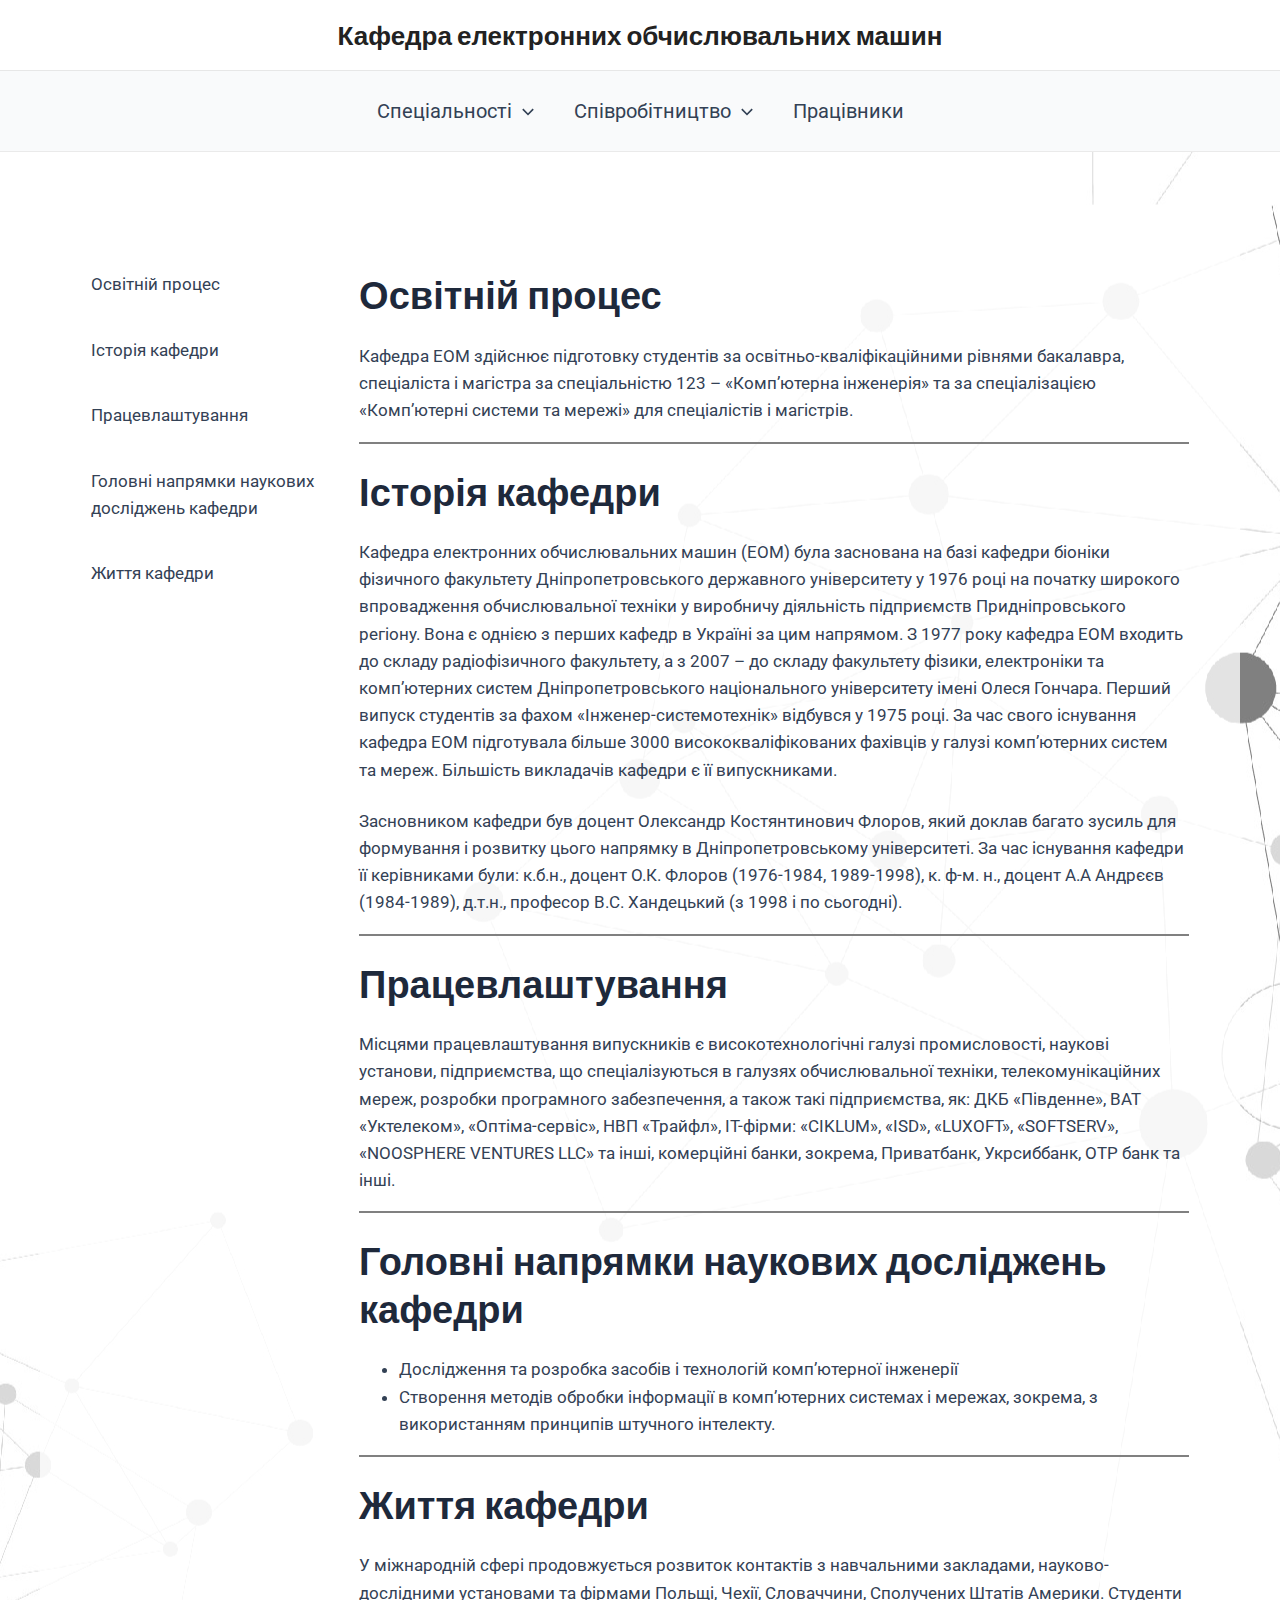
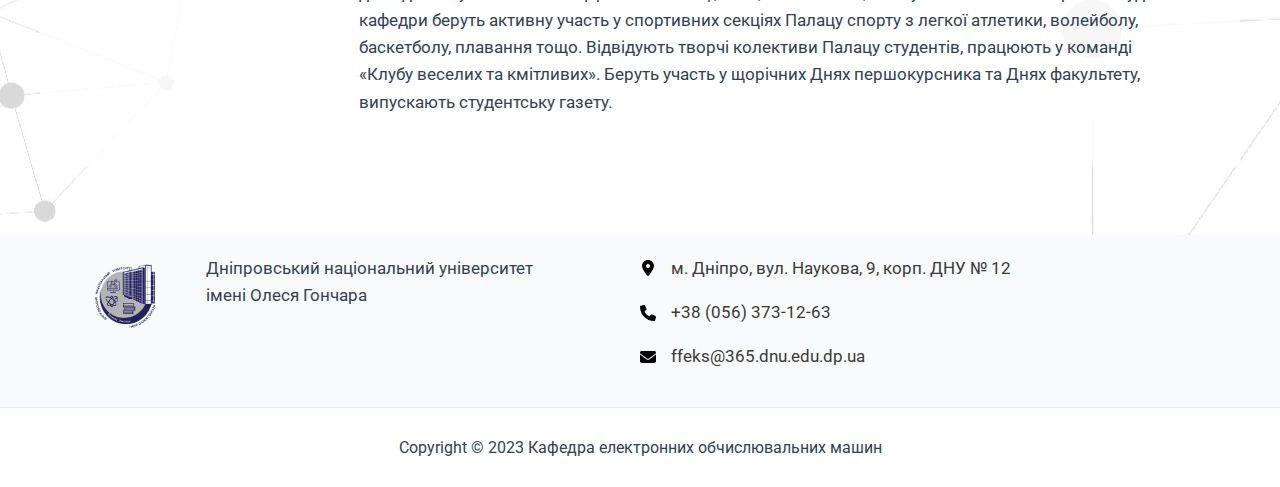
==== index.html @ 9082a236 "add files" ====
<!DOCTYPE html>
<html lang="uk">
<head>
<meta charset="UTF-8">
<meta name="viewport" content="width=device-width, initial-scale=1">
<link rel="profile" href="https://gmpg.org/xfn/11">

<title>Кафедра електронних обчислювальних машин</title>
<meta name="robots" content="max-image-preview:large">
<link rel="dns-prefetch" href="//fonts.googleapis.com">
<link rel="alternate" type="application/rss+xml" title="Кафедра електронних обчислювальних машин &raquo; стрічка" href="https://babaidi.github.io/keo/feed/">
<link rel="alternate" type="application/rss+xml" title="Кафедра електронних обчислювальних машин &raquo; Канал коментарів" href="https://babaidi.github.io/keo/comments/feed/">
<script>
window._wpemojiSettings = {"baseUrl":"https:\/\/s.w.org\/images\/core\/emoji\/14.0.0\/72x72\/","ext":".png","svgUrl":"https:\/\/s.w.org\/images\/core\/emoji\/14.0.0\/svg\/","svgExt":".svg","source":{"concatemoji":"https:\/\/babaidi.github.io\/keo\/wp-includes\/js\/wp-emoji-release.min.js?ver=6.2"}};
/*! This file is auto-generated */
!function(e,a,t){var n,r,o,i=a.createElement("canvas"),p=i.getContext&&i.getContext("2d");function s(e,t){p.clearRect(0,0,i.width,i.height),p.fillText(e,0,0);e=i.toDataURL();return p.clearRect(0,0,i.width,i.height),p.fillText(t,0,0),e===i.toDataURL()}function c(e){var t=a.createElement("script");t.src=e,t.defer=t.type="text/javascript",a.getElementsByTagName("head")[0].appendChild(t)}for(o=Array("flag","emoji"),t.supports={everything:!0,everythingExceptFlag:!0},r=0;r<o.length;r++)t.supports[o[r]]=function(e){if(p&&p.fillText)switch(p.textBaseline="top",p.font="600 32px Arial",e){case"flag":return s("🏳️‍⚧️","🏳️​⚧️")?!1:!s("🇺🇳","🇺​🇳")&&!s("🏴󠁧󠁢󠁥󠁮󠁧󠁿","🏴​󠁧​󠁢​󠁥​󠁮​󠁧​󠁿");case"emoji":return!s("🫱🏻‍🫲🏿","🫱🏻​🫲🏿")}return!1}(o[r]),t.supports.everything=t.supports.everything&&t.supports[o[r]],"flag"!==o[r]&&(t.supports.everythingExceptFlag=t.supports.everythingExceptFlag&&t.supports[o[r]]);t.supports.everythingExceptFlag=t.supports.everythingExceptFlag&&!t.supports.flag,t.DOMReady=!1,t.readyCallback=function(){t.DOMReady=!0},t.supports.everything||(n=function(){t.readyCallback()},a.addEventListener?(a.addEventListener("DOMContentLoaded",n,!1),e.addEventListener("load",n,!1)):(e.attachEvent("onload",n),a.attachEvent("onreadystatechange",function(){"complete"===a.readyState&&t.readyCallback()})),(e=t.source||{}).concatemoji?c(e.concatemoji):e.wpemoji&&e.twemoji&&(c(e.twemoji),c(e.wpemoji)))}(window,document,window._wpemojiSettings);
</script>
<style>img.wp-smiley,
img.emoji {
	display: inline !important;
	border: none !important;
	box-shadow: none !important;
	height: 1em !important;
	width: 1em !important;
	margin: 0 0.07em !important;
	vertical-align: -0.1em !important;
	background: none !important;
	padding: 0 !important;
}</style>
	<link rel="stylesheet" id="astra-theme-css-css" href="https://babaidi.github.io/keo/wp-content/themes/astra/assets/css/minified/main.min.css?ver=4.1.3" media="all">
<style id="astra-theme-css-inline-css">:root{--ast-container-default-xlg-padding:3em;--ast-container-default-lg-padding:3em;--ast-container-default-slg-padding:2em;--ast-container-default-md-padding:3em;--ast-container-default-sm-padding:3em;--ast-container-default-xs-padding:2.4em;--ast-container-default-xxs-padding:1.8em;--ast-code-block-background:#ECEFF3;--ast-comment-inputs-background:#F9FAFB;}html{font-size:106.25%;}a{color:var(--ast-global-color-0);}a:hover,a:focus{color:var(--ast-global-color-1);}body,button,input,select,textarea,.ast-button,.ast-custom-button{font-family:'Roboto',sans-serif;font-weight:400;font-size:17px;font-size:1rem;line-height:1.6em;text-decoration:initial;}blockquote{color:var(--ast-global-color-3);}h1,.entry-content h1,h2,.entry-content h2,h3,.entry-content h3,h4,.entry-content h4,h5,.entry-content h5,h6,.entry-content h6,.site-title,.site-title a{font-family:'Barlow Semi Condensed',sans-serif;font-weight:600;}.site-title{font-size:26px;font-size:1.5294117647059rem;display:block;}header .custom-logo-link img{max-width:40px;}.astra-logo-svg{width:40px;}.site-header .site-description{font-size:15px;font-size:0.88235294117647rem;display:none;}.entry-title{font-size:26px;font-size:1.5294117647059rem;}h1,.entry-content h1{font-size:48px;font-size:2.8235294117647rem;font-weight:600;font-family:'Barlow Semi Condensed',sans-serif;line-height:1.4em;}h2,.entry-content h2{font-size:38px;font-size:2.2352941176471rem;font-weight:600;font-family:'Barlow Semi Condensed',sans-serif;line-height:1.25em;}h3,.entry-content h3{font-size:30px;font-size:1.7647058823529rem;font-weight:600;font-family:'Barlow Semi Condensed',sans-serif;line-height:1.2em;}h4,.entry-content h4{font-size:24px;font-size:1.4117647058824rem;line-height:1.2em;font-weight:600;font-family:'Barlow Semi Condensed',sans-serif;}h5,.entry-content h5{font-size:20px;font-size:1.1764705882353rem;line-height:1.2em;font-weight:600;font-family:'Barlow Semi Condensed',sans-serif;}h6,.entry-content h6{font-size:17px;font-size:1rem;line-height:1.25em;font-weight:600;font-family:'Barlow Semi Condensed',sans-serif;}::selection{background-color:var(--ast-global-color-0);color:#ffffff;}body,h1,.entry-title a,.entry-content h1,h2,.entry-content h2,h3,.entry-content h3,h4,.entry-content h4,h5,.entry-content h5,h6,.entry-content h6{color:var(--ast-global-color-3);}.tagcloud a:hover,.tagcloud a:focus,.tagcloud a.current-item{color:#ffffff;border-color:var(--ast-global-color-0);background-color:var(--ast-global-color-0);}input:focus,input[type="text"]:focus,input[type="email"]:focus,input[type="url"]:focus,input[type="password"]:focus,input[type="reset"]:focus,input[type="search"]:focus,textarea:focus{border-color:var(--ast-global-color-0);}input[type="radio"]:checked,input[type=reset],input[type="checkbox"]:checked,input[type="checkbox"]:hover:checked,input[type="checkbox"]:focus:checked,input[type=range]::-webkit-slider-thumb{border-color:var(--ast-global-color-0);background-color:var(--ast-global-color-0);box-shadow:none;}.site-footer a:hover + .post-count,.site-footer a:focus + .post-count{background:var(--ast-global-color-0);border-color:var(--ast-global-color-0);}.single .nav-links .nav-previous,.single .nav-links .nav-next{color:var(--ast-global-color-0);}.entry-meta,.entry-meta *{line-height:1.45;color:var(--ast-global-color-0);}.entry-meta a:hover,.entry-meta a:hover *,.entry-meta a:focus,.entry-meta a:focus *,.page-links > .page-link,.page-links .page-link:hover,.post-navigation a:hover{color:var(--ast-global-color-1);}#cat option,.secondary .calendar_wrap thead a,.secondary .calendar_wrap thead a:visited{color:var(--ast-global-color-0);}.secondary .calendar_wrap #today,.ast-progress-val span{background:var(--ast-global-color-0);}.secondary a:hover + .post-count,.secondary a:focus + .post-count{background:var(--ast-global-color-0);border-color:var(--ast-global-color-0);}.calendar_wrap #today > a{color:#ffffff;}.page-links .page-link,.single .post-navigation a{color:var(--ast-global-color-0);}.ast-archive-title{color:var(--ast-global-color-2);}.widget-title{font-size:24px;font-size:1.4117647058824rem;color:var(--ast-global-color-2);}a:focus-visible,.ast-menu-toggle:focus-visible,.site .skip-link:focus-visible,.wp-block-loginout input:focus-visible,.wp-block-search.wp-block-search__button-inside .wp-block-search__inside-wrapper,.ast-header-navigation-arrow:focus-visible{outline-style:dotted;outline-color:inherit;outline-width:thin;border-color:transparent;}input:focus,input[type="text"]:focus,input[type="email"]:focus,input[type="url"]:focus,input[type="password"]:focus,input[type="reset"]:focus,input[type="search"]:focus,textarea:focus,.wp-block-search__input:focus,[data-section="section-header-mobile-trigger"] .ast-button-wrap .ast-mobile-menu-trigger-minimal:focus,.ast-mobile-popup-drawer.active .menu-toggle-close:focus,.woocommerce-ordering select.orderby:focus,#ast-scroll-top:focus,.woocommerce a.add_to_cart_button:focus,.woocommerce .button.single_add_to_cart_button:focus{border-style:dotted;border-color:inherit;border-width:thin;outline-color:transparent;}.ast-logo-title-inline .site-logo-img{padding-right:1em;}@media (max-width:921px){#ast-desktop-header{display:none;}}@media (min-width:921px){#ast-mobile-header{display:none;}}.wp-block-buttons.aligncenter{justify-content:center;}@media (max-width:921px){.ast-theme-transparent-header #primary,.ast-theme-transparent-header #secondary{padding:0;}}@media (max-width:921px){.ast-plain-container.ast-no-sidebar #primary{padding:0;}}.ast-plain-container.ast-no-sidebar #primary{margin-top:0;margin-bottom:0;}.wp-block-button.is-style-outline .wp-block-button__link{border-color:var(--ast-global-color-0);}div.wp-block-button.is-style-outline > .wp-block-button__link:not(.has-text-color),div.wp-block-button.wp-block-button__link.is-style-outline:not(.has-text-color){color:var(--ast-global-color-0);}.wp-block-button.is-style-outline .wp-block-button__link:hover,div.wp-block-button.is-style-outline .wp-block-button__link:focus,div.wp-block-button.is-style-outline > .wp-block-button__link:not(.has-text-color):hover,div.wp-block-button.wp-block-button__link.is-style-outline:not(.has-text-color):hover{color:#ffffff;background-color:var(--ast-global-color-1);border-color:var(--ast-global-color-1);}.post-page-numbers.current .page-link,.ast-pagination .page-numbers.current{color:#ffffff;border-color:var(--ast-global-color-0);background-color:var(--ast-global-color-0);border-radius:2px;}h1.widget-title{font-weight:600;}h2.widget-title{font-weight:600;}h3.widget-title{font-weight:600;}#page{display:flex;flex-direction:column;min-height:100vh;}.ast-404-layout-1 h1.page-title{color:var(--ast-global-color-2);}.single .post-navigation a{line-height:1em;height:inherit;}.error-404 .page-sub-title{font-size:1.5rem;font-weight:inherit;}.search .site-content .content-area .search-form{margin-bottom:0;}#page .site-content{flex-grow:1;}.widget{margin-bottom:3.5em;}#secondary li{line-height:1.5em;}#secondary .wp-block-group h2{margin-bottom:0.7em;}#secondary h2{font-size:1.7rem;}.ast-separate-container .ast-article-post,.ast-separate-container .ast-article-single,.ast-separate-container .ast-comment-list li.depth-1,.ast-separate-container .comment-respond{padding:3em;}.ast-separate-container .ast-comment-list li.depth-1,.hentry{margin-bottom:2em;}.ast-separate-container .ast-archive-description,.ast-separate-container .ast-author-box{background-color:var(--ast-global-color-5);border-bottom:1px solid var(--ast-border-color);}.ast-separate-container .comments-title{padding:2em 2em 0 2em;}.ast-page-builder-template .comment-form-textarea,.ast-comment-formwrap .ast-grid-common-col{padding:0;}.ast-comment-formwrap{padding:0 20px;display:inline-flex;column-gap:20px;}.archive.ast-page-builder-template .entry-header{margin-top:2em;}.ast-page-builder-template .ast-comment-formwrap{width:100%;}.entry-title{margin-bottom:0.5em;}.ast-archive-description p{font-size:inherit;font-weight:inherit;line-height:inherit;}@media (min-width:921px){.ast-left-sidebar.ast-page-builder-template #secondary,.archive.ast-right-sidebar.ast-page-builder-template .site-main{padding-left:20px;padding-right:20px;}}@media (max-width:544px){.ast-comment-formwrap.ast-row{column-gap:10px;display:inline-block;}#ast-commentform .ast-grid-common-col{position:relative;width:100%;}}@media (min-width:1201px){.ast-separate-container .ast-article-post,.ast-separate-container .ast-article-single,.ast-separate-container .ast-author-box,.ast-separate-container .ast-404-layout-1,.ast-separate-container .no-results{padding:3em;}}@media (max-width:921px){.ast-separate-container #primary,.ast-separate-container #secondary{padding:1.5em 0;}#primary,#secondary{padding:1.5em 0;margin:0;}.ast-left-sidebar #content > .ast-container{display:flex;flex-direction:column-reverse;width:100%;}}@media (min-width:922px){.ast-separate-container.ast-right-sidebar #primary,.ast-separate-container.ast-left-sidebar #primary{border:0;}.search-no-results.ast-separate-container #primary{margin-bottom:4em;}}.wp-block-button .wp-block-button__link{color:#ffffff;}.wp-block-button .wp-block-button__link:hover,.wp-block-button .wp-block-button__link:focus{color:#ffffff;background-color:var(--ast-global-color-1);border-color:var(--ast-global-color-1);}.elementor-widget-heading h1.elementor-heading-title{line-height:1.4em;}.elementor-widget-heading h2.elementor-heading-title{line-height:1.25em;}.elementor-widget-heading h3.elementor-heading-title{line-height:1.2em;}.elementor-widget-heading h4.elementor-heading-title{line-height:1.2em;}.elementor-widget-heading h5.elementor-heading-title{line-height:1.2em;}.elementor-widget-heading h6.elementor-heading-title{line-height:1.25em;}.wp-block-button .wp-block-button__link,.wp-block-search .wp-block-search__button,body .wp-block-file .wp-block-file__button{border-color:var(--ast-global-color-0);background-color:var(--ast-global-color-0);color:#ffffff;font-family:inherit;font-weight:500;line-height:1em;font-size:16px;font-size:0.94117647058824rem;padding-top:15px;padding-right:30px;padding-bottom:15px;padding-left:30px;}@media (max-width:921px){.wp-block-button .wp-block-button__link,.wp-block-search .wp-block-search__button,body .wp-block-file .wp-block-file__button{padding-top:14px;padding-right:28px;padding-bottom:14px;padding-left:28px;}}@media (max-width:544px){.wp-block-button .wp-block-button__link,.wp-block-search .wp-block-search__button,body .wp-block-file .wp-block-file__button{padding-top:12px;padding-right:24px;padding-bottom:12px;padding-left:24px;}}.menu-toggle,button,.ast-button,.ast-custom-button,.button,input#submit,input[type="button"],input[type="submit"],input[type="reset"],form[CLASS*="wp-block-search__"].wp-block-search .wp-block-search__inside-wrapper .wp-block-search__button,body .wp-block-file .wp-block-file__button,.search .search-submit,.woocommerce a.button,.woocommerce button.button,.woocommerce .woocommerce-message a.button,.woocommerce #respond input#submit.alt,.woocommerce input.button.alt,.woocommerce input.button,.woocommerce input.button:disabled,.woocommerce input.button:disabled[disabled],.woocommerce input.button:disabled:hover,.woocommerce input.button:disabled[disabled]:hover,.woocommerce #respond input#submit,.woocommerce button.button.alt.disabled,.wc-block-grid__products .wc-block-grid__product .wp-block-button__link,.wc-block-grid__product-onsale,[CLASS*="wc-block"] button,.woocommerce-js .astra-cart-drawer .astra-cart-drawer-content .woocommerce-mini-cart__buttons .button:not(.checkout):not(.ast-continue-shopping),.woocommerce-js .astra-cart-drawer .astra-cart-drawer-content .woocommerce-mini-cart__buttons a.checkout,.woocommerce button.button.alt.disabled.wc-variation-selection-needed{border-style:solid;border-top-width:0;border-right-width:0;border-left-width:0;border-bottom-width:0;color:#ffffff;border-color:var(--ast-global-color-0);background-color:var(--ast-global-color-0);padding-top:15px;padding-right:30px;padding-bottom:15px;padding-left:30px;font-family:inherit;font-weight:500;font-size:16px;font-size:0.94117647058824rem;line-height:1em;}button:focus,.menu-toggle:hover,button:hover,.ast-button:hover,.ast-custom-button:hover .button:hover,.ast-custom-button:hover ,input[type=reset]:hover,input[type=reset]:focus,input#submit:hover,input#submit:focus,input[type="button"]:hover,input[type="button"]:focus,input[type="submit"]:hover,input[type="submit"]:focus,form[CLASS*="wp-block-search__"].wp-block-search .wp-block-search__inside-wrapper .wp-block-search__button:hover,form[CLASS*="wp-block-search__"].wp-block-search .wp-block-search__inside-wrapper .wp-block-search__button:focus,body .wp-block-file .wp-block-file__button:hover,body .wp-block-file .wp-block-file__button:focus,.woocommerce a.button:hover,.woocommerce button.button:hover,.woocommerce .woocommerce-message a.button:hover,.woocommerce #respond input#submit:hover,.woocommerce #respond input#submit.alt:hover,.woocommerce input.button.alt:hover,.woocommerce input.button:hover,.woocommerce button.button.alt.disabled:hover,.wc-block-grid__products .wc-block-grid__product .wp-block-button__link:hover,[CLASS*="wc-block"] button:hover,.woocommerce-js .astra-cart-drawer .astra-cart-drawer-content .woocommerce-mini-cart__buttons .button:not(.checkout):not(.ast-continue-shopping):hover,.woocommerce-js .astra-cart-drawer .astra-cart-drawer-content .woocommerce-mini-cart__buttons a.checkout:hover,.woocommerce button.button.alt.disabled.wc-variation-selection-needed:hover{color:#ffffff;background-color:var(--ast-global-color-1);border-color:var(--ast-global-color-1);}form[CLASS*="wp-block-search__"].wp-block-search .wp-block-search__inside-wrapper .wp-block-search__button.has-icon{padding-top:calc(15px - 3px);padding-right:calc(30px - 3px);padding-bottom:calc(15px - 3px);padding-left:calc(30px - 3px);}@media (max-width:921px){.menu-toggle,button,.ast-button,.ast-custom-button,.button,input#submit,input[type="button"],input[type="submit"],input[type="reset"],form[CLASS*="wp-block-search__"].wp-block-search .wp-block-search__inside-wrapper .wp-block-search__button,body .wp-block-file .wp-block-file__button,.search .search-submit,.woocommerce a.button,.woocommerce button.button,.woocommerce .woocommerce-message a.button,.woocommerce #respond input#submit.alt,.woocommerce input.button.alt,.woocommerce input.button,.woocommerce input.button:disabled,.woocommerce input.button:disabled[disabled],.woocommerce input.button:disabled:hover,.woocommerce input.button:disabled[disabled]:hover,.woocommerce #respond input#submit,.woocommerce button.button.alt.disabled,.wc-block-grid__products .wc-block-grid__product .wp-block-button__link,.wc-block-grid__product-onsale,[CLASS*="wc-block"] button,.woocommerce-js .astra-cart-drawer .astra-cart-drawer-content .woocommerce-mini-cart__buttons .button:not(.checkout):not(.ast-continue-shopping),.woocommerce-js .astra-cart-drawer .astra-cart-drawer-content .woocommerce-mini-cart__buttons a.checkout,.woocommerce button.button.alt.disabled.wc-variation-selection-needed{padding-top:14px;padding-right:28px;padding-bottom:14px;padding-left:28px;}}@media (max-width:544px){.menu-toggle,button,.ast-button,.ast-custom-button,.button,input#submit,input[type="button"],input[type="submit"],input[type="reset"],form[CLASS*="wp-block-search__"].wp-block-search .wp-block-search__inside-wrapper .wp-block-search__button,body .wp-block-file .wp-block-file__button,.search .search-submit,.woocommerce a.button,.woocommerce button.button,.woocommerce .woocommerce-message a.button,.woocommerce #respond input#submit.alt,.woocommerce input.button.alt,.woocommerce input.button,.woocommerce input.button:disabled,.woocommerce input.button:disabled[disabled],.woocommerce input.button:disabled:hover,.woocommerce input.button:disabled[disabled]:hover,.woocommerce #respond input#submit,.woocommerce button.button.alt.disabled,.wc-block-grid__products .wc-block-grid__product .wp-block-button__link,.wc-block-grid__product-onsale,[CLASS*="wc-block"] button,.woocommerce-js .astra-cart-drawer .astra-cart-drawer-content .woocommerce-mini-cart__buttons .button:not(.checkout):not(.ast-continue-shopping),.woocommerce-js .astra-cart-drawer .astra-cart-drawer-content .woocommerce-mini-cart__buttons a.checkout,.woocommerce button.button.alt.disabled.wc-variation-selection-needed{padding-top:12px;padding-right:24px;padding-bottom:12px;padding-left:24px;}}@media (max-width:921px){.ast-mobile-header-stack .main-header-bar .ast-search-menu-icon{display:inline-block;}.ast-header-break-point.ast-header-custom-item-outside .ast-mobile-header-stack .main-header-bar .ast-search-icon{margin:0;}.ast-comment-avatar-wrap img{max-width:2.5em;}.ast-separate-container .ast-comment-list li.depth-1{padding:1.5em 2.14em;}.ast-separate-container .comment-respond{padding:2em 2.14em;}.ast-comment-meta{padding:0 1.8888em 1.3333em;}}@media (min-width:544px){.ast-container{max-width:100%;}}@media (max-width:544px){.ast-separate-container .ast-article-post,.ast-separate-container .ast-article-single,.ast-separate-container .comments-title,.ast-separate-container .ast-archive-description{padding:1.5em 1em;}.ast-separate-container #content .ast-container{padding-left:0.54em;padding-right:0.54em;}.ast-separate-container .ast-comment-list li.depth-1{padding:1.5em 1em;margin-bottom:1.5em;}.ast-separate-container .ast-comment-list .bypostauthor{padding:.5em;}.ast-search-menu-icon.ast-dropdown-active .search-field{width:170px;}}@media (max-width:921px){.ast-header-break-point .ast-search-menu-icon.slide-search .search-form{right:0;}.ast-header-break-point .ast-mobile-header-stack .ast-search-menu-icon.slide-search .search-form{right:-1em;}}.ast-separate-container{background-image:linear-gradient(to right,rgba(0,0,0,0),rgba(0,0,0,0)),url(https://babaidi.github.io/keo/wp-content/uploads/2023/04/Background-website-01.jpg);;background-repeat:repeat;background-position:center center;background-size:auto;background-attachment:scroll;}@media (max-width:921px){.widget-title{font-size:24px;font-size:1.4117647058824rem;}body,button,input,select,textarea,.ast-button,.ast-custom-button{font-size:17px;font-size:1rem;}#secondary,#secondary button,#secondary input,#secondary select,#secondary textarea{font-size:17px;font-size:1rem;}.site-title{display:block;}.site-header .site-description{display:none;}.entry-title{font-size:30px;}h1,.entry-content h1{font-size:40px;}h2,.entry-content h2{font-size:32px;}h3,.entry-content h3{font-size:26px;}h4,.entry-content h4{font-size:20px;font-size:1.1764705882353rem;}h5,.entry-content h5{font-size:17px;font-size:1rem;}h6,.entry-content h6{font-size:15px;font-size:0.88235294117647rem;}}@media (max-width:544px){.widget-title{font-size:24px;font-size:1.4117647058824rem;}body,button,input,select,textarea,.ast-button,.ast-custom-button{font-size:17px;font-size:1rem;}#secondary,#secondary button,#secondary input,#secondary select,#secondary textarea{font-size:17px;font-size:1rem;}.site-title{display:block;}.site-header .site-description{display:none;}.entry-title{font-size:30px;}h1,.entry-content h1{font-size:32px;}h2,.entry-content h2{font-size:25px;}h3,.entry-content h3{font-size:22px;}h4,.entry-content h4{font-size:18px;font-size:1.0588235294118rem;}h5,.entry-content h5{font-size:15px;font-size:0.88235294117647rem;}h6,.entry-content h6{font-size:13px;font-size:0.76470588235294rem;}}@media (max-width:544px){html{font-size:106.25%;}}@media (min-width:922px){.ast-container{max-width:1240px;}}@media (min-width:922px){.site-content .ast-container{display:flex;}}@media (max-width:921px){.site-content .ast-container{flex-direction:column;}}@media (min-width:922px){.main-header-menu .sub-menu .menu-item.ast-left-align-sub-menu:hover > .sub-menu,.main-header-menu .sub-menu .menu-item.ast-left-align-sub-menu.focus > .sub-menu{margin-left:-0px;}}blockquote,cite {font-style: initial;}.wp-block-file {display: flex;align-items: center;flex-wrap: wrap;justify-content: space-between;}.wp-block-pullquote {border: none;}.wp-block-pullquote blockquote::before {content: "\201D";font-family: "Helvetica",sans-serif;display: flex;transform: rotate( 180deg );font-size: 6rem;font-style: normal;line-height: 1;font-weight: bold;align-items: center;justify-content: center;}.has-text-align-right > blockquote::before {justify-content: flex-start;}.has-text-align-left > blockquote::before {justify-content: flex-end;}figure.wp-block-pullquote.is-style-solid-color blockquote {max-width: 100%;text-align: inherit;}html body {--wp--custom--ast-default-block-top-padding: 3em;--wp--custom--ast-default-block-right-padding: 3em;--wp--custom--ast-default-block-bottom-padding: 3em;--wp--custom--ast-default-block-left-padding: 3em;--wp--custom--ast-container-width: 1200px;--wp--custom--ast-content-width-size: 1200px;--wp--custom--ast-wide-width-size: calc(1200px + var(--wp--custom--ast-default-block-left-padding) + var(--wp--custom--ast-default-block-right-padding));}.ast-narrow-container {--wp--custom--ast-content-width-size: 750px;--wp--custom--ast-wide-width-size: 750px;}@media(max-width: 921px) {html body {--wp--custom--ast-default-block-top-padding: 3em;--wp--custom--ast-default-block-right-padding: 2em;--wp--custom--ast-default-block-bottom-padding: 3em;--wp--custom--ast-default-block-left-padding: 2em;}}@media(max-width: 544px) {html body {--wp--custom--ast-default-block-top-padding: 3em;--wp--custom--ast-default-block-right-padding: 1.5em;--wp--custom--ast-default-block-bottom-padding: 3em;--wp--custom--ast-default-block-left-padding: 1.5em;}}.entry-content > .wp-block-group,.entry-content > .wp-block-cover,.entry-content > .wp-block-columns {padding-top: var(--wp--custom--ast-default-block-top-padding);padding-right: var(--wp--custom--ast-default-block-right-padding);padding-bottom: var(--wp--custom--ast-default-block-bottom-padding);padding-left: var(--wp--custom--ast-default-block-left-padding);}.ast-plain-container.ast-no-sidebar .entry-content > .alignfull,.ast-page-builder-template .ast-no-sidebar .entry-content > .alignfull {margin-left: calc( -50vw + 50%);margin-right: calc( -50vw + 50%);max-width: 100vw;width: 100vw;}.ast-plain-container.ast-no-sidebar .entry-content .alignfull .alignfull,.ast-page-builder-template.ast-no-sidebar .entry-content .alignfull .alignfull,.ast-plain-container.ast-no-sidebar .entry-content .alignfull .alignwide,.ast-page-builder-template.ast-no-sidebar .entry-content .alignfull .alignwide,.ast-plain-container.ast-no-sidebar .entry-content .alignwide .alignfull,.ast-page-builder-template.ast-no-sidebar .entry-content .alignwide .alignfull,.ast-plain-container.ast-no-sidebar .entry-content .alignwide .alignwide,.ast-page-builder-template.ast-no-sidebar .entry-content .alignwide .alignwide,.ast-plain-container.ast-no-sidebar .entry-content .wp-block-column .alignfull,.ast-page-builder-template.ast-no-sidebar .entry-content .wp-block-column .alignfull,.ast-plain-container.ast-no-sidebar .entry-content .wp-block-column .alignwide,.ast-page-builder-template.ast-no-sidebar .entry-content .wp-block-column .alignwide {margin-left: auto;margin-right: auto;width: 100%;}[ast-blocks-layout] .wp-block-separator:not(.is-style-dots) {height: 0;}[ast-blocks-layout] .wp-block-separator {margin: 20px auto;}[ast-blocks-layout] .wp-block-separator:not(.is-style-wide):not(.is-style-dots) {max-width: 100px;}[ast-blocks-layout] .wp-block-separator.has-background {padding: 0;}.entry-content[ast-blocks-layout] > * {max-width: var(--wp--custom--ast-content-width-size);margin-left: auto;margin-right: auto;}.entry-content[ast-blocks-layout] > .alignwide {max-width: var(--wp--custom--ast-wide-width-size);}.entry-content[ast-blocks-layout] .alignfull {max-width: none;}.entry-content .wp-block-columns {margin-bottom: 0;}blockquote {margin: 1.5em;border: none;}.wp-block-quote:not(.has-text-align-right):not(.has-text-align-center) {border-left: 5px solid rgba(0,0,0,0.05);}.has-text-align-right > blockquote,blockquote.has-text-align-right {border-right: 5px solid rgba(0,0,0,0.05);}.has-text-align-left > blockquote,blockquote.has-text-align-left {border-left: 5px solid rgba(0,0,0,0.05);}.wp-block-site-tagline,.wp-block-latest-posts .read-more {margin-top: 15px;}.wp-block-loginout p label {display: block;}.wp-block-loginout p:not(.login-remember):not(.login-submit) input {width: 100%;}.wp-block-loginout input:focus {border-color: transparent;}.wp-block-loginout input:focus {outline: thin dotted;}.entry-content .wp-block-media-text .wp-block-media-text__content {padding: 0 0 0 8%;}.entry-content .wp-block-media-text.has-media-on-the-right .wp-block-media-text__content {padding: 0 8% 0 0;}.entry-content .wp-block-media-text.has-background .wp-block-media-text__content {padding: 8%;}.entry-content .wp-block-cover:not([class*="background-color"]) .wp-block-cover__inner-container,.entry-content .wp-block-cover:not([class*="background-color"]) .wp-block-cover-image-text,.entry-content .wp-block-cover:not([class*="background-color"]) .wp-block-cover-text,.entry-content .wp-block-cover-image:not([class*="background-color"]) .wp-block-cover__inner-container,.entry-content .wp-block-cover-image:not([class*="background-color"]) .wp-block-cover-image-text,.entry-content .wp-block-cover-image:not([class*="background-color"]) .wp-block-cover-text {color: var(--ast-global-color-5);}.wp-block-loginout .login-remember input {width: 1.1rem;height: 1.1rem;margin: 0 5px 4px 0;vertical-align: middle;}.wp-block-latest-posts > li > *:first-child,.wp-block-latest-posts:not(.is-grid) > li:first-child {margin-top: 0;}.wp-block-search__inside-wrapper .wp-block-search__input {padding: 0 10px;color: var(--ast-global-color-3);background: var(--ast-global-color-5);border-color: var(--ast-border-color);}.wp-block-latest-posts .read-more {margin-bottom: 1.5em;}.wp-block-search__no-button .wp-block-search__inside-wrapper .wp-block-search__input {padding-top: 5px;padding-bottom: 5px;}.wp-block-latest-posts .wp-block-latest-posts__post-date,.wp-block-latest-posts .wp-block-latest-posts__post-author {font-size: 1rem;}.wp-block-latest-posts > li > *,.wp-block-latest-posts:not(.is-grid) > li {margin-top: 12px;margin-bottom: 12px;}.ast-page-builder-template .entry-content[ast-blocks-layout] > *,.ast-page-builder-template .entry-content[ast-blocks-layout] > .alignfull > * {max-width: none;}.ast-page-builder-template .entry-content[ast-blocks-layout] > .alignwide > * {max-width: var(--wp--custom--ast-wide-width-size);}.ast-page-builder-template .entry-content[ast-blocks-layout] > .inherit-container-width > *,.ast-page-builder-template .entry-content[ast-blocks-layout] > * > *,.entry-content[ast-blocks-layout] > .wp-block-cover .wp-block-cover__inner-container {max-width: var(--wp--custom--ast-content-width-size);margin-left: auto;margin-right: auto;}.entry-content[ast-blocks-layout] .wp-block-cover:not(.alignleft):not(.alignright) {width: auto;}@media(max-width: 1200px) {.ast-separate-container .entry-content > .alignfull,.ast-separate-container .entry-content[ast-blocks-layout] > .alignwide,.ast-plain-container .entry-content[ast-blocks-layout] > .alignwide,.ast-plain-container .entry-content .alignfull {margin-left: calc(-1 * min(var(--ast-container-default-xlg-padding),20px)) ;margin-right: calc(-1 * min(var(--ast-container-default-xlg-padding),20px));}}@media(min-width: 1201px) {.ast-separate-container .entry-content > .alignfull {margin-left: calc(-1 * var(--ast-container-default-xlg-padding) );margin-right: calc(-1 * var(--ast-container-default-xlg-padding) );}.ast-separate-container .entry-content[ast-blocks-layout] > .alignwide,.ast-plain-container .entry-content[ast-blocks-layout] > .alignwide {margin-left: calc(-1 * var(--wp--custom--ast-default-block-left-padding) );margin-right: calc(-1 * var(--wp--custom--ast-default-block-right-padding) );}}@media(min-width: 921px) {.ast-separate-container .entry-content .wp-block-group.alignwide:not(.inherit-container-width) > :where(:not(.alignleft):not(.alignright)),.ast-plain-container .entry-content .wp-block-group.alignwide:not(.inherit-container-width) > :where(:not(.alignleft):not(.alignright)) {max-width: calc( var(--wp--custom--ast-content-width-size) + 80px );}.ast-plain-container.ast-right-sidebar .entry-content[ast-blocks-layout] .alignfull,.ast-plain-container.ast-left-sidebar .entry-content[ast-blocks-layout] .alignfull {margin-left: -60px;margin-right: -60px;}}@media(min-width: 544px) {.entry-content > .alignleft {margin-right: 20px;}.entry-content > .alignright {margin-left: 20px;}}@media (max-width:544px){.wp-block-columns .wp-block-column:not(:last-child){margin-bottom:20px;}.wp-block-latest-posts{margin:0;}}@media( max-width: 600px ) {.entry-content .wp-block-media-text .wp-block-media-text__content,.entry-content .wp-block-media-text.has-media-on-the-right .wp-block-media-text__content {padding: 8% 0 0;}.entry-content .wp-block-media-text.has-background .wp-block-media-text__content {padding: 8%;}}.ast-separate-container .entry-content .uagb-is-root-container {padding-left: 0;}.ast-page-builder-template .entry-header {padding-left: 0;}@media(min-width: 1201px) {.ast-separate-container .entry-content > .uagb-is-root-container {margin-left: 0;margin-right: 0;}}.ast-narrow-container .site-content .wp-block-uagb-image--align-full .wp-block-uagb-image__figure {max-width: 100%;margin-left: auto;margin-right: auto;}.entry-content ul,.entry-content ol {padding: revert;margin: revert;}:root .has-ast-global-color-0-color{color:var(--ast-global-color-0);}:root .has-ast-global-color-0-background-color{background-color:var(--ast-global-color-0);}:root .wp-block-button .has-ast-global-color-0-color{color:var(--ast-global-color-0);}:root .wp-block-button .has-ast-global-color-0-background-color{background-color:var(--ast-global-color-0);}:root .has-ast-global-color-1-color{color:var(--ast-global-color-1);}:root .has-ast-global-color-1-background-color{background-color:var(--ast-global-color-1);}:root .wp-block-button .has-ast-global-color-1-color{color:var(--ast-global-color-1);}:root .wp-block-button .has-ast-global-color-1-background-color{background-color:var(--ast-global-color-1);}:root .has-ast-global-color-2-color{color:var(--ast-global-color-2);}:root .has-ast-global-color-2-background-color{background-color:var(--ast-global-color-2);}:root .wp-block-button .has-ast-global-color-2-color{color:var(--ast-global-color-2);}:root .wp-block-button .has-ast-global-color-2-background-color{background-color:var(--ast-global-color-2);}:root .has-ast-global-color-3-color{color:var(--ast-global-color-3);}:root .has-ast-global-color-3-background-color{background-color:var(--ast-global-color-3);}:root .wp-block-button .has-ast-global-color-3-color{color:var(--ast-global-color-3);}:root .wp-block-button .has-ast-global-color-3-background-color{background-color:var(--ast-global-color-3);}:root .has-ast-global-color-4-color{color:var(--ast-global-color-4);}:root .has-ast-global-color-4-background-color{background-color:var(--ast-global-color-4);}:root .wp-block-button .has-ast-global-color-4-color{color:var(--ast-global-color-4);}:root .wp-block-button .has-ast-global-color-4-background-color{background-color:var(--ast-global-color-4);}:root .has-ast-global-color-5-color{color:var(--ast-global-color-5);}:root .has-ast-global-color-5-background-color{background-color:var(--ast-global-color-5);}:root .wp-block-button .has-ast-global-color-5-color{color:var(--ast-global-color-5);}:root .wp-block-button .has-ast-global-color-5-background-color{background-color:var(--ast-global-color-5);}:root .has-ast-global-color-6-color{color:var(--ast-global-color-6);}:root .has-ast-global-color-6-background-color{background-color:var(--ast-global-color-6);}:root .wp-block-button .has-ast-global-color-6-color{color:var(--ast-global-color-6);}:root .wp-block-button .has-ast-global-color-6-background-color{background-color:var(--ast-global-color-6);}:root .has-ast-global-color-7-color{color:var(--ast-global-color-7);}:root .has-ast-global-color-7-background-color{background-color:var(--ast-global-color-7);}:root .wp-block-button .has-ast-global-color-7-color{color:var(--ast-global-color-7);}:root .wp-block-button .has-ast-global-color-7-background-color{background-color:var(--ast-global-color-7);}:root .has-ast-global-color-8-color{color:var(--ast-global-color-8);}:root .has-ast-global-color-8-background-color{background-color:var(--ast-global-color-8);}:root .wp-block-button .has-ast-global-color-8-color{color:var(--ast-global-color-8);}:root .wp-block-button .has-ast-global-color-8-background-color{background-color:var(--ast-global-color-8);}:root{--ast-global-color-0:#046bd2;--ast-global-color-1:#045cb4;--ast-global-color-2:#1e293b;--ast-global-color-3:#334155;--ast-global-color-4:#f9fafb;--ast-global-color-5:#FFFFFF;--ast-global-color-6:#e2e8f0;--ast-global-color-7:#cbd5e1;--ast-global-color-8:#94a3b8;}:root {--ast-border-color : var(--ast-global-color-6);}.ast-single-entry-banner {-js-display: flex;display: flex;flex-direction: column;justify-content: center;text-align: center;position: relative;background: #eeeeee;}.ast-single-entry-banner[data-banner-layout="layout-1"] {max-width: 1200px;background: inherit;padding: 20px 0;}.ast-single-entry-banner[data-banner-width-type="custom"] {margin: 0 auto;width: 100%;}.ast-single-entry-banner + .site-content .entry-header {margin-bottom: 0;}header.entry-header:not(.related-entry-header) .entry-title{font-weight:600;font-size:32px;font-size:1.8823529411765rem;}header.entry-header:not(.related-entry-header) > *:not(:last-child){margin-bottom:10px;}.ast-archive-entry-banner {-js-display: flex;display: flex;flex-direction: column;justify-content: center;text-align: center;position: relative;background: #eeeeee;}.ast-archive-entry-banner[data-banner-width-type="custom"] {margin: 0 auto;width: 100%;}.ast-archive-entry-banner[data-banner-layout="layout-1"] {background: inherit;padding: 20px 0;text-align: left;}body.archive .ast-archive-description{max-width:1200px;width:100%;text-align:left;padding-top:3em;padding-right:3em;padding-bottom:3em;padding-left:3em;}body.archive .ast-archive-description .ast-archive-title,body.archive .ast-archive-description .ast-archive-title *{font-weight:600;font-size:32px;font-size:1.8823529411765rem;}body.archive .ast-archive-description > *:not(:last-child){margin-bottom:10px;}@media (max-width:921px){body.archive .ast-archive-description{text-align:left;}}@media (max-width:544px){body.archive .ast-archive-description{text-align:left;}}.ast-breadcrumbs .trail-browse,.ast-breadcrumbs .trail-items,.ast-breadcrumbs .trail-items li{display:inline-block;margin:0;padding:0;border:none;background:inherit;text-indent:0;}.ast-breadcrumbs .trail-browse{font-size:inherit;font-style:inherit;font-weight:inherit;color:inherit;}.ast-breadcrumbs .trail-items{list-style:none;}.trail-items li::after{padding:0 0.3em;content:"\00bb";}.trail-items li:last-of-type::after{display:none;}h1,.entry-content h1,h2,.entry-content h2,h3,.entry-content h3,h4,.entry-content h4,h5,.entry-content h5,h6,.entry-content h6{color:var(--ast-global-color-2);}.entry-title a{color:var(--ast-global-color-2);}@media (max-width:921px){.ast-builder-grid-row-container.ast-builder-grid-row-tablet-3-firstrow .ast-builder-grid-row > *:first-child,.ast-builder-grid-row-container.ast-builder-grid-row-tablet-3-lastrow .ast-builder-grid-row > *:last-child{grid-column:1 / -1;}}@media (max-width:544px){.ast-builder-grid-row-container.ast-builder-grid-row-mobile-3-firstrow .ast-builder-grid-row > *:first-child,.ast-builder-grid-row-container.ast-builder-grid-row-mobile-3-lastrow .ast-builder-grid-row > *:last-child{grid-column:1 / -1;}}.ast-builder-layout-element[data-section="title_tagline"]{display:flex;}@media (max-width:921px){.ast-header-break-point .ast-builder-layout-element[data-section="title_tagline"]{display:flex;}}@media (max-width:544px){.ast-header-break-point .ast-builder-layout-element[data-section="title_tagline"]{display:flex;}}.ast-builder-menu-1{font-family:inherit;font-weight:400;}.ast-builder-menu-1 .menu-item > .menu-link{font-size:20px;font-size:1.1764705882353rem;color:var(--ast-global-color-3);}.ast-builder-menu-1 .menu-item > .ast-menu-toggle{color:var(--ast-global-color-3);}.ast-builder-menu-1 .menu-item:hover > .menu-link,.ast-builder-menu-1 .inline-on-mobile .menu-item:hover > .ast-menu-toggle{color:var(--ast-global-color-1);}.ast-builder-menu-1 .menu-item:hover > .ast-menu-toggle{color:var(--ast-global-color-1);}.ast-builder-menu-1 .menu-item.current-menu-item > .menu-link,.ast-builder-menu-1 .inline-on-mobile .menu-item.current-menu-item > .ast-menu-toggle,.ast-builder-menu-1 .current-menu-ancestor > .menu-link{color:var(--ast-global-color-1);}.ast-builder-menu-1 .menu-item.current-menu-item > .ast-menu-toggle{color:var(--ast-global-color-1);}.ast-builder-menu-1 .sub-menu,.ast-builder-menu-1 .inline-on-mobile .sub-menu{border-top-width:0px;border-bottom-width:0px;border-right-width:0px;border-left-width:0px;border-color:var(--ast-global-color-0);border-style:solid;}.ast-builder-menu-1 .main-header-menu > .menu-item > .sub-menu,.ast-builder-menu-1 .main-header-menu > .menu-item > .astra-full-megamenu-wrapper{margin-top:0px;}.ast-desktop .ast-builder-menu-1 .main-header-menu > .menu-item > .sub-menu:before,.ast-desktop .ast-builder-menu-1 .main-header-menu > .menu-item > .astra-full-megamenu-wrapper:before{height:calc( 0px + 5px );}.ast-desktop .ast-builder-menu-1 .menu-item .sub-menu .menu-link{border-style:none;}@media (max-width:921px){.ast-header-break-point .ast-builder-menu-1 .menu-item.menu-item-has-children > .ast-menu-toggle{top:0;}.ast-builder-menu-1 .menu-item-has-children > .menu-link:after{content:unset;}.ast-builder-menu-1 .main-header-menu > .menu-item > .sub-menu,.ast-builder-menu-1 .main-header-menu > .menu-item > .astra-full-megamenu-wrapper{margin-top:0;}}@media (max-width:544px){.ast-header-break-point .ast-builder-menu-1 .menu-item.menu-item-has-children > .ast-menu-toggle{top:0;}.ast-builder-menu-1 .main-header-menu > .menu-item > .sub-menu,.ast-builder-menu-1 .main-header-menu > .menu-item > .astra-full-megamenu-wrapper{margin-top:0;}}.ast-builder-menu-1{display:flex;}@media (max-width:921px){.ast-header-break-point .ast-builder-menu-1{display:flex;}}@media (max-width:544px){.ast-header-break-point .ast-builder-menu-1{display:flex;}}.main-header-bar .main-header-bar-navigation .ast-search-icon {display: block;z-index: 4;position: relative;}.ast-search-icon .ast-icon {z-index: 4;}.ast-search-icon {z-index: 4;position: relative;line-height: normal;}.main-header-bar .ast-search-menu-icon .search-form {background-color: #ffffff;}.ast-search-menu-icon.ast-dropdown-active.slide-search .search-form {visibility: visible;opacity: 1;}.ast-search-menu-icon .search-form {border: 1px solid #e7e7e7;line-height: normal;padding: 0 3em 0 0;border-radius: 2px;display: inline-block;-webkit-backface-visibility: hidden;backface-visibility: hidden;position: relative;color: inherit;background-color: #fff;}.ast-search-menu-icon .astra-search-icon {-js-display: flex;display: flex;line-height: normal;}.ast-search-menu-icon .astra-search-icon:focus {outline: none;}.ast-search-menu-icon .search-field {border: none;background-color: transparent;transition: width .2s;border-radius: inherit;color: inherit;font-size: inherit;width: 0;color: #757575;}.ast-search-menu-icon .search-submit {display: none;background: none;border: none;font-size: 1.3em;color: #757575;}.ast-search-menu-icon.ast-dropdown-active {visibility: visible;opacity: 1;position: relative;}.ast-search-menu-icon.ast-dropdown-active .search-field {width: 235px;}.ast-header-search .ast-search-menu-icon.slide-search .search-form,.ast-header-search .ast-search-menu-icon.ast-inline-search .search-form {-js-display: flex;display: flex;align-items: center;}.ast-search-menu-icon.ast-inline-search .search-field {width : 100%;padding : 0.60em;padding-right : 5.5em;}.site-header-section-left .ast-search-menu-icon.slide-search .search-form {padding-left: 3em;padding-right: unset;left: -1em;right: unset;}.site-header-section-left .ast-search-menu-icon.slide-search .search-form .search-field {margin-right: unset;margin-left: 10px;}.ast-search-menu-icon.slide-search .search-form {-webkit-backface-visibility: visible;backface-visibility: visible;visibility: hidden;opacity: 0;transition: all .2s;position: absolute;z-index: 3;right: -1em;top: 50%;transform: translateY(-50%);}.ast-header-search .ast-search-menu-icon .search-form .search-field:-ms-input-placeholder,.ast-header-search .ast-search-menu-icon .search-form .search-field:-ms-input-placeholder{opacity:0.5;}.ast-header-search .ast-search-menu-icon.slide-search .search-form,.ast-header-search .ast-search-menu-icon.ast-inline-search .search-form{-js-display:flex;display:flex;align-items:center;}.ast-builder-layout-element.ast-header-search{height:auto;}.ast-header-search .astra-search-icon{font-size:18px;}.ast-header-search .ast-search-menu-icon.ast-dropdown-active .search-field{margin-right:8px;}@media (max-width:921px){.ast-header-search .astra-search-icon{font-size:18px;}.ast-header-search .ast-search-menu-icon.ast-dropdown-active .search-field{margin-right:8px;}}@media (max-width:544px){.ast-header-search .astra-search-icon{font-size:18px;}.ast-header-search .ast-search-menu-icon.ast-dropdown-active .search-field{margin-right:8px;}}.ast-header-search{display:flex;}@media (max-width:921px){.ast-header-break-point .ast-header-search{display:flex;}}@media (max-width:544px){.ast-header-break-point .ast-header-search{display:flex;}}.site-below-footer-wrap{padding-top:20px;padding-bottom:20px;}.site-below-footer-wrap[data-section="section-below-footer-builder"]{background-color:var(--ast-global-color-5);;background-image:none;;min-height:80px;border-style:solid;border-width:0px;border-top-width:1px;border-top-color:var(--ast-global-color-6);}.site-below-footer-wrap[data-section="section-below-footer-builder"] .ast-builder-grid-row{max-width:1200px;margin-left:auto;margin-right:auto;}.site-below-footer-wrap[data-section="section-below-footer-builder"] .ast-builder-grid-row,.site-below-footer-wrap[data-section="section-below-footer-builder"] .site-footer-section{align-items:flex-start;}.site-below-footer-wrap[data-section="section-below-footer-builder"].ast-footer-row-inline .site-footer-section{display:flex;margin-bottom:0;}.ast-builder-grid-row-full .ast-builder-grid-row{grid-template-columns:1fr;}@media (max-width:921px){.site-below-footer-wrap[data-section="section-below-footer-builder"].ast-footer-row-tablet-inline .site-footer-section{display:flex;margin-bottom:0;}.site-below-footer-wrap[data-section="section-below-footer-builder"].ast-footer-row-tablet-stack .site-footer-section{display:block;margin-bottom:10px;}.ast-builder-grid-row-container.ast-builder-grid-row-tablet-full .ast-builder-grid-row{grid-template-columns:1fr;}}@media (max-width:544px){.site-below-footer-wrap[data-section="section-below-footer-builder"].ast-footer-row-mobile-inline .site-footer-section{display:flex;margin-bottom:0;}.site-below-footer-wrap[data-section="section-below-footer-builder"].ast-footer-row-mobile-stack .site-footer-section{display:block;margin-bottom:10px;}.ast-builder-grid-row-container.ast-builder-grid-row-mobile-full .ast-builder-grid-row{grid-template-columns:1fr;}}.site-below-footer-wrap[data-section="section-below-footer-builder"]{display:grid;}@media (max-width:921px){.ast-header-break-point .site-below-footer-wrap[data-section="section-below-footer-builder"]{display:grid;}}@media (max-width:544px){.ast-header-break-point .site-below-footer-wrap[data-section="section-below-footer-builder"]{display:grid;}}.ast-footer-copyright{text-align:center;}.ast-footer-copyright {color:var(--ast-global-color-3);}@media (max-width:921px){.ast-footer-copyright{text-align:center;}}@media (max-width:544px){.ast-footer-copyright{text-align:center;}}.ast-footer-copyright {font-size:16px;font-size:0.94117647058824rem;}.ast-footer-copyright.ast-builder-layout-element{display:flex;}@media (max-width:921px){.ast-header-break-point .ast-footer-copyright.ast-builder-layout-element{display:flex;}}@media (max-width:544px){.ast-header-break-point .ast-footer-copyright.ast-builder-layout-element{display:flex;}}.site-above-footer-wrap{padding-top:20px;padding-bottom:20px;}.site-above-footer-wrap[data-section="section-above-footer-builder"]{background-color:var(--ast-global-color-4);;background-image:none;;min-height:60px;}.site-above-footer-wrap[data-section="section-above-footer-builder"] .ast-builder-grid-row{grid-column-gap:0px;max-width:100%;padding-left:35px;padding-right:35px;}.site-above-footer-wrap[data-section="section-above-footer-builder"] .ast-builder-grid-row,.site-above-footer-wrap[data-section="section-above-footer-builder"] .site-footer-section{align-items:flex-start;}.site-above-footer-wrap[data-section="section-above-footer-builder"].ast-footer-row-inline .site-footer-section{display:flex;margin-bottom:0;}.ast-builder-grid-row-2-equal .ast-builder-grid-row{grid-template-columns:repeat( 2,1fr );}@media (max-width:921px){.site-above-footer-wrap[data-section="section-above-footer-builder"].ast-footer-row-tablet-inline .site-footer-section{display:flex;margin-bottom:0;}.site-above-footer-wrap[data-section="section-above-footer-builder"].ast-footer-row-tablet-stack .site-footer-section{display:block;margin-bottom:10px;}.ast-builder-grid-row-container.ast-builder-grid-row-tablet-2-equal .ast-builder-grid-row{grid-template-columns:repeat( 2,1fr );}}@media (max-width:544px){.site-above-footer-wrap[data-section="section-above-footer-builder"].ast-footer-row-mobile-inline .site-footer-section{display:flex;margin-bottom:0;}.site-above-footer-wrap[data-section="section-above-footer-builder"].ast-footer-row-mobile-stack .site-footer-section{display:block;margin-bottom:10px;}.ast-builder-grid-row-container.ast-builder-grid-row-mobile-full .ast-builder-grid-row{grid-template-columns:1fr;}}.site-above-footer-wrap[data-section="section-above-footer-builder"]{padding-top:20px;padding-bottom:20px;padding-left:50px;padding-right:50px;}.site-above-footer-wrap[data-section="section-above-footer-builder"]{display:grid;}@media (max-width:921px){.ast-header-break-point .site-above-footer-wrap[data-section="section-above-footer-builder"]{display:grid;}}@media (max-width:544px){.ast-header-break-point .site-above-footer-wrap[data-section="section-above-footer-builder"]{display:grid;}}.footer-widget-area[data-section="sidebar-widgets-footer-widget-1"].footer-widget-area-inner{text-align:left;}.footer-widget-area[data-section="sidebar-widgets-footer-widget-2"].footer-widget-area-inner{text-align:left;}.footer-widget-area.widget-area.site-footer-focus-item{width:auto;}.footer-widget-area[data-section="sidebar-widgets-footer-widget-1"]{display:block;}@media (max-width:921px){.ast-header-break-point .footer-widget-area[data-section="sidebar-widgets-footer-widget-1"]{display:block;}}@media (max-width:544px){.ast-header-break-point .footer-widget-area[data-section="sidebar-widgets-footer-widget-1"]{display:block;}}.footer-widget-area[data-section="sidebar-widgets-footer-widget-2"]{display:block;}@media (max-width:921px){.ast-header-break-point .footer-widget-area[data-section="sidebar-widgets-footer-widget-2"]{display:block;}}@media (max-width:544px){.ast-header-break-point .footer-widget-area[data-section="sidebar-widgets-footer-widget-2"]{display:block;}}.ast-header-break-point .main-header-bar{border-bottom-width:1px;}@media (min-width:922px){.main-header-bar{border-bottom-width:1px;}}.main-header-menu .menu-item, #astra-footer-menu .menu-item, .main-header-bar .ast-masthead-custom-menu-items{-js-display:flex;display:flex;-webkit-box-pack:center;-webkit-justify-content:center;-moz-box-pack:center;-ms-flex-pack:center;justify-content:center;-webkit-box-orient:vertical;-webkit-box-direction:normal;-webkit-flex-direction:column;-moz-box-orient:vertical;-moz-box-direction:normal;-ms-flex-direction:column;flex-direction:column;}.main-header-menu > .menu-item > .menu-link, #astra-footer-menu > .menu-item > .menu-link{height:100%;-webkit-box-align:center;-webkit-align-items:center;-moz-box-align:center;-ms-flex-align:center;align-items:center;-js-display:flex;display:flex;}.ast-header-break-point .main-navigation ul .menu-item .menu-link .icon-arrow:first-of-type svg{top:.2em;margin-top:0px;margin-left:0px;width:.65em;transform:translate(0, -2px) rotateZ(270deg);}.ast-mobile-popup-content .ast-submenu-expanded > .ast-menu-toggle{transform:rotateX(180deg);overflow-y:auto;}.ast-separate-container .blog-layout-1, .ast-separate-container .blog-layout-2, .ast-separate-container .blog-layout-3{background-color:transparent;background-image:none;}.ast-separate-container .ast-article-post{background-color:rgba(255,255,255,0.78);;background-image:none;;}@media (max-width:921px){.ast-separate-container .ast-article-post{background-color:var(--ast-global-color-5);;background-image:none;;}}@media (max-width:544px){.ast-separate-container .ast-article-post{background-color:var(--ast-global-color-5);;background-image:none;;}}.ast-separate-container .ast-article-single:not(.ast-related-post), .ast-separate-container .comments-area .comment-respond,.ast-separate-container .comments-area .ast-comment-list li, .ast-separate-container .ast-woocommerce-container, .ast-separate-container .error-404, .ast-separate-container .no-results, .single.ast-separate-container .site-main .ast-author-meta, .ast-separate-container .related-posts-title-wrapper, .ast-separate-container.ast-two-container #secondary .widget,.ast-separate-container .comments-count-wrapper, .ast-box-layout.ast-plain-container .site-content,.ast-padded-layout.ast-plain-container .site-content, .ast-separate-container .comments-area .comments-title, .ast-narrow-container .site-content{background-color:rgba(255,255,255,0.78);;background-image:none;;}@media (max-width:921px){.ast-separate-container .ast-article-single:not(.ast-related-post), .ast-separate-container .comments-area .comment-respond,.ast-separate-container .comments-area .ast-comment-list li, .ast-separate-container .ast-woocommerce-container, .ast-separate-container .error-404, .ast-separate-container .no-results, .single.ast-separate-container .site-main .ast-author-meta, .ast-separate-container .related-posts-title-wrapper, .ast-separate-container.ast-two-container #secondary .widget,.ast-separate-container .comments-count-wrapper, .ast-box-layout.ast-plain-container .site-content,.ast-padded-layout.ast-plain-container .site-content, .ast-separate-container .comments-area .comments-title, .ast-narrow-container .site-content{background-color:var(--ast-global-color-5);;background-image:none;;}}@media (max-width:544px){.ast-separate-container .ast-article-single:not(.ast-related-post), .ast-separate-container .comments-area .comment-respond,.ast-separate-container .comments-area .ast-comment-list li, .ast-separate-container .ast-woocommerce-container, .ast-separate-container .error-404, .ast-separate-container .no-results, .single.ast-separate-container .site-main .ast-author-meta, .ast-separate-container .related-posts-title-wrapper, .ast-separate-container.ast-two-container #secondary .widget,.ast-separate-container .comments-count-wrapper, .ast-box-layout.ast-plain-container .site-content,.ast-padded-layout.ast-plain-container .site-content, .ast-separate-container .comments-area .comments-title, .ast-narrow-container .site-content{background-color:var(--ast-global-color-5);;background-image:none;;}}.ast-plain-container, .ast-page-builder-template{background-color:rgba(255,255,255,0.78);;background-image:none;;}@media (max-width:921px){.ast-plain-container, .ast-page-builder-template{background-color:var(--ast-global-color-5);;background-image:none;;}}@media (max-width:544px){.ast-plain-container, .ast-page-builder-template{background-color:var(--ast-global-color-5);;background-image:none;;}}
		#ast-scroll-top {
			display: none;
			position: fixed;
			text-align: center;
			cursor: pointer;
			z-index: 99;
			width: 2.1em;
			height: 2.1em;
			line-height: 2.1;
			color: #ffffff;
			border-radius: 2px;
			content: "";
			outline: inherit;
		}
		@media (min-width: 769px) {
			#ast-scroll-top {
				content: "769";
			}
		}
		#ast-scroll-top .ast-icon.icon-arrow svg {
			margin-left: 0px;
			vertical-align: middle;
			transform: translate(0, -20%) rotate(180deg);
			width: 1.6em;
		}
		.ast-scroll-to-top-right {
			right: 30px;
			bottom: 30px;
		}
		.ast-scroll-to-top-left {
			left: 30px;
			bottom: 30px;
		}
	#ast-scroll-top{color:rgba(0,0,0,0.64);background-color:rgba(0,0,0,0);font-size:20px;font-size:1.1764705882353rem;}#ast-scroll-top:hover{color:#000000;}@media (max-width:921px){#ast-scroll-top .ast-icon.icon-arrow svg{width:1em;}}.ast-mobile-header-content > *,.ast-desktop-header-content > * {padding: 10px 0;height: auto;}.ast-mobile-header-content > *:first-child,.ast-desktop-header-content > *:first-child {padding-top: 10px;}.ast-mobile-header-content > .ast-builder-menu,.ast-desktop-header-content > .ast-builder-menu {padding-top: 0;}.ast-mobile-header-content > *:last-child,.ast-desktop-header-content > *:last-child {padding-bottom: 0;}.ast-mobile-header-content .ast-search-menu-icon.ast-inline-search label,.ast-desktop-header-content .ast-search-menu-icon.ast-inline-search label {width: 100%;}.ast-desktop-header-content .main-header-bar-navigation .ast-submenu-expanded > .ast-menu-toggle::before {transform: rotateX(180deg);}#ast-desktop-header .ast-desktop-header-content,.ast-mobile-header-content .ast-search-icon,.ast-desktop-header-content .ast-search-icon,.ast-mobile-header-wrap .ast-mobile-header-content,.ast-main-header-nav-open.ast-popup-nav-open .ast-mobile-header-wrap .ast-mobile-header-content,.ast-main-header-nav-open.ast-popup-nav-open .ast-desktop-header-content {display: none;}.ast-main-header-nav-open.ast-header-break-point #ast-desktop-header .ast-desktop-header-content,.ast-main-header-nav-open.ast-header-break-point .ast-mobile-header-wrap .ast-mobile-header-content {display: block;}.ast-desktop .ast-desktop-header-content .astra-menu-animation-slide-up > .menu-item > .sub-menu,.ast-desktop .ast-desktop-header-content .astra-menu-animation-slide-up > .menu-item .menu-item > .sub-menu,.ast-desktop .ast-desktop-header-content .astra-menu-animation-slide-down > .menu-item > .sub-menu,.ast-desktop .ast-desktop-header-content .astra-menu-animation-slide-down > .menu-item .menu-item > .sub-menu,.ast-desktop .ast-desktop-header-content .astra-menu-animation-fade > .menu-item > .sub-menu,.ast-desktop .ast-desktop-header-content .astra-menu-animation-fade > .menu-item .menu-item > .sub-menu {opacity: 1;visibility: visible;}.ast-hfb-header.ast-default-menu-enable.ast-header-break-point .ast-mobile-header-wrap .ast-mobile-header-content .main-header-bar-navigation {width: unset;margin: unset;}.ast-mobile-header-content.content-align-flex-end .main-header-bar-navigation .menu-item-has-children > .ast-menu-toggle,.ast-desktop-header-content.content-align-flex-end .main-header-bar-navigation .menu-item-has-children > .ast-menu-toggle {left: calc( 20px - 0.907em);right: auto;}.ast-mobile-header-content .ast-search-menu-icon,.ast-mobile-header-content .ast-search-menu-icon.slide-search,.ast-desktop-header-content .ast-search-menu-icon,.ast-desktop-header-content .ast-search-menu-icon.slide-search {width: 100%;position: relative;display: block;right: auto;transform: none;}.ast-mobile-header-content .ast-search-menu-icon.slide-search .search-form,.ast-mobile-header-content .ast-search-menu-icon .search-form,.ast-desktop-header-content .ast-search-menu-icon.slide-search .search-form,.ast-desktop-header-content .ast-search-menu-icon .search-form {right: 0;visibility: visible;opacity: 1;position: relative;top: auto;transform: none;padding: 0;display: block;overflow: hidden;}.ast-mobile-header-content .ast-search-menu-icon.ast-inline-search .search-field,.ast-mobile-header-content .ast-search-menu-icon .search-field,.ast-desktop-header-content .ast-search-menu-icon.ast-inline-search .search-field,.ast-desktop-header-content .ast-search-menu-icon .search-field {width: 100%;padding-right: 5.5em;}.ast-mobile-header-content .ast-search-menu-icon .search-submit,.ast-desktop-header-content .ast-search-menu-icon .search-submit {display: block;position: absolute;height: 100%;top: 0;right: 0;padding: 0 1em;border-radius: 0;}.ast-hfb-header.ast-default-menu-enable.ast-header-break-point .ast-mobile-header-wrap .ast-mobile-header-content .main-header-bar-navigation ul .sub-menu .menu-link {padding-left: 30px;}.ast-hfb-header.ast-default-menu-enable.ast-header-break-point .ast-mobile-header-wrap .ast-mobile-header-content .main-header-bar-navigation .sub-menu .menu-item .menu-item .menu-link {padding-left: 40px;}.ast-mobile-popup-drawer.active .ast-mobile-popup-inner{background-color:#ffffff;;}.ast-mobile-header-wrap .ast-mobile-header-content, .ast-desktop-header-content{background-color:#ffffff;;}.ast-mobile-popup-content > *, .ast-mobile-header-content > *, .ast-desktop-popup-content > *, .ast-desktop-header-content > *{padding-top:0px;padding-bottom:0px;}.content-align-flex-start .ast-builder-layout-element{justify-content:flex-start;}.content-align-flex-start .main-header-menu{text-align:left;}.ast-mobile-popup-drawer.active .menu-toggle-close{color:#3a3a3a;}.ast-mobile-header-wrap .ast-primary-header-bar,.ast-primary-header-bar .site-primary-header-wrap{min-height:80px;}.ast-desktop .ast-primary-header-bar .main-header-menu > .menu-item{line-height:80px;}#masthead .ast-container,.site-header-focus-item + .ast-breadcrumbs-wrapper{max-width:100%;padding-left:35px;padding-right:35px;}@media (max-width:921px){#masthead .ast-mobile-header-wrap .ast-primary-header-bar,#masthead .ast-mobile-header-wrap .ast-below-header-bar{padding-left:20px;padding-right:20px;}}.ast-header-break-point .ast-primary-header-bar{border-bottom-width:1px;border-bottom-color:#eaeaea;border-bottom-style:solid;}@media (min-width:922px){.ast-primary-header-bar{border-bottom-width:1px;border-bottom-color:#eaeaea;border-bottom-style:solid;}}.ast-primary-header-bar{background-color:var(--ast-global-color-4);;background-image:none;;}.ast-primary-header-bar{display:block;}@media (max-width:921px){.ast-header-break-point .ast-primary-header-bar{display:grid;}}@media (max-width:544px){.ast-header-break-point .ast-primary-header-bar{display:grid;}}[data-section="section-header-mobile-trigger"] .ast-button-wrap .ast-mobile-menu-trigger-minimal{color:var(--ast-global-color-0);border:none;background:transparent;}[data-section="section-header-mobile-trigger"] .ast-button-wrap .mobile-menu-toggle-icon .ast-mobile-svg{width:20px;height:20px;fill:var(--ast-global-color-0);}[data-section="section-header-mobile-trigger"] .ast-button-wrap .mobile-menu-wrap .mobile-menu{color:var(--ast-global-color-0);}.ast-builder-menu-mobile .main-navigation .main-header-menu .menu-item > .menu-link{color:var(--ast-global-color-3);}.ast-builder-menu-mobile .main-navigation .main-header-menu .menu-item > .ast-menu-toggle{color:var(--ast-global-color-3);}.ast-builder-menu-mobile .main-navigation .menu-item:hover > .menu-link, .ast-builder-menu-mobile .main-navigation .inline-on-mobile .menu-item:hover > .ast-menu-toggle{color:var(--ast-global-color-1);}.ast-builder-menu-mobile .main-navigation .menu-item:hover > .ast-menu-toggle{color:var(--ast-global-color-1);}.ast-builder-menu-mobile .main-navigation .menu-item.current-menu-item > .menu-link, .ast-builder-menu-mobile .main-navigation .inline-on-mobile .menu-item.current-menu-item > .ast-menu-toggle, .ast-builder-menu-mobile .main-navigation .menu-item.current-menu-ancestor > .menu-link, .ast-builder-menu-mobile .main-navigation .menu-item.current-menu-ancestor > .ast-menu-toggle{color:var(--ast-global-color-1);}.ast-builder-menu-mobile .main-navigation .menu-item.current-menu-item > .ast-menu-toggle{color:var(--ast-global-color-1);}.ast-builder-menu-mobile .main-navigation .menu-item.menu-item-has-children > .ast-menu-toggle{top:0;}.ast-builder-menu-mobile .main-navigation .menu-item-has-children > .menu-link:after{content:unset;}.ast-hfb-header .ast-builder-menu-mobile .main-header-menu, .ast-hfb-header .ast-builder-menu-mobile .main-navigation .menu-item .menu-link, .ast-hfb-header .ast-builder-menu-mobile .main-navigation .menu-item .sub-menu .menu-link{border-style:none;}.ast-builder-menu-mobile .main-navigation .menu-item.menu-item-has-children > .ast-menu-toggle{top:0;}@media (max-width:921px){.ast-builder-menu-mobile .main-navigation .main-header-menu .menu-item > .menu-link{color:var(--ast-global-color-3);}.ast-builder-menu-mobile .main-navigation .menu-item > .ast-menu-toggle{color:var(--ast-global-color-3);}.ast-builder-menu-mobile .main-navigation .menu-item:hover > .menu-link, .ast-builder-menu-mobile .main-navigation .inline-on-mobile .menu-item:hover > .ast-menu-toggle{color:var(--ast-global-color-1);background:var(--ast-global-color-4);}.ast-builder-menu-mobile .main-navigation .menu-item:hover > .ast-menu-toggle{color:var(--ast-global-color-1);}.ast-builder-menu-mobile .main-navigation .menu-item.current-menu-item > .menu-link, .ast-builder-menu-mobile .main-navigation .inline-on-mobile .menu-item.current-menu-item > .ast-menu-toggle, .ast-builder-menu-mobile .main-navigation .menu-item.current-menu-ancestor > .menu-link, .ast-builder-menu-mobile .main-navigation .menu-item.current-menu-ancestor > .ast-menu-toggle{color:var(--ast-global-color-1);background:var(--ast-global-color-4);}.ast-builder-menu-mobile .main-navigation .menu-item.current-menu-item > .ast-menu-toggle{color:var(--ast-global-color-1);}.ast-builder-menu-mobile .main-navigation .menu-item.menu-item-has-children > .ast-menu-toggle{top:0;}.ast-builder-menu-mobile .main-navigation .menu-item-has-children > .menu-link:after{content:unset;}.ast-builder-menu-mobile .main-navigation .main-header-menu, .ast-builder-menu-mobile .main-navigation .main-header-menu .sub-menu{background-color:var(--ast-global-color-5);;background-image:none;;}}@media (max-width:544px){.ast-builder-menu-mobile .main-navigation .menu-item.menu-item-has-children > .ast-menu-toggle{top:0;}}.ast-builder-menu-mobile .main-navigation{display:block;}@media (max-width:921px){.ast-header-break-point .ast-builder-menu-mobile .main-navigation{display:block;}}@media (max-width:544px){.ast-header-break-point .ast-builder-menu-mobile .main-navigation{display:block;}}.ast-above-header .main-header-bar-navigation{height:100%;}.ast-header-break-point .ast-mobile-header-wrap .ast-above-header-wrap .main-header-bar-navigation .inline-on-mobile .menu-item .menu-link{border:none;}.ast-header-break-point .ast-mobile-header-wrap .ast-above-header-wrap .main-header-bar-navigation .inline-on-mobile .menu-item-has-children > .ast-menu-toggle::before{font-size:.6rem;}.ast-header-break-point .ast-mobile-header-wrap .ast-above-header-wrap .main-header-bar-navigation .ast-submenu-expanded > .ast-menu-toggle::before{transform:rotateX(180deg);}.ast-mobile-header-wrap .ast-above-header-bar ,.ast-above-header-bar .site-above-header-wrap{min-height:30px;}.ast-desktop .ast-above-header-bar .main-header-menu > .menu-item{line-height:30px;}.ast-desktop .ast-above-header-bar .ast-header-woo-cart,.ast-desktop .ast-above-header-bar .ast-header-edd-cart{line-height:30px;}.ast-above-header-bar{border-bottom-width:1px;border-bottom-color:#e7e7e7;border-bottom-style:solid;}.ast-above-header.ast-above-header-bar{background-color:var(--ast-global-color-5);;background-image:none;;}.ast-header-break-point .ast-above-header-bar{background-color:var(--ast-global-color-5);}@media (max-width:921px){#masthead .ast-mobile-header-wrap .ast-above-header-bar{padding-left:20px;padding-right:20px;}}.ast-above-header-bar{display:block;}@media (max-width:921px){.ast-header-break-point .ast-above-header-bar{display:grid;}}@media (max-width:544px){.ast-header-break-point .ast-above-header-bar{display:grid;}}</style>
<link rel="stylesheet" id="astra-google-fonts-css" href="https://fonts.googleapis.com/css?family=Roboto%3A400%7CBarlow+Semi+Condensed%3A600&#038;display=fallback&#038;ver=4.1.3" media="all">
<link rel="stylesheet" id="astra-menu-animation-css" href="https://babaidi.github.io/keo/wp-content/themes/astra/assets/css/minified/menu-animation.min.css?ver=4.1.3" media="all">
<link rel="stylesheet" id="wp-block-library-css" href="https://babaidi.github.io/keo/wp-includes/css/dist/block-library/style.min.css?ver=6.2" media="all">
<link rel="stylesheet" id="wp-components-css" href="https://babaidi.github.io/keo/wp-includes/css/dist/components/style.min.css?ver=6.2" media="all">
<link rel="stylesheet" id="wp-block-editor-css" href="https://babaidi.github.io/keo/wp-includes/css/dist/block-editor/style.min.css?ver=6.2" media="all">
<link rel="stylesheet" id="wp-nux-css" href="https://babaidi.github.io/keo/wp-includes/css/dist/nux/style.min.css?ver=6.2" media="all">
<link rel="stylesheet" id="wp-reusable-blocks-css" href="https://babaidi.github.io/keo/wp-includes/css/dist/reusable-blocks/style.min.css?ver=6.2" media="all">
<link rel="stylesheet" id="wp-editor-css" href="https://babaidi.github.io/keo/wp-includes/css/dist/editor/style.min.css?ver=6.2" media="all">
<link rel="stylesheet" id="sticky_block-css-css" href="https://babaidi.github.io/keo/wp-content/plugins/sticky-block/dist/blocks.style.build.css" media="all">
<style id="global-styles-inline-css">body{--wp--preset--color--black: #000000;--wp--preset--color--cyan-bluish-gray: #abb8c3;--wp--preset--color--white: #ffffff;--wp--preset--color--pale-pink: #f78da7;--wp--preset--color--vivid-red: #cf2e2e;--wp--preset--color--luminous-vivid-orange: #ff6900;--wp--preset--color--luminous-vivid-amber: #fcb900;--wp--preset--color--light-green-cyan: #7bdcb5;--wp--preset--color--vivid-green-cyan: #00d084;--wp--preset--color--pale-cyan-blue: #8ed1fc;--wp--preset--color--vivid-cyan-blue: #0693e3;--wp--preset--color--vivid-purple: #9b51e0;--wp--preset--color--ast-global-color-0: var(--ast-global-color-0);--wp--preset--color--ast-global-color-1: var(--ast-global-color-1);--wp--preset--color--ast-global-color-2: var(--ast-global-color-2);--wp--preset--color--ast-global-color-3: var(--ast-global-color-3);--wp--preset--color--ast-global-color-4: var(--ast-global-color-4);--wp--preset--color--ast-global-color-5: var(--ast-global-color-5);--wp--preset--color--ast-global-color-6: var(--ast-global-color-6);--wp--preset--color--ast-global-color-7: var(--ast-global-color-7);--wp--preset--color--ast-global-color-8: var(--ast-global-color-8);--wp--preset--gradient--vivid-cyan-blue-to-vivid-purple: linear-gradient(135deg,rgba(6,147,227,1) 0%,rgb(155,81,224) 100%);--wp--preset--gradient--light-green-cyan-to-vivid-green-cyan: linear-gradient(135deg,rgb(122,220,180) 0%,rgb(0,208,130) 100%);--wp--preset--gradient--luminous-vivid-amber-to-luminous-vivid-orange: linear-gradient(135deg,rgba(252,185,0,1) 0%,rgba(255,105,0,1) 100%);--wp--preset--gradient--luminous-vivid-orange-to-vivid-red: linear-gradient(135deg,rgba(255,105,0,1) 0%,rgb(207,46,46) 100%);--wp--preset--gradient--very-light-gray-to-cyan-bluish-gray: linear-gradient(135deg,rgb(238,238,238) 0%,rgb(169,184,195) 100%);--wp--preset--gradient--cool-to-warm-spectrum: linear-gradient(135deg,rgb(74,234,220) 0%,rgb(151,120,209) 20%,rgb(207,42,186) 40%,rgb(238,44,130) 60%,rgb(251,105,98) 80%,rgb(254,248,76) 100%);--wp--preset--gradient--blush-light-purple: linear-gradient(135deg,rgb(255,206,236) 0%,rgb(152,150,240) 100%);--wp--preset--gradient--blush-bordeaux: linear-gradient(135deg,rgb(254,205,165) 0%,rgb(254,45,45) 50%,rgb(107,0,62) 100%);--wp--preset--gradient--luminous-dusk: linear-gradient(135deg,rgb(255,203,112) 0%,rgb(199,81,192) 50%,rgb(65,88,208) 100%);--wp--preset--gradient--pale-ocean: linear-gradient(135deg,rgb(255,245,203) 0%,rgb(182,227,212) 50%,rgb(51,167,181) 100%);--wp--preset--gradient--electric-grass: linear-gradient(135deg,rgb(202,248,128) 0%,rgb(113,206,126) 100%);--wp--preset--gradient--midnight: linear-gradient(135deg,rgb(2,3,129) 0%,rgb(40,116,252) 100%);--wp--preset--duotone--dark-grayscale: url('#wp-duotone-dark-grayscale');--wp--preset--duotone--grayscale: url('#wp-duotone-grayscale');--wp--preset--duotone--purple-yellow: url('#wp-duotone-purple-yellow');--wp--preset--duotone--blue-red: url('#wp-duotone-blue-red');--wp--preset--duotone--midnight: url('#wp-duotone-midnight');--wp--preset--duotone--magenta-yellow: url('#wp-duotone-magenta-yellow');--wp--preset--duotone--purple-green: url('#wp-duotone-purple-green');--wp--preset--duotone--blue-orange: url('#wp-duotone-blue-orange');--wp--preset--font-size--small: 13px;--wp--preset--font-size--medium: 20px;--wp--preset--font-size--large: 36px;--wp--preset--font-size--x-large: 42px;--wp--preset--spacing--20: 0.44rem;--wp--preset--spacing--30: 0.67rem;--wp--preset--spacing--40: 1rem;--wp--preset--spacing--50: 1.5rem;--wp--preset--spacing--60: 2.25rem;--wp--preset--spacing--70: 3.38rem;--wp--preset--spacing--80: 5.06rem;--wp--preset--shadow--natural: 6px 6px 9px rgba(0, 0, 0, 0.2);--wp--preset--shadow--deep: 12px 12px 50px rgba(0, 0, 0, 0.4);--wp--preset--shadow--sharp: 6px 6px 0px rgba(0, 0, 0, 0.2);--wp--preset--shadow--outlined: 6px 6px 0px -3px rgba(255, 255, 255, 1), 6px 6px rgba(0, 0, 0, 1);--wp--preset--shadow--crisp: 6px 6px 0px rgba(0, 0, 0, 1);}body { margin: 0;--wp--style--global--content-size: var(--wp--custom--ast-content-width-size);--wp--style--global--wide-size: var(--wp--custom--ast-wide-width-size); }.wp-site-blocks > .alignleft { float: left; margin-right: 2em; }.wp-site-blocks > .alignright { float: right; margin-left: 2em; }.wp-site-blocks > .aligncenter { justify-content: center; margin-left: auto; margin-right: auto; }.wp-site-blocks > * { margin-block-start: 0; margin-block-end: 0; }.wp-site-blocks > * + * { margin-block-start: 24px; }body { --wp--style--block-gap: 24px; }body .is-layout-flow > *{margin-block-start: 0;margin-block-end: 0;}body .is-layout-flow > * + *{margin-block-start: 24px;margin-block-end: 0;}body .is-layout-constrained > *{margin-block-start: 0;margin-block-end: 0;}body .is-layout-constrained > * + *{margin-block-start: 24px;margin-block-end: 0;}body .is-layout-flex{gap: 24px;}body .is-layout-flow > .alignleft{float: left;margin-inline-start: 0;margin-inline-end: 2em;}body .is-layout-flow > .alignright{float: right;margin-inline-start: 2em;margin-inline-end: 0;}body .is-layout-flow > .aligncenter{margin-left: auto !important;margin-right: auto !important;}body .is-layout-constrained > .alignleft{float: left;margin-inline-start: 0;margin-inline-end: 2em;}body .is-layout-constrained > .alignright{float: right;margin-inline-start: 2em;margin-inline-end: 0;}body .is-layout-constrained > .aligncenter{margin-left: auto !important;margin-right: auto !important;}body .is-layout-constrained > :where(:not(.alignleft):not(.alignright):not(.alignfull)){max-width: var(--wp--style--global--content-size);margin-left: auto !important;margin-right: auto !important;}body .is-layout-constrained > .alignwide{max-width: var(--wp--style--global--wide-size);}body .is-layout-flex{display: flex;}body .is-layout-flex{flex-wrap: wrap;align-items: center;}body .is-layout-flex > *{margin: 0;}body{padding-top: 0px;padding-right: 0px;padding-bottom: 0px;padding-left: 0px;}a:where(:not(.wp-element-button)){text-decoration: none;}.wp-element-button, .wp-block-button__link{background-color: #32373c;border-width: 0;color: #fff;font-family: inherit;font-size: inherit;line-height: inherit;padding: calc(0.667em + 2px) calc(1.333em + 2px);text-decoration: none;}.has-black-color{color: var(--wp--preset--color--black) !important;}.has-cyan-bluish-gray-color{color: var(--wp--preset--color--cyan-bluish-gray) !important;}.has-white-color{color: var(--wp--preset--color--white) !important;}.has-pale-pink-color{color: var(--wp--preset--color--pale-pink) !important;}.has-vivid-red-color{color: var(--wp--preset--color--vivid-red) !important;}.has-luminous-vivid-orange-color{color: var(--wp--preset--color--luminous-vivid-orange) !important;}.has-luminous-vivid-amber-color{color: var(--wp--preset--color--luminous-vivid-amber) !important;}.has-light-green-cyan-color{color: var(--wp--preset--color--light-green-cyan) !important;}.has-vivid-green-cyan-color{color: var(--wp--preset--color--vivid-green-cyan) !important;}.has-pale-cyan-blue-color{color: var(--wp--preset--color--pale-cyan-blue) !important;}.has-vivid-cyan-blue-color{color: var(--wp--preset--color--vivid-cyan-blue) !important;}.has-vivid-purple-color{color: var(--wp--preset--color--vivid-purple) !important;}.has-ast-global-color-0-color{color: var(--wp--preset--color--ast-global-color-0) !important;}.has-ast-global-color-1-color{color: var(--wp--preset--color--ast-global-color-1) !important;}.has-ast-global-color-2-color{color: var(--wp--preset--color--ast-global-color-2) !important;}.has-ast-global-color-3-color{color: var(--wp--preset--color--ast-global-color-3) !important;}.has-ast-global-color-4-color{color: var(--wp--preset--color--ast-global-color-4) !important;}.has-ast-global-color-5-color{color: var(--wp--preset--color--ast-global-color-5) !important;}.has-ast-global-color-6-color{color: var(--wp--preset--color--ast-global-color-6) !important;}.has-ast-global-color-7-color{color: var(--wp--preset--color--ast-global-color-7) !important;}.has-ast-global-color-8-color{color: var(--wp--preset--color--ast-global-color-8) !important;}.has-black-background-color{background-color: var(--wp--preset--color--black) !important;}.has-cyan-bluish-gray-background-color{background-color: var(--wp--preset--color--cyan-bluish-gray) !important;}.has-white-background-color{background-color: var(--wp--preset--color--white) !important;}.has-pale-pink-background-color{background-color: var(--wp--preset--color--pale-pink) !important;}.has-vivid-red-background-color{background-color: var(--wp--preset--color--vivid-red) !important;}.has-luminous-vivid-orange-background-color{background-color: var(--wp--preset--color--luminous-vivid-orange) !important;}.has-luminous-vivid-amber-background-color{background-color: var(--wp--preset--color--luminous-vivid-amber) !important;}.has-light-green-cyan-background-color{background-color: var(--wp--preset--color--light-green-cyan) !important;}.has-vivid-green-cyan-background-color{background-color: var(--wp--preset--color--vivid-green-cyan) !important;}.has-pale-cyan-blue-background-color{background-color: var(--wp--preset--color--pale-cyan-blue) !important;}.has-vivid-cyan-blue-background-color{background-color: var(--wp--preset--color--vivid-cyan-blue) !important;}.has-vivid-purple-background-color{background-color: var(--wp--preset--color--vivid-purple) !important;}.has-ast-global-color-0-background-color{background-color: var(--wp--preset--color--ast-global-color-0) !important;}.has-ast-global-color-1-background-color{background-color: var(--wp--preset--color--ast-global-color-1) !important;}.has-ast-global-color-2-background-color{background-color: var(--wp--preset--color--ast-global-color-2) !important;}.has-ast-global-color-3-background-color{background-color: var(--wp--preset--color--ast-global-color-3) !important;}.has-ast-global-color-4-background-color{background-color: var(--wp--preset--color--ast-global-color-4) !important;}.has-ast-global-color-5-background-color{background-color: var(--wp--preset--color--ast-global-color-5) !important;}.has-ast-global-color-6-background-color{background-color: var(--wp--preset--color--ast-global-color-6) !important;}.has-ast-global-color-7-background-color{background-color: var(--wp--preset--color--ast-global-color-7) !important;}.has-ast-global-color-8-background-color{background-color: var(--wp--preset--color--ast-global-color-8) !important;}.has-black-border-color{border-color: var(--wp--preset--color--black) !important;}.has-cyan-bluish-gray-border-color{border-color: var(--wp--preset--color--cyan-bluish-gray) !important;}.has-white-border-color{border-color: var(--wp--preset--color--white) !important;}.has-pale-pink-border-color{border-color: var(--wp--preset--color--pale-pink) !important;}.has-vivid-red-border-color{border-color: var(--wp--preset--color--vivid-red) !important;}.has-luminous-vivid-orange-border-color{border-color: var(--wp--preset--color--luminous-vivid-orange) !important;}.has-luminous-vivid-amber-border-color{border-color: var(--wp--preset--color--luminous-vivid-amber) !important;}.has-light-green-cyan-border-color{border-color: var(--wp--preset--color--light-green-cyan) !important;}.has-vivid-green-cyan-border-color{border-color: var(--wp--preset--color--vivid-green-cyan) !important;}.has-pale-cyan-blue-border-color{border-color: var(--wp--preset--color--pale-cyan-blue) !important;}.has-vivid-cyan-blue-border-color{border-color: var(--wp--preset--color--vivid-cyan-blue) !important;}.has-vivid-purple-border-color{border-color: var(--wp--preset--color--vivid-purple) !important;}.has-ast-global-color-0-border-color{border-color: var(--wp--preset--color--ast-global-color-0) !important;}.has-ast-global-color-1-border-color{border-color: var(--wp--preset--color--ast-global-color-1) !important;}.has-ast-global-color-2-border-color{border-color: var(--wp--preset--color--ast-global-color-2) !important;}.has-ast-global-color-3-border-color{border-color: var(--wp--preset--color--ast-global-color-3) !important;}.has-ast-global-color-4-border-color{border-color: var(--wp--preset--color--ast-global-color-4) !important;}.has-ast-global-color-5-border-color{border-color: var(--wp--preset--color--ast-global-color-5) !important;}.has-ast-global-color-6-border-color{border-color: var(--wp--preset--color--ast-global-color-6) !important;}.has-ast-global-color-7-border-color{border-color: var(--wp--preset--color--ast-global-color-7) !important;}.has-ast-global-color-8-border-color{border-color: var(--wp--preset--color--ast-global-color-8) !important;}.has-vivid-cyan-blue-to-vivid-purple-gradient-background{background: var(--wp--preset--gradient--vivid-cyan-blue-to-vivid-purple) !important;}.has-light-green-cyan-to-vivid-green-cyan-gradient-background{background: var(--wp--preset--gradient--light-green-cyan-to-vivid-green-cyan) !important;}.has-luminous-vivid-amber-to-luminous-vivid-orange-gradient-background{background: var(--wp--preset--gradient--luminous-vivid-amber-to-luminous-vivid-orange) !important;}.has-luminous-vivid-orange-to-vivid-red-gradient-background{background: var(--wp--preset--gradient--luminous-vivid-orange-to-vivid-red) !important;}.has-very-light-gray-to-cyan-bluish-gray-gradient-background{background: var(--wp--preset--gradient--very-light-gray-to-cyan-bluish-gray) !important;}.has-cool-to-warm-spectrum-gradient-background{background: var(--wp--preset--gradient--cool-to-warm-spectrum) !important;}.has-blush-light-purple-gradient-background{background: var(--wp--preset--gradient--blush-light-purple) !important;}.has-blush-bordeaux-gradient-background{background: var(--wp--preset--gradient--blush-bordeaux) !important;}.has-luminous-dusk-gradient-background{background: var(--wp--preset--gradient--luminous-dusk) !important;}.has-pale-ocean-gradient-background{background: var(--wp--preset--gradient--pale-ocean) !important;}.has-electric-grass-gradient-background{background: var(--wp--preset--gradient--electric-grass) !important;}.has-midnight-gradient-background{background: var(--wp--preset--gradient--midnight) !important;}.has-small-font-size{font-size: var(--wp--preset--font-size--small) !important;}.has-medium-font-size{font-size: var(--wp--preset--font-size--medium) !important;}.has-large-font-size{font-size: var(--wp--preset--font-size--large) !important;}.has-x-large-font-size{font-size: var(--wp--preset--font-size--x-large) !important;}
.wp-block-navigation a:where(:not(.wp-element-button)){color: inherit;}
.wp-block-pullquote{font-size: 1.5em;line-height: 1.6;}</style>
<link rel="stylesheet" id="uag-style-45-css" href="https://babaidi.github.io/keo/wp-content/uploads/uag-plugin/assets/0/uag-css-45-1681066990.css?ver=2.4.1" media="all">
<!--[if IE]>
<script src='http://localhost/wordpress/wp-content/themes/astra/assets/js/minified/flexibility.min.js?ver=4.1.3' id='astra-flexibility-js'></script>
<script id='astra-flexibility-js-after'>
flexibility(document.documentElement);
</script>
<![endif]-->
<script src="https://babaidi.github.io/keo/wp-includes/js/jquery/jquery.min.js?ver=3.6.3" id="jquery-core-js"></script>
<script src="https://babaidi.github.io/keo/wp-includes/js/jquery/jquery-migrate.min.js?ver=3.4.0" id="jquery-migrate-js"></script>
<link rel="https://api.w.org/" href="https://babaidi.github.io/keo/wp-json/">
<link rel="alternate" type="application/json" href="https://babaidi.github.io/keo/wp-json/wp/v2/pages/45">
<link rel="EditURI" type="application/rsd+xml" title="RSD" href="https://babaidi.github.io/keo/xmlrpc.php?rsd">
<link rel="wlwmanifest" type="application/wlwmanifest+xml" href="https://babaidi.github.io/keo/wp-includes/wlwmanifest.xml">
<meta name="generator" content="WordPress 6.2">
<link rel="canonical" href="https://babaidi.github.io/keo/">
<link rel="shortlink" href="https://babaidi.github.io/keo/">
<link rel="alternate" type="application/json+oembed" href="https://babaidi.github.io/keo/wp-json/oembed/1.0/embed?url=https%3A%2F%2Fbabaidi.github.io%2Fkeo%2F">
<link rel="alternate" type="text/xml+oembed" href="https://babaidi.github.io/keo/wp-json/oembed/1.0/embed?url=https%3A%2F%2Fbabaidi.github.io%2Fkeo%2F#038;format=xml">
<style id="uagb-style-conditional-extension">@media (min-width: 1025px){body .uag-hide-desktop.uagb-google-map__wrap,body .uag-hide-desktop{display:none !important}}@media (min-width: 768px) and (max-width: 1024px){body .uag-hide-tab.uagb-google-map__wrap,body .uag-hide-tab{display:none !important}}@media (max-width: 767px){body .uag-hide-mob.uagb-google-map__wrap,body .uag-hide-mob{display:none !important}}</style>
</head>

<body itemtype="https://schema.org/WebPage" itemscope="itemscope" class="home page-template-default page page-id-45 ast-desktop ast-separate-container ast-no-sidebar astra-4.1.3 ast-single-post ast-inherit-site-logo-transparent ast-hfb-header ast-full-width-primary-header">
<svg xmlns="http://www.w3.org/2000/svg" viewbox="0 0 0 0" width="0" height="0" focusable="false" role="none" style="visibility: hidden; position: absolute; left: -9999px; overflow: hidden;"><defs><filter id="wp-duotone-dark-grayscale"><fecolormatrix color-interpolation-filters="sRGB" type="matrix" values=" .299 .587 .114 0 0 .299 .587 .114 0 0 .299 .587 .114 0 0 .299 .587 .114 0 0 "></fecolormatrix><fecomponenttransfer color-interpolation-filters="sRGB"><fefuncr type="table" tablevalues="0 0.49803921568627"></fefuncr><fefuncg type="table" tablevalues="0 0.49803921568627"></fefuncg><fefuncb type="table" tablevalues="0 0.49803921568627"></fefuncb><fefunca type="table" tablevalues="1 1"></fefunca></fecomponenttransfer><fecomposite in2="SourceGraphic" operator="in"></fecomposite></filter></defs></svg><svg xmlns="http://www.w3.org/2000/svg" viewbox="0 0 0 0" width="0" height="0" focusable="false" role="none" style="visibility: hidden; position: absolute; left: -9999px; overflow: hidden;"><defs><filter id="wp-duotone-grayscale"><fecolormatrix color-interpolation-filters="sRGB" type="matrix" values=" .299 .587 .114 0 0 .299 .587 .114 0 0 .299 .587 .114 0 0 .299 .587 .114 0 0 "></fecolormatrix><fecomponenttransfer color-interpolation-filters="sRGB"><fefuncr type="table" tablevalues="0 1"></fefuncr><fefuncg type="table" tablevalues="0 1"></fefuncg><fefuncb type="table" tablevalues="0 1"></fefuncb><fefunca type="table" tablevalues="1 1"></fefunca></fecomponenttransfer><fecomposite in2="SourceGraphic" operator="in"></fecomposite></filter></defs></svg><svg xmlns="http://www.w3.org/2000/svg" viewbox="0 0 0 0" width="0" height="0" focusable="false" role="none" style="visibility: hidden; position: absolute; left: -9999px; overflow: hidden;"><defs><filter id="wp-duotone-purple-yellow"><fecolormatrix color-interpolation-filters="sRGB" type="matrix" values=" .299 .587 .114 0 0 .299 .587 .114 0 0 .299 .587 .114 0 0 .299 .587 .114 0 0 "></fecolormatrix><fecomponenttransfer color-interpolation-filters="sRGB"><fefuncr type="table" tablevalues="0.54901960784314 0.98823529411765"></fefuncr><fefuncg type="table" tablevalues="0 1"></fefuncg><fefuncb type="table" tablevalues="0.71764705882353 0.25490196078431"></fefuncb><fefunca type="table" tablevalues="1 1"></fefunca></fecomponenttransfer><fecomposite in2="SourceGraphic" operator="in"></fecomposite></filter></defs></svg><svg xmlns="http://www.w3.org/2000/svg" viewbox="0 0 0 0" width="0" height="0" focusable="false" role="none" style="visibility: hidden; position: absolute; left: -9999px; overflow: hidden;"><defs><filter id="wp-duotone-blue-red"><fecolormatrix color-interpolation-filters="sRGB" type="matrix" values=" .299 .587 .114 0 0 .299 .587 .114 0 0 .299 .587 .114 0 0 .299 .587 .114 0 0 "></fecolormatrix><fecomponenttransfer color-interpolation-filters="sRGB"><fefuncr type="table" tablevalues="0 1"></fefuncr><fefuncg type="table" tablevalues="0 0.27843137254902"></fefuncg><fefuncb type="table" tablevalues="0.5921568627451 0.27843137254902"></fefuncb><fefunca type="table" tablevalues="1 1"></fefunca></fecomponenttransfer><fecomposite in2="SourceGraphic" operator="in"></fecomposite></filter></defs></svg><svg xmlns="http://www.w3.org/2000/svg" viewbox="0 0 0 0" width="0" height="0" focusable="false" role="none" style="visibility: hidden; position: absolute; left: -9999px; overflow: hidden;"><defs><filter id="wp-duotone-midnight"><fecolormatrix color-interpolation-filters="sRGB" type="matrix" values=" .299 .587 .114 0 0 .299 .587 .114 0 0 .299 .587 .114 0 0 .299 .587 .114 0 0 "></fecolormatrix><fecomponenttransfer color-interpolation-filters="sRGB"><fefuncr type="table" tablevalues="0 0"></fefuncr><fefuncg type="table" tablevalues="0 0.64705882352941"></fefuncg><fefuncb type="table" tablevalues="0 1"></fefuncb><fefunca type="table" tablevalues="1 1"></fefunca></fecomponenttransfer><fecomposite in2="SourceGraphic" operator="in"></fecomposite></filter></defs></svg><svg xmlns="http://www.w3.org/2000/svg" viewbox="0 0 0 0" width="0" height="0" focusable="false" role="none" style="visibility: hidden; position: absolute; left: -9999px; overflow: hidden;"><defs><filter id="wp-duotone-magenta-yellow"><fecolormatrix color-interpolation-filters="sRGB" type="matrix" values=" .299 .587 .114 0 0 .299 .587 .114 0 0 .299 .587 .114 0 0 .299 .587 .114 0 0 "></fecolormatrix><fecomponenttransfer color-interpolation-filters="sRGB"><fefuncr type="table" tablevalues="0.78039215686275 1"></fefuncr><fefuncg type="table" tablevalues="0 0.94901960784314"></fefuncg><fefuncb type="table" tablevalues="0.35294117647059 0.47058823529412"></fefuncb><fefunca type="table" tablevalues="1 1"></fefunca></fecomponenttransfer><fecomposite in2="SourceGraphic" operator="in"></fecomposite></filter></defs></svg><svg xmlns="http://www.w3.org/2000/svg" viewbox="0 0 0 0" width="0" height="0" focusable="false" role="none" style="visibility: hidden; position: absolute; left: -9999px; overflow: hidden;"><defs><filter id="wp-duotone-purple-green"><fecolormatrix color-interpolation-filters="sRGB" type="matrix" values=" .299 .587 .114 0 0 .299 .587 .114 0 0 .299 .587 .114 0 0 .299 .587 .114 0 0 "></fecolormatrix><fecomponenttransfer color-interpolation-filters="sRGB"><fefuncr type="table" tablevalues="0.65098039215686 0.40392156862745"></fefuncr><fefuncg type="table" tablevalues="0 1"></fefuncg><fefuncb type="table" tablevalues="0.44705882352941 0.4"></fefuncb><fefunca type="table" tablevalues="1 1"></fefunca></fecomponenttransfer><fecomposite in2="SourceGraphic" operator="in"></fecomposite></filter></defs></svg><svg xmlns="http://www.w3.org/2000/svg" viewbox="0 0 0 0" width="0" height="0" focusable="false" role="none" style="visibility: hidden; position: absolute; left: -9999px; overflow: hidden;"><defs><filter id="wp-duotone-blue-orange"><fecolormatrix color-interpolation-filters="sRGB" type="matrix" values=" .299 .587 .114 0 0 .299 .587 .114 0 0 .299 .587 .114 0 0 .299 .587 .114 0 0 "></fecolormatrix><fecomponenttransfer color-interpolation-filters="sRGB"><fefuncr type="table" tablevalues="0.098039215686275 1"></fefuncr><fefuncg type="table" tablevalues="0 0.66274509803922"></fefuncg><fefuncb type="table" tablevalues="0.84705882352941 0.41960784313725"></fefuncb><fefunca type="table" tablevalues="1 1"></fefunca></fecomponenttransfer><fecomposite in2="SourceGraphic" operator="in"></fecomposite></filter></defs></svg>
<a class="skip-link screen-reader-text" href="#content" role="link" title="Перейти до вмісту">
		Перейти до вмісту</a>

<div class="hfeed site" id="page">
			<header class="site-header header-main-layout-1 ast-primary-menu-enabled ast-logo-title-inline ast-hide-custom-menu-mobile ast-builder-menu-toggle-icon ast-mobile-header-inline" id="masthead" itemtype="https://schema.org/WPHeader" itemscope="itemscope" itemid="#masthead">
			<div id="ast-desktop-header" data-toggle-type="dropdown">
		<div class="ast-above-header-wrap  ">
		<div class="ast-above-header-bar ast-above-header  site-header-focus-item" data-section="section-above-header-builder">
						<div class="site-above-header-wrap ast-builder-grid-row-container site-header-focus-item ast-container" data-section="section-above-header-builder">
				<div class="ast-builder-grid-row ast-grid-center-col-layout-only ast-flex ast-grid-center-col-layout">
																		<div class="site-header-above-section-center site-header-section ast-flex ast-grid-section-center">
										<div class="ast-builder-layout-element ast-flex site-header-focus-item" data-section="title_tagline">
											<div class="site-branding ast-site-identity" itemtype="https://schema.org/Organization" itemscope="itemscope">
					<div class="ast-site-title-wrap">
						<h1 class="site-title" itemprop="name">
				<a href="https://babaidi.github.io/keo/" rel="home" itemprop="url">
					Кафедра електронних обчислювальних машин
				</a>
			</h1>
						
				</div>				</div>
			<!-- .site-branding -->
					</div>
									</div>
																		</div>
					</div>
								</div>
			</div>
		<div class="ast-main-header-wrap main-header-bar-wrap ">
		<div class="ast-primary-header-bar ast-primary-header main-header-bar site-header-focus-item" data-section="section-primary-header-builder">
						<div class="site-primary-header-wrap ast-builder-grid-row-container site-header-focus-item ast-container" data-section="section-primary-header-builder">
				<div class="ast-builder-grid-row ast-grid-center-col-layout-only ast-flex ast-grid-center-col-layout">
																		<div class="site-header-primary-section-center site-header-section ast-flex ast-grid-section-center">
										<div class="ast-builder-menu-1 ast-builder-menu ast-flex ast-builder-menu-1-focus-item ast-builder-layout-element site-header-focus-item" data-section="section-hb-menu-1">
			<div class="ast-main-header-bar-alignment"><div class="main-header-bar-navigation"><nav class="site-navigation ast-flex-grow-1 navigation-accessibility site-header-focus-item" id="primary-site-navigation-desktop" aria-label="Навігація по сайту" itemtype="https://schema.org/SiteNavigationElement" itemscope="itemscope"><div class="main-navigation ast-inline-flex"><ul id="ast-hf-menu-1" class="main-header-menu ast-menu-shadow ast-nav-menu ast-flex  submenu-with-border astra-menu-animation-slide-down  stack-on-mobile">
<li id="menu-item-220" class="menu-item menu-item-type-custom menu-item-object-custom menu-item-has-children menu-item-220">
<a href="#" class="menu-link">Спеціальності<span role="application" class="dropdown-menu-toggle ast-header-navigation-arrow" tabindex="0" aria-expanded="false" aria-label="Перемикач меню"><span class="ast-icon icon-arrow"><svg class="ast-arrow-svg" xmlns="http://www.w3.org/2000/svg" xmlns:xlink="http://www.w3.org/1999/xlink" version="1.1" x="0px" y="0px" width="26px" height="16.043px" viewbox="57 35.171 26 16.043" enable-background="new 57 35.171 26 16.043" xml:space="preserve">
                <path d="M57.5,38.193l12.5,12.5l12.5-12.5l-2.5-2.5l-10,10l-10-10L57.5,38.193z"></path>
                </svg></span></span></a><button class="ast-menu-toggle" aria-expanded="false"><span class="screen-reader-text">Перемикач меню</span><span class="ast-icon icon-arrow"><svg class="ast-arrow-svg" xmlns="http://www.w3.org/2000/svg" xmlns:xlink="http://www.w3.org/1999/xlink" version="1.1" x="0px" y="0px" width="26px" height="16.043px" viewbox="57 35.171 26 16.043" enable-background="new 57 35.171 26 16.043" xml:space="preserve">
                <path d="M57.5,38.193l12.5,12.5l12.5-12.5l-2.5-2.5l-10,10l-10-10L57.5,38.193z"></path>
                </svg></span></button>
<ul class="sub-menu">
	<li id="menu-item-79" class="menu-item menu-item-type-post_type menu-item-object-page menu-item-79"><a href="https://babaidi.github.io/keo/%d0%b7%d0%b0%d0%b3%d0%b0%d0%bb%d1%8c%d0%bd%d0%b0-%d1%96%d0%bd%d1%84%d0%be%d1%80%d0%bc%d0%b0%d1%86%d1%96%d1%8f/" class="menu-link"><span class="ast-icon icon-arrow"><svg class="ast-arrow-svg" xmlns="http://www.w3.org/2000/svg" xmlns:xlink="http://www.w3.org/1999/xlink" version="1.1" x="0px" y="0px" width="26px" height="16.043px" viewbox="57 35.171 26 16.043" enable-background="new 57 35.171 26 16.043" xml:space="preserve">
                <path d="M57.5,38.193l12.5,12.5l12.5-12.5l-2.5-2.5l-10,10l-10-10L57.5,38.193z"></path>
                </svg></span>Спеціальність 123 “Комп’ютерна інженерія”</a></li>
</ul>
</li>
<li id="menu-item-377" class="menu-item menu-item-type-custom menu-item-object-custom menu-item-has-children menu-item-377">
<a href="#" class="menu-link">Співробітництво<span role="application" class="dropdown-menu-toggle ast-header-navigation-arrow" tabindex="0" aria-expanded="false" aria-label="Перемикач меню"><span class="ast-icon icon-arrow"><svg class="ast-arrow-svg" xmlns="http://www.w3.org/2000/svg" xmlns:xlink="http://www.w3.org/1999/xlink" version="1.1" x="0px" y="0px" width="26px" height="16.043px" viewbox="57 35.171 26 16.043" enable-background="new 57 35.171 26 16.043" xml:space="preserve">
                <path d="M57.5,38.193l12.5,12.5l12.5-12.5l-2.5-2.5l-10,10l-10-10L57.5,38.193z"></path>
                </svg></span></span></a><button class="ast-menu-toggle" aria-expanded="false"><span class="screen-reader-text">Перемикач меню</span><span class="ast-icon icon-arrow"><svg class="ast-arrow-svg" xmlns="http://www.w3.org/2000/svg" xmlns:xlink="http://www.w3.org/1999/xlink" version="1.1" x="0px" y="0px" width="26px" height="16.043px" viewbox="57 35.171 26 16.043" enable-background="new 57 35.171 26 16.043" xml:space="preserve">
                <path d="M57.5,38.193l12.5,12.5l12.5-12.5l-2.5-2.5l-10,10l-10-10L57.5,38.193z"></path>
                </svg></span></button>
<ul class="sub-menu">
	<li id="menu-item-250" class="menu-item menu-item-type-post_type menu-item-object-post menu-item-250"><a href="https://babaidi.github.io/keo/blog/2023/04/09/%d1%81%d0%bf%d1%96%d0%b2%d1%80%d0%be%d0%b1%d1%96%d1%82%d0%bd%d0%b8%d1%86%d1%82%d0%b2%d0%be-%d0%b7-yalantis/" class="menu-link"><span class="ast-icon icon-arrow"><svg class="ast-arrow-svg" xmlns="http://www.w3.org/2000/svg" xmlns:xlink="http://www.w3.org/1999/xlink" version="1.1" x="0px" y="0px" width="26px" height="16.043px" viewbox="57 35.171 26 16.043" enable-background="new 57 35.171 26 16.043" xml:space="preserve">
                <path d="M57.5,38.193l12.5,12.5l12.5-12.5l-2.5-2.5l-10,10l-10-10L57.5,38.193z"></path>
                </svg></span>Співробітництво з Yalantis</a></li>
	<li id="menu-item-251" class="menu-item menu-item-type-post_type menu-item-object-post menu-item-251"><a href="https://babaidi.github.io/keo/blog/2023/04/09/%d1%81%d0%bf%d1%96%d0%b2%d1%80%d0%be%d0%b1%d1%96%d1%82%d0%bd%d0%b8%d1%86%d1%82%d0%b2%d0%be-%d0%b7-%d0%bf%d1%80%d0%b8%d0%b2%d0%b0%d1%82%d0%b1%d0%b0%d0%bd%d0%ba/" class="menu-link"><span class="ast-icon icon-arrow"><svg class="ast-arrow-svg" xmlns="http://www.w3.org/2000/svg" xmlns:xlink="http://www.w3.org/1999/xlink" version="1.1" x="0px" y="0px" width="26px" height="16.043px" viewbox="57 35.171 26 16.043" enable-background="new 57 35.171 26 16.043" xml:space="preserve">
                <path d="M57.5,38.193l12.5,12.5l12.5-12.5l-2.5-2.5l-10,10l-10-10L57.5,38.193z"></path>
                </svg></span>Співробітництво з Приватбанк</a></li>
</ul>
</li>
<li id="menu-item-78" class="menu-item menu-item-type-post_type menu-item-object-page menu-item-78"><a href="https://babaidi.github.io/keo/%d0%bf%d1%80%d0%b0%d1%86%d1%96%d0%b2%d0%bd%d0%b8%d0%ba%d0%b8/" class="menu-link">Працівники</a></li>
</ul></div></nav></div></div>		</div>
									</div>
																		</div>
					</div>
								</div>
			</div>
		<div class="ast-desktop-header-content content-align-flex-start ">
			</div>
</div> <!-- Main Header Bar Wrap -->
<div id="ast-mobile-header" class="ast-mobile-header-wrap " data-type="dropdown">
		<div class="ast-main-header-wrap main-header-bar-wrap">
		<div class="ast-primary-header-bar ast-primary-header main-header-bar site-primary-header-wrap site-header-focus-item ast-builder-grid-row-layout-default ast-builder-grid-row-tablet-layout-default ast-builder-grid-row-mobile-layout-default" data-section="section-primary-header-builder">
									<div class="ast-builder-grid-row ast-builder-grid-row-has-sides ast-builder-grid-row-no-center">
													<div class="site-header-primary-section-left site-header-section ast-flex site-header-section-left">
										<div class="ast-builder-layout-element ast-flex site-header-focus-item" data-section="title_tagline">
											<div class="site-branding ast-site-identity" itemtype="https://schema.org/Organization" itemscope="itemscope">
					<div class="ast-site-title-wrap">
						<span class="site-title" itemprop="name">
				<a href="https://babaidi.github.io/keo/" rel="home" itemprop="url">
					Кафедра електронних обчислювальних машин
				</a>
			</span>
						
				</div>				</div>
			<!-- .site-branding -->
					</div>
									</div>
																									<div class="site-header-primary-section-right site-header-section ast-flex ast-grid-right-section">
										<div class="ast-builder-layout-element ast-flex site-header-focus-item" data-section="section-header-mobile-trigger">
						<div class="ast-button-wrap">
				<button type="button" class="menu-toggle main-header-menu-toggle ast-mobile-menu-trigger-minimal" aria-expanded="false">
					<span class="screen-reader-text">Main Menu</span>
					<span class="mobile-menu-toggle-icon">
						<span class="ahfb-svg-iconset ast-inline-flex svg-baseline"><svg class="ast-mobile-svg ast-menu2-svg" fill="currentColor" version="1.1" xmlns="http://www.w3.org/2000/svg" width="24" height="28" viewbox="0 0 24 28"><path d="M24 21v2c0 0.547-0.453 1-1 1h-22c-0.547 0-1-0.453-1-1v-2c0-0.547 0.453-1 1-1h22c0.547 0 1 0.453 1 1zM24 13v2c0 0.547-0.453 1-1 1h-22c-0.547 0-1-0.453-1-1v-2c0-0.547 0.453-1 1-1h22c0.547 0 1 0.453 1 1zM24 5v2c0 0.547-0.453 1-1 1h-22c-0.547 0-1-0.453-1-1v-2c0-0.547 0.453-1 1-1h22c0.547 0 1 0.453 1 1z"></path></svg></span><span class="ahfb-svg-iconset ast-inline-flex svg-baseline"><svg class="ast-mobile-svg ast-close-svg" fill="currentColor" version="1.1" xmlns="http://www.w3.org/2000/svg" width="24" height="24" viewbox="0 0 24 24"><path d="M5.293 6.707l5.293 5.293-5.293 5.293c-0.391 0.391-0.391 1.024 0 1.414s1.024 0.391 1.414 0l5.293-5.293 5.293 5.293c0.391 0.391 1.024 0.391 1.414 0s0.391-1.024 0-1.414l-5.293-5.293 5.293-5.293c0.391-0.391 0.391-1.024 0-1.414s-1.024-0.391-1.414 0l-5.293 5.293-5.293-5.293c-0.391-0.391-1.024-0.391-1.414 0s-0.391 1.024 0 1.414z"></path></svg></span>					</span>
									</button>
			</div>
					</div>
									</div>
											</div>
						</div>
	</div>
		<div class="ast-mobile-header-content content-align-flex-start ">
				<div class="ast-builder-layout-element ast-flex site-header-focus-item ast-header-search" data-section="section-header-search">
					<div class="ast-search-menu-icon slide-search">
		<form role="search" method="get" class="search-form" action="http://localhost/wordpress/">
	<label>
		<span class="screen-reader-text">Шукати:</span>
		<input type="search" class="search-field" placeholder="Пошук &hellip;" value="" name="s" tabindex="-1">
					<button class="search-submit ast-search-submit" aria-label="Search Submit">
				<span hidden>Пошук</span>
				<i><span class="ast-icon icon-search"><svg xmlns="http://www.w3.org/2000/svg" xmlns:xlink="http://www.w3.org/1999/xlink" version="1.1" x="0px" y="0px" viewbox="-888 480 142 142" enable-background="new -888 480 142 142" xml:space="preserve">
				<path d="M-787.4,568.7h-6.3l-2.4-2.4c7.9-8.7,12.6-20.5,12.6-33.1c0-28.4-22.9-51.3-51.3-51.3  c-28.4,0-51.3,22.9-51.3,51.3c0,28.4,22.9,51.3,51.3,51.3c12.6,0,24.4-4.7,33.1-12.6l2.4,2.4v6.3l39.4,39.4l11.8-11.8L-787.4,568.7  L-787.4,568.7z M-834.7,568.7c-19.7,0-35.5-15.8-35.5-35.5c0-19.7,15.8-35.5,35.5-35.5c19.7,0,35.5,15.8,35.5,35.5  C-799.3,553-815,568.7-834.7,568.7L-834.7,568.7z"></path>
				</svg></span></i>
			</button>
			</label>
	</form>
			<div class="ast-search-icon">
				<a class="slide-search astra-search-icon" aria-label="Посилання на значок пошуку" href="#">
					<span class="screen-reader-text">Пошук</span>
					<span class="ast-icon icon-search"><svg xmlns="http://www.w3.org/2000/svg" xmlns:xlink="http://www.w3.org/1999/xlink" version="1.1" x="0px" y="0px" viewbox="-888 480 142 142" enable-background="new -888 480 142 142" xml:space="preserve">
				<path d="M-787.4,568.7h-6.3l-2.4-2.4c7.9-8.7,12.6-20.5,12.6-33.1c0-28.4-22.9-51.3-51.3-51.3  c-28.4,0-51.3,22.9-51.3,51.3c0,28.4,22.9,51.3,51.3,51.3c12.6,0,24.4-4.7,33.1-12.6l2.4,2.4v6.3l39.4,39.4l11.8-11.8L-787.4,568.7  L-787.4,568.7z M-834.7,568.7c-19.7,0-35.5-15.8-35.5-35.5c0-19.7,15.8-35.5,35.5-35.5c19.7,0,35.5,15.8,35.5,35.5  C-799.3,553-815,568.7-834.7,568.7L-834.7,568.7z"></path>
				</svg></span>				</a>
			</div>
		</div>
				</div>
			</div>
</div>
		</header><!-- #masthead -->
			<div id="content" class="site-content">
		<div class="ast-container">
		

	<div id="primary" class="content-area primary">

		
					<main id="main" class="site-main">
				<article class="post-45 page type-page status-publish ast-article-single" id="post-45" itemtype="https://schema.org/CreativeWork" itemscope="itemscope">
	
	
	<header class="entry-header ast-no-thumbnail ast-no-title ast-header-without-markup">
			</header> <!-- .entry-header -->


<div class="entry-content clear" ast-blocks-layout="true" itemprop="text">

	
	
<div class="wp-block-columns is-layout-flex wp-container-10" style="padding-top:0;padding-right:0;padding-bottom:0;padding-left:0">
<div class="wp-block-column is-layout-flow" style="padding-top:0;padding-right:0px;padding-bottom:0;padding-left:0px;flex-basis:25%">
<div class="wp-block-senff-sticky-block" data-topspace="50" data-cfa="true" data-minwidth="783" data-maxwidth="99999" data-pushup="footer" data-zindex="1"><nav class="items-justified-left is-vertical alignfull wp-block-navigation is-content-justification-left is-layout-flex wp-container-2" aria-label="Головна сторінка"><ul class="wp-block-navigation__container">
<li class=" wp-block-navigation-item wp-block-navigation-link"><a class="wp-block-navigation-item__content" href="#Освітній-процес"><span class="wp-block-navigation-item__label">Освітній процес</span></a></li>
<li class=" wp-block-navigation-item wp-block-navigation-link"><a class="wp-block-navigation-item__content" href="#Історія-кафедри"><span class="wp-block-navigation-item__label">Історія кафедри</span></a></li>
<li class=" wp-block-navigation-item wp-block-navigation-link"><a class="wp-block-navigation-item__content" href="#Працевлаштування"><span class="wp-block-navigation-item__label">Працевлаштування</span></a></li>
<li class=" wp-block-navigation-item wp-block-navigation-link"><a class="wp-block-navigation-item__content" href="#Головні-напрямки-наукових-досліджень-кафедри"><span class="wp-block-navigation-item__label">Головні напрямки наукових досліджень кафедри</span></a></li>
<li class=" wp-block-navigation-item wp-block-navigation-link"><a class="wp-block-navigation-item__content" href="#Життя-кафедри"><span class="wp-block-navigation-item__label">Життя кафедри</span></a></li>
</ul></nav></div>
</div>



<div class="wp-block-column is-layout-flow" style="padding-top:0px;padding-right:0px;padding-bottom:0px;padding-left:0px;flex-basis:85%">
<div class="wp-block-group is-vertical is-layout-flex wp-container-4">
<h2 class="wp-block-heading" id="Освітній-процес">Освітній процес</h2>



<p>Кафедра ЕОМ здійснює підготовку студентів за освітньо-кваліфікаційними рівнями бакалавра, спеціаліста і магістра за спеціальністю 123 – «Комп’ютерна інженерія» та за спеціалізацією «Комп’ютерні системи та мережі» для спеціалістів і магістрів.</p>
</div>



<hr class="wp-block-separator alignwide has-alpha-channel-opacity is-style-wide" style="margin-top:var(--wp--preset--spacing--40);margin-bottom:var(--wp--preset--spacing--40)">



<div class="wp-block-group is-vertical is-layout-flex wp-container-5">
<h2 class="wp-block-heading" id="Історія-кафедри">Історія кафедри</h2>



<p class="has-text-align-left">Кафедра електронних обчислювальних машин (ЕОМ) була заснована на базі кафедри біоніки фізичного факультету Дніпропетровського державного університету у 1976 році на початку широкого впровадження обчислювальної техніки у виробничу діяльність підприємств Придніпровського регіону. Вона є однією з перших кафедр в Україні за цим напрямом. З 1977 року кафедра ЕОМ входить до складу радіофізичного факультету, а з 2007 – до складу факультету фізики, електроніки та комп’ютерних систем Дніпропетровського національного університету імені Олеся Гончара. Перший випуск студентів за фахом «Інженер-системотехнік» відбувся у 1975 році. За час свого існування кафедра ЕОМ підготувала більше 3000 висококваліфікованих фахівців у галузі комп’ютерних систем та мереж. Більшість викладачів кафедри є її випускниками.</p>



<p>Засновником кафедри був доцент Олександр Костянтинович Флоров, який доклав багато зусиль для формування і розвитку цього напрямку в Дніпропетровському університеті. За час існування кафедри її керівниками були: к.б.н., доцент О.К. Флоров (1976-1984, 1989-1998), к. ф-м. н., доцент А.А Андрєєв (1984-1989), д.т.н., професор В.С. Хандецький (з 1998 і по сьогодні).</p>
</div>



<hr class="wp-block-separator alignwide has-alpha-channel-opacity is-style-wide" style="margin-top:var(--wp--preset--spacing--40);margin-bottom:var(--wp--preset--spacing--40)">



<div class="wp-block-group is-vertical is-layout-flex wp-container-6">
<h2 class="wp-block-heading" id="Працевлаштування">Працевлаштування</h2>



<p>Місцями працевлаштування випускників&nbsp;є високотехнологічні галузі промисловості, наукові установи, підприємства, що спеціалізуються в галузях обчислювальної техніки, телекомунікаційних мереж, розробки програмного забезпечення, а також такі підприємства, як: ДКБ «Південне», ВАТ «Уктелеком», «Оптіма-сервіс», НВП «Трайфл», IT-фірми: «CIKLUM», «ISD», «LUXOFT», «SOFTSERV», «NOOSPHERE VENTURES LLC» та інші, комерційні банки, зокрема, Приватбанк, Укрсиббанк, ОТР банк та інші.</p>
</div>



<hr class="wp-block-separator alignwide has-alpha-channel-opacity is-style-wide" style="margin-top:var(--wp--preset--spacing--40);margin-bottom:var(--wp--preset--spacing--40)">



<div class="wp-block-group is-vertical is-layout-flex wp-container-7">
<h2 class="wp-block-heading has-text-align-left" id="Головні-напрямки-наукових-досліджень-кафедри">Головні напрямки наукових досліджень кафедри</h2>



<ul>
<li>Дослідження та розробка засобів і технологій комп’ютерної інженерії</li>



<li>Створення методів обробки інформації в комп’ютерних системах і мережах, зокрема, з використанням принципів штучного інтелекту.</li>
</ul>
</div>



<hr class="wp-block-separator alignwide has-alpha-channel-opacity is-style-wide" style="margin-top:var(--wp--preset--spacing--40);margin-bottom:var(--wp--preset--spacing--40)">



<div class="wp-block-group is-vertical is-layout-flex wp-container-8">
<h2 class="wp-block-heading" id="Життя-кафедри">Життя кафедри</h2>



<p>У міжнародній сфері продовжується розвиток контактів з навчальними закладами, науково-дослідними установами та фірмами Польщі, Чехії, Словаччини, Сполучених Штатів Америки.&nbsp;Студенти кафедри беруть активну участь у спортивних секціях Палацу спорту з легкої атлетики, волейболу, баскетболу, плавання тощо. Відвідують творчі колективи Палацу студентів, працюють у команді «Клубу веселих та кмітливих». Беруть участь у щорічних Днях першокурсника та Днях факультету, випускають студентську газету.</p>
</div>
</div>
</div>

	
	
</div>
<!-- .entry-content .clear -->

	
	
</article><!-- #post-## -->

			</main><!-- #main -->
			
		
	</div>
<!-- #primary -->


	</div> <!-- ast-container -->
	</div>
<!-- #content -->
<footer class="site-footer" id="colophon" itemtype="https://schema.org/WPFooter" itemscope="itemscope" itemid="#colophon">
			<div class="site-above-footer-wrap ast-builder-grid-row-container site-footer-focus-item ast-builder-grid-row-2-equal ast-builder-grid-row-tablet-2-equal ast-builder-grid-row-mobile-full ast-footer-row-stack ast-footer-row-tablet-stack ast-footer-row-mobile-stack" data-section="section-above-footer-builder">
	<div class="ast-builder-grid-row-container-inner">
					<div class="ast-builder-footer-grid-columns site-above-footer-inner-wrap ast-builder-grid-row">
											<div class="site-footer-above-section-1 site-footer-section site-footer-section-1">
							<aside class="footer-widget-area widget-area site-footer-focus-item footer-widget-area-inner" data-section="sidebar-widgets-footer-widget-2" aria-label="Footer Widget 2">
			<section id="block-26" class="widget widget_block">
<div class="wp-block-media-text alignwide is-stacked-on-mobile" style="grid-template-columns:15% auto">
<figure class="wp-block-media-text__media"><a href="https://www.dnu.dp.ua/"><img decoding="async" width="500" height="500" src="https://babaidi.github.io/keo/wp-content/uploads/2023/04/imgonline-com-ua-Transparent-backgr-ThfNGUtghvjb.png" alt="" class="wp-image-216 size-full"></a></figure><div class="wp-block-media-text__content">
<p class="has-text-align-left">Дніпровський національний університет<br>імені Олеся Гончара</p>
</div>
</div>
</section>		</aside>
						</div>
											<div class="site-footer-above-section-2 site-footer-section site-footer-section-2">
							<aside class="footer-widget-area widget-area site-footer-focus-item footer-widget-area-inner" data-section="sidebar-widgets-footer-widget-1" aria-label="Footer Widget 1">
			<section id="block-35" class="widget widget_block">
<div class="wp-block-uagb-icon-list uagb-block-de2b66c6"><div class="uagb-icon-list__wrap">
<div class="wp-block-uagb-icon-list-child uagb-block-758a46e6">
<a target="_self" aria-label="м. Дніпро, вул. Наукова, 9, корп. ДНУ № 12" rel="noopener noreferrer" href="https://goo.gl/maps/6ngWY8wD7DMunQWs6"> </a><span class="uagb-icon-list__source-wrap"><svg xmlns="https://www.w3.org/2000/svg" viewbox="0 0 384 512"><path d="M168.3 499.2C116.1 435 0 279.4 0 192C0 85.96 85.96 0 192 0C298 0 384 85.96 384 192C384 279.4 267 435 215.7 499.2C203.4 514.5 180.6 514.5 168.3 499.2H168.3zM192 256C227.3 256 256 227.3 256 192C256 156.7 227.3 128 192 128C156.7 128 128 156.7 128 192C128 227.3 156.7 256 192 256z"></path></svg></span><span class="uagb-icon-list__label">м. Дніпро, вул. Наукова, 9, корп. ДНУ № 12</span>
</div>



<div class="wp-block-uagb-icon-list-child uagb-block-562202a1">
<span class="uagb-icon-list__source-wrap"><svg xmlns="https://www.w3.org/2000/svg" viewbox="0 0 512 512"><path d="M511.2 387l-23.25 100.8c-3.266 14.25-15.79 24.22-30.46 24.22C205.2 512 0 306.8 0 54.5c0-14.66 9.969-27.2 24.22-30.45l100.8-23.25C139.7-2.602 154.7 5.018 160.8 18.92l46.52 108.5c5.438 12.78 1.77 27.67-8.98 36.45L144.5 207.1c33.98 69.22 90.26 125.5 159.5 159.5l44.08-53.8c8.688-10.78 23.69-14.51 36.47-8.975l108.5 46.51C506.1 357.2 514.6 372.4 511.2 387z"></path></svg></span><span class="uagb-icon-list__label">+38 (056) 373-12-63</span>
</div>



<div class="wp-block-uagb-icon-list-child uagb-block-41e72ec2">
<span class="uagb-icon-list__source-wrap"><svg xmlns="https://www.w3.org/2000/svg" viewbox="0 0 512 512"><path d="M464 64C490.5 64 512 85.49 512 112C512 127.1 504.9 141.3 492.8 150.4L275.2 313.6C263.8 322.1 248.2 322.1 236.8 313.6L19.2 150.4C7.113 141.3 0 127.1 0 112C0 85.49 21.49 64 48 64H464zM217.6 339.2C240.4 356.3 271.6 356.3 294.4 339.2L512 176V384C512 419.3 483.3 448 448 448H64C28.65 448 0 419.3 0 384V176L217.6 339.2z"></path></svg></span><span class="uagb-icon-list__label">ffeks@365.dnu.edu.dp.ua</span>
</div>
</div></div>
</section>		</aside>
						</div>
										</div>
			</div>

</div>
<div class="site-below-footer-wrap ast-builder-grid-row-container site-footer-focus-item ast-builder-grid-row-full ast-builder-grid-row-tablet-full ast-builder-grid-row-mobile-full ast-footer-row-stack ast-footer-row-tablet-stack ast-footer-row-mobile-stack" data-section="section-below-footer-builder">
	<div class="ast-builder-grid-row-container-inner">
					<div class="ast-builder-footer-grid-columns site-below-footer-inner-wrap ast-builder-grid-row">
											<div class="site-footer-below-section-1 site-footer-section site-footer-section-1">
								<div class="ast-builder-layout-element ast-flex site-footer-focus-item ast-footer-copyright" data-section="section-footer-builder">
				<div class="ast-footer-copyright">
<p>Copyright &copy; 2023 Кафедра електронних обчислювальних машин</p>
</div>			</div>
						</div>
										</div>
			</div>

</div>
	</footer><!-- #colophon -->
	</div>
<!-- #page -->

<div id="ast-scroll-top" tabindex="0" class="ast-scroll-top-icon ast-scroll-to-top-right" data-on-devices="both">
	<span class="ast-icon icon-arrow"><svg class="ast-arrow-svg" xmlns="http://www.w3.org/2000/svg" xmlns:xlink="http://www.w3.org/1999/xlink" version="1.1" x="0px" y="0px" width="26px" height="16.043px" viewbox="57 35.171 26 16.043" enable-background="new 57 35.171 26 16.043" xml:space="preserve">
                <path d="M57.5,38.193l12.5,12.5l12.5-12.5l-2.5-2.5l-10,10l-10-10L57.5,38.193z"></path>
                </svg></span>	<span class="screen-reader-text">Scroll to Top</span>
</div>
<style id="core-block-supports-inline-css">.wp-container-2.wp-container-2{gap:var(--wp--preset--spacing--60);flex-direction:column;align-items:flex-start;}.wp-container-10.wp-container-10{flex-wrap:nowrap;}.wp-container-4.wp-container-4,.wp-container-5.wp-container-5,.wp-container-6.wp-container-6,.wp-container-7.wp-container-7,.wp-container-8.wp-container-8{flex-direction:column;align-items:flex-start;}</style>
<script id="astra-theme-js-js-extra">var astra = {"break_point":"921","isRtl":"","is_scroll_to_id":"1","is_scroll_to_top":"1","is_header_footer_builder_active":"1"};</script>
<script src="https://babaidi.github.io/keo/wp-content/themes/astra/assets/js/minified/frontend.min.js?ver=4.1.3" id="astra-theme-js-js"></script>
<script src="https://babaidi.github.io/keo/wp-content/plugins/sticky-block/dist/sticky-block.min.js?ver=1.0" id="sticky_block-js-js"></script>
<script src="https://babaidi.github.io/keo/wp-includes/blocks/navigation/view.min.js?ver=c24330f635f5cb9d5e0e" id="wp-block-navigation-view-js"></script>
<script src="https://babaidi.github.io/keo/wp-includes/blocks/navigation/view-modal.min.js?ver=f51363b18f0497ec84da" id="wp-block-navigation-view-2-js"></script>
			<script>/(trident|msie)/i.test(navigator.userAgent)&&document.getElementById&&window.addEventListener&&window.addEventListener("hashchange",function(){var t,e=location.hash.substring(1);/^[A-z0-9_-]+$/.test(e)&&(t=document.getElementById(e))&&(/^(?:a|select|input|button|textarea)$/i.test(t.tagName)||(t.tabIndex=-1),t.focus())},!1);</script>
				</body>
</html>
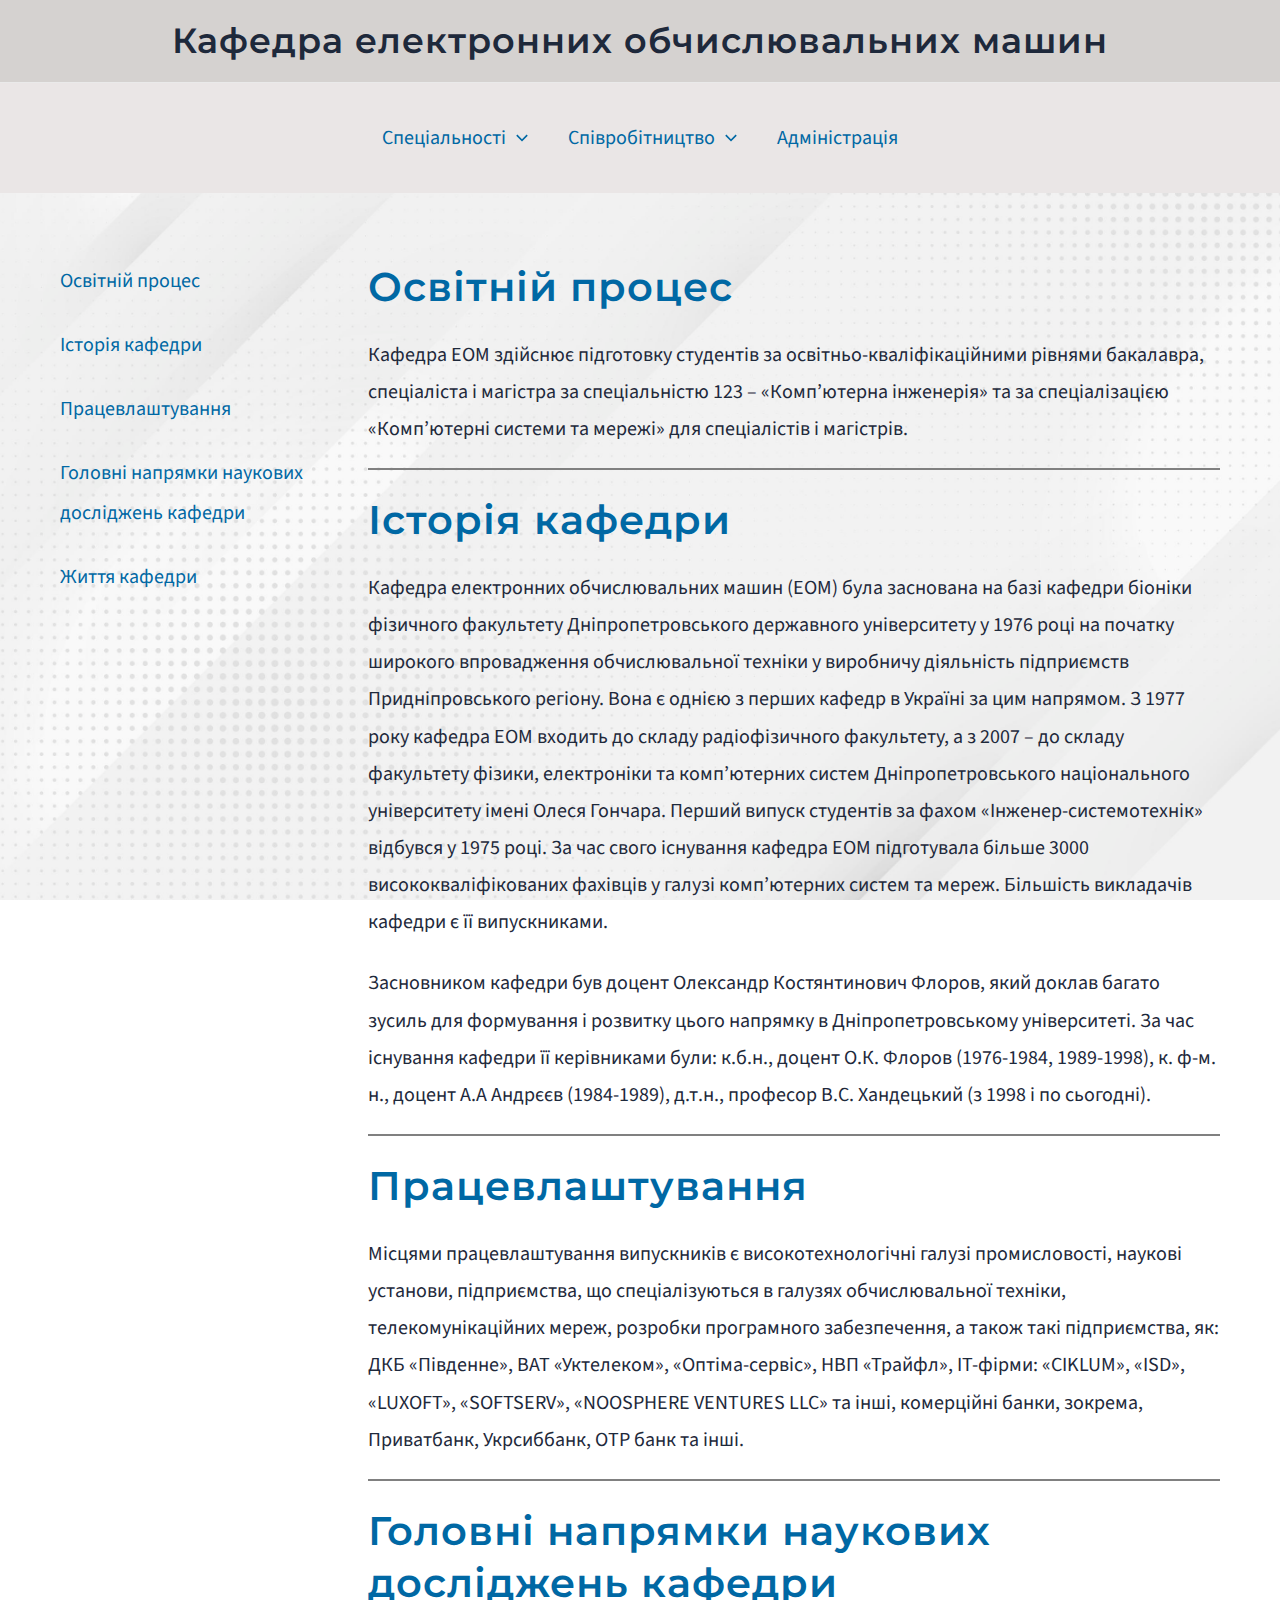
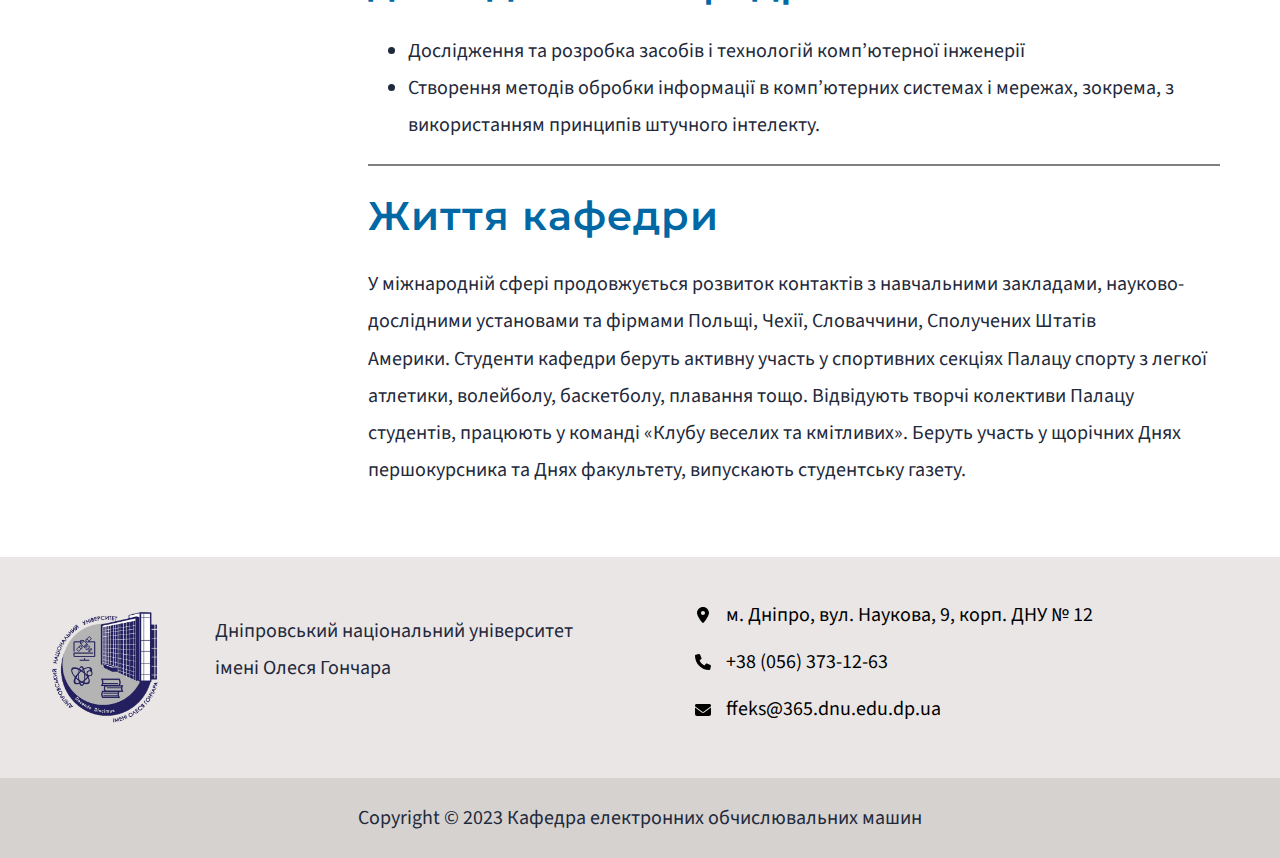
==== commit 3abca505: "redesign" ====
--- a/index.html
+++ b/index.html
@@ -28,7 +28,7 @@
 	padding: 0 !important;
 }</style>
 	<link rel="stylesheet" id="astra-theme-css-css" href="https://babaidi.github.io/keo/wp-content/themes/astra/assets/css/minified/main.min.css?ver=4.1.3" media="all">
-<style id="astra-theme-css-inline-css">:root{--ast-container-default-xlg-padding:3em;--ast-container-default-lg-padding:3em;--ast-container-default-slg-padding:2em;--ast-container-default-md-padding:3em;--ast-container-default-sm-padding:3em;--ast-container-default-xs-padding:2.4em;--ast-container-default-xxs-padding:1.8em;--ast-code-block-background:#ECEFF3;--ast-comment-inputs-background:#F9FAFB;}html{font-size:106.25%;}a{color:var(--ast-global-color-0);}a:hover,a:focus{color:var(--ast-global-color-1);}body,button,input,select,textarea,.ast-button,.ast-custom-button{font-family:'Roboto',sans-serif;font-weight:400;font-size:17px;font-size:1rem;line-height:1.6em;text-decoration:initial;}blockquote{color:var(--ast-global-color-3);}h1,.entry-content h1,h2,.entry-content h2,h3,.entry-content h3,h4,.entry-content h4,h5,.entry-content h5,h6,.entry-content h6,.site-title,.site-title a{font-family:'Barlow Semi Condensed',sans-serif;font-weight:600;}.site-title{font-size:26px;font-size:1.5294117647059rem;display:block;}header .custom-logo-link img{max-width:40px;}.astra-logo-svg{width:40px;}.site-header .site-description{font-size:15px;font-size:0.88235294117647rem;display:none;}.entry-title{font-size:26px;font-size:1.5294117647059rem;}h1,.entry-content h1{font-size:48px;font-size:2.8235294117647rem;font-weight:600;font-family:'Barlow Semi Condensed',sans-serif;line-height:1.4em;}h2,.entry-content h2{font-size:38px;font-size:2.2352941176471rem;font-weight:600;font-family:'Barlow Semi Condensed',sans-serif;line-height:1.25em;}h3,.entry-content h3{font-size:30px;font-size:1.7647058823529rem;font-weight:600;font-family:'Barlow Semi Condensed',sans-serif;line-height:1.2em;}h4,.entry-content h4{font-size:24px;font-size:1.4117647058824rem;line-height:1.2em;font-weight:600;font-family:'Barlow Semi Condensed',sans-serif;}h5,.entry-content h5{font-size:20px;font-size:1.1764705882353rem;line-height:1.2em;font-weight:600;font-family:'Barlow Semi Condensed',sans-serif;}h6,.entry-content h6{font-size:17px;font-size:1rem;line-height:1.25em;font-weight:600;font-family:'Barlow Semi Condensed',sans-serif;}::selection{background-color:var(--ast-global-color-0);color:#ffffff;}body,h1,.entry-title a,.entry-content h1,h2,.entry-content h2,h3,.entry-content h3,h4,.entry-content h4,h5,.entry-content h5,h6,.entry-content h6{color:var(--ast-global-color-3);}.tagcloud a:hover,.tagcloud a:focus,.tagcloud a.current-item{color:#ffffff;border-color:var(--ast-global-color-0);background-color:var(--ast-global-color-0);}input:focus,input[type="text"]:focus,input[type="email"]:focus,input[type="url"]:focus,input[type="password"]:focus,input[type="reset"]:focus,input[type="search"]:focus,textarea:focus{border-color:var(--ast-global-color-0);}input[type="radio"]:checked,input[type=reset],input[type="checkbox"]:checked,input[type="checkbox"]:hover:checked,input[type="checkbox"]:focus:checked,input[type=range]::-webkit-slider-thumb{border-color:var(--ast-global-color-0);background-color:var(--ast-global-color-0);box-shadow:none;}.site-footer a:hover + .post-count,.site-footer a:focus + .post-count{background:var(--ast-global-color-0);border-color:var(--ast-global-color-0);}.single .nav-links .nav-previous,.single .nav-links .nav-next{color:var(--ast-global-color-0);}.entry-meta,.entry-meta *{line-height:1.45;color:var(--ast-global-color-0);}.entry-meta a:hover,.entry-meta a:hover *,.entry-meta a:focus,.entry-meta a:focus *,.page-links > .page-link,.page-links .page-link:hover,.post-navigation a:hover{color:var(--ast-global-color-1);}#cat option,.secondary .calendar_wrap thead a,.secondary .calendar_wrap thead a:visited{color:var(--ast-global-color-0);}.secondary .calendar_wrap #today,.ast-progress-val span{background:var(--ast-global-color-0);}.secondary a:hover + .post-count,.secondary a:focus + .post-count{background:var(--ast-global-color-0);border-color:var(--ast-global-color-0);}.calendar_wrap #today > a{color:#ffffff;}.page-links .page-link,.single .post-navigation a{color:var(--ast-global-color-0);}.ast-archive-title{color:var(--ast-global-color-2);}.widget-title{font-size:24px;font-size:1.4117647058824rem;color:var(--ast-global-color-2);}a:focus-visible,.ast-menu-toggle:focus-visible,.site .skip-link:focus-visible,.wp-block-loginout input:focus-visible,.wp-block-search.wp-block-search__button-inside .wp-block-search__inside-wrapper,.ast-header-navigation-arrow:focus-visible{outline-style:dotted;outline-color:inherit;outline-width:thin;border-color:transparent;}input:focus,input[type="text"]:focus,input[type="email"]:focus,input[type="url"]:focus,input[type="password"]:focus,input[type="reset"]:focus,input[type="search"]:focus,textarea:focus,.wp-block-search__input:focus,[data-section="section-header-mobile-trigger"] .ast-button-wrap .ast-mobile-menu-trigger-minimal:focus,.ast-mobile-popup-drawer.active .menu-toggle-close:focus,.woocommerce-ordering select.orderby:focus,#ast-scroll-top:focus,.woocommerce a.add_to_cart_button:focus,.woocommerce .button.single_add_to_cart_button:focus{border-style:dotted;border-color:inherit;border-width:thin;outline-color:transparent;}.ast-logo-title-inline .site-logo-img{padding-right:1em;}@media (max-width:921px){#ast-desktop-header{display:none;}}@media (min-width:921px){#ast-mobile-header{display:none;}}.wp-block-buttons.aligncenter{justify-content:center;}@media (max-width:921px){.ast-theme-transparent-header #primary,.ast-theme-transparent-header #secondary{padding:0;}}@media (max-width:921px){.ast-plain-container.ast-no-sidebar #primary{padding:0;}}.ast-plain-container.ast-no-sidebar #primary{margin-top:0;margin-bottom:0;}.wp-block-button.is-style-outline .wp-block-button__link{border-color:var(--ast-global-color-0);}div.wp-block-button.is-style-outline > .wp-block-button__link:not(.has-text-color),div.wp-block-button.wp-block-button__link.is-style-outline:not(.has-text-color){color:var(--ast-global-color-0);}.wp-block-button.is-style-outline .wp-block-button__link:hover,div.wp-block-button.is-style-outline .wp-block-button__link:focus,div.wp-block-button.is-style-outline > .wp-block-button__link:not(.has-text-color):hover,div.wp-block-button.wp-block-button__link.is-style-outline:not(.has-text-color):hover{color:#ffffff;background-color:var(--ast-global-color-1);border-color:var(--ast-global-color-1);}.post-page-numbers.current .page-link,.ast-pagination .page-numbers.current{color:#ffffff;border-color:var(--ast-global-color-0);background-color:var(--ast-global-color-0);border-radius:2px;}h1.widget-title{font-weight:600;}h2.widget-title{font-weight:600;}h3.widget-title{font-weight:600;}#page{display:flex;flex-direction:column;min-height:100vh;}.ast-404-layout-1 h1.page-title{color:var(--ast-global-color-2);}.single .post-navigation a{line-height:1em;height:inherit;}.error-404 .page-sub-title{font-size:1.5rem;font-weight:inherit;}.search .site-content .content-area .search-form{margin-bottom:0;}#page .site-content{flex-grow:1;}.widget{margin-bottom:3.5em;}#secondary li{line-height:1.5em;}#secondary .wp-block-group h2{margin-bottom:0.7em;}#secondary h2{font-size:1.7rem;}.ast-separate-container .ast-article-post,.ast-separate-container .ast-article-single,.ast-separate-container .ast-comment-list li.depth-1,.ast-separate-container .comment-respond{padding:3em;}.ast-separate-container .ast-comment-list li.depth-1,.hentry{margin-bottom:2em;}.ast-separate-container .ast-archive-description,.ast-separate-container .ast-author-box{background-color:var(--ast-global-color-5);border-bottom:1px solid var(--ast-border-color);}.ast-separate-container .comments-title{padding:2em 2em 0 2em;}.ast-page-builder-template .comment-form-textarea,.ast-comment-formwrap .ast-grid-common-col{padding:0;}.ast-comment-formwrap{padding:0 20px;display:inline-flex;column-gap:20px;}.archive.ast-page-builder-template .entry-header{margin-top:2em;}.ast-page-builder-template .ast-comment-formwrap{width:100%;}.entry-title{margin-bottom:0.5em;}.ast-archive-description p{font-size:inherit;font-weight:inherit;line-height:inherit;}@media (min-width:921px){.ast-left-sidebar.ast-page-builder-template #secondary,.archive.ast-right-sidebar.ast-page-builder-template .site-main{padding-left:20px;padding-right:20px;}}@media (max-width:544px){.ast-comment-formwrap.ast-row{column-gap:10px;display:inline-block;}#ast-commentform .ast-grid-common-col{position:relative;width:100%;}}@media (min-width:1201px){.ast-separate-container .ast-article-post,.ast-separate-container .ast-article-single,.ast-separate-container .ast-author-box,.ast-separate-container .ast-404-layout-1,.ast-separate-container .no-results{padding:3em;}}@media (max-width:921px){.ast-separate-container #primary,.ast-separate-container #secondary{padding:1.5em 0;}#primary,#secondary{padding:1.5em 0;margin:0;}.ast-left-sidebar #content > .ast-container{display:flex;flex-direction:column-reverse;width:100%;}}@media (min-width:922px){.ast-separate-container.ast-right-sidebar #primary,.ast-separate-container.ast-left-sidebar #primary{border:0;}.search-no-results.ast-separate-container #primary{margin-bottom:4em;}}.wp-block-button .wp-block-button__link{color:#ffffff;}.wp-block-button .wp-block-button__link:hover,.wp-block-button .wp-block-button__link:focus{color:#ffffff;background-color:var(--ast-global-color-1);border-color:var(--ast-global-color-1);}.elementor-widget-heading h1.elementor-heading-title{line-height:1.4em;}.elementor-widget-heading h2.elementor-heading-title{line-height:1.25em;}.elementor-widget-heading h3.elementor-heading-title{line-height:1.2em;}.elementor-widget-heading h4.elementor-heading-title{line-height:1.2em;}.elementor-widget-heading h5.elementor-heading-title{line-height:1.2em;}.elementor-widget-heading h6.elementor-heading-title{line-height:1.25em;}.wp-block-button .wp-block-button__link,.wp-block-search .wp-block-search__button,body .wp-block-file .wp-block-file__button{border-color:var(--ast-global-color-0);background-color:var(--ast-global-color-0);color:#ffffff;font-family:inherit;font-weight:500;line-height:1em;font-size:16px;font-size:0.94117647058824rem;padding-top:15px;padding-right:30px;padding-bottom:15px;padding-left:30px;}@media (max-width:921px){.wp-block-button .wp-block-button__link,.wp-block-search .wp-block-search__button,body .wp-block-file .wp-block-file__button{padding-top:14px;padding-right:28px;padding-bottom:14px;padding-left:28px;}}@media (max-width:544px){.wp-block-button .wp-block-button__link,.wp-block-search .wp-block-search__button,body .wp-block-file .wp-block-file__button{padding-top:12px;padding-right:24px;padding-bottom:12px;padding-left:24px;}}.menu-toggle,button,.ast-button,.ast-custom-button,.button,input#submit,input[type="button"],input[type="submit"],input[type="reset"],form[CLASS*="wp-block-search__"].wp-block-search .wp-block-search__inside-wrapper .wp-block-search__button,body .wp-block-file .wp-block-file__button,.search .search-submit,.woocommerce a.button,.woocommerce button.button,.woocommerce .woocommerce-message a.button,.woocommerce #respond input#submit.alt,.woocommerce input.button.alt,.woocommerce input.button,.woocommerce input.button:disabled,.woocommerce input.button:disabled[disabled],.woocommerce input.button:disabled:hover,.woocommerce input.button:disabled[disabled]:hover,.woocommerce #respond input#submit,.woocommerce button.button.alt.disabled,.wc-block-grid__products .wc-block-grid__product .wp-block-button__link,.wc-block-grid__product-onsale,[CLASS*="wc-block"] button,.woocommerce-js .astra-cart-drawer .astra-cart-drawer-content .woocommerce-mini-cart__buttons .button:not(.checkout):not(.ast-continue-shopping),.woocommerce-js .astra-cart-drawer .astra-cart-drawer-content .woocommerce-mini-cart__buttons a.checkout,.woocommerce button.button.alt.disabled.wc-variation-selection-needed{border-style:solid;border-top-width:0;border-right-width:0;border-left-width:0;border-bottom-width:0;color:#ffffff;border-color:var(--ast-global-color-0);background-color:var(--ast-global-color-0);padding-top:15px;padding-right:30px;padding-bottom:15px;padding-left:30px;font-family:inherit;font-weight:500;font-size:16px;font-size:0.94117647058824rem;line-height:1em;}button:focus,.menu-toggle:hover,button:hover,.ast-button:hover,.ast-custom-button:hover .button:hover,.ast-custom-button:hover ,input[type=reset]:hover,input[type=reset]:focus,input#submit:hover,input#submit:focus,input[type="button"]:hover,input[type="button"]:focus,input[type="submit"]:hover,input[type="submit"]:focus,form[CLASS*="wp-block-search__"].wp-block-search .wp-block-search__inside-wrapper .wp-block-search__button:hover,form[CLASS*="wp-block-search__"].wp-block-search .wp-block-search__inside-wrapper .wp-block-search__button:focus,body .wp-block-file .wp-block-file__button:hover,body .wp-block-file .wp-block-file__button:focus,.woocommerce a.button:hover,.woocommerce button.button:hover,.woocommerce .woocommerce-message a.button:hover,.woocommerce #respond input#submit:hover,.woocommerce #respond input#submit.alt:hover,.woocommerce input.button.alt:hover,.woocommerce input.button:hover,.woocommerce button.button.alt.disabled:hover,.wc-block-grid__products .wc-block-grid__product .wp-block-button__link:hover,[CLASS*="wc-block"] button:hover,.woocommerce-js .astra-cart-drawer .astra-cart-drawer-content .woocommerce-mini-cart__buttons .button:not(.checkout):not(.ast-continue-shopping):hover,.woocommerce-js .astra-cart-drawer .astra-cart-drawer-content .woocommerce-mini-cart__buttons a.checkout:hover,.woocommerce button.button.alt.disabled.wc-variation-selection-needed:hover{color:#ffffff;background-color:var(--ast-global-color-1);border-color:var(--ast-global-color-1);}form[CLASS*="wp-block-search__"].wp-block-search .wp-block-search__inside-wrapper .wp-block-search__button.has-icon{padding-top:calc(15px - 3px);padding-right:calc(30px - 3px);padding-bottom:calc(15px - 3px);padding-left:calc(30px - 3px);}@media (max-width:921px){.menu-toggle,button,.ast-button,.ast-custom-button,.button,input#submit,input[type="button"],input[type="submit"],input[type="reset"],form[CLASS*="wp-block-search__"].wp-block-search .wp-block-search__inside-wrapper .wp-block-search__button,body .wp-block-file .wp-block-file__button,.search .search-submit,.woocommerce a.button,.woocommerce button.button,.woocommerce .woocommerce-message a.button,.woocommerce #respond input#submit.alt,.woocommerce input.button.alt,.woocommerce input.button,.woocommerce input.button:disabled,.woocommerce input.button:disabled[disabled],.woocommerce input.button:disabled:hover,.woocommerce input.button:disabled[disabled]:hover,.woocommerce #respond input#submit,.woocommerce button.button.alt.disabled,.wc-block-grid__products .wc-block-grid__product .wp-block-button__link,.wc-block-grid__product-onsale,[CLASS*="wc-block"] button,.woocommerce-js .astra-cart-drawer .astra-cart-drawer-content .woocommerce-mini-cart__buttons .button:not(.checkout):not(.ast-continue-shopping),.woocommerce-js .astra-cart-drawer .astra-cart-drawer-content .woocommerce-mini-cart__buttons a.checkout,.woocommerce button.button.alt.disabled.wc-variation-selection-needed{padding-top:14px;padding-right:28px;padding-bottom:14px;padding-left:28px;}}@media (max-width:544px){.menu-toggle,button,.ast-button,.ast-custom-button,.button,input#submit,input[type="button"],input[type="submit"],input[type="reset"],form[CLASS*="wp-block-search__"].wp-block-search .wp-block-search__inside-wrapper .wp-block-search__button,body .wp-block-file .wp-block-file__button,.search .search-submit,.woocommerce a.button,.woocommerce button.button,.woocommerce .woocommerce-message a.button,.woocommerce #respond input#submit.alt,.woocommerce input.button.alt,.woocommerce input.button,.woocommerce input.button:disabled,.woocommerce input.button:disabled[disabled],.woocommerce input.button:disabled:hover,.woocommerce input.button:disabled[disabled]:hover,.woocommerce #respond input#submit,.woocommerce button.button.alt.disabled,.wc-block-grid__products .wc-block-grid__product .wp-block-button__link,.wc-block-grid__product-onsale,[CLASS*="wc-block"] button,.woocommerce-js .astra-cart-drawer .astra-cart-drawer-content .woocommerce-mini-cart__buttons .button:not(.checkout):not(.ast-continue-shopping),.woocommerce-js .astra-cart-drawer .astra-cart-drawer-content .woocommerce-mini-cart__buttons a.checkout,.woocommerce button.button.alt.disabled.wc-variation-selection-needed{padding-top:12px;padding-right:24px;padding-bottom:12px;padding-left:24px;}}@media (max-width:921px){.ast-mobile-header-stack .main-header-bar .ast-search-menu-icon{display:inline-block;}.ast-header-break-point.ast-header-custom-item-outside .ast-mobile-header-stack .main-header-bar .ast-search-icon{margin:0;}.ast-comment-avatar-wrap img{max-width:2.5em;}.ast-separate-container .ast-comment-list li.depth-1{padding:1.5em 2.14em;}.ast-separate-container .comment-respond{padding:2em 2.14em;}.ast-comment-meta{padding:0 1.8888em 1.3333em;}}@media (min-width:544px){.ast-container{max-width:100%;}}@media (max-width:544px){.ast-separate-container .ast-article-post,.ast-separate-container .ast-article-single,.ast-separate-container .comments-title,.ast-separate-container .ast-archive-description{padding:1.5em 1em;}.ast-separate-container #content .ast-container{padding-left:0.54em;padding-right:0.54em;}.ast-separate-container .ast-comment-list li.depth-1{padding:1.5em 1em;margin-bottom:1.5em;}.ast-separate-container .ast-comment-list .bypostauthor{padding:.5em;}.ast-search-menu-icon.ast-dropdown-active .search-field{width:170px;}}@media (max-width:921px){.ast-header-break-point .ast-search-menu-icon.slide-search .search-form{right:0;}.ast-header-break-point .ast-mobile-header-stack .ast-search-menu-icon.slide-search .search-form{right:-1em;}}.ast-separate-container{background-image:linear-gradient(to right,rgba(0,0,0,0),rgba(0,0,0,0)),url(https://babaidi.github.io/keo/wp-content/uploads/2023/04/Background-website-01.jpg);;background-repeat:repeat;background-position:center center;background-size:auto;background-attachment:scroll;}@media (max-width:921px){.widget-title{font-size:24px;font-size:1.4117647058824rem;}body,button,input,select,textarea,.ast-button,.ast-custom-button{font-size:17px;font-size:1rem;}#secondary,#secondary button,#secondary input,#secondary select,#secondary textarea{font-size:17px;font-size:1rem;}.site-title{display:block;}.site-header .site-description{display:none;}.entry-title{font-size:30px;}h1,.entry-content h1{font-size:40px;}h2,.entry-content h2{font-size:32px;}h3,.entry-content h3{font-size:26px;}h4,.entry-content h4{font-size:20px;font-size:1.1764705882353rem;}h5,.entry-content h5{font-size:17px;font-size:1rem;}h6,.entry-content h6{font-size:15px;font-size:0.88235294117647rem;}}@media (max-width:544px){.widget-title{font-size:24px;font-size:1.4117647058824rem;}body,button,input,select,textarea,.ast-button,.ast-custom-button{font-size:17px;font-size:1rem;}#secondary,#secondary button,#secondary input,#secondary select,#secondary textarea{font-size:17px;font-size:1rem;}.site-title{display:block;}.site-header .site-description{display:none;}.entry-title{font-size:30px;}h1,.entry-content h1{font-size:32px;}h2,.entry-content h2{font-size:25px;}h3,.entry-content h3{font-size:22px;}h4,.entry-content h4{font-size:18px;font-size:1.0588235294118rem;}h5,.entry-content h5{font-size:15px;font-size:0.88235294117647rem;}h6,.entry-content h6{font-size:13px;font-size:0.76470588235294rem;}}@media (max-width:544px){html{font-size:106.25%;}}@media (min-width:922px){.ast-container{max-width:1240px;}}@media (min-width:922px){.site-content .ast-container{display:flex;}}@media (max-width:921px){.site-content .ast-container{flex-direction:column;}}@media (min-width:922px){.main-header-menu .sub-menu .menu-item.ast-left-align-sub-menu:hover > .sub-menu,.main-header-menu .sub-menu .menu-item.ast-left-align-sub-menu.focus > .sub-menu{margin-left:-0px;}}blockquote,cite {font-style: initial;}.wp-block-file {display: flex;align-items: center;flex-wrap: wrap;justify-content: space-between;}.wp-block-pullquote {border: none;}.wp-block-pullquote blockquote::before {content: "\201D";font-family: "Helvetica",sans-serif;display: flex;transform: rotate( 180deg );font-size: 6rem;font-style: normal;line-height: 1;font-weight: bold;align-items: center;justify-content: center;}.has-text-align-right > blockquote::before {justify-content: flex-start;}.has-text-align-left > blockquote::before {justify-content: flex-end;}figure.wp-block-pullquote.is-style-solid-color blockquote {max-width: 100%;text-align: inherit;}html body {--wp--custom--ast-default-block-top-padding: 3em;--wp--custom--ast-default-block-right-padding: 3em;--wp--custom--ast-default-block-bottom-padding: 3em;--wp--custom--ast-default-block-left-padding: 3em;--wp--custom--ast-container-width: 1200px;--wp--custom--ast-content-width-size: 1200px;--wp--custom--ast-wide-width-size: calc(1200px + var(--wp--custom--ast-default-block-left-padding) + var(--wp--custom--ast-default-block-right-padding));}.ast-narrow-container {--wp--custom--ast-content-width-size: 750px;--wp--custom--ast-wide-width-size: 750px;}@media(max-width: 921px) {html body {--wp--custom--ast-default-block-top-padding: 3em;--wp--custom--ast-default-block-right-padding: 2em;--wp--custom--ast-default-block-bottom-padding: 3em;--wp--custom--ast-default-block-left-padding: 2em;}}@media(max-width: 544px) {html body {--wp--custom--ast-default-block-top-padding: 3em;--wp--custom--ast-default-block-right-padding: 1.5em;--wp--custom--ast-default-block-bottom-padding: 3em;--wp--custom--ast-default-block-left-padding: 1.5em;}}.entry-content > .wp-block-group,.entry-content > .wp-block-cover,.entry-content > .wp-block-columns {padding-top: var(--wp--custom--ast-default-block-top-padding);padding-right: var(--wp--custom--ast-default-block-right-padding);padding-bottom: var(--wp--custom--ast-default-block-bottom-padding);padding-left: var(--wp--custom--ast-default-block-left-padding);}.ast-plain-container.ast-no-sidebar .entry-content > .alignfull,.ast-page-builder-template .ast-no-sidebar .entry-content > .alignfull {margin-left: calc( -50vw + 50%);margin-right: calc( -50vw + 50%);max-width: 100vw;width: 100vw;}.ast-plain-container.ast-no-sidebar .entry-content .alignfull .alignfull,.ast-page-builder-template.ast-no-sidebar .entry-content .alignfull .alignfull,.ast-plain-container.ast-no-sidebar .entry-content .alignfull .alignwide,.ast-page-builder-template.ast-no-sidebar .entry-content .alignfull .alignwide,.ast-plain-container.ast-no-sidebar .entry-content .alignwide .alignfull,.ast-page-builder-template.ast-no-sidebar .entry-content .alignwide .alignfull,.ast-plain-container.ast-no-sidebar .entry-content .alignwide .alignwide,.ast-page-builder-template.ast-no-sidebar .entry-content .alignwide .alignwide,.ast-plain-container.ast-no-sidebar .entry-content .wp-block-column .alignfull,.ast-page-builder-template.ast-no-sidebar .entry-content .wp-block-column .alignfull,.ast-plain-container.ast-no-sidebar .entry-content .wp-block-column .alignwide,.ast-page-builder-template.ast-no-sidebar .entry-content .wp-block-column .alignwide {margin-left: auto;margin-right: auto;width: 100%;}[ast-blocks-layout] .wp-block-separator:not(.is-style-dots) {height: 0;}[ast-blocks-layout] .wp-block-separator {margin: 20px auto;}[ast-blocks-layout] .wp-block-separator:not(.is-style-wide):not(.is-style-dots) {max-width: 100px;}[ast-blocks-layout] .wp-block-separator.has-background {padding: 0;}.entry-content[ast-blocks-layout] > * {max-width: var(--wp--custom--ast-content-width-size);margin-left: auto;margin-right: auto;}.entry-content[ast-blocks-layout] > .alignwide {max-width: var(--wp--custom--ast-wide-width-size);}.entry-content[ast-blocks-layout] .alignfull {max-width: none;}.entry-content .wp-block-columns {margin-bottom: 0;}blockquote {margin: 1.5em;border: none;}.wp-block-quote:not(.has-text-align-right):not(.has-text-align-center) {border-left: 5px solid rgba(0,0,0,0.05);}.has-text-align-right > blockquote,blockquote.has-text-align-right {border-right: 5px solid rgba(0,0,0,0.05);}.has-text-align-left > blockquote,blockquote.has-text-align-left {border-left: 5px solid rgba(0,0,0,0.05);}.wp-block-site-tagline,.wp-block-latest-posts .read-more {margin-top: 15px;}.wp-block-loginout p label {display: block;}.wp-block-loginout p:not(.login-remember):not(.login-submit) input {width: 100%;}.wp-block-loginout input:focus {border-color: transparent;}.wp-block-loginout input:focus {outline: thin dotted;}.entry-content .wp-block-media-text .wp-block-media-text__content {padding: 0 0 0 8%;}.entry-content .wp-block-media-text.has-media-on-the-right .wp-block-media-text__content {padding: 0 8% 0 0;}.entry-content .wp-block-media-text.has-background .wp-block-media-text__content {padding: 8%;}.entry-content .wp-block-cover:not([class*="background-color"]) .wp-block-cover__inner-container,.entry-content .wp-block-cover:not([class*="background-color"]) .wp-block-cover-image-text,.entry-content .wp-block-cover:not([class*="background-color"]) .wp-block-cover-text,.entry-content .wp-block-cover-image:not([class*="background-color"]) .wp-block-cover__inner-container,.entry-content .wp-block-cover-image:not([class*="background-color"]) .wp-block-cover-image-text,.entry-content .wp-block-cover-image:not([class*="background-color"]) .wp-block-cover-text {color: var(--ast-global-color-5);}.wp-block-loginout .login-remember input {width: 1.1rem;height: 1.1rem;margin: 0 5px 4px 0;vertical-align: middle;}.wp-block-latest-posts > li > *:first-child,.wp-block-latest-posts:not(.is-grid) > li:first-child {margin-top: 0;}.wp-block-search__inside-wrapper .wp-block-search__input {padding: 0 10px;color: var(--ast-global-color-3);background: var(--ast-global-color-5);border-color: var(--ast-border-color);}.wp-block-latest-posts .read-more {margin-bottom: 1.5em;}.wp-block-search__no-button .wp-block-search__inside-wrapper .wp-block-search__input {padding-top: 5px;padding-bottom: 5px;}.wp-block-latest-posts .wp-block-latest-posts__post-date,.wp-block-latest-posts .wp-block-latest-posts__post-author {font-size: 1rem;}.wp-block-latest-posts > li > *,.wp-block-latest-posts:not(.is-grid) > li {margin-top: 12px;margin-bottom: 12px;}.ast-page-builder-template .entry-content[ast-blocks-layout] > *,.ast-page-builder-template .entry-content[ast-blocks-layout] > .alignfull > * {max-width: none;}.ast-page-builder-template .entry-content[ast-blocks-layout] > .alignwide > * {max-width: var(--wp--custom--ast-wide-width-size);}.ast-page-builder-template .entry-content[ast-blocks-layout] > .inherit-container-width > *,.ast-page-builder-template .entry-content[ast-blocks-layout] > * > *,.entry-content[ast-blocks-layout] > .wp-block-cover .wp-block-cover__inner-container {max-width: var(--wp--custom--ast-content-width-size);margin-left: auto;margin-right: auto;}.entry-content[ast-blocks-layout] .wp-block-cover:not(.alignleft):not(.alignright) {width: auto;}@media(max-width: 1200px) {.ast-separate-container .entry-content > .alignfull,.ast-separate-container .entry-content[ast-blocks-layout] > .alignwide,.ast-plain-container .entry-content[ast-blocks-layout] > .alignwide,.ast-plain-container .entry-content .alignfull {margin-left: calc(-1 * min(var(--ast-container-default-xlg-padding),20px)) ;margin-right: calc(-1 * min(var(--ast-container-default-xlg-padding),20px));}}@media(min-width: 1201px) {.ast-separate-container .entry-content > .alignfull {margin-left: calc(-1 * var(--ast-container-default-xlg-padding) );margin-right: calc(-1 * var(--ast-container-default-xlg-padding) );}.ast-separate-container .entry-content[ast-blocks-layout] > .alignwide,.ast-plain-container .entry-content[ast-blocks-layout] > .alignwide {margin-left: calc(-1 * var(--wp--custom--ast-default-block-left-padding) );margin-right: calc(-1 * var(--wp--custom--ast-default-block-right-padding) );}}@media(min-width: 921px) {.ast-separate-container .entry-content .wp-block-group.alignwide:not(.inherit-container-width) > :where(:not(.alignleft):not(.alignright)),.ast-plain-container .entry-content .wp-block-group.alignwide:not(.inherit-container-width) > :where(:not(.alignleft):not(.alignright)) {max-width: calc( var(--wp--custom--ast-content-width-size) + 80px );}.ast-plain-container.ast-right-sidebar .entry-content[ast-blocks-layout] .alignfull,.ast-plain-container.ast-left-sidebar .entry-content[ast-blocks-layout] .alignfull {margin-left: -60px;margin-right: -60px;}}@media(min-width: 544px) {.entry-content > .alignleft {margin-right: 20px;}.entry-content > .alignright {margin-left: 20px;}}@media (max-width:544px){.wp-block-columns .wp-block-column:not(:last-child){margin-bottom:20px;}.wp-block-latest-posts{margin:0;}}@media( max-width: 600px ) {.entry-content .wp-block-media-text .wp-block-media-text__content,.entry-content .wp-block-media-text.has-media-on-the-right .wp-block-media-text__content {padding: 8% 0 0;}.entry-content .wp-block-media-text.has-background .wp-block-media-text__content {padding: 8%;}}.ast-separate-container .entry-content .uagb-is-root-container {padding-left: 0;}.ast-page-builder-template .entry-header {padding-left: 0;}@media(min-width: 1201px) {.ast-separate-container .entry-content > .uagb-is-root-container {margin-left: 0;margin-right: 0;}}.ast-narrow-container .site-content .wp-block-uagb-image--align-full .wp-block-uagb-image__figure {max-width: 100%;margin-left: auto;margin-right: auto;}.entry-content ul,.entry-content ol {padding: revert;margin: revert;}:root .has-ast-global-color-0-color{color:var(--ast-global-color-0);}:root .has-ast-global-color-0-background-color{background-color:var(--ast-global-color-0);}:root .wp-block-button .has-ast-global-color-0-color{color:var(--ast-global-color-0);}:root .wp-block-button .has-ast-global-color-0-background-color{background-color:var(--ast-global-color-0);}:root .has-ast-global-color-1-color{color:var(--ast-global-color-1);}:root .has-ast-global-color-1-background-color{background-color:var(--ast-global-color-1);}:root .wp-block-button .has-ast-global-color-1-color{color:var(--ast-global-color-1);}:root .wp-block-button .has-ast-global-color-1-background-color{background-color:var(--ast-global-color-1);}:root .has-ast-global-color-2-color{color:var(--ast-global-color-2);}:root .has-ast-global-color-2-background-color{background-color:var(--ast-global-color-2);}:root .wp-block-button .has-ast-global-color-2-color{color:var(--ast-global-color-2);}:root .wp-block-button .has-ast-global-color-2-background-color{background-color:var(--ast-global-color-2);}:root .has-ast-global-color-3-color{color:var(--ast-global-color-3);}:root .has-ast-global-color-3-background-color{background-color:var(--ast-global-color-3);}:root .wp-block-button .has-ast-global-color-3-color{color:var(--ast-global-color-3);}:root .wp-block-button .has-ast-global-color-3-background-color{background-color:var(--ast-global-color-3);}:root .has-ast-global-color-4-color{color:var(--ast-global-color-4);}:root .has-ast-global-color-4-background-color{background-color:var(--ast-global-color-4);}:root .wp-block-button .has-ast-global-color-4-color{color:var(--ast-global-color-4);}:root .wp-block-button .has-ast-global-color-4-background-color{background-color:var(--ast-global-color-4);}:root .has-ast-global-color-5-color{color:var(--ast-global-color-5);}:root .has-ast-global-color-5-background-color{background-color:var(--ast-global-color-5);}:root .wp-block-button .has-ast-global-color-5-color{color:var(--ast-global-color-5);}:root .wp-block-button .has-ast-global-color-5-background-color{background-color:var(--ast-global-color-5);}:root .has-ast-global-color-6-color{color:var(--ast-global-color-6);}:root .has-ast-global-color-6-background-color{background-color:var(--ast-global-color-6);}:root .wp-block-button .has-ast-global-color-6-color{color:var(--ast-global-color-6);}:root .wp-block-button .has-ast-global-color-6-background-color{background-color:var(--ast-global-color-6);}:root .has-ast-global-color-7-color{color:var(--ast-global-color-7);}:root .has-ast-global-color-7-background-color{background-color:var(--ast-global-color-7);}:root .wp-block-button .has-ast-global-color-7-color{color:var(--ast-global-color-7);}:root .wp-block-button .has-ast-global-color-7-background-color{background-color:var(--ast-global-color-7);}:root .has-ast-global-color-8-color{color:var(--ast-global-color-8);}:root .has-ast-global-color-8-background-color{background-color:var(--ast-global-color-8);}:root .wp-block-button .has-ast-global-color-8-color{color:var(--ast-global-color-8);}:root .wp-block-button .has-ast-global-color-8-background-color{background-color:var(--ast-global-color-8);}:root{--ast-global-color-0:#046bd2;--ast-global-color-1:#045cb4;--ast-global-color-2:#1e293b;--ast-global-color-3:#334155;--ast-global-color-4:#f9fafb;--ast-global-color-5:#FFFFFF;--ast-global-color-6:#e2e8f0;--ast-global-color-7:#cbd5e1;--ast-global-color-8:#94a3b8;}:root {--ast-border-color : var(--ast-global-color-6);}.ast-single-entry-banner {-js-display: flex;display: flex;flex-direction: column;justify-content: center;text-align: center;position: relative;background: #eeeeee;}.ast-single-entry-banner[data-banner-layout="layout-1"] {max-width: 1200px;background: inherit;padding: 20px 0;}.ast-single-entry-banner[data-banner-width-type="custom"] {margin: 0 auto;width: 100%;}.ast-single-entry-banner + .site-content .entry-header {margin-bottom: 0;}header.entry-header:not(.related-entry-header) .entry-title{font-weight:600;font-size:32px;font-size:1.8823529411765rem;}header.entry-header:not(.related-entry-header) > *:not(:last-child){margin-bottom:10px;}.ast-archive-entry-banner {-js-display: flex;display: flex;flex-direction: column;justify-content: center;text-align: center;position: relative;background: #eeeeee;}.ast-archive-entry-banner[data-banner-width-type="custom"] {margin: 0 auto;width: 100%;}.ast-archive-entry-banner[data-banner-layout="layout-1"] {background: inherit;padding: 20px 0;text-align: left;}body.archive .ast-archive-description{max-width:1200px;width:100%;text-align:left;padding-top:3em;padding-right:3em;padding-bottom:3em;padding-left:3em;}body.archive .ast-archive-description .ast-archive-title,body.archive .ast-archive-description .ast-archive-title *{font-weight:600;font-size:32px;font-size:1.8823529411765rem;}body.archive .ast-archive-description > *:not(:last-child){margin-bottom:10px;}@media (max-width:921px){body.archive .ast-archive-description{text-align:left;}}@media (max-width:544px){body.archive .ast-archive-description{text-align:left;}}.ast-breadcrumbs .trail-browse,.ast-breadcrumbs .trail-items,.ast-breadcrumbs .trail-items li{display:inline-block;margin:0;padding:0;border:none;background:inherit;text-indent:0;}.ast-breadcrumbs .trail-browse{font-size:inherit;font-style:inherit;font-weight:inherit;color:inherit;}.ast-breadcrumbs .trail-items{list-style:none;}.trail-items li::after{padding:0 0.3em;content:"\00bb";}.trail-items li:last-of-type::after{display:none;}h1,.entry-content h1,h2,.entry-content h2,h3,.entry-content h3,h4,.entry-content h4,h5,.entry-content h5,h6,.entry-content h6{color:var(--ast-global-color-2);}.entry-title a{color:var(--ast-global-color-2);}@media (max-width:921px){.ast-builder-grid-row-container.ast-builder-grid-row-tablet-3-firstrow .ast-builder-grid-row > *:first-child,.ast-builder-grid-row-container.ast-builder-grid-row-tablet-3-lastrow .ast-builder-grid-row > *:last-child{grid-column:1 / -1;}}@media (max-width:544px){.ast-builder-grid-row-container.ast-builder-grid-row-mobile-3-firstrow .ast-builder-grid-row > *:first-child,.ast-builder-grid-row-container.ast-builder-grid-row-mobile-3-lastrow .ast-builder-grid-row > *:last-child{grid-column:1 / -1;}}.ast-builder-layout-element[data-section="title_tagline"]{display:flex;}@media (max-width:921px){.ast-header-break-point .ast-builder-layout-element[data-section="title_tagline"]{display:flex;}}@media (max-width:544px){.ast-header-break-point .ast-builder-layout-element[data-section="title_tagline"]{display:flex;}}.ast-builder-menu-1{font-family:inherit;font-weight:400;}.ast-builder-menu-1 .menu-item > .menu-link{font-size:20px;font-size:1.1764705882353rem;color:var(--ast-global-color-3);}.ast-builder-menu-1 .menu-item > .ast-menu-toggle{color:var(--ast-global-color-3);}.ast-builder-menu-1 .menu-item:hover > .menu-link,.ast-builder-menu-1 .inline-on-mobile .menu-item:hover > .ast-menu-toggle{color:var(--ast-global-color-1);}.ast-builder-menu-1 .menu-item:hover > .ast-menu-toggle{color:var(--ast-global-color-1);}.ast-builder-menu-1 .menu-item.current-menu-item > .menu-link,.ast-builder-menu-1 .inline-on-mobile .menu-item.current-menu-item > .ast-menu-toggle,.ast-builder-menu-1 .current-menu-ancestor > .menu-link{color:var(--ast-global-color-1);}.ast-builder-menu-1 .menu-item.current-menu-item > .ast-menu-toggle{color:var(--ast-global-color-1);}.ast-builder-menu-1 .sub-menu,.ast-builder-menu-1 .inline-on-mobile .sub-menu{border-top-width:0px;border-bottom-width:0px;border-right-width:0px;border-left-width:0px;border-color:var(--ast-global-color-0);border-style:solid;}.ast-builder-menu-1 .main-header-menu > .menu-item > .sub-menu,.ast-builder-menu-1 .main-header-menu > .menu-item > .astra-full-megamenu-wrapper{margin-top:0px;}.ast-desktop .ast-builder-menu-1 .main-header-menu > .menu-item > .sub-menu:before,.ast-desktop .ast-builder-menu-1 .main-header-menu > .menu-item > .astra-full-megamenu-wrapper:before{height:calc( 0px + 5px );}.ast-desktop .ast-builder-menu-1 .menu-item .sub-menu .menu-link{border-style:none;}@media (max-width:921px){.ast-header-break-point .ast-builder-menu-1 .menu-item.menu-item-has-children > .ast-menu-toggle{top:0;}.ast-builder-menu-1 .menu-item-has-children > .menu-link:after{content:unset;}.ast-builder-menu-1 .main-header-menu > .menu-item > .sub-menu,.ast-builder-menu-1 .main-header-menu > .menu-item > .astra-full-megamenu-wrapper{margin-top:0;}}@media (max-width:544px){.ast-header-break-point .ast-builder-menu-1 .menu-item.menu-item-has-children > .ast-menu-toggle{top:0;}.ast-builder-menu-1 .main-header-menu > .menu-item > .sub-menu,.ast-builder-menu-1 .main-header-menu > .menu-item > .astra-full-megamenu-wrapper{margin-top:0;}}.ast-builder-menu-1{display:flex;}@media (max-width:921px){.ast-header-break-point .ast-builder-menu-1{display:flex;}}@media (max-width:544px){.ast-header-break-point .ast-builder-menu-1{display:flex;}}.main-header-bar .main-header-bar-navigation .ast-search-icon {display: block;z-index: 4;position: relative;}.ast-search-icon .ast-icon {z-index: 4;}.ast-search-icon {z-index: 4;position: relative;line-height: normal;}.main-header-bar .ast-search-menu-icon .search-form {background-color: #ffffff;}.ast-search-menu-icon.ast-dropdown-active.slide-search .search-form {visibility: visible;opacity: 1;}.ast-search-menu-icon .search-form {border: 1px solid #e7e7e7;line-height: normal;padding: 0 3em 0 0;border-radius: 2px;display: inline-block;-webkit-backface-visibility: hidden;backface-visibility: hidden;position: relative;color: inherit;background-color: #fff;}.ast-search-menu-icon .astra-search-icon {-js-display: flex;display: flex;line-height: normal;}.ast-search-menu-icon .astra-search-icon:focus {outline: none;}.ast-search-menu-icon .search-field {border: none;background-color: transparent;transition: width .2s;border-radius: inherit;color: inherit;font-size: inherit;width: 0;color: #757575;}.ast-search-menu-icon .search-submit {display: none;background: none;border: none;font-size: 1.3em;color: #757575;}.ast-search-menu-icon.ast-dropdown-active {visibility: visible;opacity: 1;position: relative;}.ast-search-menu-icon.ast-dropdown-active .search-field {width: 235px;}.ast-header-search .ast-search-menu-icon.slide-search .search-form,.ast-header-search .ast-search-menu-icon.ast-inline-search .search-form {-js-display: flex;display: flex;align-items: center;}.ast-search-menu-icon.ast-inline-search .search-field {width : 100%;padding : 0.60em;padding-right : 5.5em;}.site-header-section-left .ast-search-menu-icon.slide-search .search-form {padding-left: 3em;padding-right: unset;left: -1em;right: unset;}.site-header-section-left .ast-search-menu-icon.slide-search .search-form .search-field {margin-right: unset;margin-left: 10px;}.ast-search-menu-icon.slide-search .search-form {-webkit-backface-visibility: visible;backface-visibility: visible;visibility: hidden;opacity: 0;transition: all .2s;position: absolute;z-index: 3;right: -1em;top: 50%;transform: translateY(-50%);}.ast-header-search .ast-search-menu-icon .search-form .search-field:-ms-input-placeholder,.ast-header-search .ast-search-menu-icon .search-form .search-field:-ms-input-placeholder{opacity:0.5;}.ast-header-search .ast-search-menu-icon.slide-search .search-form,.ast-header-search .ast-search-menu-icon.ast-inline-search .search-form{-js-display:flex;display:flex;align-items:center;}.ast-builder-layout-element.ast-header-search{height:auto;}.ast-header-search .astra-search-icon{font-size:18px;}.ast-header-search .ast-search-menu-icon.ast-dropdown-active .search-field{margin-right:8px;}@media (max-width:921px){.ast-header-search .astra-search-icon{font-size:18px;}.ast-header-search .ast-search-menu-icon.ast-dropdown-active .search-field{margin-right:8px;}}@media (max-width:544px){.ast-header-search .astra-search-icon{font-size:18px;}.ast-header-search .ast-search-menu-icon.ast-dropdown-active .search-field{margin-right:8px;}}.ast-header-search{display:flex;}@media (max-width:921px){.ast-header-break-point .ast-header-search{display:flex;}}@media (max-width:544px){.ast-header-break-point .ast-header-search{display:flex;}}.site-below-footer-wrap{padding-top:20px;padding-bottom:20px;}.site-below-footer-wrap[data-section="section-below-footer-builder"]{background-color:var(--ast-global-color-5);;background-image:none;;min-height:80px;border-style:solid;border-width:0px;border-top-width:1px;border-top-color:var(--ast-global-color-6);}.site-below-footer-wrap[data-section="section-below-footer-builder"] .ast-builder-grid-row{max-width:1200px;margin-left:auto;margin-right:auto;}.site-below-footer-wrap[data-section="section-below-footer-builder"] .ast-builder-grid-row,.site-below-footer-wrap[data-section="section-below-footer-builder"] .site-footer-section{align-items:flex-start;}.site-below-footer-wrap[data-section="section-below-footer-builder"].ast-footer-row-inline .site-footer-section{display:flex;margin-bottom:0;}.ast-builder-grid-row-full .ast-builder-grid-row{grid-template-columns:1fr;}@media (max-width:921px){.site-below-footer-wrap[data-section="section-below-footer-builder"].ast-footer-row-tablet-inline .site-footer-section{display:flex;margin-bottom:0;}.site-below-footer-wrap[data-section="section-below-footer-builder"].ast-footer-row-tablet-stack .site-footer-section{display:block;margin-bottom:10px;}.ast-builder-grid-row-container.ast-builder-grid-row-tablet-full .ast-builder-grid-row{grid-template-columns:1fr;}}@media (max-width:544px){.site-below-footer-wrap[data-section="section-below-footer-builder"].ast-footer-row-mobile-inline .site-footer-section{display:flex;margin-bottom:0;}.site-below-footer-wrap[data-section="section-below-footer-builder"].ast-footer-row-mobile-stack .site-footer-section{display:block;margin-bottom:10px;}.ast-builder-grid-row-container.ast-builder-grid-row-mobile-full .ast-builder-grid-row{grid-template-columns:1fr;}}.site-below-footer-wrap[data-section="section-below-footer-builder"]{display:grid;}@media (max-width:921px){.ast-header-break-point .site-below-footer-wrap[data-section="section-below-footer-builder"]{display:grid;}}@media (max-width:544px){.ast-header-break-point .site-below-footer-wrap[data-section="section-below-footer-builder"]{display:grid;}}.ast-footer-copyright{text-align:center;}.ast-footer-copyright {color:var(--ast-global-color-3);}@media (max-width:921px){.ast-footer-copyright{text-align:center;}}@media (max-width:544px){.ast-footer-copyright{text-align:center;}}.ast-footer-copyright {font-size:16px;font-size:0.94117647058824rem;}.ast-footer-copyright.ast-builder-layout-element{display:flex;}@media (max-width:921px){.ast-header-break-point .ast-footer-copyright.ast-builder-layout-element{display:flex;}}@media (max-width:544px){.ast-header-break-point .ast-footer-copyright.ast-builder-layout-element{display:flex;}}.site-above-footer-wrap{padding-top:20px;padding-bottom:20px;}.site-above-footer-wrap[data-section="section-above-footer-builder"]{background-color:var(--ast-global-color-4);;background-image:none;;min-height:60px;}.site-above-footer-wrap[data-section="section-above-footer-builder"] .ast-builder-grid-row{grid-column-gap:0px;max-width:100%;padding-left:35px;padding-right:35px;}.site-above-footer-wrap[data-section="section-above-footer-builder"] .ast-builder-grid-row,.site-above-footer-wrap[data-section="section-above-footer-builder"] .site-footer-section{align-items:flex-start;}.site-above-footer-wrap[data-section="section-above-footer-builder"].ast-footer-row-inline .site-footer-section{display:flex;margin-bottom:0;}.ast-builder-grid-row-2-equal .ast-builder-grid-row{grid-template-columns:repeat( 2,1fr );}@media (max-width:921px){.site-above-footer-wrap[data-section="section-above-footer-builder"].ast-footer-row-tablet-inline .site-footer-section{display:flex;margin-bottom:0;}.site-above-footer-wrap[data-section="section-above-footer-builder"].ast-footer-row-tablet-stack .site-footer-section{display:block;margin-bottom:10px;}.ast-builder-grid-row-container.ast-builder-grid-row-tablet-2-equal .ast-builder-grid-row{grid-template-columns:repeat( 2,1fr );}}@media (max-width:544px){.site-above-footer-wrap[data-section="section-above-footer-builder"].ast-footer-row-mobile-inline .site-footer-section{display:flex;margin-bottom:0;}.site-above-footer-wrap[data-section="section-above-footer-builder"].ast-footer-row-mobile-stack .site-footer-section{display:block;margin-bottom:10px;}.ast-builder-grid-row-container.ast-builder-grid-row-mobile-full .ast-builder-grid-row{grid-template-columns:1fr;}}.site-above-footer-wrap[data-section="section-above-footer-builder"]{padding-top:20px;padding-bottom:20px;padding-left:50px;padding-right:50px;}.site-above-footer-wrap[data-section="section-above-footer-builder"]{display:grid;}@media (max-width:921px){.ast-header-break-point .site-above-footer-wrap[data-section="section-above-footer-builder"]{display:grid;}}@media (max-width:544px){.ast-header-break-point .site-above-footer-wrap[data-section="section-above-footer-builder"]{display:grid;}}.footer-widget-area[data-section="sidebar-widgets-footer-widget-1"].footer-widget-area-inner{text-align:left;}.footer-widget-area[data-section="sidebar-widgets-footer-widget-2"].footer-widget-area-inner{text-align:left;}.footer-widget-area.widget-area.site-footer-focus-item{width:auto;}.footer-widget-area[data-section="sidebar-widgets-footer-widget-1"]{display:block;}@media (max-width:921px){.ast-header-break-point .footer-widget-area[data-section="sidebar-widgets-footer-widget-1"]{display:block;}}@media (max-width:544px){.ast-header-break-point .footer-widget-area[data-section="sidebar-widgets-footer-widget-1"]{display:block;}}.footer-widget-area[data-section="sidebar-widgets-footer-widget-2"]{display:block;}@media (max-width:921px){.ast-header-break-point .footer-widget-area[data-section="sidebar-widgets-footer-widget-2"]{display:block;}}@media (max-width:544px){.ast-header-break-point .footer-widget-area[data-section="sidebar-widgets-footer-widget-2"]{display:block;}}.ast-header-break-point .main-header-bar{border-bottom-width:1px;}@media (min-width:922px){.main-header-bar{border-bottom-width:1px;}}.main-header-menu .menu-item, #astra-footer-menu .menu-item, .main-header-bar .ast-masthead-custom-menu-items{-js-display:flex;display:flex;-webkit-box-pack:center;-webkit-justify-content:center;-moz-box-pack:center;-ms-flex-pack:center;justify-content:center;-webkit-box-orient:vertical;-webkit-box-direction:normal;-webkit-flex-direction:column;-moz-box-orient:vertical;-moz-box-direction:normal;-ms-flex-direction:column;flex-direction:column;}.main-header-menu > .menu-item > .menu-link, #astra-footer-menu > .menu-item > .menu-link{height:100%;-webkit-box-align:center;-webkit-align-items:center;-moz-box-align:center;-ms-flex-align:center;align-items:center;-js-display:flex;display:flex;}.ast-header-break-point .main-navigation ul .menu-item .menu-link .icon-arrow:first-of-type svg{top:.2em;margin-top:0px;margin-left:0px;width:.65em;transform:translate(0, -2px) rotateZ(270deg);}.ast-mobile-popup-content .ast-submenu-expanded > .ast-menu-toggle{transform:rotateX(180deg);overflow-y:auto;}.ast-separate-container .blog-layout-1, .ast-separate-container .blog-layout-2, .ast-separate-container .blog-layout-3{background-color:transparent;background-image:none;}.ast-separate-container .ast-article-post{background-color:rgba(255,255,255,0.78);;background-image:none;;}@media (max-width:921px){.ast-separate-container .ast-article-post{background-color:var(--ast-global-color-5);;background-image:none;;}}@media (max-width:544px){.ast-separate-container .ast-article-post{background-color:var(--ast-global-color-5);;background-image:none;;}}.ast-separate-container .ast-article-single:not(.ast-related-post), .ast-separate-container .comments-area .comment-respond,.ast-separate-container .comments-area .ast-comment-list li, .ast-separate-container .ast-woocommerce-container, .ast-separate-container .error-404, .ast-separate-container .no-results, .single.ast-separate-container .site-main .ast-author-meta, .ast-separate-container .related-posts-title-wrapper, .ast-separate-container.ast-two-container #secondary .widget,.ast-separate-container .comments-count-wrapper, .ast-box-layout.ast-plain-container .site-content,.ast-padded-layout.ast-plain-container .site-content, .ast-separate-container .comments-area .comments-title, .ast-narrow-container .site-content{background-color:rgba(255,255,255,0.78);;background-image:none;;}@media (max-width:921px){.ast-separate-container .ast-article-single:not(.ast-related-post), .ast-separate-container .comments-area .comment-respond,.ast-separate-container .comments-area .ast-comment-list li, .ast-separate-container .ast-woocommerce-container, .ast-separate-container .error-404, .ast-separate-container .no-results, .single.ast-separate-container .site-main .ast-author-meta, .ast-separate-container .related-posts-title-wrapper, .ast-separate-container.ast-two-container #secondary .widget,.ast-separate-container .comments-count-wrapper, .ast-box-layout.ast-plain-container .site-content,.ast-padded-layout.ast-plain-container .site-content, .ast-separate-container .comments-area .comments-title, .ast-narrow-container .site-content{background-color:var(--ast-global-color-5);;background-image:none;;}}@media (max-width:544px){.ast-separate-container .ast-article-single:not(.ast-related-post), .ast-separate-container .comments-area .comment-respond,.ast-separate-container .comments-area .ast-comment-list li, .ast-separate-container .ast-woocommerce-container, .ast-separate-container .error-404, .ast-separate-container .no-results, .single.ast-separate-container .site-main .ast-author-meta, .ast-separate-container .related-posts-title-wrapper, .ast-separate-container.ast-two-container #secondary .widget,.ast-separate-container .comments-count-wrapper, .ast-box-layout.ast-plain-container .site-content,.ast-padded-layout.ast-plain-container .site-content, .ast-separate-container .comments-area .comments-title, .ast-narrow-container .site-content{background-color:var(--ast-global-color-5);;background-image:none;;}}.ast-plain-container, .ast-page-builder-template{background-color:rgba(255,255,255,0.78);;background-image:none;;}@media (max-width:921px){.ast-plain-container, .ast-page-builder-template{background-color:var(--ast-global-color-5);;background-image:none;;}}@media (max-width:544px){.ast-plain-container, .ast-page-builder-template{background-color:var(--ast-global-color-5);;background-image:none;;}}
+<style id="astra-theme-css-inline-css">:root{--ast-container-default-xlg-padding:3em;--ast-container-default-lg-padding:3em;--ast-container-default-slg-padding:2em;--ast-container-default-md-padding:3em;--ast-container-default-sm-padding:3em;--ast-container-default-xs-padding:2.4em;--ast-container-default-xxs-padding:1.8em;--ast-code-block-background:#ECEFF3;--ast-comment-inputs-background:#F9FAFB;}html{font-size:125%;}a{color:var(--ast-global-color-0);}a:hover,a:focus{color:var(--ast-global-color-1);}body,button,input,select,textarea,.ast-button,.ast-custom-button{font-family:'Source Sans Pro',sans-serif;font-weight:inherit;font-size:20px;font-size:1rem;}blockquote{color:var(--ast-global-color-2);}h1,.entry-content h1,h2,.entry-content h2,h3,.entry-content h3,h4,.entry-content h4,h5,.entry-content h5,h6,.entry-content h6,.site-title,.site-title a{font-family:'Montserrat',sans-serif;font-weight:600;letter-spacing:1px;}.ast-site-identity .site-title a{color:var(--ast-global-color-2);}.ast-site-identity .site-title a:hover{color:var(--ast-global-color-8);}.site-title{font-size:35px;font-size:1.75rem;display:block;}.site-header .site-description{font-size:15px;font-size:0.75rem;display:none;}.entry-title{font-size:30px;font-size:1.5rem;}h1,.entry-content h1{font-size:48px;font-size:2.4rem;font-weight:600;font-family:'Montserrat',sans-serif;}h2,.entry-content h2{font-size:40px;font-size:2rem;font-weight:600;font-family:'Montserrat',sans-serif;}h3,.entry-content h3{font-size:32px;font-size:1.6rem;font-weight:600;font-family:'Montserrat',sans-serif;}h4,.entry-content h4{font-size:24px;font-size:1.2rem;font-weight:600;font-family:'Montserrat',sans-serif;}h5,.entry-content h5{font-size:20px;font-size:1rem;font-weight:600;font-family:'Montserrat',sans-serif;}h6,.entry-content h6{font-size:17px;font-size:0.85rem;font-weight:600;font-family:'Montserrat',sans-serif;}::selection{background-color:var(--ast-global-color-0);color:#ffffff;}body,h1,.entry-title a,.entry-content h1,h2,.entry-content h2,h3,.entry-content h3,h4,.entry-content h4,h5,.entry-content h5,h6,.entry-content h6{color:var(--ast-global-color-2);}.tagcloud a:hover,.tagcloud a:focus,.tagcloud a.current-item{color:#ffffff;border-color:var(--ast-global-color-0);background-color:var(--ast-global-color-0);}input:focus,input[type="text"]:focus,input[type="email"]:focus,input[type="url"]:focus,input[type="password"]:focus,input[type="reset"]:focus,input[type="search"]:focus,textarea:focus{border-color:var(--ast-global-color-0);}input[type="radio"]:checked,input[type=reset],input[type="checkbox"]:checked,input[type="checkbox"]:hover:checked,input[type="checkbox"]:focus:checked,input[type=range]::-webkit-slider-thumb{border-color:var(--ast-global-color-0);background-color:var(--ast-global-color-0);box-shadow:none;}.site-footer a:hover + .post-count,.site-footer a:focus + .post-count{background:var(--ast-global-color-0);border-color:var(--ast-global-color-0);}.single .nav-links .nav-previous,.single .nav-links .nav-next{color:var(--ast-global-color-0);}.entry-meta,.entry-meta *{line-height:1.45;color:var(--ast-global-color-0);}.entry-meta a:hover,.entry-meta a:hover *,.entry-meta a:focus,.entry-meta a:focus *,.page-links > .page-link,.page-links .page-link:hover,.post-navigation a:hover{color:var(--ast-global-color-1);}#cat option,.secondary .calendar_wrap thead a,.secondary .calendar_wrap thead a:visited{color:var(--ast-global-color-0);}.secondary .calendar_wrap #today,.ast-progress-val span{background:var(--ast-global-color-0);}.secondary a:hover + .post-count,.secondary a:focus + .post-count{background:var(--ast-global-color-0);border-color:var(--ast-global-color-0);}.calendar_wrap #today > a{color:#ffffff;}.page-links .page-link,.single .post-navigation a{color:var(--ast-global-color-0);}.ast-archive-title{color:var(--ast-global-color-8);}.widget-title{font-size:28px;font-size:1.4rem;color:var(--ast-global-color-8);}a:focus-visible,.ast-menu-toggle:focus-visible,.site .skip-link:focus-visible,.wp-block-loginout input:focus-visible,.wp-block-search.wp-block-search__button-inside .wp-block-search__inside-wrapper,.ast-header-navigation-arrow:focus-visible{outline-style:dotted;outline-color:inherit;outline-width:thin;border-color:transparent;}input:focus,input[type="text"]:focus,input[type="email"]:focus,input[type="url"]:focus,input[type="password"]:focus,input[type="reset"]:focus,input[type="search"]:focus,textarea:focus,.wp-block-search__input:focus,[data-section="section-header-mobile-trigger"] .ast-button-wrap .ast-mobile-menu-trigger-minimal:focus,.ast-mobile-popup-drawer.active .menu-toggle-close:focus,.woocommerce-ordering select.orderby:focus,#ast-scroll-top:focus,.woocommerce a.add_to_cart_button:focus,.woocommerce .button.single_add_to_cart_button:focus{border-style:dotted;border-color:inherit;border-width:thin;outline-color:transparent;}@media (max-width:921px){#ast-desktop-header{display:none;}}@media (min-width:921px){#ast-mobile-header{display:none;}}.wp-block-buttons.aligncenter{justify-content:center;}@media (max-width:921px){.ast-theme-transparent-header #primary,.ast-theme-transparent-header #secondary{padding:0;}}@media (max-width:921px){.ast-plain-container.ast-no-sidebar #primary{padding:0;}}.ast-plain-container.ast-no-sidebar #primary{margin-top:0;margin-bottom:0;}.wp-block-button.is-style-outline .wp-block-button__link{border-color:var(--ast-global-color-7);}div.wp-block-button.is-style-outline > .wp-block-button__link:not(.has-text-color),div.wp-block-button.wp-block-button__link.is-style-outline:not(.has-text-color){color:var(--ast-global-color-7);}.wp-block-button.is-style-outline .wp-block-button__link:hover,div.wp-block-button.is-style-outline .wp-block-button__link:focus,div.wp-block-button.is-style-outline > .wp-block-button__link:not(.has-text-color):hover,div.wp-block-button.wp-block-button__link.is-style-outline:not(.has-text-color):hover{color:var(--ast-global-color-2);background-color:var(--ast-global-color-7);border-color:var(--ast-global-color-7);}.post-page-numbers.current .page-link,.ast-pagination .page-numbers.current{color:#ffffff;border-color:var(--ast-global-color-0);background-color:var(--ast-global-color-0);border-radius:2px;}h1.widget-title{font-weight:600;}h2.widget-title{font-weight:600;}h3.widget-title{font-weight:600;}#page{display:flex;flex-direction:column;min-height:100vh;}.ast-404-layout-1 h1.page-title{color:var(--ast-global-color-2);}.single .post-navigation a{line-height:1em;height:inherit;}.error-404 .page-sub-title{font-size:1.5rem;font-weight:inherit;}.search .site-content .content-area .search-form{margin-bottom:0;}#page .site-content{flex-grow:1;}.widget{margin-bottom:3.5em;}#secondary li{line-height:1.5em;}#secondary .wp-block-group h2{margin-bottom:0.7em;}#secondary h2{font-size:1.7rem;}.ast-separate-container .ast-article-post,.ast-separate-container .ast-article-single,.ast-separate-container .ast-comment-list li.depth-1,.ast-separate-container .comment-respond{padding:3em;}.ast-separate-container .ast-comment-list li.depth-1,.hentry{margin-bottom:2em;}.ast-separate-container .ast-archive-description,.ast-separate-container .ast-author-box{background-color:var(--ast-global-color-5);border-bottom:1px solid var(--ast-border-color);}.ast-separate-container .comments-title{padding:2em 2em 0 2em;}.ast-page-builder-template .comment-form-textarea,.ast-comment-formwrap .ast-grid-common-col{padding:0;}.ast-comment-formwrap{padding:0 20px;display:inline-flex;column-gap:20px;}.archive.ast-page-builder-template .entry-header{margin-top:2em;}.ast-page-builder-template .ast-comment-formwrap{width:100%;}.entry-title{margin-bottom:0.5em;}.ast-archive-description p{font-size:inherit;font-weight:inherit;line-height:inherit;}@media (min-width:921px){.ast-left-sidebar.ast-page-builder-template #secondary,.archive.ast-right-sidebar.ast-page-builder-template .site-main{padding-left:20px;padding-right:20px;}}@media (max-width:544px){.ast-comment-formwrap.ast-row{column-gap:10px;display:inline-block;}#ast-commentform .ast-grid-common-col{position:relative;width:100%;}}@media (min-width:1201px){.ast-separate-container .ast-article-post,.ast-separate-container .ast-article-single,.ast-separate-container .ast-author-box,.ast-separate-container .ast-404-layout-1,.ast-separate-container .no-results{padding:3em;}}@media (max-width:921px){.ast-separate-container #primary,.ast-separate-container #secondary{padding:1.5em 0;}#primary,#secondary{padding:1.5em 0;margin:0;}.ast-left-sidebar #content > .ast-container{display:flex;flex-direction:column-reverse;width:100%;}}@media (min-width:922px){.ast-separate-container.ast-right-sidebar #primary,.ast-separate-container.ast-left-sidebar #primary{border:0;}.search-no-results.ast-separate-container #primary{margin-bottom:4em;}}.wp-block-button .wp-block-button__link{color:var(--ast-global-color-2);}.wp-block-button .wp-block-button__link:hover,.wp-block-button .wp-block-button__link:focus{color:var(--ast-global-color-2);background-color:var(--ast-global-color-7);border-color:var(--ast-global-color-7);}.wp-block-button .wp-block-button__link,.wp-block-search .wp-block-search__button,body .wp-block-file .wp-block-file__button{border-style:solid;border-top-width:0px;border-right-width:0px;border-left-width:0px;border-bottom-width:0px;border-color:var(--ast-global-color-7);background-color:var(--ast-global-color-7);color:var(--ast-global-color-2);font-family:inherit;font-weight:600;line-height:1em;font-size:20px;font-size:1rem;border-top-left-radius:50px;border-top-right-radius:50px;border-bottom-right-radius:50px;border-bottom-left-radius:50px;padding-top:20px;padding-right:40px;padding-bottom:20px;padding-left:40px;}@media (max-width:921px){.wp-block-button .wp-block-button__link,.wp-block-search .wp-block-search__button,body .wp-block-file .wp-block-file__button{padding-top:18px;padding-right:32px;padding-bottom:18px;padding-left:32px;}}@media (max-width:544px){.wp-block-button .wp-block-button__link,.wp-block-search .wp-block-search__button,body .wp-block-file .wp-block-file__button{padding-top:15px;padding-right:28px;padding-bottom:15px;padding-left:28px;}}.menu-toggle,button,.ast-button,.ast-custom-button,.button,input#submit,input[type="button"],input[type="submit"],input[type="reset"],form[CLASS*="wp-block-search__"].wp-block-search .wp-block-search__inside-wrapper .wp-block-search__button,body .wp-block-file .wp-block-file__button,.search .search-submit,.woocommerce a.button,.woocommerce button.button,.woocommerce .woocommerce-message a.button,.woocommerce #respond input#submit.alt,.woocommerce input.button.alt,.woocommerce input.button,.woocommerce input.button:disabled,.woocommerce input.button:disabled[disabled],.woocommerce input.button:disabled:hover,.woocommerce input.button:disabled[disabled]:hover,.woocommerce #respond input#submit,.woocommerce button.button.alt.disabled,.wc-block-grid__products .wc-block-grid__product .wp-block-button__link,.wc-block-grid__product-onsale,[CLASS*="wc-block"] button,.woocommerce-js .astra-cart-drawer .astra-cart-drawer-content .woocommerce-mini-cart__buttons .button:not(.checkout):not(.ast-continue-shopping),.woocommerce-js .astra-cart-drawer .astra-cart-drawer-content .woocommerce-mini-cart__buttons a.checkout,.woocommerce button.button.alt.disabled.wc-variation-selection-needed{border-style:solid;border-top-width:0px;border-right-width:0px;border-left-width:0px;border-bottom-width:0px;color:var(--ast-global-color-2);border-color:var(--ast-global-color-7);background-color:var(--ast-global-color-7);padding-top:20px;padding-right:40px;padding-bottom:20px;padding-left:40px;font-family:inherit;font-weight:600;font-size:20px;font-size:1rem;line-height:1em;border-top-left-radius:50px;border-top-right-radius:50px;border-bottom-right-radius:50px;border-bottom-left-radius:50px;}button:focus,.menu-toggle:hover,button:hover,.ast-button:hover,.ast-custom-button:hover .button:hover,.ast-custom-button:hover ,input[type=reset]:hover,input[type=reset]:focus,input#submit:hover,input#submit:focus,input[type="button"]:hover,input[type="button"]:focus,input[type="submit"]:hover,input[type="submit"]:focus,form[CLASS*="wp-block-search__"].wp-block-search .wp-block-search__inside-wrapper .wp-block-search__button:hover,form[CLASS*="wp-block-search__"].wp-block-search .wp-block-search__inside-wrapper .wp-block-search__button:focus,body .wp-block-file .wp-block-file__button:hover,body .wp-block-file .wp-block-file__button:focus,.woocommerce a.button:hover,.woocommerce button.button:hover,.woocommerce .woocommerce-message a.button:hover,.woocommerce #respond input#submit:hover,.woocommerce #respond input#submit.alt:hover,.woocommerce input.button.alt:hover,.woocommerce input.button:hover,.woocommerce button.button.alt.disabled:hover,.wc-block-grid__products .wc-block-grid__product .wp-block-button__link:hover,[CLASS*="wc-block"] button:hover,.woocommerce-js .astra-cart-drawer .astra-cart-drawer-content .woocommerce-mini-cart__buttons .button:not(.checkout):not(.ast-continue-shopping):hover,.woocommerce-js .astra-cart-drawer .astra-cart-drawer-content .woocommerce-mini-cart__buttons a.checkout:hover,.woocommerce button.button.alt.disabled.wc-variation-selection-needed:hover{color:var(--ast-global-color-2);background-color:var(--ast-global-color-7);border-color:var(--ast-global-color-7);}form[CLASS*="wp-block-search__"].wp-block-search .wp-block-search__inside-wrapper .wp-block-search__button.has-icon{padding-top:calc(20px - 3px);padding-right:calc(40px - 3px);padding-bottom:calc(20px - 3px);padding-left:calc(40px - 3px);}@media (max-width:921px){.menu-toggle,button,.ast-button,.ast-custom-button,.button,input#submit,input[type="button"],input[type="submit"],input[type="reset"],form[CLASS*="wp-block-search__"].wp-block-search .wp-block-search__inside-wrapper .wp-block-search__button,body .wp-block-file .wp-block-file__button,.search .search-submit,.woocommerce a.button,.woocommerce button.button,.woocommerce .woocommerce-message a.button,.woocommerce #respond input#submit.alt,.woocommerce input.button.alt,.woocommerce input.button,.woocommerce input.button:disabled,.woocommerce input.button:disabled[disabled],.woocommerce input.button:disabled:hover,.woocommerce input.button:disabled[disabled]:hover,.woocommerce #respond input#submit,.woocommerce button.button.alt.disabled,.wc-block-grid__products .wc-block-grid__product .wp-block-button__link,.wc-block-grid__product-onsale,[CLASS*="wc-block"] button,.woocommerce-js .astra-cart-drawer .astra-cart-drawer-content .woocommerce-mini-cart__buttons .button:not(.checkout):not(.ast-continue-shopping),.woocommerce-js .astra-cart-drawer .astra-cart-drawer-content .woocommerce-mini-cart__buttons a.checkout,.woocommerce button.button.alt.disabled.wc-variation-selection-needed{padding-top:18px;padding-right:32px;padding-bottom:18px;padding-left:32px;}}@media (max-width:544px){.menu-toggle,button,.ast-button,.ast-custom-button,.button,input#submit,input[type="button"],input[type="submit"],input[type="reset"],form[CLASS*="wp-block-search__"].wp-block-search .wp-block-search__inside-wrapper .wp-block-search__button,body .wp-block-file .wp-block-file__button,.search .search-submit,.woocommerce a.button,.woocommerce button.button,.woocommerce .woocommerce-message a.button,.woocommerce #respond input#submit.alt,.woocommerce input.button.alt,.woocommerce input.button,.woocommerce input.button:disabled,.woocommerce input.button:disabled[disabled],.woocommerce input.button:disabled:hover,.woocommerce input.button:disabled[disabled]:hover,.woocommerce #respond input#submit,.woocommerce button.button.alt.disabled,.wc-block-grid__products .wc-block-grid__product .wp-block-button__link,.wc-block-grid__product-onsale,[CLASS*="wc-block"] button,.woocommerce-js .astra-cart-drawer .astra-cart-drawer-content .woocommerce-mini-cart__buttons .button:not(.checkout):not(.ast-continue-shopping),.woocommerce-js .astra-cart-drawer .astra-cart-drawer-content .woocommerce-mini-cart__buttons a.checkout,.woocommerce button.button.alt.disabled.wc-variation-selection-needed{padding-top:15px;padding-right:28px;padding-bottom:15px;padding-left:28px;}}@media (max-width:921px){.ast-mobile-header-stack .main-header-bar .ast-search-menu-icon{display:inline-block;}.ast-header-break-point.ast-header-custom-item-outside .ast-mobile-header-stack .main-header-bar .ast-search-icon{margin:0;}.ast-comment-avatar-wrap img{max-width:2.5em;}.ast-separate-container .ast-comment-list li.depth-1{padding:1.5em 2.14em;}.ast-separate-container .comment-respond{padding:2em 2.14em;}.ast-comment-meta{padding:0 1.8888em 1.3333em;}}@media (min-width:544px){.ast-container{max-width:100%;}}@media (max-width:544px){.ast-separate-container .ast-article-post,.ast-separate-container .ast-article-single,.ast-separate-container .comments-title,.ast-separate-container .ast-archive-description{padding:1.5em 1em;}.ast-separate-container #content .ast-container{padding-left:0.54em;padding-right:0.54em;}.ast-separate-container .ast-comment-list li.depth-1{padding:1.5em 1em;margin-bottom:1.5em;}.ast-separate-container .ast-comment-list .bypostauthor{padding:.5em;}.ast-search-menu-icon.ast-dropdown-active .search-field{width:170px;}}@media (max-width:921px){.widget-title{font-size:24px;font-size:1.4117647058824rem;}body,button,input,select,textarea,.ast-button,.ast-custom-button{font-size:17px;font-size:0.85rem;}#secondary,#secondary button,#secondary input,#secondary select,#secondary textarea{font-size:17px;font-size:0.85rem;}.site-title{font-size:20px;font-size:1rem;display:block;}.site-header .site-description{display:none;}.entry-title{font-size:30px;}h1,.entry-content h1{font-size:36px;}h2,.entry-content h2{font-size:30px;}h3,.entry-content h3{font-size:25px;}h4,.entry-content h4{font-size:20px;font-size:1rem;}h5,.entry-content h5{font-size:17px;font-size:0.85rem;}h6,.entry-content h6{font-size:15px;font-size:0.75rem;}}@media (max-width:544px){.widget-title{font-size:24px;font-size:1.4117647058824rem;}body,button,input,select,textarea,.ast-button,.ast-custom-button{font-size:17px;font-size:0.85rem;}#secondary,#secondary button,#secondary input,#secondary select,#secondary textarea{font-size:17px;font-size:0.85rem;}.site-title{font-size:13px;font-size:0.65rem;display:block;}.site-header .site-description{display:none;}.entry-title{font-size:30px;}h1,.entry-content h1{font-size:32px;}h2,.entry-content h2{font-size:26px;}h3,.entry-content h3{font-size:22px;}h4,.entry-content h4{font-size:18px;font-size:0.9rem;}h5,.entry-content h5{font-size:15px;font-size:0.75rem;}h6,.entry-content h6{font-size:13px;font-size:0.65rem;}}@media (max-width:544px){html{font-size:125%;}}@media (min-width:922px){.ast-container{max-width:1240px;}}@media (min-width:922px){.site-content .ast-container{display:flex;}}@media (max-width:921px){.site-content .ast-container{flex-direction:column;}}@media (min-width:922px){.main-header-menu .sub-menu .menu-item.ast-left-align-sub-menu:hover > .sub-menu,.main-header-menu .sub-menu .menu-item.ast-left-align-sub-menu.focus > .sub-menu{margin-left:-0px;}}blockquote,cite {font-style: initial;}.wp-block-file {display: flex;align-items: center;flex-wrap: wrap;justify-content: space-between;}.wp-block-pullquote {border: none;}.wp-block-pullquote blockquote::before {content: "\201D";font-family: "Helvetica",sans-serif;display: flex;transform: rotate( 180deg );font-size: 6rem;font-style: normal;line-height: 1;font-weight: bold;align-items: center;justify-content: center;}.has-text-align-right > blockquote::before {justify-content: flex-start;}.has-text-align-left > blockquote::before {justify-content: flex-end;}figure.wp-block-pullquote.is-style-solid-color blockquote {max-width: 100%;text-align: inherit;}html body {--wp--custom--ast-default-block-top-padding: 100px;--wp--custom--ast-default-block-right-padding: 80px;--wp--custom--ast-default-block-bottom-padding: 100px;--wp--custom--ast-default-block-left-padding: 80px;--wp--custom--ast-container-width: 1200px;--wp--custom--ast-content-width-size: 1200px;--wp--custom--ast-wide-width-size: calc(1200px + var(--wp--custom--ast-default-block-left-padding) + var(--wp--custom--ast-default-block-right-padding));}.ast-narrow-container {--wp--custom--ast-content-width-size: 750px;--wp--custom--ast-wide-width-size: 750px;}@media(max-width: 921px) {html body {--wp--custom--ast-default-block-top-padding: 50px;--wp--custom--ast-default-block-right-padding: 50px;--wp--custom--ast-default-block-bottom-padding: 50px;--wp--custom--ast-default-block-left-padding: 50px;}}@media(max-width: 544px) {html body {--wp--custom--ast-default-block-top-padding: 50px;--wp--custom--ast-default-block-right-padding: 30px;--wp--custom--ast-default-block-bottom-padding: 50px;--wp--custom--ast-default-block-left-padding: 30px;}}.entry-content > .wp-block-group,.entry-content > .wp-block-cover,.entry-content > .wp-block-columns {padding-top: var(--wp--custom--ast-default-block-top-padding);padding-right: var(--wp--custom--ast-default-block-right-padding);padding-bottom: var(--wp--custom--ast-default-block-bottom-padding);padding-left: var(--wp--custom--ast-default-block-left-padding);}.ast-plain-container.ast-no-sidebar .entry-content > .alignfull,.ast-page-builder-template .ast-no-sidebar .entry-content > .alignfull {margin-left: calc( -50vw + 50%);margin-right: calc( -50vw + 50%);max-width: 100vw;width: 100vw;}.ast-plain-container.ast-no-sidebar .entry-content .alignfull .alignfull,.ast-page-builder-template.ast-no-sidebar .entry-content .alignfull .alignfull,.ast-plain-container.ast-no-sidebar .entry-content .alignfull .alignwide,.ast-page-builder-template.ast-no-sidebar .entry-content .alignfull .alignwide,.ast-plain-container.ast-no-sidebar .entry-content .alignwide .alignfull,.ast-page-builder-template.ast-no-sidebar .entry-content .alignwide .alignfull,.ast-plain-container.ast-no-sidebar .entry-content .alignwide .alignwide,.ast-page-builder-template.ast-no-sidebar .entry-content .alignwide .alignwide,.ast-plain-container.ast-no-sidebar .entry-content .wp-block-column .alignfull,.ast-page-builder-template.ast-no-sidebar .entry-content .wp-block-column .alignfull,.ast-plain-container.ast-no-sidebar .entry-content .wp-block-column .alignwide,.ast-page-builder-template.ast-no-sidebar .entry-content .wp-block-column .alignwide {margin-left: auto;margin-right: auto;width: 100%;}[ast-blocks-layout] .wp-block-separator:not(.is-style-dots) {height: 0;}[ast-blocks-layout] .wp-block-separator {margin: 20px auto;}[ast-blocks-layout] .wp-block-separator:not(.is-style-wide):not(.is-style-dots) {max-width: 100px;}[ast-blocks-layout] .wp-block-separator.has-background {padding: 0;}.entry-content[ast-blocks-layout] > * {max-width: var(--wp--custom--ast-content-width-size);margin-left: auto;margin-right: auto;}.entry-content[ast-blocks-layout] > .alignwide {max-width: var(--wp--custom--ast-wide-width-size);}.entry-content[ast-blocks-layout] .alignfull {max-width: none;}.entry-content .wp-block-columns {margin-bottom: 0;}blockquote {margin: 1.5em;border: none;}.wp-block-quote:not(.has-text-align-right):not(.has-text-align-center) {border-left: 5px solid rgba(0,0,0,0.05);}.has-text-align-right > blockquote,blockquote.has-text-align-right {border-right: 5px solid rgba(0,0,0,0.05);}.has-text-align-left > blockquote,blockquote.has-text-align-left {border-left: 5px solid rgba(0,0,0,0.05);}.wp-block-site-tagline,.wp-block-latest-posts .read-more {margin-top: 15px;}.wp-block-loginout p label {display: block;}.wp-block-loginout p:not(.login-remember):not(.login-submit) input {width: 100%;}.wp-block-loginout input:focus {border-color: transparent;}.wp-block-loginout input:focus {outline: thin dotted;}.entry-content .wp-block-media-text .wp-block-media-text__content {padding: 0 0 0 8%;}.entry-content .wp-block-media-text.has-media-on-the-right .wp-block-media-text__content {padding: 0 8% 0 0;}.entry-content .wp-block-media-text.has-background .wp-block-media-text__content {padding: 8%;}.entry-content .wp-block-cover:not([class*="background-color"]) .wp-block-cover__inner-container,.entry-content .wp-block-cover:not([class*="background-color"]) .wp-block-cover-image-text,.entry-content .wp-block-cover:not([class*="background-color"]) .wp-block-cover-text,.entry-content .wp-block-cover-image:not([class*="background-color"]) .wp-block-cover__inner-container,.entry-content .wp-block-cover-image:not([class*="background-color"]) .wp-block-cover-image-text,.entry-content .wp-block-cover-image:not([class*="background-color"]) .wp-block-cover-text {color: var(--ast-global-color-5);}.wp-block-loginout .login-remember input {width: 1.1rem;height: 1.1rem;margin: 0 5px 4px 0;vertical-align: middle;}.wp-block-latest-posts > li > *:first-child,.wp-block-latest-posts:not(.is-grid) > li:first-child {margin-top: 0;}.wp-block-search__inside-wrapper .wp-block-search__input {padding: 0 10px;color: var(--ast-global-color-3);background: var(--ast-global-color-5);border-color: var(--ast-border-color);}.wp-block-latest-posts .read-more {margin-bottom: 1.5em;}.wp-block-search__no-button .wp-block-search__inside-wrapper .wp-block-search__input {padding-top: 5px;padding-bottom: 5px;}.wp-block-latest-posts .wp-block-latest-posts__post-date,.wp-block-latest-posts .wp-block-latest-posts__post-author {font-size: 1rem;}.wp-block-latest-posts > li > *,.wp-block-latest-posts:not(.is-grid) > li {margin-top: 12px;margin-bottom: 12px;}.ast-page-builder-template .entry-content[ast-blocks-layout] > *,.ast-page-builder-template .entry-content[ast-blocks-layout] > .alignfull > * {max-width: none;}.ast-page-builder-template .entry-content[ast-blocks-layout] > .alignwide > * {max-width: var(--wp--custom--ast-wide-width-size);}.ast-page-builder-template .entry-content[ast-blocks-layout] > .inherit-container-width > *,.ast-page-builder-template .entry-content[ast-blocks-layout] > * > *,.entry-content[ast-blocks-layout] > .wp-block-cover .wp-block-cover__inner-container {max-width: var(--wp--custom--ast-content-width-size);margin-left: auto;margin-right: auto;}.entry-content[ast-blocks-layout] .wp-block-cover:not(.alignleft):not(.alignright) {width: auto;}@media(max-width: 1200px) {.ast-separate-container .entry-content > .alignfull,.ast-separate-container .entry-content[ast-blocks-layout] > .alignwide,.ast-plain-container .entry-content[ast-blocks-layout] > .alignwide,.ast-plain-container .entry-content .alignfull {margin-left: calc(-1 * min(var(--ast-container-default-xlg-padding),20px)) ;margin-right: calc(-1 * min(var(--ast-container-default-xlg-padding),20px));}}@media(min-width: 1201px) {.ast-separate-container .entry-content > .alignfull {margin-left: calc(-1 * var(--ast-container-default-xlg-padding) );margin-right: calc(-1 * var(--ast-container-default-xlg-padding) );}.ast-separate-container .entry-content[ast-blocks-layout] > .alignwide,.ast-plain-container .entry-content[ast-blocks-layout] > .alignwide {margin-left: calc(-1 * var(--wp--custom--ast-default-block-left-padding) );margin-right: calc(-1 * var(--wp--custom--ast-default-block-right-padding) );}}@media(min-width: 921px) {.ast-separate-container .entry-content .wp-block-group.alignwide:not(.inherit-container-width) > :where(:not(.alignleft):not(.alignright)),.ast-plain-container .entry-content .wp-block-group.alignwide:not(.inherit-container-width) > :where(:not(.alignleft):not(.alignright)) {max-width: calc( var(--wp--custom--ast-content-width-size) + 80px );}.ast-plain-container.ast-right-sidebar .entry-content[ast-blocks-layout] .alignfull,.ast-plain-container.ast-left-sidebar .entry-content[ast-blocks-layout] .alignfull {margin-left: -60px;margin-right: -60px;}}@media(min-width: 544px) {.entry-content > .alignleft {margin-right: 20px;}.entry-content > .alignright {margin-left: 20px;}}@media (max-width:544px){.wp-block-columns .wp-block-column:not(:last-child){margin-bottom:20px;}.wp-block-latest-posts{margin:0;}}@media( max-width: 600px ) {.entry-content .wp-block-media-text .wp-block-media-text__content,.entry-content .wp-block-media-text.has-media-on-the-right .wp-block-media-text__content {padding: 8% 0 0;}.entry-content .wp-block-media-text.has-background .wp-block-media-text__content {padding: 8%;}}.ast-narrow-container .site-content .wp-block-uagb-image--align-full .wp-block-uagb-image__figure {max-width: 100%;margin-left: auto;margin-right: auto;}.entry-content ul,.entry-content ol {padding: revert;margin: revert;}:root .has-ast-global-color-0-color{color:var(--ast-global-color-0);}:root .has-ast-global-color-0-background-color{background-color:var(--ast-global-color-0);}:root .wp-block-button .has-ast-global-color-0-color{color:var(--ast-global-color-0);}:root .wp-block-button .has-ast-global-color-0-background-color{background-color:var(--ast-global-color-0);}:root .has-ast-global-color-1-color{color:var(--ast-global-color-1);}:root .has-ast-global-color-1-background-color{background-color:var(--ast-global-color-1);}:root .wp-block-button .has-ast-global-color-1-color{color:var(--ast-global-color-1);}:root .wp-block-button .has-ast-global-color-1-background-color{background-color:var(--ast-global-color-1);}:root .has-ast-global-color-2-color{color:var(--ast-global-color-2);}:root .has-ast-global-color-2-background-color{background-color:var(--ast-global-color-2);}:root .wp-block-button .has-ast-global-color-2-color{color:var(--ast-global-color-2);}:root .wp-block-button .has-ast-global-color-2-background-color{background-color:var(--ast-global-color-2);}:root .has-ast-global-color-3-color{color:var(--ast-global-color-3);}:root .has-ast-global-color-3-background-color{background-color:var(--ast-global-color-3);}:root .wp-block-button .has-ast-global-color-3-color{color:var(--ast-global-color-3);}:root .wp-block-button .has-ast-global-color-3-background-color{background-color:var(--ast-global-color-3);}:root .has-ast-global-color-4-color{color:var(--ast-global-color-4);}:root .has-ast-global-color-4-background-color{background-color:var(--ast-global-color-4);}:root .wp-block-button .has-ast-global-color-4-color{color:var(--ast-global-color-4);}:root .wp-block-button .has-ast-global-color-4-background-color{background-color:var(--ast-global-color-4);}:root .has-ast-global-color-5-color{color:var(--ast-global-color-5);}:root .has-ast-global-color-5-background-color{background-color:var(--ast-global-color-5);}:root .wp-block-button .has-ast-global-color-5-color{color:var(--ast-global-color-5);}:root .wp-block-button .has-ast-global-color-5-background-color{background-color:var(--ast-global-color-5);}:root .has-ast-global-color-6-color{color:var(--ast-global-color-6);}:root .has-ast-global-color-6-background-color{background-color:var(--ast-global-color-6);}:root .wp-block-button .has-ast-global-color-6-color{color:var(--ast-global-color-6);}:root .wp-block-button .has-ast-global-color-6-background-color{background-color:var(--ast-global-color-6);}:root .has-ast-global-color-7-color{color:var(--ast-global-color-7);}:root .has-ast-global-color-7-background-color{background-color:var(--ast-global-color-7);}:root .wp-block-button .has-ast-global-color-7-color{color:var(--ast-global-color-7);}:root .wp-block-button .has-ast-global-color-7-background-color{background-color:var(--ast-global-color-7);}:root .has-ast-global-color-8-color{color:var(--ast-global-color-8);}:root .has-ast-global-color-8-background-color{background-color:var(--ast-global-color-8);}:root .wp-block-button .has-ast-global-color-8-color{color:var(--ast-global-color-8);}:root .wp-block-button .has-ast-global-color-8-background-color{background-color:var(--ast-global-color-8);}:root{--ast-global-color-0:#060097;--ast-global-color-1:#c10fff;--ast-global-color-2:#1e293b;--ast-global-color-3:#67768e;--ast-global-color-4:#eae6e6;--ast-global-color-5:#f8f5f3;--ast-global-color-6:#d5d2d0;--ast-global-color-7:#ffcd57;--ast-global-color-8:#0068a4;}:root {--ast-border-color : var(--ast-global-color-6);}.ast-single-entry-banner {-js-display: flex;display: flex;flex-direction: column;justify-content: center;text-align: center;position: relative;background: #eeeeee;}.ast-single-entry-banner[data-banner-layout="layout-1"] {max-width: 1200px;background: inherit;padding: 20px 0;}.ast-single-entry-banner[data-banner-width-type="custom"] {margin: 0 auto;width: 100%;}.ast-single-entry-banner + .site-content .entry-header {margin-bottom: 0;}header.entry-header .entry-title{font-weight:600;font-size:32px;font-size:1.6rem;}header.entry-header > *:not(:last-child){margin-bottom:10px;}.ast-archive-entry-banner {-js-display: flex;display: flex;flex-direction: column;justify-content: center;text-align: center;position: relative;background: #eeeeee;}.ast-archive-entry-banner[data-banner-width-type="custom"] {margin: 0 auto;width: 100%;}.ast-archive-entry-banner[data-banner-layout="layout-1"] {background: inherit;padding: 20px 0;text-align: left;}body.archive .ast-archive-description{max-width:1200px;width:100%;text-align:left;padding-top:3em;padding-right:3em;padding-bottom:3em;padding-left:3em;}body.archive .ast-archive-description .ast-archive-title,body.archive .ast-archive-description .ast-archive-title *{font-weight:600;font-size:32px;font-size:1.6rem;}body.archive .ast-archive-description > *:not(:last-child){margin-bottom:10px;}@media (max-width:921px){body.archive .ast-archive-description{text-align:left;}}@media (max-width:544px){body.archive .ast-archive-description{text-align:left;}}.ast-breadcrumbs .trail-browse,.ast-breadcrumbs .trail-items,.ast-breadcrumbs .trail-items li{display:inline-block;margin:0;padding:0;border:none;background:inherit;text-indent:0;}.ast-breadcrumbs .trail-browse{font-size:inherit;font-style:inherit;font-weight:inherit;color:inherit;}.ast-breadcrumbs .trail-items{list-style:none;}.trail-items li::after{padding:0 0.3em;content:"\00bb";}.trail-items li:last-of-type::after{display:none;}h1,.entry-content h1,h2,.entry-content h2,h3,.entry-content h3,h4,.entry-content h4,h5,.entry-content h5,h6,.entry-content h6{color:var(--ast-global-color-8);}.entry-title a{color:var(--ast-global-color-8);}@media (max-width:921px){.ast-builder-grid-row-container.ast-builder-grid-row-tablet-3-firstrow .ast-builder-grid-row > *:first-child,.ast-builder-grid-row-container.ast-builder-grid-row-tablet-3-lastrow .ast-builder-grid-row > *:last-child{grid-column:1 / -1;}}@media (max-width:544px){.ast-builder-grid-row-container.ast-builder-grid-row-mobile-3-firstrow .ast-builder-grid-row > *:first-child,.ast-builder-grid-row-container.ast-builder-grid-row-mobile-3-lastrow .ast-builder-grid-row > *:last-child{grid-column:1 / -1;}}.ast-builder-layout-element[data-section="title_tagline"]{display:flex;}@media (max-width:921px){.ast-header-break-point .ast-builder-layout-element[data-section="title_tagline"]{display:flex;}}@media (max-width:544px){.ast-header-break-point .ast-builder-layout-element[data-section="title_tagline"]{display:flex;}}.ast-builder-menu-1{font-family:inherit;font-weight:inherit;}.ast-builder-menu-1 .menu-item > .menu-link{color:var(--ast-global-color-8);}.ast-builder-menu-1 .menu-item > .ast-menu-toggle{color:var(--ast-global-color-8);}.ast-builder-menu-1 .menu-item:hover > .menu-link,.ast-builder-menu-1 .inline-on-mobile .menu-item:hover > .ast-menu-toggle{color:var(--ast-global-color-8);}.ast-builder-menu-1 .menu-item:hover > .ast-menu-toggle{color:var(--ast-global-color-8);}.ast-builder-menu-1 .menu-item.current-menu-item > .menu-link,.ast-builder-menu-1 .inline-on-mobile .menu-item.current-menu-item > .ast-menu-toggle,.ast-builder-menu-1 .current-menu-ancestor > .menu-link{color:var(--ast-global-color-8);}.ast-builder-menu-1 .menu-item.current-menu-item > .ast-menu-toggle{color:var(--ast-global-color-8);}.ast-builder-menu-1 .sub-menu,.ast-builder-menu-1 .inline-on-mobile .sub-menu{border-top-width:2px;border-bottom-width:0px;border-right-width:0px;border-left-width:0px;border-color:var(--ast-global-color-0);border-style:solid;}.ast-builder-menu-1 .main-header-menu > .menu-item > .sub-menu,.ast-builder-menu-1 .main-header-menu > .menu-item > .astra-full-megamenu-wrapper{margin-top:0px;}.ast-desktop .ast-builder-menu-1 .main-header-menu > .menu-item > .sub-menu:before,.ast-desktop .ast-builder-menu-1 .main-header-menu > .menu-item > .astra-full-megamenu-wrapper:before{height:calc( 0px + 5px );}.ast-desktop .ast-builder-menu-1 .menu-item .sub-menu .menu-link{border-style:none;}@media (max-width:921px){.ast-header-break-point .ast-builder-menu-1 .menu-item.menu-item-has-children > .ast-menu-toggle{top:0;}.ast-builder-menu-1 .menu-item-has-children > .menu-link:after{content:unset;}.ast-builder-menu-1 .main-header-menu > .menu-item > .sub-menu,.ast-builder-menu-1 .main-header-menu > .menu-item > .astra-full-megamenu-wrapper{margin-top:0;}}@media (max-width:544px){.ast-header-break-point .ast-builder-menu-1 .menu-item.menu-item-has-children > .ast-menu-toggle{top:0;}.ast-builder-menu-1 .main-header-menu > .menu-item > .sub-menu,.ast-builder-menu-1 .main-header-menu > .menu-item > .astra-full-megamenu-wrapper{margin-top:0;}}.ast-builder-menu-1{display:flex;}@media (max-width:921px){.ast-header-break-point .ast-builder-menu-1{display:flex;}}@media (max-width:544px){.ast-header-break-point .ast-builder-menu-1{display:flex;}}.site-below-footer-wrap{padding-top:20px;padding-bottom:20px;}.site-below-footer-wrap[data-section="section-below-footer-builder"]{background-color:var(--ast-global-color-6);;background-image:none;;min-height:80px;}.site-below-footer-wrap[data-section="section-below-footer-builder"] .ast-builder-grid-row{max-width:1200px;margin-left:auto;margin-right:auto;}.site-below-footer-wrap[data-section="section-below-footer-builder"] .ast-builder-grid-row,.site-below-footer-wrap[data-section="section-below-footer-builder"] .site-footer-section{align-items:flex-start;}.site-below-footer-wrap[data-section="section-below-footer-builder"].ast-footer-row-inline .site-footer-section{display:flex;margin-bottom:0;}.ast-builder-grid-row-full .ast-builder-grid-row{grid-template-columns:1fr;}@media (max-width:921px){.site-below-footer-wrap[data-section="section-below-footer-builder"]{background-color:var(--ast-global-color-6);;background-image:none;;}.site-below-footer-wrap[data-section="section-below-footer-builder"].ast-footer-row-tablet-inline .site-footer-section{display:flex;margin-bottom:0;}.site-below-footer-wrap[data-section="section-below-footer-builder"].ast-footer-row-tablet-stack .site-footer-section{display:block;margin-bottom:10px;}.ast-builder-grid-row-container.ast-builder-grid-row-tablet-full .ast-builder-grid-row{grid-template-columns:1fr;}}@media (max-width:544px){.site-below-footer-wrap[data-section="section-below-footer-builder"].ast-footer-row-mobile-inline .site-footer-section{display:flex;margin-bottom:0;}.site-below-footer-wrap[data-section="section-below-footer-builder"].ast-footer-row-mobile-stack .site-footer-section{display:block;margin-bottom:10px;}.ast-builder-grid-row-container.ast-builder-grid-row-mobile-full .ast-builder-grid-row{grid-template-columns:1fr;}}.site-below-footer-wrap[data-section="section-below-footer-builder"]{display:grid;}@media (max-width:921px){.ast-header-break-point .site-below-footer-wrap[data-section="section-below-footer-builder"]{display:grid;}}@media (max-width:544px){.ast-header-break-point .site-below-footer-wrap[data-section="section-below-footer-builder"]{display:grid;}}.ast-footer-copyright{text-align:center;}.ast-footer-copyright {color:var(--ast-global-color-2);}@media (max-width:921px){.ast-footer-copyright{text-align:center;}}@media (max-width:544px){.ast-footer-copyright{text-align:center;}}.ast-footer-copyright.ast-builder-layout-element{display:flex;}@media (max-width:921px){.ast-header-break-point .ast-footer-copyright.ast-builder-layout-element{display:flex;}}@media (max-width:544px){.ast-header-break-point .ast-footer-copyright.ast-builder-layout-element{display:flex;}}.site-above-footer-wrap{padding-top:20px;padding-bottom:20px;}.site-above-footer-wrap[data-section="section-above-footer-builder"]{background-color:var(--ast-global-color-4);;background-image:none;;min-height:60px;}.site-above-footer-wrap[data-section="section-above-footer-builder"] .ast-builder-grid-row{max-width:100%;padding-left:35px;padding-right:35px;}.site-above-footer-wrap[data-section="section-above-footer-builder"] .ast-builder-grid-row,.site-above-footer-wrap[data-section="section-above-footer-builder"] .site-footer-section{align-items:center;}.site-above-footer-wrap[data-section="section-above-footer-builder"].ast-footer-row-inline .site-footer-section{display:flex;margin-bottom:0;}.ast-builder-grid-row-2-equal .ast-builder-grid-row{grid-template-columns:repeat( 2,1fr );}@media (max-width:921px){.site-above-footer-wrap[data-section="section-above-footer-builder"].ast-footer-row-tablet-inline .site-footer-section{display:flex;margin-bottom:0;}.site-above-footer-wrap[data-section="section-above-footer-builder"].ast-footer-row-tablet-stack .site-footer-section{display:block;margin-bottom:10px;}.ast-builder-grid-row-container.ast-builder-grid-row-tablet-2-equal .ast-builder-grid-row{grid-template-columns:repeat( 2,1fr );}}@media (max-width:544px){.site-above-footer-wrap[data-section="section-above-footer-builder"].ast-footer-row-mobile-inline .site-footer-section{display:flex;margin-bottom:0;}.site-above-footer-wrap[data-section="section-above-footer-builder"].ast-footer-row-mobile-stack .site-footer-section{display:block;margin-bottom:10px;}.ast-builder-grid-row-container.ast-builder-grid-row-mobile-full .ast-builder-grid-row{grid-template-columns:1fr;}}.site-above-footer-wrap[data-section="section-above-footer-builder"]{display:grid;}@media (max-width:921px){.ast-header-break-point .site-above-footer-wrap[data-section="section-above-footer-builder"]{display:grid;}}@media (max-width:544px){.ast-header-break-point .site-above-footer-wrap[data-section="section-above-footer-builder"]{display:grid;}}.site-footer{background-color:var(--ast-global-color-8);;background-image:none;;}.footer-widget-area[data-section="sidebar-widgets-footer-widget-1"].footer-widget-area-inner{text-align:left;}@media (max-width:921px){.footer-widget-area[data-section="sidebar-widgets-footer-widget-1"].footer-widget-area-inner{text-align:center;}}@media (max-width:544px){.footer-widget-area[data-section="sidebar-widgets-footer-widget-1"].footer-widget-area-inner{text-align:center;}}.footer-widget-area[data-section="sidebar-widgets-footer-widget-2"].footer-widget-area-inner{text-align:left;}@media (max-width:921px){.footer-widget-area[data-section="sidebar-widgets-footer-widget-2"].footer-widget-area-inner{text-align:center;}}@media (max-width:544px){.footer-widget-area[data-section="sidebar-widgets-footer-widget-2"].footer-widget-area-inner{text-align:center;}}.footer-widget-area.widget-area.site-footer-focus-item{width:auto;}.footer-widget-area[data-section="sidebar-widgets-footer-widget-1"]{display:block;}@media (max-width:921px){.ast-header-break-point .footer-widget-area[data-section="sidebar-widgets-footer-widget-1"]{display:block;}}@media (max-width:544px){.ast-header-break-point .footer-widget-area[data-section="sidebar-widgets-footer-widget-1"]{display:block;}}.footer-widget-area[data-section="sidebar-widgets-footer-widget-2"]{display:block;}@media (max-width:921px){.ast-header-break-point .footer-widget-area[data-section="sidebar-widgets-footer-widget-2"]{display:block;}}@media (max-width:544px){.ast-header-break-point .footer-widget-area[data-section="sidebar-widgets-footer-widget-2"]{display:block;}}.ast-header-break-point .main-header-bar{border-bottom-width:1px;}@media (min-width:922px){.main-header-bar{border-bottom-width:1px;}}.main-header-menu .menu-item, #astra-footer-menu .menu-item, .main-header-bar .ast-masthead-custom-menu-items{-js-display:flex;display:flex;-webkit-box-pack:center;-webkit-justify-content:center;-moz-box-pack:center;-ms-flex-pack:center;justify-content:center;-webkit-box-orient:vertical;-webkit-box-direction:normal;-webkit-flex-direction:column;-moz-box-orient:vertical;-moz-box-direction:normal;-ms-flex-direction:column;flex-direction:column;}.main-header-menu > .menu-item > .menu-link, #astra-footer-menu > .menu-item > .menu-link{height:100%;-webkit-box-align:center;-webkit-align-items:center;-moz-box-align:center;-ms-flex-align:center;align-items:center;-js-display:flex;display:flex;}.ast-header-break-point .main-navigation ul .menu-item .menu-link .icon-arrow:first-of-type svg{top:.2em;margin-top:0px;margin-left:0px;width:.65em;transform:translate(0, -2px) rotateZ(270deg);}.ast-mobile-popup-content .ast-submenu-expanded > .ast-menu-toggle{transform:rotateX(180deg);overflow-y:auto;}.ast-separate-container .blog-layout-1, .ast-separate-container .blog-layout-2, .ast-separate-container .blog-layout-3{background-color:transparent;background-image:none;}.ast-separate-container .ast-article-post{background-image:linear-gradient(to right, rgba(71,10,10,0), rgba(71,10,10,0)), url(https://babaidi.github.io/keo/wp-content/uploads/2023/04/12188678_4907157.jpg);;background-repeat:no-repeat;background-position:center center;background-size:cover;background-attachment:fixed;}@media (max-width:921px){.ast-separate-container .ast-article-post{background-image:linear-gradient(to right, var(--ast-global-color-5), var(--ast-global-color-5)), url(https://babaidi.github.io/keo/wp-content/uploads/2023/04/12188678_4907157.jpg);;}}@media (max-width:544px){.ast-separate-container .ast-article-post{background-image:linear-gradient(to right, var(--ast-global-color-5), var(--ast-global-color-5)), url(https://babaidi.github.io/keo/wp-content/uploads/2023/04/12188678_4907157.jpg);;}}.ast-separate-container .ast-article-single:not(.ast-related-post), .ast-separate-container .comments-area .comment-respond,.ast-separate-container .comments-area .ast-comment-list li, .ast-separate-container .ast-woocommerce-container, .ast-separate-container .error-404, .ast-separate-container .no-results, .single.ast-separate-container .site-main .ast-author-meta, .ast-separate-container .related-posts-title-wrapper, .ast-separate-container.ast-two-container #secondary .widget,.ast-separate-container .comments-count-wrapper, .ast-box-layout.ast-plain-container .site-content,.ast-padded-layout.ast-plain-container .site-content, .ast-separate-container .comments-area .comments-title, .ast-narrow-container .site-content{background-image:linear-gradient(to right, rgba(71,10,10,0), rgba(71,10,10,0)), url(https://babaidi.github.io/keo/wp-content/uploads/2023/04/12188678_4907157.jpg);;background-repeat:no-repeat;background-position:center center;background-size:cover;background-attachment:fixed;}@media (max-width:921px){.ast-separate-container .ast-article-single:not(.ast-related-post), .ast-separate-container .comments-area .comment-respond,.ast-separate-container .comments-area .ast-comment-list li, .ast-separate-container .ast-woocommerce-container, .ast-separate-container .error-404, .ast-separate-container .no-results, .single.ast-separate-container .site-main .ast-author-meta, .ast-separate-container .related-posts-title-wrapper, .ast-separate-container.ast-two-container #secondary .widget,.ast-separate-container .comments-count-wrapper, .ast-box-layout.ast-plain-container .site-content,.ast-padded-layout.ast-plain-container .site-content, .ast-separate-container .comments-area .comments-title, .ast-narrow-container .site-content{background-image:linear-gradient(to right, var(--ast-global-color-5), var(--ast-global-color-5)), url(https://babaidi.github.io/keo/wp-content/uploads/2023/04/12188678_4907157.jpg);;}}@media (max-width:544px){.ast-separate-container .ast-article-single:not(.ast-related-post), .ast-separate-container .comments-area .comment-respond,.ast-separate-container .comments-area .ast-comment-list li, .ast-separate-container .ast-woocommerce-container, .ast-separate-container .error-404, .ast-separate-container .no-results, .single.ast-separate-container .site-main .ast-author-meta, .ast-separate-container .related-posts-title-wrapper, .ast-separate-container.ast-two-container #secondary .widget,.ast-separate-container .comments-count-wrapper, .ast-box-layout.ast-plain-container .site-content,.ast-padded-layout.ast-plain-container .site-content, .ast-separate-container .comments-area .comments-title, .ast-narrow-container .site-content{background-image:linear-gradient(to right, var(--ast-global-color-5), var(--ast-global-color-5)), url(https://babaidi.github.io/keo/wp-content/uploads/2023/04/12188678_4907157.jpg);;}}.ast-plain-container, .ast-page-builder-template{background-image:linear-gradient(to right, rgba(71,10,10,0), rgba(71,10,10,0)), url(https://babaidi.github.io/keo/wp-content/uploads/2023/04/12188678_4907157.jpg);;background-repeat:no-repeat;background-position:center center;background-size:cover;background-attachment:fixed;}@media (max-width:921px){.ast-plain-container, .ast-page-builder-template{background-image:linear-gradient(to right, var(--ast-global-color-5), var(--ast-global-color-5)), url(https://babaidi.github.io/keo/wp-content/uploads/2023/04/12188678_4907157.jpg);;}}@media (max-width:544px){.ast-plain-container, .ast-page-builder-template{background-image:linear-gradient(to right, var(--ast-global-color-5), var(--ast-global-color-5)), url(https://babaidi.github.io/keo/wp-content/uploads/2023/04/12188678_4907157.jpg);;}}
 		#ast-scroll-top {
 			display: none;
 			position: fixed;
@@ -62,8 +62,8 @@
 			left: 30px;
 			bottom: 30px;
 		}
-	#ast-scroll-top{color:rgba(0,0,0,0.64);background-color:rgba(0,0,0,0);font-size:20px;font-size:1.1764705882353rem;}#ast-scroll-top:hover{color:#000000;}@media (max-width:921px){#ast-scroll-top .ast-icon.icon-arrow svg{width:1em;}}.ast-mobile-header-content > *,.ast-desktop-header-content > * {padding: 10px 0;height: auto;}.ast-mobile-header-content > *:first-child,.ast-desktop-header-content > *:first-child {padding-top: 10px;}.ast-mobile-header-content > .ast-builder-menu,.ast-desktop-header-content > .ast-builder-menu {padding-top: 0;}.ast-mobile-header-content > *:last-child,.ast-desktop-header-content > *:last-child {padding-bottom: 0;}.ast-mobile-header-content .ast-search-menu-icon.ast-inline-search label,.ast-desktop-header-content .ast-search-menu-icon.ast-inline-search label {width: 100%;}.ast-desktop-header-content .main-header-bar-navigation .ast-submenu-expanded > .ast-menu-toggle::before {transform: rotateX(180deg);}#ast-desktop-header .ast-desktop-header-content,.ast-mobile-header-content .ast-search-icon,.ast-desktop-header-content .ast-search-icon,.ast-mobile-header-wrap .ast-mobile-header-content,.ast-main-header-nav-open.ast-popup-nav-open .ast-mobile-header-wrap .ast-mobile-header-content,.ast-main-header-nav-open.ast-popup-nav-open .ast-desktop-header-content {display: none;}.ast-main-header-nav-open.ast-header-break-point #ast-desktop-header .ast-desktop-header-content,.ast-main-header-nav-open.ast-header-break-point .ast-mobile-header-wrap .ast-mobile-header-content {display: block;}.ast-desktop .ast-desktop-header-content .astra-menu-animation-slide-up > .menu-item > .sub-menu,.ast-desktop .ast-desktop-header-content .astra-menu-animation-slide-up > .menu-item .menu-item > .sub-menu,.ast-desktop .ast-desktop-header-content .astra-menu-animation-slide-down > .menu-item > .sub-menu,.ast-desktop .ast-desktop-header-content .astra-menu-animation-slide-down > .menu-item .menu-item > .sub-menu,.ast-desktop .ast-desktop-header-content .astra-menu-animation-fade > .menu-item > .sub-menu,.ast-desktop .ast-desktop-header-content .astra-menu-animation-fade > .menu-item .menu-item > .sub-menu {opacity: 1;visibility: visible;}.ast-hfb-header.ast-default-menu-enable.ast-header-break-point .ast-mobile-header-wrap .ast-mobile-header-content .main-header-bar-navigation {width: unset;margin: unset;}.ast-mobile-header-content.content-align-flex-end .main-header-bar-navigation .menu-item-has-children > .ast-menu-toggle,.ast-desktop-header-content.content-align-flex-end .main-header-bar-navigation .menu-item-has-children > .ast-menu-toggle {left: calc( 20px - 0.907em);right: auto;}.ast-mobile-header-content .ast-search-menu-icon,.ast-mobile-header-content .ast-search-menu-icon.slide-search,.ast-desktop-header-content .ast-search-menu-icon,.ast-desktop-header-content .ast-search-menu-icon.slide-search {width: 100%;position: relative;display: block;right: auto;transform: none;}.ast-mobile-header-content .ast-search-menu-icon.slide-search .search-form,.ast-mobile-header-content .ast-search-menu-icon .search-form,.ast-desktop-header-content .ast-search-menu-icon.slide-search .search-form,.ast-desktop-header-content .ast-search-menu-icon .search-form {right: 0;visibility: visible;opacity: 1;position: relative;top: auto;transform: none;padding: 0;display: block;overflow: hidden;}.ast-mobile-header-content .ast-search-menu-icon.ast-inline-search .search-field,.ast-mobile-header-content .ast-search-menu-icon .search-field,.ast-desktop-header-content .ast-search-menu-icon.ast-inline-search .search-field,.ast-desktop-header-content .ast-search-menu-icon .search-field {width: 100%;padding-right: 5.5em;}.ast-mobile-header-content .ast-search-menu-icon .search-submit,.ast-desktop-header-content .ast-search-menu-icon .search-submit {display: block;position: absolute;height: 100%;top: 0;right: 0;padding: 0 1em;border-radius: 0;}.ast-hfb-header.ast-default-menu-enable.ast-header-break-point .ast-mobile-header-wrap .ast-mobile-header-content .main-header-bar-navigation ul .sub-menu .menu-link {padding-left: 30px;}.ast-hfb-header.ast-default-menu-enable.ast-header-break-point .ast-mobile-header-wrap .ast-mobile-header-content .main-header-bar-navigation .sub-menu .menu-item .menu-item .menu-link {padding-left: 40px;}.ast-mobile-popup-drawer.active .ast-mobile-popup-inner{background-color:#ffffff;;}.ast-mobile-header-wrap .ast-mobile-header-content, .ast-desktop-header-content{background-color:#ffffff;;}.ast-mobile-popup-content > *, .ast-mobile-header-content > *, .ast-desktop-popup-content > *, .ast-desktop-header-content > *{padding-top:0px;padding-bottom:0px;}.content-align-flex-start .ast-builder-layout-element{justify-content:flex-start;}.content-align-flex-start .main-header-menu{text-align:left;}.ast-mobile-popup-drawer.active .menu-toggle-close{color:#3a3a3a;}.ast-mobile-header-wrap .ast-primary-header-bar,.ast-primary-header-bar .site-primary-header-wrap{min-height:80px;}.ast-desktop .ast-primary-header-bar .main-header-menu > .menu-item{line-height:80px;}#masthead .ast-container,.site-header-focus-item + .ast-breadcrumbs-wrapper{max-width:100%;padding-left:35px;padding-right:35px;}@media (max-width:921px){#masthead .ast-mobile-header-wrap .ast-primary-header-bar,#masthead .ast-mobile-header-wrap .ast-below-header-bar{padding-left:20px;padding-right:20px;}}.ast-header-break-point .ast-primary-header-bar{border-bottom-width:1px;border-bottom-color:#eaeaea;border-bottom-style:solid;}@media (min-width:922px){.ast-primary-header-bar{border-bottom-width:1px;border-bottom-color:#eaeaea;border-bottom-style:solid;}}.ast-primary-header-bar{background-color:var(--ast-global-color-4);;background-image:none;;}.ast-primary-header-bar{display:block;}@media (max-width:921px){.ast-header-break-point .ast-primary-header-bar{display:grid;}}@media (max-width:544px){.ast-header-break-point .ast-primary-header-bar{display:grid;}}[data-section="section-header-mobile-trigger"] .ast-button-wrap .ast-mobile-menu-trigger-minimal{color:var(--ast-global-color-0);border:none;background:transparent;}[data-section="section-header-mobile-trigger"] .ast-button-wrap .mobile-menu-toggle-icon .ast-mobile-svg{width:20px;height:20px;fill:var(--ast-global-color-0);}[data-section="section-header-mobile-trigger"] .ast-button-wrap .mobile-menu-wrap .mobile-menu{color:var(--ast-global-color-0);}.ast-builder-menu-mobile .main-navigation .main-header-menu .menu-item > .menu-link{color:var(--ast-global-color-3);}.ast-builder-menu-mobile .main-navigation .main-header-menu .menu-item > .ast-menu-toggle{color:var(--ast-global-color-3);}.ast-builder-menu-mobile .main-navigation .menu-item:hover > .menu-link, .ast-builder-menu-mobile .main-navigation .inline-on-mobile .menu-item:hover > .ast-menu-toggle{color:var(--ast-global-color-1);}.ast-builder-menu-mobile .main-navigation .menu-item:hover > .ast-menu-toggle{color:var(--ast-global-color-1);}.ast-builder-menu-mobile .main-navigation .menu-item.current-menu-item > .menu-link, .ast-builder-menu-mobile .main-navigation .inline-on-mobile .menu-item.current-menu-item > .ast-menu-toggle, .ast-builder-menu-mobile .main-navigation .menu-item.current-menu-ancestor > .menu-link, .ast-builder-menu-mobile .main-navigation .menu-item.current-menu-ancestor > .ast-menu-toggle{color:var(--ast-global-color-1);}.ast-builder-menu-mobile .main-navigation .menu-item.current-menu-item > .ast-menu-toggle{color:var(--ast-global-color-1);}.ast-builder-menu-mobile .main-navigation .menu-item.menu-item-has-children > .ast-menu-toggle{top:0;}.ast-builder-menu-mobile .main-navigation .menu-item-has-children > .menu-link:after{content:unset;}.ast-hfb-header .ast-builder-menu-mobile .main-header-menu, .ast-hfb-header .ast-builder-menu-mobile .main-navigation .menu-item .menu-link, .ast-hfb-header .ast-builder-menu-mobile .main-navigation .menu-item .sub-menu .menu-link{border-style:none;}.ast-builder-menu-mobile .main-navigation .menu-item.menu-item-has-children > .ast-menu-toggle{top:0;}@media (max-width:921px){.ast-builder-menu-mobile .main-navigation .main-header-menu .menu-item > .menu-link{color:var(--ast-global-color-3);}.ast-builder-menu-mobile .main-navigation .menu-item > .ast-menu-toggle{color:var(--ast-global-color-3);}.ast-builder-menu-mobile .main-navigation .menu-item:hover > .menu-link, .ast-builder-menu-mobile .main-navigation .inline-on-mobile .menu-item:hover > .ast-menu-toggle{color:var(--ast-global-color-1);background:var(--ast-global-color-4);}.ast-builder-menu-mobile .main-navigation .menu-item:hover > .ast-menu-toggle{color:var(--ast-global-color-1);}.ast-builder-menu-mobile .main-navigation .menu-item.current-menu-item > .menu-link, .ast-builder-menu-mobile .main-navigation .inline-on-mobile .menu-item.current-menu-item > .ast-menu-toggle, .ast-builder-menu-mobile .main-navigation .menu-item.current-menu-ancestor > .menu-link, .ast-builder-menu-mobile .main-navigation .menu-item.current-menu-ancestor > .ast-menu-toggle{color:var(--ast-global-color-1);background:var(--ast-global-color-4);}.ast-builder-menu-mobile .main-navigation .menu-item.current-menu-item > .ast-menu-toggle{color:var(--ast-global-color-1);}.ast-builder-menu-mobile .main-navigation .menu-item.menu-item-has-children > .ast-menu-toggle{top:0;}.ast-builder-menu-mobile .main-navigation .menu-item-has-children > .menu-link:after{content:unset;}.ast-builder-menu-mobile .main-navigation .main-header-menu, .ast-builder-menu-mobile .main-navigation .main-header-menu .sub-menu{background-color:var(--ast-global-color-5);;background-image:none;;}}@media (max-width:544px){.ast-builder-menu-mobile .main-navigation .menu-item.menu-item-has-children > .ast-menu-toggle{top:0;}}.ast-builder-menu-mobile .main-navigation{display:block;}@media (max-width:921px){.ast-header-break-point .ast-builder-menu-mobile .main-navigation{display:block;}}@media (max-width:544px){.ast-header-break-point .ast-builder-menu-mobile .main-navigation{display:block;}}.ast-above-header .main-header-bar-navigation{height:100%;}.ast-header-break-point .ast-mobile-header-wrap .ast-above-header-wrap .main-header-bar-navigation .inline-on-mobile .menu-item .menu-link{border:none;}.ast-header-break-point .ast-mobile-header-wrap .ast-above-header-wrap .main-header-bar-navigation .inline-on-mobile .menu-item-has-children > .ast-menu-toggle::before{font-size:.6rem;}.ast-header-break-point .ast-mobile-header-wrap .ast-above-header-wrap .main-header-bar-navigation .ast-submenu-expanded > .ast-menu-toggle::before{transform:rotateX(180deg);}.ast-mobile-header-wrap .ast-above-header-bar ,.ast-above-header-bar .site-above-header-wrap{min-height:30px;}.ast-desktop .ast-above-header-bar .main-header-menu > .menu-item{line-height:30px;}.ast-desktop .ast-above-header-bar .ast-header-woo-cart,.ast-desktop .ast-above-header-bar .ast-header-edd-cart{line-height:30px;}.ast-above-header-bar{border-bottom-width:1px;border-bottom-color:#e7e7e7;border-bottom-style:solid;}.ast-above-header.ast-above-header-bar{background-color:var(--ast-global-color-5);;background-image:none;;}.ast-header-break-point .ast-above-header-bar{background-color:var(--ast-global-color-5);}@media (max-width:921px){#masthead .ast-mobile-header-wrap .ast-above-header-bar{padding-left:20px;padding-right:20px;}}.ast-above-header-bar{display:block;}@media (max-width:921px){.ast-header-break-point .ast-above-header-bar{display:grid;}}@media (max-width:544px){.ast-header-break-point .ast-above-header-bar{display:grid;}}</style>
-<link rel="stylesheet" id="astra-google-fonts-css" href="https://fonts.googleapis.com/css?family=Roboto%3A400%7CBarlow+Semi+Condensed%3A600&#038;display=fallback&#038;ver=4.1.3" media="all">
+	#ast-scroll-top{color:rgba(0,0,0,0.94);background-color:rgba(0,0,0,0);font-size:15px;font-size:0.75rem;}#ast-scroll-top:hover{color:rgba(0,0,0,0.99);}@media (max-width:921px){#ast-scroll-top .ast-icon.icon-arrow svg{width:1em;}}.ast-off-canvas-active body.ast-main-header-nav-open {overflow: hidden;}.ast-mobile-popup-drawer .ast-mobile-popup-overlay {background-color: rgba(0,0,0,0.4);position: fixed;top: 0;right: 0;bottom: 0;left: 0;visibility: hidden;opacity: 0;transition: opacity 0.2s ease-in-out;}.ast-mobile-popup-drawer .ast-mobile-popup-header {-js-display: flex;display: flex;justify-content: flex-end;min-height: calc( 1.2em + 24px);}.ast-mobile-popup-drawer .ast-mobile-popup-header .menu-toggle-close {background: transparent;border: 0;font-size: 24px;line-height: 1;padding: .6em;color: inherit;-js-display: flex;display: flex;box-shadow: none;}.ast-mobile-popup-drawer .ast-mobile-popup-header .menu-toggle-close:focus {outline: thin dotted;}.ast-mobile-popup-drawer.ast-mobile-popup-full-width .ast-mobile-popup-inner {max-width: none;transition: transform 0s ease-in,opacity 0.2s ease-in;}.ast-mobile-popup-drawer.active {left: 0;opacity: 1;right: 0;z-index: 100000;transition: opacity 0.25s ease-out;}.ast-mobile-popup-drawer.active .ast-mobile-popup-overlay {opacity: 1;cursor: pointer;visibility: visible;}body.admin-bar .ast-mobile-popup-drawer,body.admin-bar .ast-mobile-popup-drawer .ast-mobile-popup-inner {top: 32px;}body.admin-bar.ast-primary-sticky-header-active .ast-mobile-popup-drawer,body.admin-bar.ast-primary-sticky-header-active .ast-mobile-popup-drawer .ast-mobile-popup-inner{top: 0px;}@media (max-width: 782px) {body.admin-bar .ast-mobile-popup-drawer,body.admin-bar .ast-mobile-popup-drawer .ast-mobile-popup-inner {top: 46px;}}.ast-mobile-popup-content > *,.ast-desktop-popup-content > *{padding: 10px 0;height: auto;}.ast-mobile-popup-content > *:first-child,.ast-desktop-popup-content > *:first-child{padding-top: 10px;}.ast-mobile-popup-content > .ast-builder-menu,.ast-desktop-popup-content > .ast-builder-menu{padding-top: 0;}.ast-mobile-popup-content > *:last-child,.ast-desktop-popup-content > *:last-child {padding-bottom: 0;}.ast-mobile-popup-drawer .ast-mobile-popup-content .ast-search-icon,.ast-mobile-popup-drawer .main-header-bar-navigation .menu-item-has-children .sub-menu,.ast-mobile-popup-drawer .ast-desktop-popup-content .ast-search-icon {display: none;}.ast-mobile-popup-drawer .ast-mobile-popup-content .ast-search-menu-icon.ast-inline-search label,.ast-mobile-popup-drawer .ast-desktop-popup-content .ast-search-menu-icon.ast-inline-search label {width: 100%;}.ast-mobile-popup-content .ast-builder-menu-mobile .main-header-menu,.ast-mobile-popup-content .ast-builder-menu-mobile .main-header-menu .sub-menu {background-color: transparent;}.ast-mobile-popup-content .ast-icon svg {height: .85em;width: .95em;margin-top: 15px;}.ast-mobile-popup-content .ast-icon.icon-search svg {margin-top: 0;}.ast-desktop .ast-desktop-popup-content .astra-menu-animation-slide-up > .menu-item > .sub-menu,.ast-desktop .ast-desktop-popup-content .astra-menu-animation-slide-up > .menu-item .menu-item > .sub-menu,.ast-desktop .ast-desktop-popup-content .astra-menu-animation-slide-down > .menu-item > .sub-menu,.ast-desktop .ast-desktop-popup-content .astra-menu-animation-slide-down > .menu-item .menu-item > .sub-menu,.ast-desktop .ast-desktop-popup-content .astra-menu-animation-fade > .menu-item > .sub-menu,.ast-mobile-popup-drawer.show,.ast-desktop .ast-desktop-popup-content .astra-menu-animation-fade > .menu-item .menu-item > .sub-menu{opacity: 1;visibility: visible;}.ast-mobile-popup-drawer {position: fixed;top: 0;bottom: 0;left: -99999rem;right: 99999rem;transition: opacity 0.25s ease-in,left 0s 0.25s,right 0s 0.25s;opacity: 0;}.ast-mobile-popup-drawer .ast-mobile-popup-inner {width: 100%;transform: translateX(100%);max-width: 90%;right: 0;top: 0;background: #fafafa;color: #3a3a3a;bottom: 0;opacity: 0;position: fixed;box-shadow: 0 0 2rem 0 rgba(0,0,0,0.1);-js-display: flex;display: flex;flex-direction: column;transition: transform 0.2s ease-in,opacity 0.2s ease-in;overflow-y:auto;overflow-x:hidden;}.ast-mobile-popup-drawer.ast-mobile-popup-left .ast-mobile-popup-inner {transform: translateX(-100%);right: auto;left: 0;}.ast-hfb-header.ast-default-menu-enable.ast-header-break-point .ast-mobile-popup-drawer .main-header-bar-navigation ul .menu-item .sub-menu .menu-link {padding-left: 30px;}.ast-hfb-header.ast-default-menu-enable.ast-header-break-point .ast-mobile-popup-drawer .main-header-bar-navigation .sub-menu .menu-item .menu-item .menu-link {padding-left: 40px;}.ast-mobile-popup-drawer .main-header-bar-navigation .menu-item-has-children > .ast-menu-toggle {right: calc( 20px - 0.907em);}.ast-mobile-popup-drawer.content-align-flex-end .main-header-bar-navigation .menu-item-has-children > .ast-menu-toggle {left: calc( 20px - 0.907em);}.ast-mobile-popup-drawer .ast-mobile-popup-content .ast-search-menu-icon,.ast-mobile-popup-drawer .ast-mobile-popup-content .ast-search-menu-icon.slide-search,.ast-mobile-popup-drawer .ast-desktop-popup-content .ast-search-menu-icon,.ast-mobile-popup-drawer .ast-desktop-popup-content .ast-search-menu-icon.slide-search {width: 100%;position: relative;display: block;right: auto;transform: none;}.ast-mobile-popup-drawer .ast-mobile-popup-content .ast-search-menu-icon.slide-search .search-form,.ast-mobile-popup-drawer .ast-mobile-popup-content .ast-search-menu-icon .search-form,.ast-mobile-popup-drawer .ast-desktop-popup-content .ast-search-menu-icon.slide-search .search-form,.ast-mobile-popup-drawer .ast-desktop-popup-content .ast-search-menu-icon .search-form {right: 0;visibility: visible;opacity: 1;position: relative;top: auto;transform: none;padding: 0;display: block;overflow: hidden;}.ast-mobile-popup-drawer .ast-mobile-popup-content .ast-search-menu-icon.ast-inline-search .search-field,.ast-mobile-popup-drawer .ast-mobile-popup-content .ast-search-menu-icon .search-field,.ast-mobile-popup-drawer .ast-desktop-popup-content .ast-search-menu-icon.ast-inline-search .search-field,.ast-mobile-popup-drawer .ast-desktop-popup-content .ast-search-menu-icon .search-field {width: 100%;padding-right: 5.5em;}.ast-mobile-popup-drawer .ast-mobile-popup-content .ast-search-menu-icon .search-submit,.ast-mobile-popup-drawer .ast-desktop-popup-content .ast-search-menu-icon .search-submit {display: block;position: absolute;height: 100%;top: 0;right: 0;padding: 0 1em;border-radius: 0;}.ast-mobile-popup-drawer.active .ast-mobile-popup-inner {opacity: 1;visibility: visible;transform: translateX(0%);}.ast-mobile-popup-drawer.active .ast-mobile-popup-inner{background-image:;;}.ast-mobile-header-wrap .ast-mobile-header-content, .ast-desktop-header-content{background-image:;;}.ast-mobile-popup-content > *, .ast-mobile-header-content > *, .ast-desktop-popup-content > *, .ast-desktop-header-content > *{padding-top:0px;padding-bottom:0px;}.content-align-center .ast-builder-layout-element{justify-content:center;}.content-align-center .main-header-menu{text-align:center;}.ast-mobile-popup-drawer.active .menu-toggle-close{color:#3a3a3a;}.ast-mobile-header-wrap .ast-primary-header-bar,.ast-primary-header-bar .site-primary-header-wrap{min-height:110px;}.ast-desktop .ast-primary-header-bar .main-header-menu > .menu-item{line-height:110px;}@media (max-width:921px){#masthead .ast-mobile-header-wrap .ast-primary-header-bar,#masthead .ast-mobile-header-wrap .ast-below-header-bar{padding-left:20px;padding-right:20px;}}.ast-header-break-point .ast-primary-header-bar{border-bottom-width:0px;border-bottom-color:#eaeaea;border-bottom-style:solid;}@media (min-width:922px){.ast-primary-header-bar{border-bottom-width:0px;border-bottom-color:#eaeaea;border-bottom-style:solid;}}.ast-primary-header-bar{background-color:var(--ast-global-color-4);;background-image:none;;}@media (max-width:921px){.ast-primary-header-bar.ast-primary-header{background-color:var(--ast-global-color-6);;background-image:none;;}.ast-mobile-header-wrap .ast-primary-header-bar,.ast-primary-header-bar .site-primary-header-wrap{min-height:100px;}}@media (max-width:544px){.ast-mobile-header-wrap .ast-primary-header-bar ,.ast-primary-header-bar .site-primary-header-wrap{min-height:80px;}}.ast-primary-header-bar{display:block;}@media (max-width:921px){.ast-header-break-point .ast-primary-header-bar{display:grid;}}@media (max-width:544px){.ast-header-break-point .ast-primary-header-bar{display:grid;}}[data-section="section-header-mobile-trigger"] .ast-button-wrap .ast-mobile-menu-trigger-fill{color:var(--ast-global-color-8);border:none;background:rgba(255,255,255,0);border-top-left-radius:2px;border-top-right-radius:2px;border-bottom-right-radius:2px;border-bottom-left-radius:2px;}[data-section="section-header-mobile-trigger"] .ast-button-wrap .mobile-menu-toggle-icon .ast-mobile-svg{width:20px;height:20px;fill:var(--ast-global-color-8);}[data-section="section-header-mobile-trigger"] .ast-button-wrap .mobile-menu-wrap .mobile-menu{color:var(--ast-global-color-8);}.ast-builder-menu-mobile .main-navigation .menu-item.menu-item-has-children > .ast-menu-toggle{top:0;}.ast-builder-menu-mobile .main-navigation .menu-item-has-children > .menu-link:after{content:unset;}.ast-hfb-header .ast-builder-menu-mobile .main-navigation .main-header-menu, .ast-hfb-header .ast-builder-menu-mobile .main-navigation .main-header-menu, .ast-hfb-header .ast-mobile-header-content .ast-builder-menu-mobile .main-navigation .main-header-menu, .ast-hfb-header .ast-mobile-popup-content .ast-builder-menu-mobile .main-navigation .main-header-menu{border-top-width:1px;border-color:#eaeaea;}.ast-hfb-header .ast-builder-menu-mobile .main-navigation .menu-item .sub-menu .menu-link, .ast-hfb-header .ast-builder-menu-mobile .main-navigation .menu-item .menu-link, .ast-hfb-header .ast-builder-menu-mobile .main-navigation .menu-item .sub-menu .menu-link, .ast-hfb-header .ast-builder-menu-mobile .main-navigation .menu-item .menu-link, .ast-hfb-header .ast-mobile-header-content .ast-builder-menu-mobile .main-navigation .menu-item .sub-menu .menu-link, .ast-hfb-header .ast-mobile-header-content .ast-builder-menu-mobile .main-navigation .menu-item .menu-link, .ast-hfb-header .ast-mobile-popup-content .ast-builder-menu-mobile .main-navigation .menu-item .sub-menu .menu-link, .ast-hfb-header .ast-mobile-popup-content .ast-builder-menu-mobile .main-navigation .menu-item .menu-link{border-bottom-width:1px;border-color:#eaeaea;border-style:solid;}.ast-builder-menu-mobile .main-navigation .menu-item.menu-item-has-children > .ast-menu-toggle{top:0;}@media (max-width:921px){.ast-builder-menu-mobile .main-navigation .main-header-menu .menu-item > .menu-link{color:var(--ast-global-color-2);padding-top:10px;padding-bottom:10px;padding-left:15px;padding-right:15px;}.ast-builder-menu-mobile .main-navigation .menu-item > .ast-menu-toggle{color:var(--ast-global-color-2);}.ast-builder-menu-mobile .main-navigation .menu-item:hover > .menu-link, .ast-builder-menu-mobile .main-navigation .inline-on-mobile .menu-item:hover > .ast-menu-toggle{color:var(--ast-global-color-2);}.ast-builder-menu-mobile .main-navigation .menu-item:hover > .ast-menu-toggle{color:var(--ast-global-color-2);}.ast-builder-menu-mobile .main-navigation .menu-item.current-menu-item > .menu-link, .ast-builder-menu-mobile .main-navigation .inline-on-mobile .menu-item.current-menu-item > .ast-menu-toggle, .ast-builder-menu-mobile .main-navigation .menu-item.current-menu-ancestor > .menu-link, .ast-builder-menu-mobile .main-navigation .menu-item.current-menu-ancestor > .ast-menu-toggle{color:var(--ast-global-color-0);}.ast-builder-menu-mobile .main-navigation .menu-item.current-menu-item > .ast-menu-toggle{color:var(--ast-global-color-0);}.ast-builder-menu-mobile .main-navigation .menu-item.menu-item-has-children > .ast-menu-toggle{top:10px;right:calc( 15px - 0.907em );}.ast-builder-menu-mobile .main-navigation .menu-item-has-children > .menu-link:after{content:unset;}}@media (max-width:544px){.ast-builder-menu-mobile .main-navigation .menu-item.menu-item-has-children > .ast-menu-toggle{top:10px;}}.ast-builder-menu-mobile .main-navigation{display:block;}@media (max-width:921px){.ast-header-break-point .ast-builder-menu-mobile .main-navigation{display:block;}}@media (max-width:544px){.ast-header-break-point .ast-builder-menu-mobile .main-navigation{display:block;}}.ast-above-header .main-header-bar-navigation{height:100%;}.ast-header-break-point .ast-mobile-header-wrap .ast-above-header-wrap .main-header-bar-navigation .inline-on-mobile .menu-item .menu-link{border:none;}.ast-header-break-point .ast-mobile-header-wrap .ast-above-header-wrap .main-header-bar-navigation .inline-on-mobile .menu-item-has-children > .ast-menu-toggle::before{font-size:.6rem;}.ast-header-break-point .ast-mobile-header-wrap .ast-above-header-wrap .main-header-bar-navigation .ast-submenu-expanded > .ast-menu-toggle::before{transform:rotateX(180deg);}.ast-mobile-header-wrap .ast-above-header-bar ,.ast-above-header-bar .site-above-header-wrap{min-height:50px;}.ast-desktop .ast-above-header-bar .main-header-menu > .menu-item{line-height:50px;}.ast-desktop .ast-above-header-bar .ast-header-woo-cart,.ast-desktop .ast-above-header-bar .ast-header-edd-cart{line-height:50px;}.ast-above-header-bar{border-bottom-width:1px;border-bottom-color:#eaeaea;border-bottom-style:solid;}.ast-above-header.ast-above-header-bar{background-color:var(--ast-global-color-6);;background-image:none;;}.ast-header-break-point .ast-above-header-bar{background-color:var(--ast-global-color-6);}@media (max-width:921px){#masthead .ast-mobile-header-wrap .ast-above-header-bar{padding-left:20px;padding-right:20px;}}.ast-above-header-bar{display:block;}@media (max-width:921px){.ast-header-break-point .ast-above-header-bar{display:grid;}}@media (max-width:544px){.ast-header-break-point .ast-above-header-bar{display:grid;}}</style>
+<link rel="stylesheet" id="astra-google-fonts-css" href="https://fonts.googleapis.com/css?family=Source+Sans+Pro%3A400%7CMontserrat%3A600%2C700&#038;display=fallback&#038;ver=4.1.3" media="all">
 <link rel="stylesheet" id="astra-menu-animation-css" href="https://babaidi.github.io/keo/wp-content/themes/astra/assets/css/minified/menu-animation.min.css?ver=4.1.3" media="all">
 <link rel="stylesheet" id="wp-block-library-css" href="https://babaidi.github.io/keo/wp-includes/css/dist/block-library/style.min.css?ver=6.2" media="all">
 <link rel="stylesheet" id="wp-components-css" href="https://babaidi.github.io/keo/wp-includes/css/dist/components/style.min.css?ver=6.2" media="all">
@@ -75,7 +75,7 @@
 <style id="global-styles-inline-css">body{--wp--preset--color--black: #000000;--wp--preset--color--cyan-bluish-gray: #abb8c3;--wp--preset--color--white: #ffffff;--wp--preset--color--pale-pink: #f78da7;--wp--preset--color--vivid-red: #cf2e2e;--wp--preset--color--luminous-vivid-orange: #ff6900;--wp--preset--color--luminous-vivid-amber: #fcb900;--wp--preset--color--light-green-cyan: #7bdcb5;--wp--preset--color--vivid-green-cyan: #00d084;--wp--preset--color--pale-cyan-blue: #8ed1fc;--wp--preset--color--vivid-cyan-blue: #0693e3;--wp--preset--color--vivid-purple: #9b51e0;--wp--preset--color--ast-global-color-0: var(--ast-global-color-0);--wp--preset--color--ast-global-color-1: var(--ast-global-color-1);--wp--preset--color--ast-global-color-2: var(--ast-global-color-2);--wp--preset--color--ast-global-color-3: var(--ast-global-color-3);--wp--preset--color--ast-global-color-4: var(--ast-global-color-4);--wp--preset--color--ast-global-color-5: var(--ast-global-color-5);--wp--preset--color--ast-global-color-6: var(--ast-global-color-6);--wp--preset--color--ast-global-color-7: var(--ast-global-color-7);--wp--preset--color--ast-global-color-8: var(--ast-global-color-8);--wp--preset--gradient--vivid-cyan-blue-to-vivid-purple: linear-gradient(135deg,rgba(6,147,227,1) 0%,rgb(155,81,224) 100%);--wp--preset--gradient--light-green-cyan-to-vivid-green-cyan: linear-gradient(135deg,rgb(122,220,180) 0%,rgb(0,208,130) 100%);--wp--preset--gradient--luminous-vivid-amber-to-luminous-vivid-orange: linear-gradient(135deg,rgba(252,185,0,1) 0%,rgba(255,105,0,1) 100%);--wp--preset--gradient--luminous-vivid-orange-to-vivid-red: linear-gradient(135deg,rgba(255,105,0,1) 0%,rgb(207,46,46) 100%);--wp--preset--gradient--very-light-gray-to-cyan-bluish-gray: linear-gradient(135deg,rgb(238,238,238) 0%,rgb(169,184,195) 100%);--wp--preset--gradient--cool-to-warm-spectrum: linear-gradient(135deg,rgb(74,234,220) 0%,rgb(151,120,209) 20%,rgb(207,42,186) 40%,rgb(238,44,130) 60%,rgb(251,105,98) 80%,rgb(254,248,76) 100%);--wp--preset--gradient--blush-light-purple: linear-gradient(135deg,rgb(255,206,236) 0%,rgb(152,150,240) 100%);--wp--preset--gradient--blush-bordeaux: linear-gradient(135deg,rgb(254,205,165) 0%,rgb(254,45,45) 50%,rgb(107,0,62) 100%);--wp--preset--gradient--luminous-dusk: linear-gradient(135deg,rgb(255,203,112) 0%,rgb(199,81,192) 50%,rgb(65,88,208) 100%);--wp--preset--gradient--pale-ocean: linear-gradient(135deg,rgb(255,245,203) 0%,rgb(182,227,212) 50%,rgb(51,167,181) 100%);--wp--preset--gradient--electric-grass: linear-gradient(135deg,rgb(202,248,128) 0%,rgb(113,206,126) 100%);--wp--preset--gradient--midnight: linear-gradient(135deg,rgb(2,3,129) 0%,rgb(40,116,252) 100%);--wp--preset--duotone--dark-grayscale: url('#wp-duotone-dark-grayscale');--wp--preset--duotone--grayscale: url('#wp-duotone-grayscale');--wp--preset--duotone--purple-yellow: url('#wp-duotone-purple-yellow');--wp--preset--duotone--blue-red: url('#wp-duotone-blue-red');--wp--preset--duotone--midnight: url('#wp-duotone-midnight');--wp--preset--duotone--magenta-yellow: url('#wp-duotone-magenta-yellow');--wp--preset--duotone--purple-green: url('#wp-duotone-purple-green');--wp--preset--duotone--blue-orange: url('#wp-duotone-blue-orange');--wp--preset--font-size--small: 13px;--wp--preset--font-size--medium: 20px;--wp--preset--font-size--large: 36px;--wp--preset--font-size--x-large: 42px;--wp--preset--spacing--20: 0.44rem;--wp--preset--spacing--30: 0.67rem;--wp--preset--spacing--40: 1rem;--wp--preset--spacing--50: 1.5rem;--wp--preset--spacing--60: 2.25rem;--wp--preset--spacing--70: 3.38rem;--wp--preset--spacing--80: 5.06rem;--wp--preset--shadow--natural: 6px 6px 9px rgba(0, 0, 0, 0.2);--wp--preset--shadow--deep: 12px 12px 50px rgba(0, 0, 0, 0.4);--wp--preset--shadow--sharp: 6px 6px 0px rgba(0, 0, 0, 0.2);--wp--preset--shadow--outlined: 6px 6px 0px -3px rgba(255, 255, 255, 1), 6px 6px rgba(0, 0, 0, 1);--wp--preset--shadow--crisp: 6px 6px 0px rgba(0, 0, 0, 1);}body { margin: 0;--wp--style--global--content-size: var(--wp--custom--ast-content-width-size);--wp--style--global--wide-size: var(--wp--custom--ast-wide-width-size); }.wp-site-blocks > .alignleft { float: left; margin-right: 2em; }.wp-site-blocks > .alignright { float: right; margin-left: 2em; }.wp-site-blocks > .aligncenter { justify-content: center; margin-left: auto; margin-right: auto; }.wp-site-blocks > * { margin-block-start: 0; margin-block-end: 0; }.wp-site-blocks > * + * { margin-block-start: 24px; }body { --wp--style--block-gap: 24px; }body .is-layout-flow > *{margin-block-start: 0;margin-block-end: 0;}body .is-layout-flow > * + *{margin-block-start: 24px;margin-block-end: 0;}body .is-layout-constrained > *{margin-block-start: 0;margin-block-end: 0;}body .is-layout-constrained > * + *{margin-block-start: 24px;margin-block-end: 0;}body .is-layout-flex{gap: 24px;}body .is-layout-flow > .alignleft{float: left;margin-inline-start: 0;margin-inline-end: 2em;}body .is-layout-flow > .alignright{float: right;margin-inline-start: 2em;margin-inline-end: 0;}body .is-layout-flow > .aligncenter{margin-left: auto !important;margin-right: auto !important;}body .is-layout-constrained > .alignleft{float: left;margin-inline-start: 0;margin-inline-end: 2em;}body .is-layout-constrained > .alignright{float: right;margin-inline-start: 2em;margin-inline-end: 0;}body .is-layout-constrained > .aligncenter{margin-left: auto !important;margin-right: auto !important;}body .is-layout-constrained > :where(:not(.alignleft):not(.alignright):not(.alignfull)){max-width: var(--wp--style--global--content-size);margin-left: auto !important;margin-right: auto !important;}body .is-layout-constrained > .alignwide{max-width: var(--wp--style--global--wide-size);}body .is-layout-flex{display: flex;}body .is-layout-flex{flex-wrap: wrap;align-items: center;}body .is-layout-flex > *{margin: 0;}body{padding-top: 0px;padding-right: 0px;padding-bottom: 0px;padding-left: 0px;}a:where(:not(.wp-element-button)){text-decoration: none;}.wp-element-button, .wp-block-button__link{background-color: #32373c;border-width: 0;color: #fff;font-family: inherit;font-size: inherit;line-height: inherit;padding: calc(0.667em + 2px) calc(1.333em + 2px);text-decoration: none;}.has-black-color{color: var(--wp--preset--color--black) !important;}.has-cyan-bluish-gray-color{color: var(--wp--preset--color--cyan-bluish-gray) !important;}.has-white-color{color: var(--wp--preset--color--white) !important;}.has-pale-pink-color{color: var(--wp--preset--color--pale-pink) !important;}.has-vivid-red-color{color: var(--wp--preset--color--vivid-red) !important;}.has-luminous-vivid-orange-color{color: var(--wp--preset--color--luminous-vivid-orange) !important;}.has-luminous-vivid-amber-color{color: var(--wp--preset--color--luminous-vivid-amber) !important;}.has-light-green-cyan-color{color: var(--wp--preset--color--light-green-cyan) !important;}.has-vivid-green-cyan-color{color: var(--wp--preset--color--vivid-green-cyan) !important;}.has-pale-cyan-blue-color{color: var(--wp--preset--color--pale-cyan-blue) !important;}.has-vivid-cyan-blue-color{color: var(--wp--preset--color--vivid-cyan-blue) !important;}.has-vivid-purple-color{color: var(--wp--preset--color--vivid-purple) !important;}.has-ast-global-color-0-color{color: var(--wp--preset--color--ast-global-color-0) !important;}.has-ast-global-color-1-color{color: var(--wp--preset--color--ast-global-color-1) !important;}.has-ast-global-color-2-color{color: var(--wp--preset--color--ast-global-color-2) !important;}.has-ast-global-color-3-color{color: var(--wp--preset--color--ast-global-color-3) !important;}.has-ast-global-color-4-color{color: var(--wp--preset--color--ast-global-color-4) !important;}.has-ast-global-color-5-color{color: var(--wp--preset--color--ast-global-color-5) !important;}.has-ast-global-color-6-color{color: var(--wp--preset--color--ast-global-color-6) !important;}.has-ast-global-color-7-color{color: var(--wp--preset--color--ast-global-color-7) !important;}.has-ast-global-color-8-color{color: var(--wp--preset--color--ast-global-color-8) !important;}.has-black-background-color{background-color: var(--wp--preset--color--black) !important;}.has-cyan-bluish-gray-background-color{background-color: var(--wp--preset--color--cyan-bluish-gray) !important;}.has-white-background-color{background-color: var(--wp--preset--color--white) !important;}.has-pale-pink-background-color{background-color: var(--wp--preset--color--pale-pink) !important;}.has-vivid-red-background-color{background-color: var(--wp--preset--color--vivid-red) !important;}.has-luminous-vivid-orange-background-color{background-color: var(--wp--preset--color--luminous-vivid-orange) !important;}.has-luminous-vivid-amber-background-color{background-color: var(--wp--preset--color--luminous-vivid-amber) !important;}.has-light-green-cyan-background-color{background-color: var(--wp--preset--color--light-green-cyan) !important;}.has-vivid-green-cyan-background-color{background-color: var(--wp--preset--color--vivid-green-cyan) !important;}.has-pale-cyan-blue-background-color{background-color: var(--wp--preset--color--pale-cyan-blue) !important;}.has-vivid-cyan-blue-background-color{background-color: var(--wp--preset--color--vivid-cyan-blue) !important;}.has-vivid-purple-background-color{background-color: var(--wp--preset--color--vivid-purple) !important;}.has-ast-global-color-0-background-color{background-color: var(--wp--preset--color--ast-global-color-0) !important;}.has-ast-global-color-1-background-color{background-color: var(--wp--preset--color--ast-global-color-1) !important;}.has-ast-global-color-2-background-color{background-color: var(--wp--preset--color--ast-global-color-2) !important;}.has-ast-global-color-3-background-color{background-color: var(--wp--preset--color--ast-global-color-3) !important;}.has-ast-global-color-4-background-color{background-color: var(--wp--preset--color--ast-global-color-4) !important;}.has-ast-global-color-5-background-color{background-color: var(--wp--preset--color--ast-global-color-5) !important;}.has-ast-global-color-6-background-color{background-color: var(--wp--preset--color--ast-global-color-6) !important;}.has-ast-global-color-7-background-color{background-color: var(--wp--preset--color--ast-global-color-7) !important;}.has-ast-global-color-8-background-color{background-color: var(--wp--preset--color--ast-global-color-8) !important;}.has-black-border-color{border-color: var(--wp--preset--color--black) !important;}.has-cyan-bluish-gray-border-color{border-color: var(--wp--preset--color--cyan-bluish-gray) !important;}.has-white-border-color{border-color: var(--wp--preset--color--white) !important;}.has-pale-pink-border-color{border-color: var(--wp--preset--color--pale-pink) !important;}.has-vivid-red-border-color{border-color: var(--wp--preset--color--vivid-red) !important;}.has-luminous-vivid-orange-border-color{border-color: var(--wp--preset--color--luminous-vivid-orange) !important;}.has-luminous-vivid-amber-border-color{border-color: var(--wp--preset--color--luminous-vivid-amber) !important;}.has-light-green-cyan-border-color{border-color: var(--wp--preset--color--light-green-cyan) !important;}.has-vivid-green-cyan-border-color{border-color: var(--wp--preset--color--vivid-green-cyan) !important;}.has-pale-cyan-blue-border-color{border-color: var(--wp--preset--color--pale-cyan-blue) !important;}.has-vivid-cyan-blue-border-color{border-color: var(--wp--preset--color--vivid-cyan-blue) !important;}.has-vivid-purple-border-color{border-color: var(--wp--preset--color--vivid-purple) !important;}.has-ast-global-color-0-border-color{border-color: var(--wp--preset--color--ast-global-color-0) !important;}.has-ast-global-color-1-border-color{border-color: var(--wp--preset--color--ast-global-color-1) !important;}.has-ast-global-color-2-border-color{border-color: var(--wp--preset--color--ast-global-color-2) !important;}.has-ast-global-color-3-border-color{border-color: var(--wp--preset--color--ast-global-color-3) !important;}.has-ast-global-color-4-border-color{border-color: var(--wp--preset--color--ast-global-color-4) !important;}.has-ast-global-color-5-border-color{border-color: var(--wp--preset--color--ast-global-color-5) !important;}.has-ast-global-color-6-border-color{border-color: var(--wp--preset--color--ast-global-color-6) !important;}.has-ast-global-color-7-border-color{border-color: var(--wp--preset--color--ast-global-color-7) !important;}.has-ast-global-color-8-border-color{border-color: var(--wp--preset--color--ast-global-color-8) !important;}.has-vivid-cyan-blue-to-vivid-purple-gradient-background{background: var(--wp--preset--gradient--vivid-cyan-blue-to-vivid-purple) !important;}.has-light-green-cyan-to-vivid-green-cyan-gradient-background{background: var(--wp--preset--gradient--light-green-cyan-to-vivid-green-cyan) !important;}.has-luminous-vivid-amber-to-luminous-vivid-orange-gradient-background{background: var(--wp--preset--gradient--luminous-vivid-amber-to-luminous-vivid-orange) !important;}.has-luminous-vivid-orange-to-vivid-red-gradient-background{background: var(--wp--preset--gradient--luminous-vivid-orange-to-vivid-red) !important;}.has-very-light-gray-to-cyan-bluish-gray-gradient-background{background: var(--wp--preset--gradient--very-light-gray-to-cyan-bluish-gray) !important;}.has-cool-to-warm-spectrum-gradient-background{background: var(--wp--preset--gradient--cool-to-warm-spectrum) !important;}.has-blush-light-purple-gradient-background{background: var(--wp--preset--gradient--blush-light-purple) !important;}.has-blush-bordeaux-gradient-background{background: var(--wp--preset--gradient--blush-bordeaux) !important;}.has-luminous-dusk-gradient-background{background: var(--wp--preset--gradient--luminous-dusk) !important;}.has-pale-ocean-gradient-background{background: var(--wp--preset--gradient--pale-ocean) !important;}.has-electric-grass-gradient-background{background: var(--wp--preset--gradient--electric-grass) !important;}.has-midnight-gradient-background{background: var(--wp--preset--gradient--midnight) !important;}.has-small-font-size{font-size: var(--wp--preset--font-size--small) !important;}.has-medium-font-size{font-size: var(--wp--preset--font-size--medium) !important;}.has-large-font-size{font-size: var(--wp--preset--font-size--large) !important;}.has-x-large-font-size{font-size: var(--wp--preset--font-size--x-large) !important;}
 .wp-block-navigation a:where(:not(.wp-element-button)){color: inherit;}
 .wp-block-pullquote{font-size: 1.5em;line-height: 1.6;}</style>
-<link rel="stylesheet" id="uag-style-45-css" href="https://babaidi.github.io/keo/wp-content/uploads/uag-plugin/assets/0/uag-css-45-1681066990.css?ver=2.4.1" media="all">
+<link rel="stylesheet" id="uag-style-18-css" href="https://babaidi.github.io/keo/wp-content/uploads/uag-plugin/assets/0/uag-css-18-1682344909.css?ver=2.4.2" media="all">
 <!--[if IE]>
 <script src='http://localhost/wordpress/wp-content/themes/astra/assets/js/minified/flexibility.min.js?ver=4.1.3' id='astra-flexibility-js'></script>
 <script id='astra-flexibility-js-after'>
@@ -85,7 +85,7 @@
 <script src="https://babaidi.github.io/keo/wp-includes/js/jquery/jquery.min.js?ver=3.6.3" id="jquery-core-js"></script>
 <script src="https://babaidi.github.io/keo/wp-includes/js/jquery/jquery-migrate.min.js?ver=3.4.0" id="jquery-migrate-js"></script>
 <link rel="https://api.w.org/" href="https://babaidi.github.io/keo/wp-json/">
-<link rel="alternate" type="application/json" href="https://babaidi.github.io/keo/wp-json/wp/v2/pages/45">
+<link rel="alternate" type="application/json" href="https://babaidi.github.io/keo/wp-json/wp/v2/pages/18">
 <link rel="EditURI" type="application/rsd+xml" title="RSD" href="https://babaidi.github.io/keo/xmlrpc.php?rsd">
 <link rel="wlwmanifest" type="application/wlwmanifest+xml" href="https://babaidi.github.io/keo/wp-includes/wlwmanifest.xml">
 <meta name="generator" content="WordPress 6.2">
@@ -96,14 +96,14 @@
 <style id="uagb-style-conditional-extension">@media (min-width: 1025px){body .uag-hide-desktop.uagb-google-map__wrap,body .uag-hide-desktop{display:none !important}}@media (min-width: 768px) and (max-width: 1024px){body .uag-hide-tab.uagb-google-map__wrap,body .uag-hide-tab{display:none !important}}@media (max-width: 767px){body .uag-hide-mob.uagb-google-map__wrap,body .uag-hide-mob{display:none !important}}</style>
 </head>
 
-<body itemtype="https://schema.org/WebPage" itemscope="itemscope" class="home page-template-default page page-id-45 ast-desktop ast-separate-container ast-no-sidebar astra-4.1.3 ast-single-post ast-inherit-site-logo-transparent ast-hfb-header ast-full-width-primary-header">
+<body itemtype="https://schema.org/WebPage" itemscope="itemscope" class="home page-template-default page page-id-18 ast-desktop ast-plain-container ast-no-sidebar astra-4.1.3 ast-single-post ast-inherit-site-logo-transparent ast-hfb-header">
 <svg xmlns="http://www.w3.org/2000/svg" viewbox="0 0 0 0" width="0" height="0" focusable="false" role="none" style="visibility: hidden; position: absolute; left: -9999px; overflow: hidden;"><defs><filter id="wp-duotone-dark-grayscale"><fecolormatrix color-interpolation-filters="sRGB" type="matrix" values=" .299 .587 .114 0 0 .299 .587 .114 0 0 .299 .587 .114 0 0 .299 .587 .114 0 0 "></fecolormatrix><fecomponenttransfer color-interpolation-filters="sRGB"><fefuncr type="table" tablevalues="0 0.49803921568627"></fefuncr><fefuncg type="table" tablevalues="0 0.49803921568627"></fefuncg><fefuncb type="table" tablevalues="0 0.49803921568627"></fefuncb><fefunca type="table" tablevalues="1 1"></fefunca></fecomponenttransfer><fecomposite in2="SourceGraphic" operator="in"></fecomposite></filter></defs></svg><svg xmlns="http://www.w3.org/2000/svg" viewbox="0 0 0 0" width="0" height="0" focusable="false" role="none" style="visibility: hidden; position: absolute; left: -9999px; overflow: hidden;"><defs><filter id="wp-duotone-grayscale"><fecolormatrix color-interpolation-filters="sRGB" type="matrix" values=" .299 .587 .114 0 0 .299 .587 .114 0 0 .299 .587 .114 0 0 .299 .587 .114 0 0 "></fecolormatrix><fecomponenttransfer color-interpolation-filters="sRGB"><fefuncr type="table" tablevalues="0 1"></fefuncr><fefuncg type="table" tablevalues="0 1"></fefuncg><fefuncb type="table" tablevalues="0 1"></fefuncb><fefunca type="table" tablevalues="1 1"></fefunca></fecomponenttransfer><fecomposite in2="SourceGraphic" operator="in"></fecomposite></filter></defs></svg><svg xmlns="http://www.w3.org/2000/svg" viewbox="0 0 0 0" width="0" height="0" focusable="false" role="none" style="visibility: hidden; position: absolute; left: -9999px; overflow: hidden;"><defs><filter id="wp-duotone-purple-yellow"><fecolormatrix color-interpolation-filters="sRGB" type="matrix" values=" .299 .587 .114 0 0 .299 .587 .114 0 0 .299 .587 .114 0 0 .299 .587 .114 0 0 "></fecolormatrix><fecomponenttransfer color-interpolation-filters="sRGB"><fefuncr type="table" tablevalues="0.54901960784314 0.98823529411765"></fefuncr><fefuncg type="table" tablevalues="0 1"></fefuncg><fefuncb type="table" tablevalues="0.71764705882353 0.25490196078431"></fefuncb><fefunca type="table" tablevalues="1 1"></fefunca></fecomponenttransfer><fecomposite in2="SourceGraphic" operator="in"></fecomposite></filter></defs></svg><svg xmlns="http://www.w3.org/2000/svg" viewbox="0 0 0 0" width="0" height="0" focusable="false" role="none" style="visibility: hidden; position: absolute; left: -9999px; overflow: hidden;"><defs><filter id="wp-duotone-blue-red"><fecolormatrix color-interpolation-filters="sRGB" type="matrix" values=" .299 .587 .114 0 0 .299 .587 .114 0 0 .299 .587 .114 0 0 .299 .587 .114 0 0 "></fecolormatrix><fecomponenttransfer color-interpolation-filters="sRGB"><fefuncr type="table" tablevalues="0 1"></fefuncr><fefuncg type="table" tablevalues="0 0.27843137254902"></fefuncg><fefuncb type="table" tablevalues="0.5921568627451 0.27843137254902"></fefuncb><fefunca type="table" tablevalues="1 1"></fefunca></fecomponenttransfer><fecomposite in2="SourceGraphic" operator="in"></fecomposite></filter></defs></svg><svg xmlns="http://www.w3.org/2000/svg" viewbox="0 0 0 0" width="0" height="0" focusable="false" role="none" style="visibility: hidden; position: absolute; left: -9999px; overflow: hidden;"><defs><filter id="wp-duotone-midnight"><fecolormatrix color-interpolation-filters="sRGB" type="matrix" values=" .299 .587 .114 0 0 .299 .587 .114 0 0 .299 .587 .114 0 0 .299 .587 .114 0 0 "></fecolormatrix><fecomponenttransfer color-interpolation-filters="sRGB"><fefuncr type="table" tablevalues="0 0"></fefuncr><fefuncg type="table" tablevalues="0 0.64705882352941"></fefuncg><fefuncb type="table" tablevalues="0 1"></fefuncb><fefunca type="table" tablevalues="1 1"></fefunca></fecomponenttransfer><fecomposite in2="SourceGraphic" operator="in"></fecomposite></filter></defs></svg><svg xmlns="http://www.w3.org/2000/svg" viewbox="0 0 0 0" width="0" height="0" focusable="false" role="none" style="visibility: hidden; position: absolute; left: -9999px; overflow: hidden;"><defs><filter id="wp-duotone-magenta-yellow"><fecolormatrix color-interpolation-filters="sRGB" type="matrix" values=" .299 .587 .114 0 0 .299 .587 .114 0 0 .299 .587 .114 0 0 .299 .587 .114 0 0 "></fecolormatrix><fecomponenttransfer color-interpolation-filters="sRGB"><fefuncr type="table" tablevalues="0.78039215686275 1"></fefuncr><fefuncg type="table" tablevalues="0 0.94901960784314"></fefuncg><fefuncb type="table" tablevalues="0.35294117647059 0.47058823529412"></fefuncb><fefunca type="table" tablevalues="1 1"></fefunca></fecomponenttransfer><fecomposite in2="SourceGraphic" operator="in"></fecomposite></filter></defs></svg><svg xmlns="http://www.w3.org/2000/svg" viewbox="0 0 0 0" width="0" height="0" focusable="false" role="none" style="visibility: hidden; position: absolute; left: -9999px; overflow: hidden;"><defs><filter id="wp-duotone-purple-green"><fecolormatrix color-interpolation-filters="sRGB" type="matrix" values=" .299 .587 .114 0 0 .299 .587 .114 0 0 .299 .587 .114 0 0 .299 .587 .114 0 0 "></fecolormatrix><fecomponenttransfer color-interpolation-filters="sRGB"><fefuncr type="table" tablevalues="0.65098039215686 0.40392156862745"></fefuncr><fefuncg type="table" tablevalues="0 1"></fefuncg><fefuncb type="table" tablevalues="0.44705882352941 0.4"></fefuncb><fefunca type="table" tablevalues="1 1"></fefunca></fecomponenttransfer><fecomposite in2="SourceGraphic" operator="in"></fecomposite></filter></defs></svg><svg xmlns="http://www.w3.org/2000/svg" viewbox="0 0 0 0" width="0" height="0" focusable="false" role="none" style="visibility: hidden; position: absolute; left: -9999px; overflow: hidden;"><defs><filter id="wp-duotone-blue-orange"><fecolormatrix color-interpolation-filters="sRGB" type="matrix" values=" .299 .587 .114 0 0 .299 .587 .114 0 0 .299 .587 .114 0 0 .299 .587 .114 0 0 "></fecolormatrix><fecomponenttransfer color-interpolation-filters="sRGB"><fefuncr type="table" tablevalues="0.098039215686275 1"></fefuncr><fefuncg type="table" tablevalues="0 0.66274509803922"></fefuncg><fefuncb type="table" tablevalues="0.84705882352941 0.41960784313725"></fefuncb><fefunca type="table" tablevalues="1 1"></fefunca></fecomponenttransfer><fecomposite in2="SourceGraphic" operator="in"></fecomposite></filter></defs></svg>
 <a class="skip-link screen-reader-text" href="#content" role="link" title="Перейти до вмісту">
 		Перейти до вмісту</a>
 
 <div class="hfeed site" id="page">
-			<header class="site-header header-main-layout-1 ast-primary-menu-enabled ast-logo-title-inline ast-hide-custom-menu-mobile ast-builder-menu-toggle-icon ast-mobile-header-inline" id="masthead" itemtype="https://schema.org/WPHeader" itemscope="itemscope" itemid="#masthead">
-			<div id="ast-desktop-header" data-toggle-type="dropdown">
+			<header class="site-header header-main-layout-1 ast-primary-menu-enabled ast-hide-custom-menu-mobile ast-builder-menu-toggle-link ast-mobile-header-inline" id="masthead" itemtype="https://schema.org/WPHeader" itemscope="itemscope" itemid="#masthead">
+			<div id="ast-desktop-header" data-toggle-type="off-canvas">
 		<div class="ast-above-header-wrap  ">
 		<div class="ast-above-header-bar ast-above-header  site-header-focus-item" data-section="section-above-header-builder">
 						<div class="site-above-header-wrap ast-builder-grid-row-container site-header-focus-item ast-container" data-section="section-above-header-builder">
@@ -132,45 +132,43 @@
 				<div class="ast-builder-grid-row ast-grid-center-col-layout-only ast-flex ast-grid-center-col-layout">
 																		<div class="site-header-primary-section-center site-header-section ast-flex ast-grid-section-center">
 										<div class="ast-builder-menu-1 ast-builder-menu ast-flex ast-builder-menu-1-focus-item ast-builder-layout-element site-header-focus-item" data-section="section-hb-menu-1">
-			<div class="ast-main-header-bar-alignment"><div class="main-header-bar-navigation"><nav class="site-navigation ast-flex-grow-1 navigation-accessibility site-header-focus-item" id="primary-site-navigation-desktop" aria-label="Навігація по сайту" itemtype="https://schema.org/SiteNavigationElement" itemscope="itemscope"><div class="main-navigation ast-inline-flex"><ul id="ast-hf-menu-1" class="main-header-menu ast-menu-shadow ast-nav-menu ast-flex  submenu-with-border astra-menu-animation-slide-down  stack-on-mobile">
-<li id="menu-item-220" class="menu-item menu-item-type-custom menu-item-object-custom menu-item-has-children menu-item-220">
+			<div class="ast-main-header-bar-alignment"><div class="main-header-bar-navigation"><nav class="site-navigation ast-flex-grow-1 navigation-accessibility site-header-focus-item" id="primary-site-navigation-desktop" aria-label="Навігація по сайту" itemtype="https://schema.org/SiteNavigationElement" itemscope="itemscope"><div class="main-navigation ast-inline-flex"><ul id="ast-hf-menu-1" class="main-header-menu ast-menu-shadow ast-nav-menu ast-flex  submenu-with-border astra-menu-animation-fade  stack-on-mobile">
+<li id="menu-item-47" class="menu-item menu-item-type-custom menu-item-object-custom menu-item-has-children menu-item-47">
 <a href="#" class="menu-link">Спеціальності<span role="application" class="dropdown-menu-toggle ast-header-navigation-arrow" tabindex="0" aria-expanded="false" aria-label="Перемикач меню"><span class="ast-icon icon-arrow"><svg class="ast-arrow-svg" xmlns="http://www.w3.org/2000/svg" xmlns:xlink="http://www.w3.org/1999/xlink" version="1.1" x="0px" y="0px" width="26px" height="16.043px" viewbox="57 35.171 26 16.043" enable-background="new 57 35.171 26 16.043" xml:space="preserve">
                 <path d="M57.5,38.193l12.5,12.5l12.5-12.5l-2.5-2.5l-10,10l-10-10L57.5,38.193z"></path>
                 </svg></span></span></a><button class="ast-menu-toggle" aria-expanded="false"><span class="screen-reader-text">Перемикач меню</span><span class="ast-icon icon-arrow"><svg class="ast-arrow-svg" xmlns="http://www.w3.org/2000/svg" xmlns:xlink="http://www.w3.org/1999/xlink" version="1.1" x="0px" y="0px" width="26px" height="16.043px" viewbox="57 35.171 26 16.043" enable-background="new 57 35.171 26 16.043" xml:space="preserve">
                 <path d="M57.5,38.193l12.5,12.5l12.5-12.5l-2.5-2.5l-10,10l-10-10L57.5,38.193z"></path>
                 </svg></span></button>
 <ul class="sub-menu">
-	<li id="menu-item-79" class="menu-item menu-item-type-post_type menu-item-object-page menu-item-79"><a href="https://babaidi.github.io/keo/%d0%b7%d0%b0%d0%b3%d0%b0%d0%bb%d1%8c%d0%bd%d0%b0-%d1%96%d0%bd%d1%84%d0%be%d1%80%d0%bc%d0%b0%d1%86%d1%96%d1%8f/" class="menu-link"><span class="ast-icon icon-arrow"><svg class="ast-arrow-svg" xmlns="http://www.w3.org/2000/svg" xmlns:xlink="http://www.w3.org/1999/xlink" version="1.1" x="0px" y="0px" width="26px" height="16.043px" viewbox="57 35.171 26 16.043" enable-background="new 57 35.171 26 16.043" xml:space="preserve">
+	<li id="menu-item-77" class="menu-item menu-item-type-post_type menu-item-object-page menu-item-77"><a href="https://babaidi.github.io/keo/%d1%81%d0%bf%d0%b5%d1%86%d1%96%d0%b0%d0%bb%d1%8c%d0%bd%d1%96%d1%81%d1%82%d1%8c-123-%d0%ba%d0%be%d0%bc%d0%bf%d1%8e%d1%82%d0%b5%d1%80%d0%bd%d0%b0-%d1%96%d0%bd%d0%b6%d0%b5%d0%bd%d0%b5/" class="menu-link"><span class="ast-icon icon-arrow"><svg class="ast-arrow-svg" xmlns="http://www.w3.org/2000/svg" xmlns:xlink="http://www.w3.org/1999/xlink" version="1.1" x="0px" y="0px" width="26px" height="16.043px" viewbox="57 35.171 26 16.043" enable-background="new 57 35.171 26 16.043" xml:space="preserve">
                 <path d="M57.5,38.193l12.5,12.5l12.5-12.5l-2.5-2.5l-10,10l-10-10L57.5,38.193z"></path>
                 </svg></span>Спеціальність 123 “Комп’ютерна інженерія”</a></li>
 </ul>
 </li>
-<li id="menu-item-377" class="menu-item menu-item-type-custom menu-item-object-custom menu-item-has-children menu-item-377">
+<li id="menu-item-48" class="menu-item menu-item-type-custom menu-item-object-custom menu-item-has-children menu-item-48">
 <a href="#" class="menu-link">Співробітництво<span role="application" class="dropdown-menu-toggle ast-header-navigation-arrow" tabindex="0" aria-expanded="false" aria-label="Перемикач меню"><span class="ast-icon icon-arrow"><svg class="ast-arrow-svg" xmlns="http://www.w3.org/2000/svg" xmlns:xlink="http://www.w3.org/1999/xlink" version="1.1" x="0px" y="0px" width="26px" height="16.043px" viewbox="57 35.171 26 16.043" enable-background="new 57 35.171 26 16.043" xml:space="preserve">
                 <path d="M57.5,38.193l12.5,12.5l12.5-12.5l-2.5-2.5l-10,10l-10-10L57.5,38.193z"></path>
                 </svg></span></span></a><button class="ast-menu-toggle" aria-expanded="false"><span class="screen-reader-text">Перемикач меню</span><span class="ast-icon icon-arrow"><svg class="ast-arrow-svg" xmlns="http://www.w3.org/2000/svg" xmlns:xlink="http://www.w3.org/1999/xlink" version="1.1" x="0px" y="0px" width="26px" height="16.043px" viewbox="57 35.171 26 16.043" enable-background="new 57 35.171 26 16.043" xml:space="preserve">
                 <path d="M57.5,38.193l12.5,12.5l12.5-12.5l-2.5-2.5l-10,10l-10-10L57.5,38.193z"></path>
                 </svg></span></button>
 <ul class="sub-menu">
-	<li id="menu-item-250" class="menu-item menu-item-type-post_type menu-item-object-post menu-item-250"><a href="https://babaidi.github.io/keo/blog/2023/04/09/%d1%81%d0%bf%d1%96%d0%b2%d1%80%d0%be%d0%b1%d1%96%d1%82%d0%bd%d0%b8%d1%86%d1%82%d0%b2%d0%be-%d0%b7-yalantis/" class="menu-link"><span class="ast-icon icon-arrow"><svg class="ast-arrow-svg" xmlns="http://www.w3.org/2000/svg" xmlns:xlink="http://www.w3.org/1999/xlink" version="1.1" x="0px" y="0px" width="26px" height="16.043px" viewbox="57 35.171 26 16.043" enable-background="new 57 35.171 26 16.043" xml:space="preserve">
+	<li id="menu-item-75" class="menu-item menu-item-type-post_type menu-item-object-page menu-item-75"><a href="https://babaidi.github.io/keo/%d1%81%d0%bf%d1%96%d0%b2%d1%80%d0%be%d0%b1%d1%96%d1%82%d0%bd%d0%b8%d1%86%d1%82%d0%b2%d0%be-%d0%b7-%d0%bf%d1%80%d0%b8%d0%b2%d0%b0%d1%82%d0%b1%d0%b0%d0%bd%d0%ba/" class="menu-link"><span class="ast-icon icon-arrow"><svg class="ast-arrow-svg" xmlns="http://www.w3.org/2000/svg" xmlns:xlink="http://www.w3.org/1999/xlink" version="1.1" x="0px" y="0px" width="26px" height="16.043px" viewbox="57 35.171 26 16.043" enable-background="new 57 35.171 26 16.043" xml:space="preserve">
+                <path d="M57.5,38.193l12.5,12.5l12.5-12.5l-2.5-2.5l-10,10l-10-10L57.5,38.193z"></path>
+                </svg></span>Співробітництво з Приватбанк</a></li>
+	<li id="menu-item-76" class="menu-item menu-item-type-post_type menu-item-object-page menu-item-76"><a href="https://babaidi.github.io/keo/%d1%81%d0%bf%d1%96%d0%b2%d1%80%d0%be%d0%b1%d1%96%d1%82%d0%bd%d0%b8%d1%86%d1%82%d0%b2%d0%be-%d0%b7-yalantis/" class="menu-link"><span class="ast-icon icon-arrow"><svg class="ast-arrow-svg" xmlns="http://www.w3.org/2000/svg" xmlns:xlink="http://www.w3.org/1999/xlink" version="1.1" x="0px" y="0px" width="26px" height="16.043px" viewbox="57 35.171 26 16.043" enable-background="new 57 35.171 26 16.043" xml:space="preserve">
                 <path d="M57.5,38.193l12.5,12.5l12.5-12.5l-2.5-2.5l-10,10l-10-10L57.5,38.193z"></path>
                 </svg></span>Співробітництво з Yalantis</a></li>
-	<li id="menu-item-251" class="menu-item menu-item-type-post_type menu-item-object-post menu-item-251"><a href="https://babaidi.github.io/keo/blog/2023/04/09/%d1%81%d0%bf%d1%96%d0%b2%d1%80%d0%be%d0%b1%d1%96%d1%82%d0%bd%d0%b8%d1%86%d1%82%d0%b2%d0%be-%d0%b7-%d0%bf%d1%80%d0%b8%d0%b2%d0%b0%d1%82%d0%b1%d0%b0%d0%bd%d0%ba/" class="menu-link"><span class="ast-icon icon-arrow"><svg class="ast-arrow-svg" xmlns="http://www.w3.org/2000/svg" xmlns:xlink="http://www.w3.org/1999/xlink" version="1.1" x="0px" y="0px" width="26px" height="16.043px" viewbox="57 35.171 26 16.043" enable-background="new 57 35.171 26 16.043" xml:space="preserve">
-                <path d="M57.5,38.193l12.5,12.5l12.5-12.5l-2.5-2.5l-10,10l-10-10L57.5,38.193z"></path>
-                </svg></span>Співробітництво з Приватбанк</a></li>
 </ul>
 </li>
-<li id="menu-item-78" class="menu-item menu-item-type-post_type menu-item-object-page menu-item-78"><a href="https://babaidi.github.io/keo/%d0%bf%d1%80%d0%b0%d1%86%d1%96%d0%b2%d0%bd%d0%b8%d0%ba%d0%b8/" class="menu-link">Працівники</a></li>
+<li id="menu-item-80" class="menu-item menu-item-type-post_type menu-item-object-page menu-item-80"><a href="https://babaidi.github.io/keo/%d0%bf%d1%80%d0%b0%d1%86%d1%96%d0%b2%d0%bd%d0%b8%d0%ba%d0%b8/" class="menu-link">Адміністрація</a></li>
 </ul></div></nav></div></div>		</div>
 									</div>
 																		</div>
 					</div>
 								</div>
 			</div>
-		<div class="ast-desktop-header-content content-align-flex-start ">
-			</div>
-</div> <!-- Main Header Bar Wrap -->
-<div id="ast-mobile-header" class="ast-mobile-header-wrap " data-type="dropdown">
+	</div> <!-- Main Header Bar Wrap -->
+<div id="ast-mobile-header" class="ast-mobile-header-wrap " data-type="off-canvas">
 		<div class="ast-main-header-wrap main-header-bar-wrap">
 		<div class="ast-primary-header-bar ast-primary-header main-header-bar site-primary-header-wrap site-header-focus-item ast-builder-grid-row-layout-default ast-builder-grid-row-tablet-layout-default ast-builder-grid-row-mobile-layout-default" data-section="section-primary-header-builder">
 									<div class="ast-builder-grid-row ast-builder-grid-row-has-sides ast-builder-grid-row-no-center">
@@ -191,7 +189,7 @@
 																									<div class="site-header-primary-section-right site-header-section ast-flex ast-grid-right-section">
 										<div class="ast-builder-layout-element ast-flex site-header-focus-item" data-section="section-header-mobile-trigger">
 						<div class="ast-button-wrap">
-				<button type="button" class="menu-toggle main-header-menu-toggle ast-mobile-menu-trigger-minimal" aria-expanded="false">
+				<button type="button" class="menu-toggle main-header-menu-toggle ast-mobile-menu-trigger-fill" aria-expanded="false">
 					<span class="screen-reader-text">Main Menu</span>
 					<span class="mobile-menu-toggle-icon">
 						<span class="ahfb-svg-iconset ast-inline-flex svg-baseline"><svg class="ast-mobile-svg ast-menu2-svg" fill="currentColor" version="1.1" xmlns="http://www.w3.org/2000/svg" width="24" height="28" viewbox="0 0 24 28"><path d="M24 21v2c0 0.547-0.453 1-1 1h-22c-0.547 0-1-0.453-1-1v-2c0-0.547 0.453-1 1-1h22c0.547 0 1 0.453 1 1zM24 13v2c0 0.547-0.453 1-1 1h-22c-0.547 0-1-0.453-1-1v-2c0-0.547 0.453-1 1-1h22c0.547 0 1 0.453 1 1zM24 5v2c0 0.547-0.453 1-1 1h-22c-0.547 0-1-0.453-1-1v-2c0-0.547 0.453-1 1-1h22c0.547 0 1 0.453 1 1z"></path></svg></span><span class="ahfb-svg-iconset ast-inline-flex svg-baseline"><svg class="ast-mobile-svg ast-close-svg" fill="currentColor" version="1.1" xmlns="http://www.w3.org/2000/svg" width="24" height="24" viewbox="0 0 24 24"><path d="M5.293 6.707l5.293 5.293-5.293 5.293c-0.391 0.391-0.391 1.024 0 1.414s1.024 0.391 1.414 0l5.293-5.293 5.293 5.293c0.391 0.391 1.024 0.391 1.414 0s0.391-1.024 0-1.414l-5.293-5.293 5.293-5.293c0.391-0.391 0.391-1.024 0-1.414s-1.024-0.391-1.414 0l-5.293 5.293-5.293-5.293c-0.391-0.391-1.024-0.391-1.414 0s-0.391 1.024 0 1.414z"></path></svg></span>					</span>
@@ -202,32 +200,7 @@
 											</div>
 						</div>
 	</div>
-		<div class="ast-mobile-header-content content-align-flex-start ">
-				<div class="ast-builder-layout-element ast-flex site-header-focus-item ast-header-search" data-section="section-header-search">
-					<div class="ast-search-menu-icon slide-search">
-		<form role="search" method="get" class="search-form" action="http://localhost/wordpress/">
-	<label>
-		<span class="screen-reader-text">Шукати:</span>
-		<input type="search" class="search-field" placeholder="Пошук &hellip;" value="" name="s" tabindex="-1">
-					<button class="search-submit ast-search-submit" aria-label="Search Submit">
-				<span hidden>Пошук</span>
-				<i><span class="ast-icon icon-search"><svg xmlns="http://www.w3.org/2000/svg" xmlns:xlink="http://www.w3.org/1999/xlink" version="1.1" x="0px" y="0px" viewbox="-888 480 142 142" enable-background="new -888 480 142 142" xml:space="preserve">
-				<path d="M-787.4,568.7h-6.3l-2.4-2.4c7.9-8.7,12.6-20.5,12.6-33.1c0-28.4-22.9-51.3-51.3-51.3  c-28.4,0-51.3,22.9-51.3,51.3c0,28.4,22.9,51.3,51.3,51.3c12.6,0,24.4-4.7,33.1-12.6l2.4,2.4v6.3l39.4,39.4l11.8-11.8L-787.4,568.7  L-787.4,568.7z M-834.7,568.7c-19.7,0-35.5-15.8-35.5-35.5c0-19.7,15.8-35.5,35.5-35.5c19.7,0,35.5,15.8,35.5,35.5  C-799.3,553-815,568.7-834.7,568.7L-834.7,568.7z"></path>
-				</svg></span></i>
-			</button>
-			</label>
-	</form>
-			<div class="ast-search-icon">
-				<a class="slide-search astra-search-icon" aria-label="Посилання на значок пошуку" href="#">
-					<span class="screen-reader-text">Пошук</span>
-					<span class="ast-icon icon-search"><svg xmlns="http://www.w3.org/2000/svg" xmlns:xlink="http://www.w3.org/1999/xlink" version="1.1" x="0px" y="0px" viewbox="-888 480 142 142" enable-background="new -888 480 142 142" xml:space="preserve">
-				<path d="M-787.4,568.7h-6.3l-2.4-2.4c7.9-8.7,12.6-20.5,12.6-33.1c0-28.4-22.9-51.3-51.3-51.3  c-28.4,0-51.3,22.9-51.3,51.3c0,28.4,22.9,51.3,51.3,51.3c12.6,0,24.4-4.7,33.1-12.6l2.4,2.4v6.3l39.4,39.4l11.8-11.8L-787.4,568.7  L-787.4,568.7z M-834.7,568.7c-19.7,0-35.5-15.8-35.5-35.5c0-19.7,15.8-35.5,35.5-35.5c19.7,0,35.5,15.8,35.5,35.5  C-799.3,553-815,568.7-834.7,568.7L-834.7,568.7z"></path>
-				</svg></span>				</a>
-			</div>
-		</div>
-				</div>
-			</div>
-</div>
+	</div>
 		</header><!-- #masthead -->
 			<div id="content" class="site-content">
 		<div class="ast-container">
@@ -237,7 +210,7 @@
 
 		
 					<main id="main" class="site-main">
-				<article class="post-45 page type-page status-publish ast-article-single" id="post-45" itemtype="https://schema.org/CreativeWork" itemscope="itemscope">
+				<article class="post-18 page type-page status-publish ast-article-single" id="post-18" itemtype="https://schema.org/CreativeWork" itemscope="itemscope">
 	
 	
 	<header class="entry-header ast-no-thumbnail ast-no-title ast-header-without-markup">
@@ -248,9 +221,9 @@
 
 	
 	
-<div class="wp-block-columns is-layout-flex wp-container-10" style="padding-top:0;padding-right:0;padding-bottom:0;padding-left:0">
-<div class="wp-block-column is-layout-flow" style="padding-top:0;padding-right:0px;padding-bottom:0;padding-left:0px;flex-basis:25%">
-<div class="wp-block-senff-sticky-block" data-topspace="50" data-cfa="true" data-minwidth="783" data-maxwidth="99999" data-pushup="footer" data-zindex="1"><nav class="items-justified-left is-vertical alignfull wp-block-navigation is-content-justification-left is-layout-flex wp-container-2" aria-label="Головна сторінка"><ul class="wp-block-navigation__container">
+<div class="wp-block-columns is-layout-flex wp-container-5" style="padding-top:var(--wp--preset--spacing--70);padding-right:var(--wp--preset--spacing--40);padding-bottom:var(--wp--preset--spacing--70);padding-left:var(--wp--preset--spacing--40)">
+<div class="wp-block-column has-link-color wp-elements-6e449662688ef37447a67ba3c469a2b9 is-layout-flow" style="padding-top:0;padding-right:0;padding-bottom:0;padding-left:0;flex-basis:25%">
+<div class="wp-block-senff-sticky-block" data-topspace="40" data-cfa="true" data-minwidth="781" data-maxwidth="99999" data-pushup="footer" data-zindex="1"><nav style="line-height:2;" class="has-text-color has-ast-global-color-8-color  is-vertical wp-block-navigation is-layout-flex wp-container-2" aria-label="Головна"><ul class="wp-block-navigation__container">
 <li class=" wp-block-navigation-item wp-block-navigation-link"><a class="wp-block-navigation-item__content" href="#Освітній-процес"><span class="wp-block-navigation-item__label">Освітній процес</span></a></li>
 <li class=" wp-block-navigation-item wp-block-navigation-link"><a class="wp-block-navigation-item__content" href="#Історія-кафедри"><span class="wp-block-navigation-item__label">Історія кафедри</span></a></li>
 <li class=" wp-block-navigation-item wp-block-navigation-link"><a class="wp-block-navigation-item__content" href="#Працевлаштування"><span class="wp-block-navigation-item__label">Працевлаштування</span></a></li>
@@ -261,55 +234,48 @@
 
 
 
-<div class="wp-block-column is-layout-flow" style="padding-top:0px;padding-right:0px;padding-bottom:0px;padding-left:0px;flex-basis:85%">
-<div class="wp-block-group is-vertical is-layout-flex wp-container-4">
+<div class="wp-block-column is-layout-flow" style="flex-basis:75%">
 <h2 class="wp-block-heading" id="Освітній-процес">Освітній процес</h2>
 
 
 
 <p>Кафедра ЕОМ здійснює підготовку студентів за освітньо-кваліфікаційними рівнями бакалавра, спеціаліста і магістра за спеціальністю 123 – «Комп’ютерна інженерія» та за спеціалізацією «Комп’ютерні системи та мережі» для спеціалістів і магістрів.</p>
-</div>
-
-
-
-<hr class="wp-block-separator alignwide has-alpha-channel-opacity is-style-wide" style="margin-top:var(--wp--preset--spacing--40);margin-bottom:var(--wp--preset--spacing--40)">
-
-
-
-<div class="wp-block-group is-vertical is-layout-flex wp-container-5">
+
+
+
+<hr class="wp-block-separator has-alpha-channel-opacity is-style-wide">
+
+
+
 <h2 class="wp-block-heading" id="Історія-кафедри">Історія кафедри</h2>
 
 
 
-<p class="has-text-align-left">Кафедра електронних обчислювальних машин (ЕОМ) була заснована на базі кафедри біоніки фізичного факультету Дніпропетровського державного університету у 1976 році на початку широкого впровадження обчислювальної техніки у виробничу діяльність підприємств Придніпровського регіону. Вона є однією з перших кафедр в Україні за цим напрямом. З 1977 року кафедра ЕОМ входить до складу радіофізичного факультету, а з 2007 – до складу факультету фізики, електроніки та комп’ютерних систем Дніпропетровського національного університету імені Олеся Гончара. Перший випуск студентів за фахом «Інженер-системотехнік» відбувся у 1975 році. За час свого існування кафедра ЕОМ підготувала більше 3000 висококваліфікованих фахівців у галузі комп’ютерних систем та мереж. Більшість викладачів кафедри є її випускниками.</p>
+<p>Кафедра електронних обчислювальних машин (ЕОМ) була заснована на базі кафедри біоніки фізичного факультету Дніпропетровського державного університету у 1976 році на початку широкого впровадження обчислювальної техніки у виробничу діяльність підприємств Придніпровського регіону. Вона є однією з перших кафедр в Україні за цим напрямом. З 1977 року кафедра ЕОМ входить до складу радіофізичного факультету, а з 2007 – до складу факультету фізики, електроніки та комп’ютерних систем Дніпропетровського національного університету імені Олеся Гончара. Перший випуск студентів за фахом «Інженер-системотехнік» відбувся у 1975 році. За час свого існування кафедра ЕОМ підготувала більше 3000 висококваліфікованих фахівців у галузі комп’ютерних систем та мереж. Більшість викладачів кафедри є її випускниками.</p>
 
 
 
 <p>Засновником кафедри був доцент Олександр Костянтинович Флоров, який доклав багато зусиль для формування і розвитку цього напрямку в Дніпропетровському університеті. За час існування кафедри її керівниками були: к.б.н., доцент О.К. Флоров (1976-1984, 1989-1998), к. ф-м. н., доцент А.А Андрєєв (1984-1989), д.т.н., професор В.С. Хандецький (з 1998 і по сьогодні).</p>
-</div>
-
-
-
-<hr class="wp-block-separator alignwide has-alpha-channel-opacity is-style-wide" style="margin-top:var(--wp--preset--spacing--40);margin-bottom:var(--wp--preset--spacing--40)">
-
-
-
-<div class="wp-block-group is-vertical is-layout-flex wp-container-6">
+
+
+
+<hr class="wp-block-separator has-alpha-channel-opacity is-style-wide">
+
+
+
 <h2 class="wp-block-heading" id="Працевлаштування">Працевлаштування</h2>
 
 
 
 <p>Місцями працевлаштування випускників&nbsp;є високотехнологічні галузі промисловості, наукові установи, підприємства, що спеціалізуються в галузях обчислювальної техніки, телекомунікаційних мереж, розробки програмного забезпечення, а також такі підприємства, як: ДКБ «Південне», ВАТ «Уктелеком», «Оптіма-сервіс», НВП «Трайфл», IT-фірми: «CIKLUM», «ISD», «LUXOFT», «SOFTSERV», «NOOSPHERE VENTURES LLC» та інші, комерційні банки, зокрема, Приватбанк, Укрсиббанк, ОТР банк та інші.</p>
-</div>
-
-
-
-<hr class="wp-block-separator alignwide has-alpha-channel-opacity is-style-wide" style="margin-top:var(--wp--preset--spacing--40);margin-bottom:var(--wp--preset--spacing--40)">
-
-
-
-<div class="wp-block-group is-vertical is-layout-flex wp-container-7">
-<h2 class="wp-block-heading has-text-align-left" id="Головні-напрямки-наукових-досліджень-кафедри">Головні напрямки наукових досліджень кафедри</h2>
+
+
+
+<hr class="wp-block-separator has-alpha-channel-opacity is-style-wide">
+
+
+
+<h2 class="wp-block-heading" id="Головні-напрямки-наукових-досліджень-кафедри">Головні напрямки наукових досліджень кафедри</h2>
 
 
 
@@ -320,21 +286,18 @@
 
 <li>Створення методів обробки інформації в комп’ютерних системах і мережах, зокрема, з використанням принципів штучного інтелекту.</li>
 </ul>
-</div>
-
-
-
-<hr class="wp-block-separator alignwide has-alpha-channel-opacity is-style-wide" style="margin-top:var(--wp--preset--spacing--40);margin-bottom:var(--wp--preset--spacing--40)">
-
-
-
-<div class="wp-block-group is-vertical is-layout-flex wp-container-8">
+
+
+
+<hr class="wp-block-separator has-alpha-channel-opacity is-style-wide">
+
+
+
 <h2 class="wp-block-heading" id="Життя-кафедри">Життя кафедри</h2>
 
 
 
 <p>У міжнародній сфері продовжується розвиток контактів з навчальними закладами, науково-дослідними установами та фірмами Польщі, Чехії, Словаччини, Сполучених Штатів Америки.&nbsp;Студенти кафедри беруть активну участь у спортивних секціях Палацу спорту з легкої атлетики, волейболу, баскетболу, плавання тощо. Відвідують творчі колективи Палацу студентів, працюють у команді «Клубу веселих та кмітливих». Беруть участь у щорічних Днях першокурсника та Днях факультету, випускають студентську газету.</p>
-</div>
 </div>
 </div>
 
@@ -357,40 +320,91 @@
 	</div> <!-- ast-container -->
 	</div>
 <!-- #content -->
-<footer class="site-footer" id="colophon" itemtype="https://schema.org/WPFooter" itemscope="itemscope" itemid="#colophon">
-			<div class="site-above-footer-wrap ast-builder-grid-row-container site-footer-focus-item ast-builder-grid-row-2-equal ast-builder-grid-row-tablet-2-equal ast-builder-grid-row-mobile-full ast-footer-row-stack ast-footer-row-tablet-stack ast-footer-row-mobile-stack" data-section="section-above-footer-builder">
+		<div id="ast-mobile-popup-wrapper">
+			<div id="ast-mobile-popup" class="ast-mobile-popup-drawer content-align-center ast-mobile-popup-full-width">
+			<div class="ast-mobile-popup-overlay"></div>
+			<div class="ast-mobile-popup-inner">
+					<div class="ast-mobile-popup-header">
+						<button type="button" id="menu-toggle-close" class="menu-toggle-close" aria-label="Close menu" tabindex="0">
+							<span class="ast-svg-iconset">
+								<span class="ahfb-svg-iconset ast-inline-flex svg-baseline"><svg class="ast-mobile-svg ast-close-svg" fill="currentColor" version="1.1" xmlns="http://www.w3.org/2000/svg" width="24" height="24" viewbox="0 0 24 24"><path d="M5.293 6.707l5.293 5.293-5.293 5.293c-0.391 0.391-0.391 1.024 0 1.414s1.024 0.391 1.414 0l5.293-5.293 5.293 5.293c0.391 0.391 1.024 0.391 1.414 0s0.391-1.024 0-1.414l-5.293-5.293 5.293-5.293c0.391-0.391 0.391-1.024 0-1.414s-1.024-0.391-1.414 0l-5.293 5.293-5.293-5.293c-0.391-0.391-1.024-0.391-1.414 0s-0.391 1.024 0 1.414z"></path></svg></span>							</span>
+						</button>
+					</div>
+					<div class="ast-mobile-popup-content">
+								<div class="ast-builder-menu-mobile ast-builder-menu ast-builder-menu-mobile-focus-item ast-builder-layout-element site-header-focus-item" data-section="section-header-mobile-menu">
+			<div class="ast-main-header-bar-alignment"><div class="main-header-bar-navigation"><nav class="site-navigation ast-flex-grow-1 navigation-accessibility site-header-focus-item" id="ast-mobile-site-navigation" aria-label="Навігація по сайту" itemtype="https://schema.org/SiteNavigationElement" itemscope="itemscope"><div class="main-navigation"><ul id="ast-hf-mobile-menu" class="main-header-menu ast-nav-menu ast-flex  submenu-with-border astra-menu-animation-fade  stack-on-mobile">
+<li class="menu-item menu-item-type-custom menu-item-object-custom menu-item-has-children menu-item-47">
+<a href="#" class="menu-link">Спеціальності<span role="application" class="dropdown-menu-toggle ast-header-navigation-arrow" tabindex="0" aria-expanded="false" aria-label="Перемикач меню"><span class="ast-icon icon-arrow"><svg class="ast-arrow-svg" xmlns="http://www.w3.org/2000/svg" xmlns:xlink="http://www.w3.org/1999/xlink" version="1.1" x="0px" y="0px" width="26px" height="16.043px" viewbox="57 35.171 26 16.043" enable-background="new 57 35.171 26 16.043" xml:space="preserve">
+                <path d="M57.5,38.193l12.5,12.5l12.5-12.5l-2.5-2.5l-10,10l-10-10L57.5,38.193z"></path>
+                </svg></span></span></a><button class="ast-menu-toggle" aria-expanded="false"><span class="screen-reader-text">Перемикач меню</span><span class="ast-icon icon-arrow"><svg class="ast-arrow-svg" xmlns="http://www.w3.org/2000/svg" xmlns:xlink="http://www.w3.org/1999/xlink" version="1.1" x="0px" y="0px" width="26px" height="16.043px" viewbox="57 35.171 26 16.043" enable-background="new 57 35.171 26 16.043" xml:space="preserve">
+                <path d="M57.5,38.193l12.5,12.5l12.5-12.5l-2.5-2.5l-10,10l-10-10L57.5,38.193z"></path>
+                </svg></span></button>
+<ul class="sub-menu">
+	<li class="menu-item menu-item-type-post_type menu-item-object-page menu-item-77"><a href="https://babaidi.github.io/keo/%d1%81%d0%bf%d0%b5%d1%86%d1%96%d0%b0%d0%bb%d1%8c%d0%bd%d1%96%d1%81%d1%82%d1%8c-123-%d0%ba%d0%be%d0%bc%d0%bf%d1%8e%d1%82%d0%b5%d1%80%d0%bd%d0%b0-%d1%96%d0%bd%d0%b6%d0%b5%d0%bd%d0%b5/" class="menu-link"><span class="ast-icon icon-arrow"><svg class="ast-arrow-svg" xmlns="http://www.w3.org/2000/svg" xmlns:xlink="http://www.w3.org/1999/xlink" version="1.1" x="0px" y="0px" width="26px" height="16.043px" viewbox="57 35.171 26 16.043" enable-background="new 57 35.171 26 16.043" xml:space="preserve">
+                <path d="M57.5,38.193l12.5,12.5l12.5-12.5l-2.5-2.5l-10,10l-10-10L57.5,38.193z"></path>
+                </svg></span>Спеціальність 123 “Комп’ютерна інженерія”</a></li>
+</ul>
+</li>
+<li class="menu-item menu-item-type-custom menu-item-object-custom menu-item-has-children menu-item-48">
+<a href="#" class="menu-link">Співробітництво<span role="application" class="dropdown-menu-toggle ast-header-navigation-arrow" tabindex="0" aria-expanded="false" aria-label="Перемикач меню"><span class="ast-icon icon-arrow"><svg class="ast-arrow-svg" xmlns="http://www.w3.org/2000/svg" xmlns:xlink="http://www.w3.org/1999/xlink" version="1.1" x="0px" y="0px" width="26px" height="16.043px" viewbox="57 35.171 26 16.043" enable-background="new 57 35.171 26 16.043" xml:space="preserve">
+                <path d="M57.5,38.193l12.5,12.5l12.5-12.5l-2.5-2.5l-10,10l-10-10L57.5,38.193z"></path>
+                </svg></span></span></a><button class="ast-menu-toggle" aria-expanded="false"><span class="screen-reader-text">Перемикач меню</span><span class="ast-icon icon-arrow"><svg class="ast-arrow-svg" xmlns="http://www.w3.org/2000/svg" xmlns:xlink="http://www.w3.org/1999/xlink" version="1.1" x="0px" y="0px" width="26px" height="16.043px" viewbox="57 35.171 26 16.043" enable-background="new 57 35.171 26 16.043" xml:space="preserve">
+                <path d="M57.5,38.193l12.5,12.5l12.5-12.5l-2.5-2.5l-10,10l-10-10L57.5,38.193z"></path>
+                </svg></span></button>
+<ul class="sub-menu">
+	<li class="menu-item menu-item-type-post_type menu-item-object-page menu-item-75"><a href="https://babaidi.github.io/keo/%d1%81%d0%bf%d1%96%d0%b2%d1%80%d0%be%d0%b1%d1%96%d1%82%d0%bd%d0%b8%d1%86%d1%82%d0%b2%d0%be-%d0%b7-%d0%bf%d1%80%d0%b8%d0%b2%d0%b0%d1%82%d0%b1%d0%b0%d0%bd%d0%ba/" class="menu-link"><span class="ast-icon icon-arrow"><svg class="ast-arrow-svg" xmlns="http://www.w3.org/2000/svg" xmlns:xlink="http://www.w3.org/1999/xlink" version="1.1" x="0px" y="0px" width="26px" height="16.043px" viewbox="57 35.171 26 16.043" enable-background="new 57 35.171 26 16.043" xml:space="preserve">
+                <path d="M57.5,38.193l12.5,12.5l12.5-12.5l-2.5-2.5l-10,10l-10-10L57.5,38.193z"></path>
+                </svg></span>Співробітництво з Приватбанк</a></li>
+	<li class="menu-item menu-item-type-post_type menu-item-object-page menu-item-76"><a href="https://babaidi.github.io/keo/%d1%81%d0%bf%d1%96%d0%b2%d1%80%d0%be%d0%b1%d1%96%d1%82%d0%bd%d0%b8%d1%86%d1%82%d0%b2%d0%be-%d0%b7-yalantis/" class="menu-link"><span class="ast-icon icon-arrow"><svg class="ast-arrow-svg" xmlns="http://www.w3.org/2000/svg" xmlns:xlink="http://www.w3.org/1999/xlink" version="1.1" x="0px" y="0px" width="26px" height="16.043px" viewbox="57 35.171 26 16.043" enable-background="new 57 35.171 26 16.043" xml:space="preserve">
+                <path d="M57.5,38.193l12.5,12.5l12.5-12.5l-2.5-2.5l-10,10l-10-10L57.5,38.193z"></path>
+                </svg></span>Співробітництво з Yalantis</a></li>
+</ul>
+</li>
+<li class="menu-item menu-item-type-post_type menu-item-object-page menu-item-80"><a href="https://babaidi.github.io/keo/%d0%bf%d1%80%d0%b0%d1%86%d1%96%d0%b2%d0%bd%d0%b8%d0%ba%d0%b8/" class="menu-link">Адміністрація</a></li>
+</ul></div></nav></div></div>		</div>
+							</div>
+					<div class="ast-desktop-popup-content">
+											</div>
+				</div>
+		</div>
+		</div>
+
+		<footer class="site-footer" id="colophon" itemtype="https://schema.org/WPFooter" itemscope="itemscope" itemid="#colophon">
+			<div class="site-above-footer-wrap ast-builder-grid-row-container site-footer-focus-item ast-builder-grid-row-2-equal ast-builder-grid-row-tablet-2-equal ast-builder-grid-row-mobile-full ast-footer-row-stack ast-footer-row-tablet-inline ast-footer-row-mobile-stack" data-section="section-above-footer-builder">
 	<div class="ast-builder-grid-row-container-inner">
 					<div class="ast-builder-footer-grid-columns site-above-footer-inner-wrap ast-builder-grid-row">
 											<div class="site-footer-above-section-1 site-footer-section site-footer-section-1">
 							<aside class="footer-widget-area widget-area site-footer-focus-item footer-widget-area-inner" data-section="sidebar-widgets-footer-widget-2" aria-label="Footer Widget 2">
-			<section id="block-26" class="widget widget_block">
-<div class="wp-block-media-text alignwide is-stacked-on-mobile" style="grid-template-columns:15% auto">
-<figure class="wp-block-media-text__media"><a href="https://www.dnu.dp.ua/"><img decoding="async" width="500" height="500" src="https://babaidi.github.io/keo/wp-content/uploads/2023/04/imgonline-com-ua-Transparent-backgr-ThfNGUtghvjb.png" alt="" class="wp-image-216 size-full"></a></figure><div class="wp-block-media-text__content">
-<p class="has-text-align-left">Дніпровський національний університет<br>імені Олеся Гончара</p>
+			<section id="block-32" class="widget widget_block">
+<div class="wp-block-media-text alignwide is-stacked-on-mobile" style="grid-template-columns:25% auto">
+<figure class="wp-block-media-text__media"><img decoding="async" width="500" height="500" src="https://babaidi.github.io/keo/wp-content/uploads/2023/04/imgonline-com-ua-Transparent-backgr-ThfNGUtghvjb.png" alt="" class="wp-image-85 size-full"></figure><div class="wp-block-media-text__content">
+<p>Дніпровський національний університет імені Олеся Гончара</p>
 </div>
 </div>
 </section>		</aside>
 						</div>
 											<div class="site-footer-above-section-2 site-footer-section site-footer-section-2">
 							<aside class="footer-widget-area widget-area site-footer-focus-item footer-widget-area-inner" data-section="sidebar-widgets-footer-widget-1" aria-label="Footer Widget 1">
-			<section id="block-35" class="widget widget_block">
-<div class="wp-block-uagb-icon-list uagb-block-de2b66c6"><div class="uagb-icon-list__wrap">
-<div class="wp-block-uagb-icon-list-child uagb-block-758a46e6">
-<a target="_self" aria-label="м. Дніпро, вул. Наукова, 9, корп. ДНУ № 12" rel="noopener noreferrer" href="https://goo.gl/maps/6ngWY8wD7DMunQWs6"> </a><span class="uagb-icon-list__source-wrap"><svg xmlns="https://www.w3.org/2000/svg" viewbox="0 0 384 512"><path d="M168.3 499.2C116.1 435 0 279.4 0 192C0 85.96 85.96 0 192 0C298 0 384 85.96 384 192C384 279.4 267 435 215.7 499.2C203.4 514.5 180.6 514.5 168.3 499.2H168.3zM192 256C227.3 256 256 227.3 256 192C256 156.7 227.3 128 192 128C156.7 128 128 156.7 128 192C128 227.3 156.7 256 192 256z"></path></svg></span><span class="uagb-icon-list__label">м. Дніпро, вул. Наукова, 9, корп. ДНУ № 12</span>
-</div>
-
-
-
-<div class="wp-block-uagb-icon-list-child uagb-block-562202a1">
+			<section id="block-30" class="widget widget_block">
+<div class="wp-block-group has-ast-global-color-8-color has-text-color has-link-color wp-elements-f9bb28332d35d2af14fc2dbc2f04ec77 is-layout-constrained" style="padding-top:var(--wp--preset--spacing--40);padding-right:var(--wp--preset--spacing--50);padding-bottom:var(--wp--preset--spacing--40);padding-left:var(--wp--preset--spacing--50)">
+<div class="wp-block-uagb-icon-list uagb-block-8f4223bf"><div class="uagb-icon-list__wrap">
+<div class="wp-block-uagb-icon-list-child uagb-block-772072c9">
+<a target="_blank" aria-label="м. Дніпро, вул. Наукова, 9, корп. ДНУ № 12" rel="noopener noreferrer" href="https://goo.gl/maps/HyiNwmaNFxY4Fur56"> </a><span class="uagb-icon-list__source-wrap"><svg xmlns="https://www.w3.org/2000/svg" viewbox="0 0 384 512"><path d="M168.3 499.2C116.1 435 0 279.4 0 192C0 85.96 85.96 0 192 0C298 0 384 85.96 384 192C384 279.4 267 435 215.7 499.2C203.4 514.5 180.6 514.5 168.3 499.2H168.3zM192 256C227.3 256 256 227.3 256 192C256 156.7 227.3 128 192 128C156.7 128 128 156.7 128 192C128 227.3 156.7 256 192 256z"></path></svg></span><span class="uagb-icon-list__label">м. Дніпро, вул. Наукова, 9, корп. ДНУ № 12</span>
+</div>
+
+
+
+<div class="wp-block-uagb-icon-list-child uagb-block-398c5fcf">
 <span class="uagb-icon-list__source-wrap"><svg xmlns="https://www.w3.org/2000/svg" viewbox="0 0 512 512"><path d="M511.2 387l-23.25 100.8c-3.266 14.25-15.79 24.22-30.46 24.22C205.2 512 0 306.8 0 54.5c0-14.66 9.969-27.2 24.22-30.45l100.8-23.25C139.7-2.602 154.7 5.018 160.8 18.92l46.52 108.5c5.438 12.78 1.77 27.67-8.98 36.45L144.5 207.1c33.98 69.22 90.26 125.5 159.5 159.5l44.08-53.8c8.688-10.78 23.69-14.51 36.47-8.975l108.5 46.51C506.1 357.2 514.6 372.4 511.2 387z"></path></svg></span><span class="uagb-icon-list__label">+38 (056) 373-12-63</span>
 </div>
 
 
 
-<div class="wp-block-uagb-icon-list-child uagb-block-41e72ec2">
+<div class="wp-block-uagb-icon-list-child uagb-block-9e68af79">
 <span class="uagb-icon-list__source-wrap"><svg xmlns="https://www.w3.org/2000/svg" viewbox="0 0 512 512"><path d="M464 64C490.5 64 512 85.49 512 112C512 127.1 504.9 141.3 492.8 150.4L275.2 313.6C263.8 322.1 248.2 322.1 236.8 313.6L19.2 150.4C7.113 141.3 0 127.1 0 112C0 85.49 21.49 64 48 64H464zM217.6 339.2C240.4 356.3 271.6 356.3 294.4 339.2L512 176V384C512 419.3 483.3 448 448 448H64C28.65 448 0 419.3 0 384V176L217.6 339.2z"></path></svg></span><span class="uagb-icon-list__label">ffeks@365.dnu.edu.dp.ua</span>
 </div>
 </div></div>
+</div>
 </section>		</aside>
 						</div>
 										</div>
@@ -419,7 +433,7 @@
                 <path d="M57.5,38.193l12.5,12.5l12.5-12.5l-2.5-2.5l-10,10l-10-10L57.5,38.193z"></path>
                 </svg></span>	<span class="screen-reader-text">Scroll to Top</span>
 </div>
-<style id="core-block-supports-inline-css">.wp-container-2.wp-container-2{gap:var(--wp--preset--spacing--60);flex-direction:column;align-items:flex-start;}.wp-container-10.wp-container-10{flex-wrap:nowrap;}.wp-container-4.wp-container-4,.wp-container-5.wp-container-5,.wp-container-6.wp-container-6,.wp-container-7.wp-container-7,.wp-container-8.wp-container-8{flex-direction:column;align-items:flex-start;}</style>
+<style id="core-block-supports-inline-css">.wp-elements-6e449662688ef37447a67ba3c469a2b9 a{color:var(--wp--preset--color--black);}.wp-container-2.wp-container-2{flex-direction:column;align-items:flex-start;}.wp-container-5.wp-container-5{flex-wrap:nowrap;}.wp-elements-f9bb28332d35d2af14fc2dbc2f04ec77 a{color:var(--wp--preset--color--ast-global-color-8);}</style>
 <script id="astra-theme-js-js-extra">var astra = {"break_point":"921","isRtl":"","is_scroll_to_id":"1","is_scroll_to_top":"1","is_header_footer_builder_active":"1"};</script>
 <script src="https://babaidi.github.io/keo/wp-content/themes/astra/assets/js/minified/frontend.min.js?ver=4.1.3" id="astra-theme-js-js"></script>
 <script src="https://babaidi.github.io/keo/wp-content/plugins/sticky-block/dist/sticky-block.min.js?ver=1.0" id="sticky_block-js-js"></script>
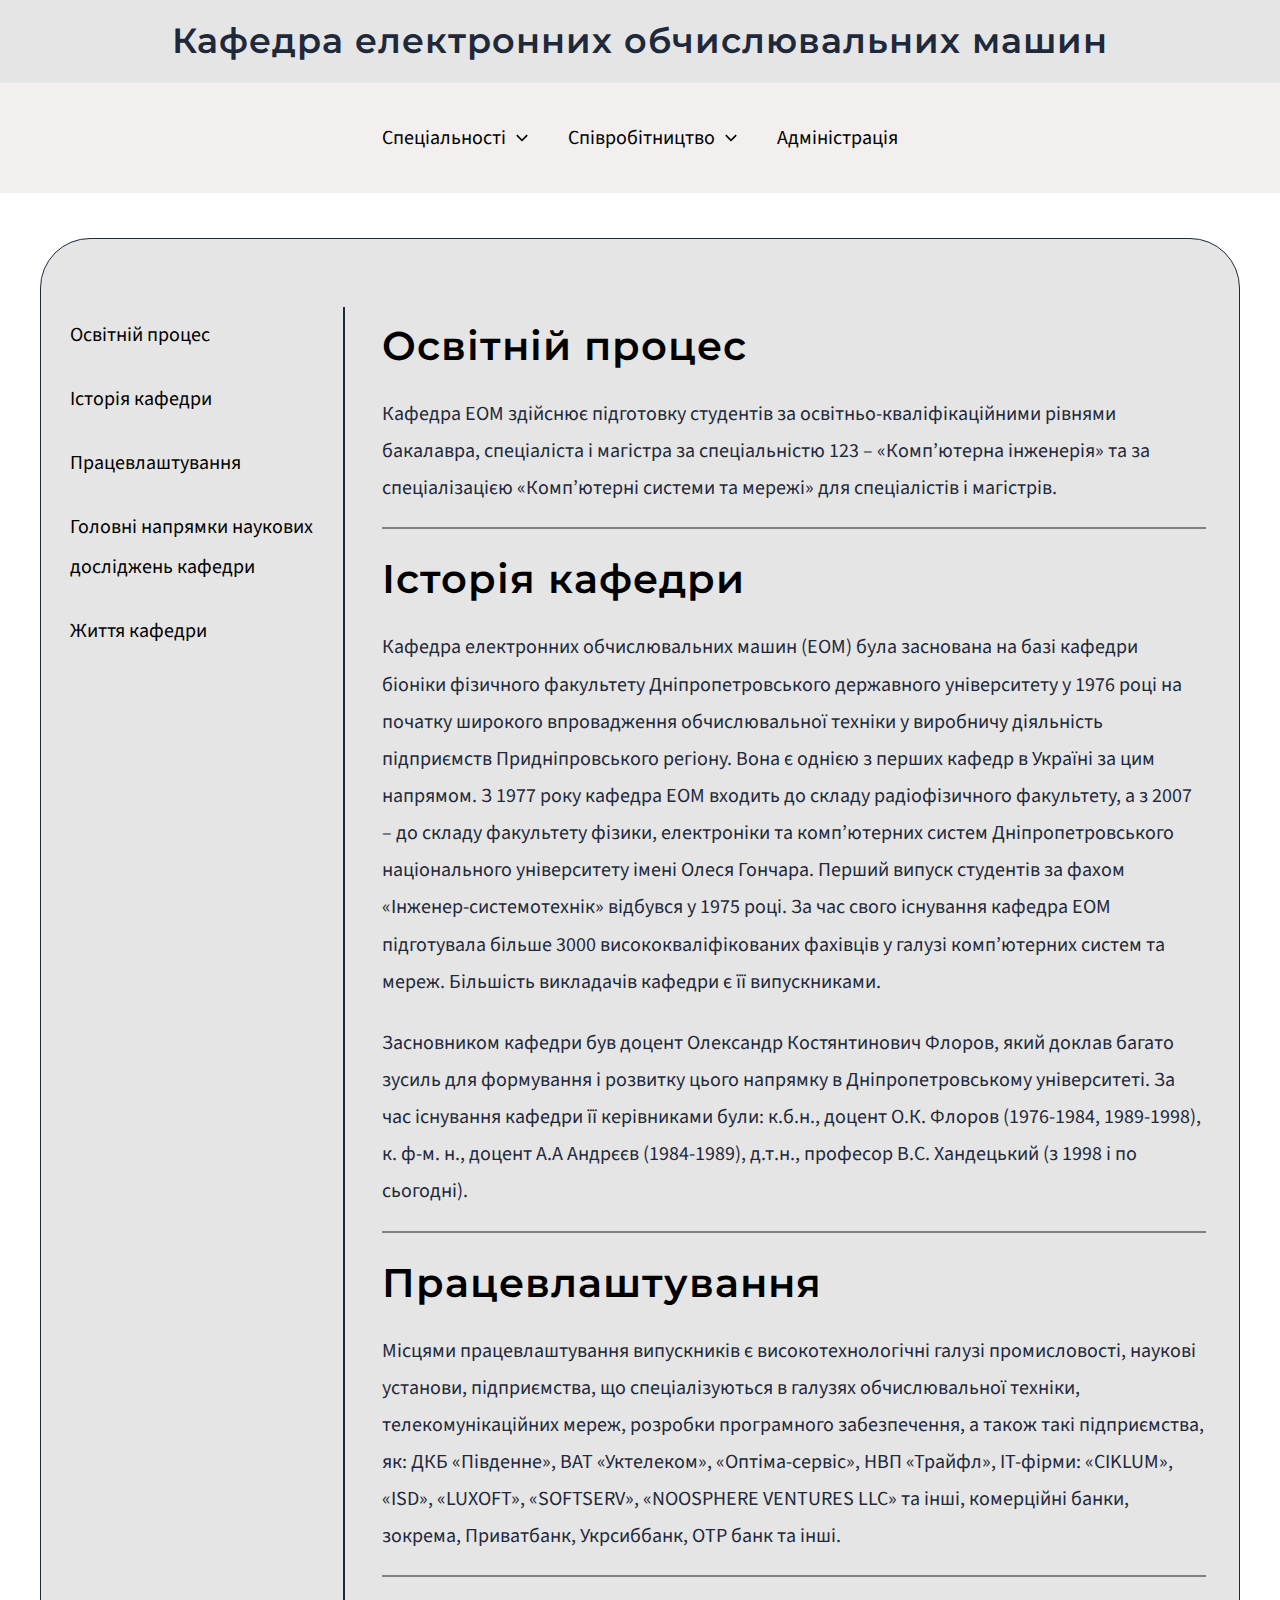
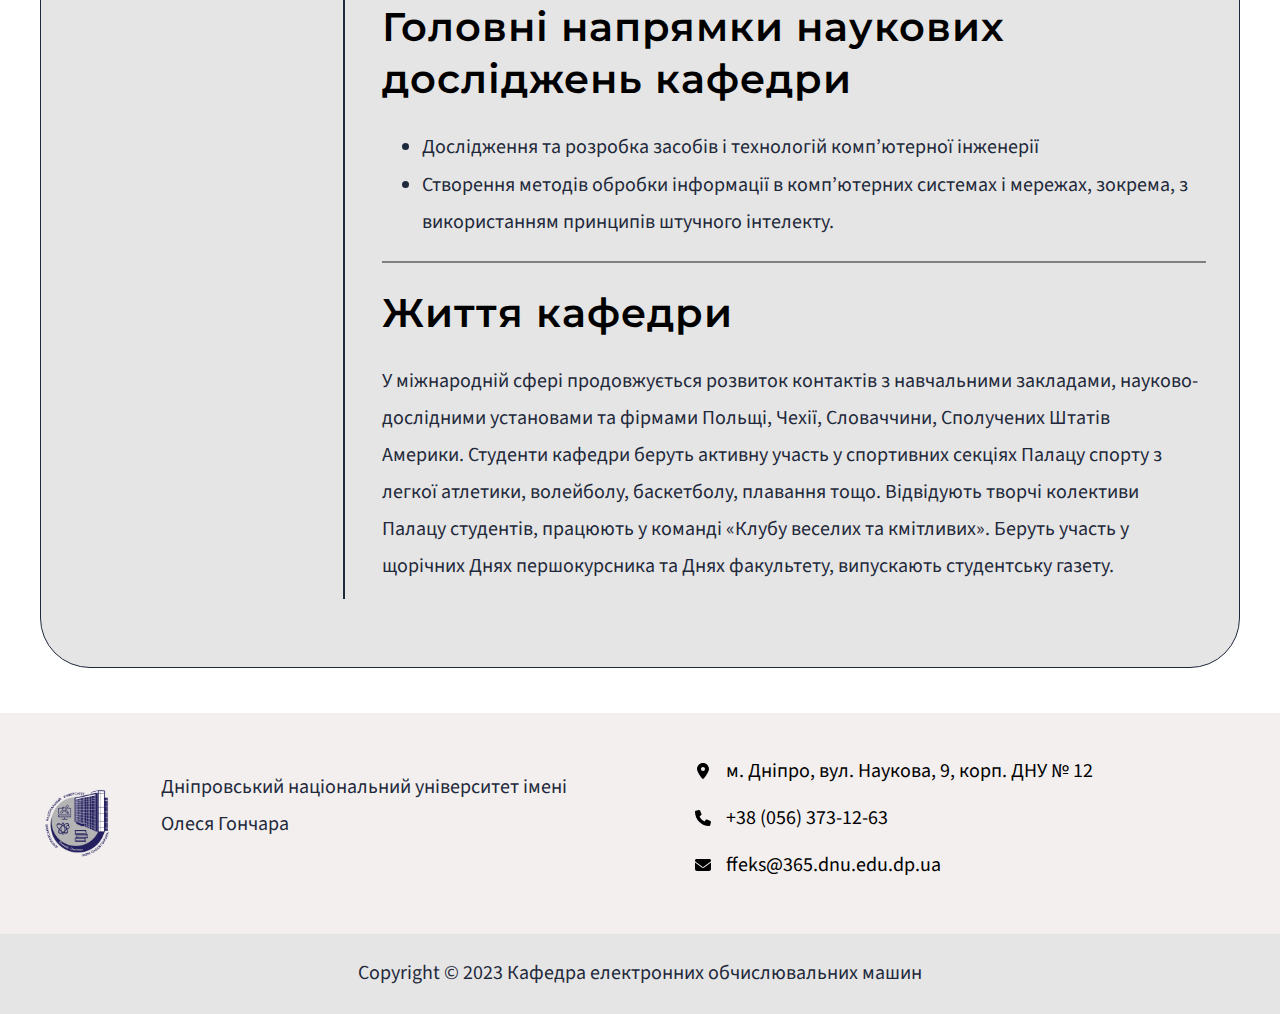
==== commit f9cd44f2: "final disign" ====
--- a/index.html
+++ b/index.html
@@ -28,7 +28,7 @@
 	padding: 0 !important;
 }</style>
 	<link rel="stylesheet" id="astra-theme-css-css" href="https://babaidi.github.io/keo/wp-content/themes/astra/assets/css/minified/main.min.css?ver=4.1.3" media="all">
-<style id="astra-theme-css-inline-css">:root{--ast-container-default-xlg-padding:3em;--ast-container-default-lg-padding:3em;--ast-container-default-slg-padding:2em;--ast-container-default-md-padding:3em;--ast-container-default-sm-padding:3em;--ast-container-default-xs-padding:2.4em;--ast-container-default-xxs-padding:1.8em;--ast-code-block-background:#ECEFF3;--ast-comment-inputs-background:#F9FAFB;}html{font-size:125%;}a{color:var(--ast-global-color-0);}a:hover,a:focus{color:var(--ast-global-color-1);}body,button,input,select,textarea,.ast-button,.ast-custom-button{font-family:'Source Sans Pro',sans-serif;font-weight:inherit;font-size:20px;font-size:1rem;}blockquote{color:var(--ast-global-color-2);}h1,.entry-content h1,h2,.entry-content h2,h3,.entry-content h3,h4,.entry-content h4,h5,.entry-content h5,h6,.entry-content h6,.site-title,.site-title a{font-family:'Montserrat',sans-serif;font-weight:600;letter-spacing:1px;}.ast-site-identity .site-title a{color:var(--ast-global-color-2);}.ast-site-identity .site-title a:hover{color:var(--ast-global-color-8);}.site-title{font-size:35px;font-size:1.75rem;display:block;}.site-header .site-description{font-size:15px;font-size:0.75rem;display:none;}.entry-title{font-size:30px;font-size:1.5rem;}h1,.entry-content h1{font-size:48px;font-size:2.4rem;font-weight:600;font-family:'Montserrat',sans-serif;}h2,.entry-content h2{font-size:40px;font-size:2rem;font-weight:600;font-family:'Montserrat',sans-serif;}h3,.entry-content h3{font-size:32px;font-size:1.6rem;font-weight:600;font-family:'Montserrat',sans-serif;}h4,.entry-content h4{font-size:24px;font-size:1.2rem;font-weight:600;font-family:'Montserrat',sans-serif;}h5,.entry-content h5{font-size:20px;font-size:1rem;font-weight:600;font-family:'Montserrat',sans-serif;}h6,.entry-content h6{font-size:17px;font-size:0.85rem;font-weight:600;font-family:'Montserrat',sans-serif;}::selection{background-color:var(--ast-global-color-0);color:#ffffff;}body,h1,.entry-title a,.entry-content h1,h2,.entry-content h2,h3,.entry-content h3,h4,.entry-content h4,h5,.entry-content h5,h6,.entry-content h6{color:var(--ast-global-color-2);}.tagcloud a:hover,.tagcloud a:focus,.tagcloud a.current-item{color:#ffffff;border-color:var(--ast-global-color-0);background-color:var(--ast-global-color-0);}input:focus,input[type="text"]:focus,input[type="email"]:focus,input[type="url"]:focus,input[type="password"]:focus,input[type="reset"]:focus,input[type="search"]:focus,textarea:focus{border-color:var(--ast-global-color-0);}input[type="radio"]:checked,input[type=reset],input[type="checkbox"]:checked,input[type="checkbox"]:hover:checked,input[type="checkbox"]:focus:checked,input[type=range]::-webkit-slider-thumb{border-color:var(--ast-global-color-0);background-color:var(--ast-global-color-0);box-shadow:none;}.site-footer a:hover + .post-count,.site-footer a:focus + .post-count{background:var(--ast-global-color-0);border-color:var(--ast-global-color-0);}.single .nav-links .nav-previous,.single .nav-links .nav-next{color:var(--ast-global-color-0);}.entry-meta,.entry-meta *{line-height:1.45;color:var(--ast-global-color-0);}.entry-meta a:hover,.entry-meta a:hover *,.entry-meta a:focus,.entry-meta a:focus *,.page-links > .page-link,.page-links .page-link:hover,.post-navigation a:hover{color:var(--ast-global-color-1);}#cat option,.secondary .calendar_wrap thead a,.secondary .calendar_wrap thead a:visited{color:var(--ast-global-color-0);}.secondary .calendar_wrap #today,.ast-progress-val span{background:var(--ast-global-color-0);}.secondary a:hover + .post-count,.secondary a:focus + .post-count{background:var(--ast-global-color-0);border-color:var(--ast-global-color-0);}.calendar_wrap #today > a{color:#ffffff;}.page-links .page-link,.single .post-navigation a{color:var(--ast-global-color-0);}.ast-archive-title{color:var(--ast-global-color-8);}.widget-title{font-size:28px;font-size:1.4rem;color:var(--ast-global-color-8);}a:focus-visible,.ast-menu-toggle:focus-visible,.site .skip-link:focus-visible,.wp-block-loginout input:focus-visible,.wp-block-search.wp-block-search__button-inside .wp-block-search__inside-wrapper,.ast-header-navigation-arrow:focus-visible{outline-style:dotted;outline-color:inherit;outline-width:thin;border-color:transparent;}input:focus,input[type="text"]:focus,input[type="email"]:focus,input[type="url"]:focus,input[type="password"]:focus,input[type="reset"]:focus,input[type="search"]:focus,textarea:focus,.wp-block-search__input:focus,[data-section="section-header-mobile-trigger"] .ast-button-wrap .ast-mobile-menu-trigger-minimal:focus,.ast-mobile-popup-drawer.active .menu-toggle-close:focus,.woocommerce-ordering select.orderby:focus,#ast-scroll-top:focus,.woocommerce a.add_to_cart_button:focus,.woocommerce .button.single_add_to_cart_button:focus{border-style:dotted;border-color:inherit;border-width:thin;outline-color:transparent;}@media (max-width:921px){#ast-desktop-header{display:none;}}@media (min-width:921px){#ast-mobile-header{display:none;}}.wp-block-buttons.aligncenter{justify-content:center;}@media (max-width:921px){.ast-theme-transparent-header #primary,.ast-theme-transparent-header #secondary{padding:0;}}@media (max-width:921px){.ast-plain-container.ast-no-sidebar #primary{padding:0;}}.ast-plain-container.ast-no-sidebar #primary{margin-top:0;margin-bottom:0;}.wp-block-button.is-style-outline .wp-block-button__link{border-color:var(--ast-global-color-7);}div.wp-block-button.is-style-outline > .wp-block-button__link:not(.has-text-color),div.wp-block-button.wp-block-button__link.is-style-outline:not(.has-text-color){color:var(--ast-global-color-7);}.wp-block-button.is-style-outline .wp-block-button__link:hover,div.wp-block-button.is-style-outline .wp-block-button__link:focus,div.wp-block-button.is-style-outline > .wp-block-button__link:not(.has-text-color):hover,div.wp-block-button.wp-block-button__link.is-style-outline:not(.has-text-color):hover{color:var(--ast-global-color-2);background-color:var(--ast-global-color-7);border-color:var(--ast-global-color-7);}.post-page-numbers.current .page-link,.ast-pagination .page-numbers.current{color:#ffffff;border-color:var(--ast-global-color-0);background-color:var(--ast-global-color-0);border-radius:2px;}h1.widget-title{font-weight:600;}h2.widget-title{font-weight:600;}h3.widget-title{font-weight:600;}#page{display:flex;flex-direction:column;min-height:100vh;}.ast-404-layout-1 h1.page-title{color:var(--ast-global-color-2);}.single .post-navigation a{line-height:1em;height:inherit;}.error-404 .page-sub-title{font-size:1.5rem;font-weight:inherit;}.search .site-content .content-area .search-form{margin-bottom:0;}#page .site-content{flex-grow:1;}.widget{margin-bottom:3.5em;}#secondary li{line-height:1.5em;}#secondary .wp-block-group h2{margin-bottom:0.7em;}#secondary h2{font-size:1.7rem;}.ast-separate-container .ast-article-post,.ast-separate-container .ast-article-single,.ast-separate-container .ast-comment-list li.depth-1,.ast-separate-container .comment-respond{padding:3em;}.ast-separate-container .ast-comment-list li.depth-1,.hentry{margin-bottom:2em;}.ast-separate-container .ast-archive-description,.ast-separate-container .ast-author-box{background-color:var(--ast-global-color-5);border-bottom:1px solid var(--ast-border-color);}.ast-separate-container .comments-title{padding:2em 2em 0 2em;}.ast-page-builder-template .comment-form-textarea,.ast-comment-formwrap .ast-grid-common-col{padding:0;}.ast-comment-formwrap{padding:0 20px;display:inline-flex;column-gap:20px;}.archive.ast-page-builder-template .entry-header{margin-top:2em;}.ast-page-builder-template .ast-comment-formwrap{width:100%;}.entry-title{margin-bottom:0.5em;}.ast-archive-description p{font-size:inherit;font-weight:inherit;line-height:inherit;}@media (min-width:921px){.ast-left-sidebar.ast-page-builder-template #secondary,.archive.ast-right-sidebar.ast-page-builder-template .site-main{padding-left:20px;padding-right:20px;}}@media (max-width:544px){.ast-comment-formwrap.ast-row{column-gap:10px;display:inline-block;}#ast-commentform .ast-grid-common-col{position:relative;width:100%;}}@media (min-width:1201px){.ast-separate-container .ast-article-post,.ast-separate-container .ast-article-single,.ast-separate-container .ast-author-box,.ast-separate-container .ast-404-layout-1,.ast-separate-container .no-results{padding:3em;}}@media (max-width:921px){.ast-separate-container #primary,.ast-separate-container #secondary{padding:1.5em 0;}#primary,#secondary{padding:1.5em 0;margin:0;}.ast-left-sidebar #content > .ast-container{display:flex;flex-direction:column-reverse;width:100%;}}@media (min-width:922px){.ast-separate-container.ast-right-sidebar #primary,.ast-separate-container.ast-left-sidebar #primary{border:0;}.search-no-results.ast-separate-container #primary{margin-bottom:4em;}}.wp-block-button .wp-block-button__link{color:var(--ast-global-color-2);}.wp-block-button .wp-block-button__link:hover,.wp-block-button .wp-block-button__link:focus{color:var(--ast-global-color-2);background-color:var(--ast-global-color-7);border-color:var(--ast-global-color-7);}.wp-block-button .wp-block-button__link,.wp-block-search .wp-block-search__button,body .wp-block-file .wp-block-file__button{border-style:solid;border-top-width:0px;border-right-width:0px;border-left-width:0px;border-bottom-width:0px;border-color:var(--ast-global-color-7);background-color:var(--ast-global-color-7);color:var(--ast-global-color-2);font-family:inherit;font-weight:600;line-height:1em;font-size:20px;font-size:1rem;border-top-left-radius:50px;border-top-right-radius:50px;border-bottom-right-radius:50px;border-bottom-left-radius:50px;padding-top:20px;padding-right:40px;padding-bottom:20px;padding-left:40px;}@media (max-width:921px){.wp-block-button .wp-block-button__link,.wp-block-search .wp-block-search__button,body .wp-block-file .wp-block-file__button{padding-top:18px;padding-right:32px;padding-bottom:18px;padding-left:32px;}}@media (max-width:544px){.wp-block-button .wp-block-button__link,.wp-block-search .wp-block-search__button,body .wp-block-file .wp-block-file__button{padding-top:15px;padding-right:28px;padding-bottom:15px;padding-left:28px;}}.menu-toggle,button,.ast-button,.ast-custom-button,.button,input#submit,input[type="button"],input[type="submit"],input[type="reset"],form[CLASS*="wp-block-search__"].wp-block-search .wp-block-search__inside-wrapper .wp-block-search__button,body .wp-block-file .wp-block-file__button,.search .search-submit,.woocommerce a.button,.woocommerce button.button,.woocommerce .woocommerce-message a.button,.woocommerce #respond input#submit.alt,.woocommerce input.button.alt,.woocommerce input.button,.woocommerce input.button:disabled,.woocommerce input.button:disabled[disabled],.woocommerce input.button:disabled:hover,.woocommerce input.button:disabled[disabled]:hover,.woocommerce #respond input#submit,.woocommerce button.button.alt.disabled,.wc-block-grid__products .wc-block-grid__product .wp-block-button__link,.wc-block-grid__product-onsale,[CLASS*="wc-block"] button,.woocommerce-js .astra-cart-drawer .astra-cart-drawer-content .woocommerce-mini-cart__buttons .button:not(.checkout):not(.ast-continue-shopping),.woocommerce-js .astra-cart-drawer .astra-cart-drawer-content .woocommerce-mini-cart__buttons a.checkout,.woocommerce button.button.alt.disabled.wc-variation-selection-needed{border-style:solid;border-top-width:0px;border-right-width:0px;border-left-width:0px;border-bottom-width:0px;color:var(--ast-global-color-2);border-color:var(--ast-global-color-7);background-color:var(--ast-global-color-7);padding-top:20px;padding-right:40px;padding-bottom:20px;padding-left:40px;font-family:inherit;font-weight:600;font-size:20px;font-size:1rem;line-height:1em;border-top-left-radius:50px;border-top-right-radius:50px;border-bottom-right-radius:50px;border-bottom-left-radius:50px;}button:focus,.menu-toggle:hover,button:hover,.ast-button:hover,.ast-custom-button:hover .button:hover,.ast-custom-button:hover ,input[type=reset]:hover,input[type=reset]:focus,input#submit:hover,input#submit:focus,input[type="button"]:hover,input[type="button"]:focus,input[type="submit"]:hover,input[type="submit"]:focus,form[CLASS*="wp-block-search__"].wp-block-search .wp-block-search__inside-wrapper .wp-block-search__button:hover,form[CLASS*="wp-block-search__"].wp-block-search .wp-block-search__inside-wrapper .wp-block-search__button:focus,body .wp-block-file .wp-block-file__button:hover,body .wp-block-file .wp-block-file__button:focus,.woocommerce a.button:hover,.woocommerce button.button:hover,.woocommerce .woocommerce-message a.button:hover,.woocommerce #respond input#submit:hover,.woocommerce #respond input#submit.alt:hover,.woocommerce input.button.alt:hover,.woocommerce input.button:hover,.woocommerce button.button.alt.disabled:hover,.wc-block-grid__products .wc-block-grid__product .wp-block-button__link:hover,[CLASS*="wc-block"] button:hover,.woocommerce-js .astra-cart-drawer .astra-cart-drawer-content .woocommerce-mini-cart__buttons .button:not(.checkout):not(.ast-continue-shopping):hover,.woocommerce-js .astra-cart-drawer .astra-cart-drawer-content .woocommerce-mini-cart__buttons a.checkout:hover,.woocommerce button.button.alt.disabled.wc-variation-selection-needed:hover{color:var(--ast-global-color-2);background-color:var(--ast-global-color-7);border-color:var(--ast-global-color-7);}form[CLASS*="wp-block-search__"].wp-block-search .wp-block-search__inside-wrapper .wp-block-search__button.has-icon{padding-top:calc(20px - 3px);padding-right:calc(40px - 3px);padding-bottom:calc(20px - 3px);padding-left:calc(40px - 3px);}@media (max-width:921px){.menu-toggle,button,.ast-button,.ast-custom-button,.button,input#submit,input[type="button"],input[type="submit"],input[type="reset"],form[CLASS*="wp-block-search__"].wp-block-search .wp-block-search__inside-wrapper .wp-block-search__button,body .wp-block-file .wp-block-file__button,.search .search-submit,.woocommerce a.button,.woocommerce button.button,.woocommerce .woocommerce-message a.button,.woocommerce #respond input#submit.alt,.woocommerce input.button.alt,.woocommerce input.button,.woocommerce input.button:disabled,.woocommerce input.button:disabled[disabled],.woocommerce input.button:disabled:hover,.woocommerce input.button:disabled[disabled]:hover,.woocommerce #respond input#submit,.woocommerce button.button.alt.disabled,.wc-block-grid__products .wc-block-grid__product .wp-block-button__link,.wc-block-grid__product-onsale,[CLASS*="wc-block"] button,.woocommerce-js .astra-cart-drawer .astra-cart-drawer-content .woocommerce-mini-cart__buttons .button:not(.checkout):not(.ast-continue-shopping),.woocommerce-js .astra-cart-drawer .astra-cart-drawer-content .woocommerce-mini-cart__buttons a.checkout,.woocommerce button.button.alt.disabled.wc-variation-selection-needed{padding-top:18px;padding-right:32px;padding-bottom:18px;padding-left:32px;}}@media (max-width:544px){.menu-toggle,button,.ast-button,.ast-custom-button,.button,input#submit,input[type="button"],input[type="submit"],input[type="reset"],form[CLASS*="wp-block-search__"].wp-block-search .wp-block-search__inside-wrapper .wp-block-search__button,body .wp-block-file .wp-block-file__button,.search .search-submit,.woocommerce a.button,.woocommerce button.button,.woocommerce .woocommerce-message a.button,.woocommerce #respond input#submit.alt,.woocommerce input.button.alt,.woocommerce input.button,.woocommerce input.button:disabled,.woocommerce input.button:disabled[disabled],.woocommerce input.button:disabled:hover,.woocommerce input.button:disabled[disabled]:hover,.woocommerce #respond input#submit,.woocommerce button.button.alt.disabled,.wc-block-grid__products .wc-block-grid__product .wp-block-button__link,.wc-block-grid__product-onsale,[CLASS*="wc-block"] button,.woocommerce-js .astra-cart-drawer .astra-cart-drawer-content .woocommerce-mini-cart__buttons .button:not(.checkout):not(.ast-continue-shopping),.woocommerce-js .astra-cart-drawer .astra-cart-drawer-content .woocommerce-mini-cart__buttons a.checkout,.woocommerce button.button.alt.disabled.wc-variation-selection-needed{padding-top:15px;padding-right:28px;padding-bottom:15px;padding-left:28px;}}@media (max-width:921px){.ast-mobile-header-stack .main-header-bar .ast-search-menu-icon{display:inline-block;}.ast-header-break-point.ast-header-custom-item-outside .ast-mobile-header-stack .main-header-bar .ast-search-icon{margin:0;}.ast-comment-avatar-wrap img{max-width:2.5em;}.ast-separate-container .ast-comment-list li.depth-1{padding:1.5em 2.14em;}.ast-separate-container .comment-respond{padding:2em 2.14em;}.ast-comment-meta{padding:0 1.8888em 1.3333em;}}@media (min-width:544px){.ast-container{max-width:100%;}}@media (max-width:544px){.ast-separate-container .ast-article-post,.ast-separate-container .ast-article-single,.ast-separate-container .comments-title,.ast-separate-container .ast-archive-description{padding:1.5em 1em;}.ast-separate-container #content .ast-container{padding-left:0.54em;padding-right:0.54em;}.ast-separate-container .ast-comment-list li.depth-1{padding:1.5em 1em;margin-bottom:1.5em;}.ast-separate-container .ast-comment-list .bypostauthor{padding:.5em;}.ast-search-menu-icon.ast-dropdown-active .search-field{width:170px;}}@media (max-width:921px){.widget-title{font-size:24px;font-size:1.4117647058824rem;}body,button,input,select,textarea,.ast-button,.ast-custom-button{font-size:17px;font-size:0.85rem;}#secondary,#secondary button,#secondary input,#secondary select,#secondary textarea{font-size:17px;font-size:0.85rem;}.site-title{font-size:20px;font-size:1rem;display:block;}.site-header .site-description{display:none;}.entry-title{font-size:30px;}h1,.entry-content h1{font-size:36px;}h2,.entry-content h2{font-size:30px;}h3,.entry-content h3{font-size:25px;}h4,.entry-content h4{font-size:20px;font-size:1rem;}h5,.entry-content h5{font-size:17px;font-size:0.85rem;}h6,.entry-content h6{font-size:15px;font-size:0.75rem;}}@media (max-width:544px){.widget-title{font-size:24px;font-size:1.4117647058824rem;}body,button,input,select,textarea,.ast-button,.ast-custom-button{font-size:17px;font-size:0.85rem;}#secondary,#secondary button,#secondary input,#secondary select,#secondary textarea{font-size:17px;font-size:0.85rem;}.site-title{font-size:13px;font-size:0.65rem;display:block;}.site-header .site-description{display:none;}.entry-title{font-size:30px;}h1,.entry-content h1{font-size:32px;}h2,.entry-content h2{font-size:26px;}h3,.entry-content h3{font-size:22px;}h4,.entry-content h4{font-size:18px;font-size:0.9rem;}h5,.entry-content h5{font-size:15px;font-size:0.75rem;}h6,.entry-content h6{font-size:13px;font-size:0.65rem;}}@media (max-width:544px){html{font-size:125%;}}@media (min-width:922px){.ast-container{max-width:1240px;}}@media (min-width:922px){.site-content .ast-container{display:flex;}}@media (max-width:921px){.site-content .ast-container{flex-direction:column;}}@media (min-width:922px){.main-header-menu .sub-menu .menu-item.ast-left-align-sub-menu:hover > .sub-menu,.main-header-menu .sub-menu .menu-item.ast-left-align-sub-menu.focus > .sub-menu{margin-left:-0px;}}blockquote,cite {font-style: initial;}.wp-block-file {display: flex;align-items: center;flex-wrap: wrap;justify-content: space-between;}.wp-block-pullquote {border: none;}.wp-block-pullquote blockquote::before {content: "\201D";font-family: "Helvetica",sans-serif;display: flex;transform: rotate( 180deg );font-size: 6rem;font-style: normal;line-height: 1;font-weight: bold;align-items: center;justify-content: center;}.has-text-align-right > blockquote::before {justify-content: flex-start;}.has-text-align-left > blockquote::before {justify-content: flex-end;}figure.wp-block-pullquote.is-style-solid-color blockquote {max-width: 100%;text-align: inherit;}html body {--wp--custom--ast-default-block-top-padding: 100px;--wp--custom--ast-default-block-right-padding: 80px;--wp--custom--ast-default-block-bottom-padding: 100px;--wp--custom--ast-default-block-left-padding: 80px;--wp--custom--ast-container-width: 1200px;--wp--custom--ast-content-width-size: 1200px;--wp--custom--ast-wide-width-size: calc(1200px + var(--wp--custom--ast-default-block-left-padding) + var(--wp--custom--ast-default-block-right-padding));}.ast-narrow-container {--wp--custom--ast-content-width-size: 750px;--wp--custom--ast-wide-width-size: 750px;}@media(max-width: 921px) {html body {--wp--custom--ast-default-block-top-padding: 50px;--wp--custom--ast-default-block-right-padding: 50px;--wp--custom--ast-default-block-bottom-padding: 50px;--wp--custom--ast-default-block-left-padding: 50px;}}@media(max-width: 544px) {html body {--wp--custom--ast-default-block-top-padding: 50px;--wp--custom--ast-default-block-right-padding: 30px;--wp--custom--ast-default-block-bottom-padding: 50px;--wp--custom--ast-default-block-left-padding: 30px;}}.entry-content > .wp-block-group,.entry-content > .wp-block-cover,.entry-content > .wp-block-columns {padding-top: var(--wp--custom--ast-default-block-top-padding);padding-right: var(--wp--custom--ast-default-block-right-padding);padding-bottom: var(--wp--custom--ast-default-block-bottom-padding);padding-left: var(--wp--custom--ast-default-block-left-padding);}.ast-plain-container.ast-no-sidebar .entry-content > .alignfull,.ast-page-builder-template .ast-no-sidebar .entry-content > .alignfull {margin-left: calc( -50vw + 50%);margin-right: calc( -50vw + 50%);max-width: 100vw;width: 100vw;}.ast-plain-container.ast-no-sidebar .entry-content .alignfull .alignfull,.ast-page-builder-template.ast-no-sidebar .entry-content .alignfull .alignfull,.ast-plain-container.ast-no-sidebar .entry-content .alignfull .alignwide,.ast-page-builder-template.ast-no-sidebar .entry-content .alignfull .alignwide,.ast-plain-container.ast-no-sidebar .entry-content .alignwide .alignfull,.ast-page-builder-template.ast-no-sidebar .entry-content .alignwide .alignfull,.ast-plain-container.ast-no-sidebar .entry-content .alignwide .alignwide,.ast-page-builder-template.ast-no-sidebar .entry-content .alignwide .alignwide,.ast-plain-container.ast-no-sidebar .entry-content .wp-block-column .alignfull,.ast-page-builder-template.ast-no-sidebar .entry-content .wp-block-column .alignfull,.ast-plain-container.ast-no-sidebar .entry-content .wp-block-column .alignwide,.ast-page-builder-template.ast-no-sidebar .entry-content .wp-block-column .alignwide {margin-left: auto;margin-right: auto;width: 100%;}[ast-blocks-layout] .wp-block-separator:not(.is-style-dots) {height: 0;}[ast-blocks-layout] .wp-block-separator {margin: 20px auto;}[ast-blocks-layout] .wp-block-separator:not(.is-style-wide):not(.is-style-dots) {max-width: 100px;}[ast-blocks-layout] .wp-block-separator.has-background {padding: 0;}.entry-content[ast-blocks-layout] > * {max-width: var(--wp--custom--ast-content-width-size);margin-left: auto;margin-right: auto;}.entry-content[ast-blocks-layout] > .alignwide {max-width: var(--wp--custom--ast-wide-width-size);}.entry-content[ast-blocks-layout] .alignfull {max-width: none;}.entry-content .wp-block-columns {margin-bottom: 0;}blockquote {margin: 1.5em;border: none;}.wp-block-quote:not(.has-text-align-right):not(.has-text-align-center) {border-left: 5px solid rgba(0,0,0,0.05);}.has-text-align-right > blockquote,blockquote.has-text-align-right {border-right: 5px solid rgba(0,0,0,0.05);}.has-text-align-left > blockquote,blockquote.has-text-align-left {border-left: 5px solid rgba(0,0,0,0.05);}.wp-block-site-tagline,.wp-block-latest-posts .read-more {margin-top: 15px;}.wp-block-loginout p label {display: block;}.wp-block-loginout p:not(.login-remember):not(.login-submit) input {width: 100%;}.wp-block-loginout input:focus {border-color: transparent;}.wp-block-loginout input:focus {outline: thin dotted;}.entry-content .wp-block-media-text .wp-block-media-text__content {padding: 0 0 0 8%;}.entry-content .wp-block-media-text.has-media-on-the-right .wp-block-media-text__content {padding: 0 8% 0 0;}.entry-content .wp-block-media-text.has-background .wp-block-media-text__content {padding: 8%;}.entry-content .wp-block-cover:not([class*="background-color"]) .wp-block-cover__inner-container,.entry-content .wp-block-cover:not([class*="background-color"]) .wp-block-cover-image-text,.entry-content .wp-block-cover:not([class*="background-color"]) .wp-block-cover-text,.entry-content .wp-block-cover-image:not([class*="background-color"]) .wp-block-cover__inner-container,.entry-content .wp-block-cover-image:not([class*="background-color"]) .wp-block-cover-image-text,.entry-content .wp-block-cover-image:not([class*="background-color"]) .wp-block-cover-text {color: var(--ast-global-color-5);}.wp-block-loginout .login-remember input {width: 1.1rem;height: 1.1rem;margin: 0 5px 4px 0;vertical-align: middle;}.wp-block-latest-posts > li > *:first-child,.wp-block-latest-posts:not(.is-grid) > li:first-child {margin-top: 0;}.wp-block-search__inside-wrapper .wp-block-search__input {padding: 0 10px;color: var(--ast-global-color-3);background: var(--ast-global-color-5);border-color: var(--ast-border-color);}.wp-block-latest-posts .read-more {margin-bottom: 1.5em;}.wp-block-search__no-button .wp-block-search__inside-wrapper .wp-block-search__input {padding-top: 5px;padding-bottom: 5px;}.wp-block-latest-posts .wp-block-latest-posts__post-date,.wp-block-latest-posts .wp-block-latest-posts__post-author {font-size: 1rem;}.wp-block-latest-posts > li > *,.wp-block-latest-posts:not(.is-grid) > li {margin-top: 12px;margin-bottom: 12px;}.ast-page-builder-template .entry-content[ast-blocks-layout] > *,.ast-page-builder-template .entry-content[ast-blocks-layout] > .alignfull > * {max-width: none;}.ast-page-builder-template .entry-content[ast-blocks-layout] > .alignwide > * {max-width: var(--wp--custom--ast-wide-width-size);}.ast-page-builder-template .entry-content[ast-blocks-layout] > .inherit-container-width > *,.ast-page-builder-template .entry-content[ast-blocks-layout] > * > *,.entry-content[ast-blocks-layout] > .wp-block-cover .wp-block-cover__inner-container {max-width: var(--wp--custom--ast-content-width-size);margin-left: auto;margin-right: auto;}.entry-content[ast-blocks-layout] .wp-block-cover:not(.alignleft):not(.alignright) {width: auto;}@media(max-width: 1200px) {.ast-separate-container .entry-content > .alignfull,.ast-separate-container .entry-content[ast-blocks-layout] > .alignwide,.ast-plain-container .entry-content[ast-blocks-layout] > .alignwide,.ast-plain-container .entry-content .alignfull {margin-left: calc(-1 * min(var(--ast-container-default-xlg-padding),20px)) ;margin-right: calc(-1 * min(var(--ast-container-default-xlg-padding),20px));}}@media(min-width: 1201px) {.ast-separate-container .entry-content > .alignfull {margin-left: calc(-1 * var(--ast-container-default-xlg-padding) );margin-right: calc(-1 * var(--ast-container-default-xlg-padding) );}.ast-separate-container .entry-content[ast-blocks-layout] > .alignwide,.ast-plain-container .entry-content[ast-blocks-layout] > .alignwide {margin-left: calc(-1 * var(--wp--custom--ast-default-block-left-padding) );margin-right: calc(-1 * var(--wp--custom--ast-default-block-right-padding) );}}@media(min-width: 921px) {.ast-separate-container .entry-content .wp-block-group.alignwide:not(.inherit-container-width) > :where(:not(.alignleft):not(.alignright)),.ast-plain-container .entry-content .wp-block-group.alignwide:not(.inherit-container-width) > :where(:not(.alignleft):not(.alignright)) {max-width: calc( var(--wp--custom--ast-content-width-size) + 80px );}.ast-plain-container.ast-right-sidebar .entry-content[ast-blocks-layout] .alignfull,.ast-plain-container.ast-left-sidebar .entry-content[ast-blocks-layout] .alignfull {margin-left: -60px;margin-right: -60px;}}@media(min-width: 544px) {.entry-content > .alignleft {margin-right: 20px;}.entry-content > .alignright {margin-left: 20px;}}@media (max-width:544px){.wp-block-columns .wp-block-column:not(:last-child){margin-bottom:20px;}.wp-block-latest-posts{margin:0;}}@media( max-width: 600px ) {.entry-content .wp-block-media-text .wp-block-media-text__content,.entry-content .wp-block-media-text.has-media-on-the-right .wp-block-media-text__content {padding: 8% 0 0;}.entry-content .wp-block-media-text.has-background .wp-block-media-text__content {padding: 8%;}}.ast-narrow-container .site-content .wp-block-uagb-image--align-full .wp-block-uagb-image__figure {max-width: 100%;margin-left: auto;margin-right: auto;}.entry-content ul,.entry-content ol {padding: revert;margin: revert;}:root .has-ast-global-color-0-color{color:var(--ast-global-color-0);}:root .has-ast-global-color-0-background-color{background-color:var(--ast-global-color-0);}:root .wp-block-button .has-ast-global-color-0-color{color:var(--ast-global-color-0);}:root .wp-block-button .has-ast-global-color-0-background-color{background-color:var(--ast-global-color-0);}:root .has-ast-global-color-1-color{color:var(--ast-global-color-1);}:root .has-ast-global-color-1-background-color{background-color:var(--ast-global-color-1);}:root .wp-block-button .has-ast-global-color-1-color{color:var(--ast-global-color-1);}:root .wp-block-button .has-ast-global-color-1-background-color{background-color:var(--ast-global-color-1);}:root .has-ast-global-color-2-color{color:var(--ast-global-color-2);}:root .has-ast-global-color-2-background-color{background-color:var(--ast-global-color-2);}:root .wp-block-button .has-ast-global-color-2-color{color:var(--ast-global-color-2);}:root .wp-block-button .has-ast-global-color-2-background-color{background-color:var(--ast-global-color-2);}:root .has-ast-global-color-3-color{color:var(--ast-global-color-3);}:root .has-ast-global-color-3-background-color{background-color:var(--ast-global-color-3);}:root .wp-block-button .has-ast-global-color-3-color{color:var(--ast-global-color-3);}:root .wp-block-button .has-ast-global-color-3-background-color{background-color:var(--ast-global-color-3);}:root .has-ast-global-color-4-color{color:var(--ast-global-color-4);}:root .has-ast-global-color-4-background-color{background-color:var(--ast-global-color-4);}:root .wp-block-button .has-ast-global-color-4-color{color:var(--ast-global-color-4);}:root .wp-block-button .has-ast-global-color-4-background-color{background-color:var(--ast-global-color-4);}:root .has-ast-global-color-5-color{color:var(--ast-global-color-5);}:root .has-ast-global-color-5-background-color{background-color:var(--ast-global-color-5);}:root .wp-block-button .has-ast-global-color-5-color{color:var(--ast-global-color-5);}:root .wp-block-button .has-ast-global-color-5-background-color{background-color:var(--ast-global-color-5);}:root .has-ast-global-color-6-color{color:var(--ast-global-color-6);}:root .has-ast-global-color-6-background-color{background-color:var(--ast-global-color-6);}:root .wp-block-button .has-ast-global-color-6-color{color:var(--ast-global-color-6);}:root .wp-block-button .has-ast-global-color-6-background-color{background-color:var(--ast-global-color-6);}:root .has-ast-global-color-7-color{color:var(--ast-global-color-7);}:root .has-ast-global-color-7-background-color{background-color:var(--ast-global-color-7);}:root .wp-block-button .has-ast-global-color-7-color{color:var(--ast-global-color-7);}:root .wp-block-button .has-ast-global-color-7-background-color{background-color:var(--ast-global-color-7);}:root .has-ast-global-color-8-color{color:var(--ast-global-color-8);}:root .has-ast-global-color-8-background-color{background-color:var(--ast-global-color-8);}:root .wp-block-button .has-ast-global-color-8-color{color:var(--ast-global-color-8);}:root .wp-block-button .has-ast-global-color-8-background-color{background-color:var(--ast-global-color-8);}:root{--ast-global-color-0:#060097;--ast-global-color-1:#c10fff;--ast-global-color-2:#1e293b;--ast-global-color-3:#67768e;--ast-global-color-4:#eae6e6;--ast-global-color-5:#f8f5f3;--ast-global-color-6:#d5d2d0;--ast-global-color-7:#ffcd57;--ast-global-color-8:#0068a4;}:root {--ast-border-color : var(--ast-global-color-6);}.ast-single-entry-banner {-js-display: flex;display: flex;flex-direction: column;justify-content: center;text-align: center;position: relative;background: #eeeeee;}.ast-single-entry-banner[data-banner-layout="layout-1"] {max-width: 1200px;background: inherit;padding: 20px 0;}.ast-single-entry-banner[data-banner-width-type="custom"] {margin: 0 auto;width: 100%;}.ast-single-entry-banner + .site-content .entry-header {margin-bottom: 0;}header.entry-header .entry-title{font-weight:600;font-size:32px;font-size:1.6rem;}header.entry-header > *:not(:last-child){margin-bottom:10px;}.ast-archive-entry-banner {-js-display: flex;display: flex;flex-direction: column;justify-content: center;text-align: center;position: relative;background: #eeeeee;}.ast-archive-entry-banner[data-banner-width-type="custom"] {margin: 0 auto;width: 100%;}.ast-archive-entry-banner[data-banner-layout="layout-1"] {background: inherit;padding: 20px 0;text-align: left;}body.archive .ast-archive-description{max-width:1200px;width:100%;text-align:left;padding-top:3em;padding-right:3em;padding-bottom:3em;padding-left:3em;}body.archive .ast-archive-description .ast-archive-title,body.archive .ast-archive-description .ast-archive-title *{font-weight:600;font-size:32px;font-size:1.6rem;}body.archive .ast-archive-description > *:not(:last-child){margin-bottom:10px;}@media (max-width:921px){body.archive .ast-archive-description{text-align:left;}}@media (max-width:544px){body.archive .ast-archive-description{text-align:left;}}.ast-breadcrumbs .trail-browse,.ast-breadcrumbs .trail-items,.ast-breadcrumbs .trail-items li{display:inline-block;margin:0;padding:0;border:none;background:inherit;text-indent:0;}.ast-breadcrumbs .trail-browse{font-size:inherit;font-style:inherit;font-weight:inherit;color:inherit;}.ast-breadcrumbs .trail-items{list-style:none;}.trail-items li::after{padding:0 0.3em;content:"\00bb";}.trail-items li:last-of-type::after{display:none;}h1,.entry-content h1,h2,.entry-content h2,h3,.entry-content h3,h4,.entry-content h4,h5,.entry-content h5,h6,.entry-content h6{color:var(--ast-global-color-8);}.entry-title a{color:var(--ast-global-color-8);}@media (max-width:921px){.ast-builder-grid-row-container.ast-builder-grid-row-tablet-3-firstrow .ast-builder-grid-row > *:first-child,.ast-builder-grid-row-container.ast-builder-grid-row-tablet-3-lastrow .ast-builder-grid-row > *:last-child{grid-column:1 / -1;}}@media (max-width:544px){.ast-builder-grid-row-container.ast-builder-grid-row-mobile-3-firstrow .ast-builder-grid-row > *:first-child,.ast-builder-grid-row-container.ast-builder-grid-row-mobile-3-lastrow .ast-builder-grid-row > *:last-child{grid-column:1 / -1;}}.ast-builder-layout-element[data-section="title_tagline"]{display:flex;}@media (max-width:921px){.ast-header-break-point .ast-builder-layout-element[data-section="title_tagline"]{display:flex;}}@media (max-width:544px){.ast-header-break-point .ast-builder-layout-element[data-section="title_tagline"]{display:flex;}}.ast-builder-menu-1{font-family:inherit;font-weight:inherit;}.ast-builder-menu-1 .menu-item > .menu-link{color:var(--ast-global-color-8);}.ast-builder-menu-1 .menu-item > .ast-menu-toggle{color:var(--ast-global-color-8);}.ast-builder-menu-1 .menu-item:hover > .menu-link,.ast-builder-menu-1 .inline-on-mobile .menu-item:hover > .ast-menu-toggle{color:var(--ast-global-color-8);}.ast-builder-menu-1 .menu-item:hover > .ast-menu-toggle{color:var(--ast-global-color-8);}.ast-builder-menu-1 .menu-item.current-menu-item > .menu-link,.ast-builder-menu-1 .inline-on-mobile .menu-item.current-menu-item > .ast-menu-toggle,.ast-builder-menu-1 .current-menu-ancestor > .menu-link{color:var(--ast-global-color-8);}.ast-builder-menu-1 .menu-item.current-menu-item > .ast-menu-toggle{color:var(--ast-global-color-8);}.ast-builder-menu-1 .sub-menu,.ast-builder-menu-1 .inline-on-mobile .sub-menu{border-top-width:2px;border-bottom-width:0px;border-right-width:0px;border-left-width:0px;border-color:var(--ast-global-color-0);border-style:solid;}.ast-builder-menu-1 .main-header-menu > .menu-item > .sub-menu,.ast-builder-menu-1 .main-header-menu > .menu-item > .astra-full-megamenu-wrapper{margin-top:0px;}.ast-desktop .ast-builder-menu-1 .main-header-menu > .menu-item > .sub-menu:before,.ast-desktop .ast-builder-menu-1 .main-header-menu > .menu-item > .astra-full-megamenu-wrapper:before{height:calc( 0px + 5px );}.ast-desktop .ast-builder-menu-1 .menu-item .sub-menu .menu-link{border-style:none;}@media (max-width:921px){.ast-header-break-point .ast-builder-menu-1 .menu-item.menu-item-has-children > .ast-menu-toggle{top:0;}.ast-builder-menu-1 .menu-item-has-children > .menu-link:after{content:unset;}.ast-builder-menu-1 .main-header-menu > .menu-item > .sub-menu,.ast-builder-menu-1 .main-header-menu > .menu-item > .astra-full-megamenu-wrapper{margin-top:0;}}@media (max-width:544px){.ast-header-break-point .ast-builder-menu-1 .menu-item.menu-item-has-children > .ast-menu-toggle{top:0;}.ast-builder-menu-1 .main-header-menu > .menu-item > .sub-menu,.ast-builder-menu-1 .main-header-menu > .menu-item > .astra-full-megamenu-wrapper{margin-top:0;}}.ast-builder-menu-1{display:flex;}@media (max-width:921px){.ast-header-break-point .ast-builder-menu-1{display:flex;}}@media (max-width:544px){.ast-header-break-point .ast-builder-menu-1{display:flex;}}.site-below-footer-wrap{padding-top:20px;padding-bottom:20px;}.site-below-footer-wrap[data-section="section-below-footer-builder"]{background-color:var(--ast-global-color-6);;background-image:none;;min-height:80px;}.site-below-footer-wrap[data-section="section-below-footer-builder"] .ast-builder-grid-row{max-width:1200px;margin-left:auto;margin-right:auto;}.site-below-footer-wrap[data-section="section-below-footer-builder"] .ast-builder-grid-row,.site-below-footer-wrap[data-section="section-below-footer-builder"] .site-footer-section{align-items:flex-start;}.site-below-footer-wrap[data-section="section-below-footer-builder"].ast-footer-row-inline .site-footer-section{display:flex;margin-bottom:0;}.ast-builder-grid-row-full .ast-builder-grid-row{grid-template-columns:1fr;}@media (max-width:921px){.site-below-footer-wrap[data-section="section-below-footer-builder"]{background-color:var(--ast-global-color-6);;background-image:none;;}.site-below-footer-wrap[data-section="section-below-footer-builder"].ast-footer-row-tablet-inline .site-footer-section{display:flex;margin-bottom:0;}.site-below-footer-wrap[data-section="section-below-footer-builder"].ast-footer-row-tablet-stack .site-footer-section{display:block;margin-bottom:10px;}.ast-builder-grid-row-container.ast-builder-grid-row-tablet-full .ast-builder-grid-row{grid-template-columns:1fr;}}@media (max-width:544px){.site-below-footer-wrap[data-section="section-below-footer-builder"].ast-footer-row-mobile-inline .site-footer-section{display:flex;margin-bottom:0;}.site-below-footer-wrap[data-section="section-below-footer-builder"].ast-footer-row-mobile-stack .site-footer-section{display:block;margin-bottom:10px;}.ast-builder-grid-row-container.ast-builder-grid-row-mobile-full .ast-builder-grid-row{grid-template-columns:1fr;}}.site-below-footer-wrap[data-section="section-below-footer-builder"]{display:grid;}@media (max-width:921px){.ast-header-break-point .site-below-footer-wrap[data-section="section-below-footer-builder"]{display:grid;}}@media (max-width:544px){.ast-header-break-point .site-below-footer-wrap[data-section="section-below-footer-builder"]{display:grid;}}.ast-footer-copyright{text-align:center;}.ast-footer-copyright {color:var(--ast-global-color-2);}@media (max-width:921px){.ast-footer-copyright{text-align:center;}}@media (max-width:544px){.ast-footer-copyright{text-align:center;}}.ast-footer-copyright.ast-builder-layout-element{display:flex;}@media (max-width:921px){.ast-header-break-point .ast-footer-copyright.ast-builder-layout-element{display:flex;}}@media (max-width:544px){.ast-header-break-point .ast-footer-copyright.ast-builder-layout-element{display:flex;}}.site-above-footer-wrap{padding-top:20px;padding-bottom:20px;}.site-above-footer-wrap[data-section="section-above-footer-builder"]{background-color:var(--ast-global-color-4);;background-image:none;;min-height:60px;}.site-above-footer-wrap[data-section="section-above-footer-builder"] .ast-builder-grid-row{max-width:100%;padding-left:35px;padding-right:35px;}.site-above-footer-wrap[data-section="section-above-footer-builder"] .ast-builder-grid-row,.site-above-footer-wrap[data-section="section-above-footer-builder"] .site-footer-section{align-items:center;}.site-above-footer-wrap[data-section="section-above-footer-builder"].ast-footer-row-inline .site-footer-section{display:flex;margin-bottom:0;}.ast-builder-grid-row-2-equal .ast-builder-grid-row{grid-template-columns:repeat( 2,1fr );}@media (max-width:921px){.site-above-footer-wrap[data-section="section-above-footer-builder"].ast-footer-row-tablet-inline .site-footer-section{display:flex;margin-bottom:0;}.site-above-footer-wrap[data-section="section-above-footer-builder"].ast-footer-row-tablet-stack .site-footer-section{display:block;margin-bottom:10px;}.ast-builder-grid-row-container.ast-builder-grid-row-tablet-2-equal .ast-builder-grid-row{grid-template-columns:repeat( 2,1fr );}}@media (max-width:544px){.site-above-footer-wrap[data-section="section-above-footer-builder"].ast-footer-row-mobile-inline .site-footer-section{display:flex;margin-bottom:0;}.site-above-footer-wrap[data-section="section-above-footer-builder"].ast-footer-row-mobile-stack .site-footer-section{display:block;margin-bottom:10px;}.ast-builder-grid-row-container.ast-builder-grid-row-mobile-full .ast-builder-grid-row{grid-template-columns:1fr;}}.site-above-footer-wrap[data-section="section-above-footer-builder"]{display:grid;}@media (max-width:921px){.ast-header-break-point .site-above-footer-wrap[data-section="section-above-footer-builder"]{display:grid;}}@media (max-width:544px){.ast-header-break-point .site-above-footer-wrap[data-section="section-above-footer-builder"]{display:grid;}}.site-footer{background-color:var(--ast-global-color-8);;background-image:none;;}.footer-widget-area[data-section="sidebar-widgets-footer-widget-1"].footer-widget-area-inner{text-align:left;}@media (max-width:921px){.footer-widget-area[data-section="sidebar-widgets-footer-widget-1"].footer-widget-area-inner{text-align:center;}}@media (max-width:544px){.footer-widget-area[data-section="sidebar-widgets-footer-widget-1"].footer-widget-area-inner{text-align:center;}}.footer-widget-area[data-section="sidebar-widgets-footer-widget-2"].footer-widget-area-inner{text-align:left;}@media (max-width:921px){.footer-widget-area[data-section="sidebar-widgets-footer-widget-2"].footer-widget-area-inner{text-align:center;}}@media (max-width:544px){.footer-widget-area[data-section="sidebar-widgets-footer-widget-2"].footer-widget-area-inner{text-align:center;}}.footer-widget-area.widget-area.site-footer-focus-item{width:auto;}.footer-widget-area[data-section="sidebar-widgets-footer-widget-1"]{display:block;}@media (max-width:921px){.ast-header-break-point .footer-widget-area[data-section="sidebar-widgets-footer-widget-1"]{display:block;}}@media (max-width:544px){.ast-header-break-point .footer-widget-area[data-section="sidebar-widgets-footer-widget-1"]{display:block;}}.footer-widget-area[data-section="sidebar-widgets-footer-widget-2"]{display:block;}@media (max-width:921px){.ast-header-break-point .footer-widget-area[data-section="sidebar-widgets-footer-widget-2"]{display:block;}}@media (max-width:544px){.ast-header-break-point .footer-widget-area[data-section="sidebar-widgets-footer-widget-2"]{display:block;}}.ast-header-break-point .main-header-bar{border-bottom-width:1px;}@media (min-width:922px){.main-header-bar{border-bottom-width:1px;}}.main-header-menu .menu-item, #astra-footer-menu .menu-item, .main-header-bar .ast-masthead-custom-menu-items{-js-display:flex;display:flex;-webkit-box-pack:center;-webkit-justify-content:center;-moz-box-pack:center;-ms-flex-pack:center;justify-content:center;-webkit-box-orient:vertical;-webkit-box-direction:normal;-webkit-flex-direction:column;-moz-box-orient:vertical;-moz-box-direction:normal;-ms-flex-direction:column;flex-direction:column;}.main-header-menu > .menu-item > .menu-link, #astra-footer-menu > .menu-item > .menu-link{height:100%;-webkit-box-align:center;-webkit-align-items:center;-moz-box-align:center;-ms-flex-align:center;align-items:center;-js-display:flex;display:flex;}.ast-header-break-point .main-navigation ul .menu-item .menu-link .icon-arrow:first-of-type svg{top:.2em;margin-top:0px;margin-left:0px;width:.65em;transform:translate(0, -2px) rotateZ(270deg);}.ast-mobile-popup-content .ast-submenu-expanded > .ast-menu-toggle{transform:rotateX(180deg);overflow-y:auto;}.ast-separate-container .blog-layout-1, .ast-separate-container .blog-layout-2, .ast-separate-container .blog-layout-3{background-color:transparent;background-image:none;}.ast-separate-container .ast-article-post{background-image:linear-gradient(to right, rgba(71,10,10,0), rgba(71,10,10,0)), url(https://babaidi.github.io/keo/wp-content/uploads/2023/04/12188678_4907157.jpg);;background-repeat:no-repeat;background-position:center center;background-size:cover;background-attachment:fixed;}@media (max-width:921px){.ast-separate-container .ast-article-post{background-image:linear-gradient(to right, var(--ast-global-color-5), var(--ast-global-color-5)), url(https://babaidi.github.io/keo/wp-content/uploads/2023/04/12188678_4907157.jpg);;}}@media (max-width:544px){.ast-separate-container .ast-article-post{background-image:linear-gradient(to right, var(--ast-global-color-5), var(--ast-global-color-5)), url(https://babaidi.github.io/keo/wp-content/uploads/2023/04/12188678_4907157.jpg);;}}.ast-separate-container .ast-article-single:not(.ast-related-post), .ast-separate-container .comments-area .comment-respond,.ast-separate-container .comments-area .ast-comment-list li, .ast-separate-container .ast-woocommerce-container, .ast-separate-container .error-404, .ast-separate-container .no-results, .single.ast-separate-container .site-main .ast-author-meta, .ast-separate-container .related-posts-title-wrapper, .ast-separate-container.ast-two-container #secondary .widget,.ast-separate-container .comments-count-wrapper, .ast-box-layout.ast-plain-container .site-content,.ast-padded-layout.ast-plain-container .site-content, .ast-separate-container .comments-area .comments-title, .ast-narrow-container .site-content{background-image:linear-gradient(to right, rgba(71,10,10,0), rgba(71,10,10,0)), url(https://babaidi.github.io/keo/wp-content/uploads/2023/04/12188678_4907157.jpg);;background-repeat:no-repeat;background-position:center center;background-size:cover;background-attachment:fixed;}@media (max-width:921px){.ast-separate-container .ast-article-single:not(.ast-related-post), .ast-separate-container .comments-area .comment-respond,.ast-separate-container .comments-area .ast-comment-list li, .ast-separate-container .ast-woocommerce-container, .ast-separate-container .error-404, .ast-separate-container .no-results, .single.ast-separate-container .site-main .ast-author-meta, .ast-separate-container .related-posts-title-wrapper, .ast-separate-container.ast-two-container #secondary .widget,.ast-separate-container .comments-count-wrapper, .ast-box-layout.ast-plain-container .site-content,.ast-padded-layout.ast-plain-container .site-content, .ast-separate-container .comments-area .comments-title, .ast-narrow-container .site-content{background-image:linear-gradient(to right, var(--ast-global-color-5), var(--ast-global-color-5)), url(https://babaidi.github.io/keo/wp-content/uploads/2023/04/12188678_4907157.jpg);;}}@media (max-width:544px){.ast-separate-container .ast-article-single:not(.ast-related-post), .ast-separate-container .comments-area .comment-respond,.ast-separate-container .comments-area .ast-comment-list li, .ast-separate-container .ast-woocommerce-container, .ast-separate-container .error-404, .ast-separate-container .no-results, .single.ast-separate-container .site-main .ast-author-meta, .ast-separate-container .related-posts-title-wrapper, .ast-separate-container.ast-two-container #secondary .widget,.ast-separate-container .comments-count-wrapper, .ast-box-layout.ast-plain-container .site-content,.ast-padded-layout.ast-plain-container .site-content, .ast-separate-container .comments-area .comments-title, .ast-narrow-container .site-content{background-image:linear-gradient(to right, var(--ast-global-color-5), var(--ast-global-color-5)), url(https://babaidi.github.io/keo/wp-content/uploads/2023/04/12188678_4907157.jpg);;}}.ast-plain-container, .ast-page-builder-template{background-image:linear-gradient(to right, rgba(71,10,10,0), rgba(71,10,10,0)), url(https://babaidi.github.io/keo/wp-content/uploads/2023/04/12188678_4907157.jpg);;background-repeat:no-repeat;background-position:center center;background-size:cover;background-attachment:fixed;}@media (max-width:921px){.ast-plain-container, .ast-page-builder-template{background-image:linear-gradient(to right, var(--ast-global-color-5), var(--ast-global-color-5)), url(https://babaidi.github.io/keo/wp-content/uploads/2023/04/12188678_4907157.jpg);;}}@media (max-width:544px){.ast-plain-container, .ast-page-builder-template{background-image:linear-gradient(to right, var(--ast-global-color-5), var(--ast-global-color-5)), url(https://babaidi.github.io/keo/wp-content/uploads/2023/04/12188678_4907157.jpg);;}}
+<style id="astra-theme-css-inline-css">:root{--ast-container-default-xlg-padding:3em;--ast-container-default-lg-padding:3em;--ast-container-default-slg-padding:2em;--ast-container-default-md-padding:3em;--ast-container-default-sm-padding:3em;--ast-container-default-xs-padding:2.4em;--ast-container-default-xxs-padding:1.8em;--ast-code-block-background:#ECEFF3;--ast-comment-inputs-background:#F9FAFB;}html{font-size:125%;}a{color:var(--ast-global-color-0);}a:hover,a:focus{color:var(--ast-global-color-1);}body,button,input,select,textarea,.ast-button,.ast-custom-button{font-family:'Source Sans Pro',sans-serif;font-weight:inherit;font-size:20px;font-size:1rem;}blockquote{color:var(--ast-global-color-2);}h1,.entry-content h1,h2,.entry-content h2,h3,.entry-content h3,h4,.entry-content h4,h5,.entry-content h5,h6,.entry-content h6,.site-title,.site-title a{font-family:'Montserrat',sans-serif;font-weight:600;letter-spacing:1px;}.ast-site-identity .site-title a{color:var(--ast-global-color-2);}.ast-site-identity .site-title a:hover{color:var(--ast-global-color-8);}.site-title{font-size:35px;font-size:1.75rem;display:block;}.site-header .site-description{font-size:15px;font-size:0.75rem;display:none;}.entry-title{font-size:30px;font-size:1.5rem;}h1,.entry-content h1{font-size:48px;font-size:2.4rem;font-weight:600;font-family:'Montserrat',sans-serif;}h2,.entry-content h2{font-size:40px;font-size:2rem;font-weight:600;font-family:'Montserrat',sans-serif;}h3,.entry-content h3{font-size:32px;font-size:1.6rem;font-weight:600;font-family:'Montserrat',sans-serif;}h4,.entry-content h4{font-size:24px;font-size:1.2rem;font-weight:600;font-family:'Montserrat',sans-serif;}h5,.entry-content h5{font-size:20px;font-size:1rem;font-weight:600;font-family:'Montserrat',sans-serif;}h6,.entry-content h6{font-size:17px;font-size:0.85rem;font-weight:600;font-family:'Montserrat',sans-serif;}::selection{background-color:var(--ast-global-color-0);color:#ffffff;}body,h1,.entry-title a,.entry-content h1,h2,.entry-content h2,h3,.entry-content h3,h4,.entry-content h4,h5,.entry-content h5,h6,.entry-content h6{color:var(--ast-global-color-2);}.tagcloud a:hover,.tagcloud a:focus,.tagcloud a.current-item{color:#ffffff;border-color:var(--ast-global-color-0);background-color:var(--ast-global-color-0);}input:focus,input[type="text"]:focus,input[type="email"]:focus,input[type="url"]:focus,input[type="password"]:focus,input[type="reset"]:focus,input[type="search"]:focus,textarea:focus{border-color:var(--ast-global-color-0);}input[type="radio"]:checked,input[type=reset],input[type="checkbox"]:checked,input[type="checkbox"]:hover:checked,input[type="checkbox"]:focus:checked,input[type=range]::-webkit-slider-thumb{border-color:var(--ast-global-color-0);background-color:var(--ast-global-color-0);box-shadow:none;}.site-footer a:hover + .post-count,.site-footer a:focus + .post-count{background:var(--ast-global-color-0);border-color:var(--ast-global-color-0);}.single .nav-links .nav-previous,.single .nav-links .nav-next{color:var(--ast-global-color-0);}.entry-meta,.entry-meta *{line-height:1.45;color:var(--ast-global-color-0);}.entry-meta a:hover,.entry-meta a:hover *,.entry-meta a:focus,.entry-meta a:focus *,.page-links > .page-link,.page-links .page-link:hover,.post-navigation a:hover{color:var(--ast-global-color-1);}#cat option,.secondary .calendar_wrap thead a,.secondary .calendar_wrap thead a:visited{color:var(--ast-global-color-0);}.secondary .calendar_wrap #today,.ast-progress-val span{background:var(--ast-global-color-0);}.secondary a:hover + .post-count,.secondary a:focus + .post-count{background:var(--ast-global-color-0);border-color:var(--ast-global-color-0);}.calendar_wrap #today > a{color:#ffffff;}.page-links .page-link,.single .post-navigation a{color:var(--ast-global-color-0);}.ast-archive-title{color:var(--ast-global-color-8);}.widget-title{font-size:28px;font-size:1.4rem;color:var(--ast-global-color-8);}a:focus-visible,.ast-menu-toggle:focus-visible,.site .skip-link:focus-visible,.wp-block-loginout input:focus-visible,.wp-block-search.wp-block-search__button-inside .wp-block-search__inside-wrapper,.ast-header-navigation-arrow:focus-visible{outline-style:dotted;outline-color:inherit;outline-width:thin;border-color:transparent;}input:focus,input[type="text"]:focus,input[type="email"]:focus,input[type="url"]:focus,input[type="password"]:focus,input[type="reset"]:focus,input[type="search"]:focus,textarea:focus,.wp-block-search__input:focus,[data-section="section-header-mobile-trigger"] .ast-button-wrap .ast-mobile-menu-trigger-minimal:focus,.ast-mobile-popup-drawer.active .menu-toggle-close:focus,.woocommerce-ordering select.orderby:focus,#ast-scroll-top:focus,.woocommerce a.add_to_cart_button:focus,.woocommerce .button.single_add_to_cart_button:focus{border-style:dotted;border-color:inherit;border-width:thin;outline-color:transparent;}@media (max-width:921px){#ast-desktop-header{display:none;}}@media (min-width:921px){#ast-mobile-header{display:none;}}.wp-block-buttons.aligncenter{justify-content:center;}@media (max-width:921px){.ast-theme-transparent-header #primary,.ast-theme-transparent-header #secondary{padding:0;}}@media (max-width:921px){.ast-plain-container.ast-no-sidebar #primary{padding:0;}}.ast-plain-container.ast-no-sidebar #primary{margin-top:0;margin-bottom:0;}.wp-block-button.is-style-outline .wp-block-button__link{border-color:var(--ast-global-color-7);}div.wp-block-button.is-style-outline > .wp-block-button__link:not(.has-text-color),div.wp-block-button.wp-block-button__link.is-style-outline:not(.has-text-color){color:var(--ast-global-color-7);}.wp-block-button.is-style-outline .wp-block-button__link:hover,div.wp-block-button.is-style-outline .wp-block-button__link:focus,div.wp-block-button.is-style-outline > .wp-block-button__link:not(.has-text-color):hover,div.wp-block-button.wp-block-button__link.is-style-outline:not(.has-text-color):hover{color:var(--ast-global-color-2);background-color:var(--ast-global-color-7);border-color:var(--ast-global-color-7);}.post-page-numbers.current .page-link,.ast-pagination .page-numbers.current{color:#ffffff;border-color:var(--ast-global-color-0);background-color:var(--ast-global-color-0);border-radius:2px;}h1.widget-title{font-weight:600;}h2.widget-title{font-weight:600;}h3.widget-title{font-weight:600;}#page{display:flex;flex-direction:column;min-height:100vh;}.ast-404-layout-1 h1.page-title{color:var(--ast-global-color-2);}.single .post-navigation a{line-height:1em;height:inherit;}.error-404 .page-sub-title{font-size:1.5rem;font-weight:inherit;}.search .site-content .content-area .search-form{margin-bottom:0;}#page .site-content{flex-grow:1;}.widget{margin-bottom:3.5em;}#secondary li{line-height:1.5em;}#secondary .wp-block-group h2{margin-bottom:0.7em;}#secondary h2{font-size:1.7rem;}.ast-separate-container .ast-article-post,.ast-separate-container .ast-article-single,.ast-separate-container .ast-comment-list li.depth-1,.ast-separate-container .comment-respond{padding:3em;}.ast-separate-container .ast-comment-list li.depth-1,.hentry{margin-bottom:2em;}.ast-separate-container .ast-archive-description,.ast-separate-container .ast-author-box{background-color:var(--ast-global-color-5);border-bottom:1px solid var(--ast-border-color);}.ast-separate-container .comments-title{padding:2em 2em 0 2em;}.ast-page-builder-template .comment-form-textarea,.ast-comment-formwrap .ast-grid-common-col{padding:0;}.ast-comment-formwrap{padding:0 20px;display:inline-flex;column-gap:20px;}.archive.ast-page-builder-template .entry-header{margin-top:2em;}.ast-page-builder-template .ast-comment-formwrap{width:100%;}.entry-title{margin-bottom:0.5em;}.ast-archive-description p{font-size:inherit;font-weight:inherit;line-height:inherit;}@media (min-width:921px){.ast-left-sidebar.ast-page-builder-template #secondary,.archive.ast-right-sidebar.ast-page-builder-template .site-main{padding-left:20px;padding-right:20px;}}@media (max-width:544px){.ast-comment-formwrap.ast-row{column-gap:10px;display:inline-block;}#ast-commentform .ast-grid-common-col{position:relative;width:100%;}}@media (min-width:1201px){.ast-separate-container .ast-article-post,.ast-separate-container .ast-article-single,.ast-separate-container .ast-author-box,.ast-separate-container .ast-404-layout-1,.ast-separate-container .no-results{padding:3em;}}@media (max-width:921px){.ast-separate-container #primary,.ast-separate-container #secondary{padding:1.5em 0;}#primary,#secondary{padding:1.5em 0;margin:0;}.ast-left-sidebar #content > .ast-container{display:flex;flex-direction:column-reverse;width:100%;}}@media (min-width:922px){.ast-separate-container.ast-right-sidebar #primary,.ast-separate-container.ast-left-sidebar #primary{border:0;}.search-no-results.ast-separate-container #primary{margin-bottom:4em;}}.wp-block-button .wp-block-button__link{color:var(--ast-global-color-2);}.wp-block-button .wp-block-button__link:hover,.wp-block-button .wp-block-button__link:focus{color:var(--ast-global-color-2);background-color:var(--ast-global-color-7);border-color:var(--ast-global-color-7);}.wp-block-button .wp-block-button__link,.wp-block-search .wp-block-search__button,body .wp-block-file .wp-block-file__button{border-style:solid;border-top-width:0px;border-right-width:0px;border-left-width:0px;border-bottom-width:0px;border-color:var(--ast-global-color-7);background-color:var(--ast-global-color-7);color:var(--ast-global-color-2);font-family:inherit;font-weight:600;line-height:1em;font-size:20px;font-size:1rem;border-top-left-radius:50px;border-top-right-radius:50px;border-bottom-right-radius:50px;border-bottom-left-radius:50px;padding-top:20px;padding-right:40px;padding-bottom:20px;padding-left:40px;}@media (max-width:921px){.wp-block-button .wp-block-button__link,.wp-block-search .wp-block-search__button,body .wp-block-file .wp-block-file__button{padding-top:18px;padding-right:32px;padding-bottom:18px;padding-left:32px;}}@media (max-width:544px){.wp-block-button .wp-block-button__link,.wp-block-search .wp-block-search__button,body .wp-block-file .wp-block-file__button{padding-top:15px;padding-right:28px;padding-bottom:15px;padding-left:28px;}}.menu-toggle,button,.ast-button,.ast-custom-button,.button,input#submit,input[type="button"],input[type="submit"],input[type="reset"],form[CLASS*="wp-block-search__"].wp-block-search .wp-block-search__inside-wrapper .wp-block-search__button,body .wp-block-file .wp-block-file__button,.search .search-submit,.woocommerce a.button,.woocommerce button.button,.woocommerce .woocommerce-message a.button,.woocommerce #respond input#submit.alt,.woocommerce input.button.alt,.woocommerce input.button,.woocommerce input.button:disabled,.woocommerce input.button:disabled[disabled],.woocommerce input.button:disabled:hover,.woocommerce input.button:disabled[disabled]:hover,.woocommerce #respond input#submit,.woocommerce button.button.alt.disabled,.wc-block-grid__products .wc-block-grid__product .wp-block-button__link,.wc-block-grid__product-onsale,[CLASS*="wc-block"] button,.woocommerce-js .astra-cart-drawer .astra-cart-drawer-content .woocommerce-mini-cart__buttons .button:not(.checkout):not(.ast-continue-shopping),.woocommerce-js .astra-cart-drawer .astra-cart-drawer-content .woocommerce-mini-cart__buttons a.checkout,.woocommerce button.button.alt.disabled.wc-variation-selection-needed{border-style:solid;border-top-width:0px;border-right-width:0px;border-left-width:0px;border-bottom-width:0px;color:var(--ast-global-color-2);border-color:var(--ast-global-color-7);background-color:var(--ast-global-color-7);padding-top:20px;padding-right:40px;padding-bottom:20px;padding-left:40px;font-family:inherit;font-weight:600;font-size:20px;font-size:1rem;line-height:1em;border-top-left-radius:50px;border-top-right-radius:50px;border-bottom-right-radius:50px;border-bottom-left-radius:50px;}button:focus,.menu-toggle:hover,button:hover,.ast-button:hover,.ast-custom-button:hover .button:hover,.ast-custom-button:hover ,input[type=reset]:hover,input[type=reset]:focus,input#submit:hover,input#submit:focus,input[type="button"]:hover,input[type="button"]:focus,input[type="submit"]:hover,input[type="submit"]:focus,form[CLASS*="wp-block-search__"].wp-block-search .wp-block-search__inside-wrapper .wp-block-search__button:hover,form[CLASS*="wp-block-search__"].wp-block-search .wp-block-search__inside-wrapper .wp-block-search__button:focus,body .wp-block-file .wp-block-file__button:hover,body .wp-block-file .wp-block-file__button:focus,.woocommerce a.button:hover,.woocommerce button.button:hover,.woocommerce .woocommerce-message a.button:hover,.woocommerce #respond input#submit:hover,.woocommerce #respond input#submit.alt:hover,.woocommerce input.button.alt:hover,.woocommerce input.button:hover,.woocommerce button.button.alt.disabled:hover,.wc-block-grid__products .wc-block-grid__product .wp-block-button__link:hover,[CLASS*="wc-block"] button:hover,.woocommerce-js .astra-cart-drawer .astra-cart-drawer-content .woocommerce-mini-cart__buttons .button:not(.checkout):not(.ast-continue-shopping):hover,.woocommerce-js .astra-cart-drawer .astra-cart-drawer-content .woocommerce-mini-cart__buttons a.checkout:hover,.woocommerce button.button.alt.disabled.wc-variation-selection-needed:hover{color:var(--ast-global-color-2);background-color:var(--ast-global-color-7);border-color:var(--ast-global-color-7);}form[CLASS*="wp-block-search__"].wp-block-search .wp-block-search__inside-wrapper .wp-block-search__button.has-icon{padding-top:calc(20px - 3px);padding-right:calc(40px - 3px);padding-bottom:calc(20px - 3px);padding-left:calc(40px - 3px);}@media (max-width:921px){.menu-toggle,button,.ast-button,.ast-custom-button,.button,input#submit,input[type="button"],input[type="submit"],input[type="reset"],form[CLASS*="wp-block-search__"].wp-block-search .wp-block-search__inside-wrapper .wp-block-search__button,body .wp-block-file .wp-block-file__button,.search .search-submit,.woocommerce a.button,.woocommerce button.button,.woocommerce .woocommerce-message a.button,.woocommerce #respond input#submit.alt,.woocommerce input.button.alt,.woocommerce input.button,.woocommerce input.button:disabled,.woocommerce input.button:disabled[disabled],.woocommerce input.button:disabled:hover,.woocommerce input.button:disabled[disabled]:hover,.woocommerce #respond input#submit,.woocommerce button.button.alt.disabled,.wc-block-grid__products .wc-block-grid__product .wp-block-button__link,.wc-block-grid__product-onsale,[CLASS*="wc-block"] button,.woocommerce-js .astra-cart-drawer .astra-cart-drawer-content .woocommerce-mini-cart__buttons .button:not(.checkout):not(.ast-continue-shopping),.woocommerce-js .astra-cart-drawer .astra-cart-drawer-content .woocommerce-mini-cart__buttons a.checkout,.woocommerce button.button.alt.disabled.wc-variation-selection-needed{padding-top:18px;padding-right:32px;padding-bottom:18px;padding-left:32px;}}@media (max-width:544px){.menu-toggle,button,.ast-button,.ast-custom-button,.button,input#submit,input[type="button"],input[type="submit"],input[type="reset"],form[CLASS*="wp-block-search__"].wp-block-search .wp-block-search__inside-wrapper .wp-block-search__button,body .wp-block-file .wp-block-file__button,.search .search-submit,.woocommerce a.button,.woocommerce button.button,.woocommerce .woocommerce-message a.button,.woocommerce #respond input#submit.alt,.woocommerce input.button.alt,.woocommerce input.button,.woocommerce input.button:disabled,.woocommerce input.button:disabled[disabled],.woocommerce input.button:disabled:hover,.woocommerce input.button:disabled[disabled]:hover,.woocommerce #respond input#submit,.woocommerce button.button.alt.disabled,.wc-block-grid__products .wc-block-grid__product .wp-block-button__link,.wc-block-grid__product-onsale,[CLASS*="wc-block"] button,.woocommerce-js .astra-cart-drawer .astra-cart-drawer-content .woocommerce-mini-cart__buttons .button:not(.checkout):not(.ast-continue-shopping),.woocommerce-js .astra-cart-drawer .astra-cart-drawer-content .woocommerce-mini-cart__buttons a.checkout,.woocommerce button.button.alt.disabled.wc-variation-selection-needed{padding-top:15px;padding-right:28px;padding-bottom:15px;padding-left:28px;}}@media (max-width:921px){.ast-mobile-header-stack .main-header-bar .ast-search-menu-icon{display:inline-block;}.ast-header-break-point.ast-header-custom-item-outside .ast-mobile-header-stack .main-header-bar .ast-search-icon{margin:0;}.ast-comment-avatar-wrap img{max-width:2.5em;}.ast-separate-container .ast-comment-list li.depth-1{padding:1.5em 2.14em;}.ast-separate-container .comment-respond{padding:2em 2.14em;}.ast-comment-meta{padding:0 1.8888em 1.3333em;}}@media (min-width:544px){.ast-container{max-width:100%;}}@media (max-width:544px){.ast-separate-container .ast-article-post,.ast-separate-container .ast-article-single,.ast-separate-container .comments-title,.ast-separate-container .ast-archive-description{padding:1.5em 1em;}.ast-separate-container #content .ast-container{padding-left:0.54em;padding-right:0.54em;}.ast-separate-container .ast-comment-list li.depth-1{padding:1.5em 1em;margin-bottom:1.5em;}.ast-separate-container .ast-comment-list .bypostauthor{padding:.5em;}.ast-search-menu-icon.ast-dropdown-active .search-field{width:170px;}}@media (max-width:921px){.widget-title{font-size:24px;font-size:1.4117647058824rem;}body,button,input,select,textarea,.ast-button,.ast-custom-button{font-size:17px;font-size:0.85rem;}#secondary,#secondary button,#secondary input,#secondary select,#secondary textarea{font-size:17px;font-size:0.85rem;}.site-title{font-size:20px;font-size:1rem;display:block;}.site-header .site-description{display:none;}.entry-title{font-size:30px;}h1,.entry-content h1{font-size:36px;}h2,.entry-content h2{font-size:30px;}h3,.entry-content h3{font-size:25px;}h4,.entry-content h4{font-size:20px;font-size:1rem;}h5,.entry-content h5{font-size:17px;font-size:0.85rem;}h6,.entry-content h6{font-size:15px;font-size:0.75rem;}}@media (max-width:544px){.widget-title{font-size:24px;font-size:1.4117647058824rem;}body,button,input,select,textarea,.ast-button,.ast-custom-button{font-size:17px;font-size:0.85rem;}#secondary,#secondary button,#secondary input,#secondary select,#secondary textarea{font-size:17px;font-size:0.85rem;}.site-title{font-size:13px;font-size:0.65rem;display:block;}.site-header .site-description{display:none;}.entry-title{font-size:30px;}h1,.entry-content h1{font-size:32px;}h2,.entry-content h2{font-size:26px;}h3,.entry-content h3{font-size:22px;}h4,.entry-content h4{font-size:18px;font-size:0.9rem;}h5,.entry-content h5{font-size:15px;font-size:0.75rem;}h6,.entry-content h6{font-size:13px;font-size:0.65rem;}}@media (max-width:544px){html{font-size:125%;}}@media (min-width:922px){.ast-container{max-width:1240px;}}@media (min-width:922px){.site-content .ast-container{display:flex;}}@media (max-width:921px){.site-content .ast-container{flex-direction:column;}}@media (min-width:922px){.main-header-menu .sub-menu .menu-item.ast-left-align-sub-menu:hover > .sub-menu,.main-header-menu .sub-menu .menu-item.ast-left-align-sub-menu.focus > .sub-menu{margin-left:-0px;}}blockquote,cite {font-style: initial;}.wp-block-file {display: flex;align-items: center;flex-wrap: wrap;justify-content: space-between;}.wp-block-pullquote {border: none;}.wp-block-pullquote blockquote::before {content: "\201D";font-family: "Helvetica",sans-serif;display: flex;transform: rotate( 180deg );font-size: 6rem;font-style: normal;line-height: 1;font-weight: bold;align-items: center;justify-content: center;}.has-text-align-right > blockquote::before {justify-content: flex-start;}.has-text-align-left > blockquote::before {justify-content: flex-end;}figure.wp-block-pullquote.is-style-solid-color blockquote {max-width: 100%;text-align: inherit;}html body {--wp--custom--ast-default-block-top-padding: 100px;--wp--custom--ast-default-block-right-padding: 80px;--wp--custom--ast-default-block-bottom-padding: 100px;--wp--custom--ast-default-block-left-padding: 80px;--wp--custom--ast-container-width: 1200px;--wp--custom--ast-content-width-size: 1200px;--wp--custom--ast-wide-width-size: calc(1200px + var(--wp--custom--ast-default-block-left-padding) + var(--wp--custom--ast-default-block-right-padding));}.ast-narrow-container {--wp--custom--ast-content-width-size: 750px;--wp--custom--ast-wide-width-size: 750px;}@media(max-width: 921px) {html body {--wp--custom--ast-default-block-top-padding: 50px;--wp--custom--ast-default-block-right-padding: 50px;--wp--custom--ast-default-block-bottom-padding: 50px;--wp--custom--ast-default-block-left-padding: 50px;}}@media(max-width: 544px) {html body {--wp--custom--ast-default-block-top-padding: 50px;--wp--custom--ast-default-block-right-padding: 30px;--wp--custom--ast-default-block-bottom-padding: 50px;--wp--custom--ast-default-block-left-padding: 30px;}}.entry-content > .wp-block-group,.entry-content > .wp-block-cover,.entry-content > .wp-block-columns {padding-top: var(--wp--custom--ast-default-block-top-padding);padding-right: var(--wp--custom--ast-default-block-right-padding);padding-bottom: var(--wp--custom--ast-default-block-bottom-padding);padding-left: var(--wp--custom--ast-default-block-left-padding);}.ast-plain-container.ast-no-sidebar .entry-content > .alignfull,.ast-page-builder-template .ast-no-sidebar .entry-content > .alignfull {margin-left: calc( -50vw + 50%);margin-right: calc( -50vw + 50%);max-width: 100vw;width: 100vw;}.ast-plain-container.ast-no-sidebar .entry-content .alignfull .alignfull,.ast-page-builder-template.ast-no-sidebar .entry-content .alignfull .alignfull,.ast-plain-container.ast-no-sidebar .entry-content .alignfull .alignwide,.ast-page-builder-template.ast-no-sidebar .entry-content .alignfull .alignwide,.ast-plain-container.ast-no-sidebar .entry-content .alignwide .alignfull,.ast-page-builder-template.ast-no-sidebar .entry-content .alignwide .alignfull,.ast-plain-container.ast-no-sidebar .entry-content .alignwide .alignwide,.ast-page-builder-template.ast-no-sidebar .entry-content .alignwide .alignwide,.ast-plain-container.ast-no-sidebar .entry-content .wp-block-column .alignfull,.ast-page-builder-template.ast-no-sidebar .entry-content .wp-block-column .alignfull,.ast-plain-container.ast-no-sidebar .entry-content .wp-block-column .alignwide,.ast-page-builder-template.ast-no-sidebar .entry-content .wp-block-column .alignwide {margin-left: auto;margin-right: auto;width: 100%;}[ast-blocks-layout] .wp-block-separator:not(.is-style-dots) {height: 0;}[ast-blocks-layout] .wp-block-separator {margin: 20px auto;}[ast-blocks-layout] .wp-block-separator:not(.is-style-wide):not(.is-style-dots) {max-width: 100px;}[ast-blocks-layout] .wp-block-separator.has-background {padding: 0;}.entry-content[ast-blocks-layout] > * {max-width: var(--wp--custom--ast-content-width-size);margin-left: auto;margin-right: auto;}.entry-content[ast-blocks-layout] > .alignwide {max-width: var(--wp--custom--ast-wide-width-size);}.entry-content[ast-blocks-layout] .alignfull {max-width: none;}.entry-content .wp-block-columns {margin-bottom: 0;}blockquote {margin: 1.5em;border: none;}.wp-block-quote:not(.has-text-align-right):not(.has-text-align-center) {border-left: 5px solid rgba(0,0,0,0.05);}.has-text-align-right > blockquote,blockquote.has-text-align-right {border-right: 5px solid rgba(0,0,0,0.05);}.has-text-align-left > blockquote,blockquote.has-text-align-left {border-left: 5px solid rgba(0,0,0,0.05);}.wp-block-site-tagline,.wp-block-latest-posts .read-more {margin-top: 15px;}.wp-block-loginout p label {display: block;}.wp-block-loginout p:not(.login-remember):not(.login-submit) input {width: 100%;}.wp-block-loginout input:focus {border-color: transparent;}.wp-block-loginout input:focus {outline: thin dotted;}.entry-content .wp-block-media-text .wp-block-media-text__content {padding: 0 0 0 8%;}.entry-content .wp-block-media-text.has-media-on-the-right .wp-block-media-text__content {padding: 0 8% 0 0;}.entry-content .wp-block-media-text.has-background .wp-block-media-text__content {padding: 8%;}.entry-content .wp-block-cover:not([class*="background-color"]) .wp-block-cover__inner-container,.entry-content .wp-block-cover:not([class*="background-color"]) .wp-block-cover-image-text,.entry-content .wp-block-cover:not([class*="background-color"]) .wp-block-cover-text,.entry-content .wp-block-cover-image:not([class*="background-color"]) .wp-block-cover__inner-container,.entry-content .wp-block-cover-image:not([class*="background-color"]) .wp-block-cover-image-text,.entry-content .wp-block-cover-image:not([class*="background-color"]) .wp-block-cover-text {color: var(--ast-global-color-5);}.wp-block-loginout .login-remember input {width: 1.1rem;height: 1.1rem;margin: 0 5px 4px 0;vertical-align: middle;}.wp-block-latest-posts > li > *:first-child,.wp-block-latest-posts:not(.is-grid) > li:first-child {margin-top: 0;}.wp-block-search__inside-wrapper .wp-block-search__input {padding: 0 10px;color: var(--ast-global-color-3);background: var(--ast-global-color-5);border-color: var(--ast-border-color);}.wp-block-latest-posts .read-more {margin-bottom: 1.5em;}.wp-block-search__no-button .wp-block-search__inside-wrapper .wp-block-search__input {padding-top: 5px;padding-bottom: 5px;}.wp-block-latest-posts .wp-block-latest-posts__post-date,.wp-block-latest-posts .wp-block-latest-posts__post-author {font-size: 1rem;}.wp-block-latest-posts > li > *,.wp-block-latest-posts:not(.is-grid) > li {margin-top: 12px;margin-bottom: 12px;}.ast-page-builder-template .entry-content[ast-blocks-layout] > *,.ast-page-builder-template .entry-content[ast-blocks-layout] > .alignfull > * {max-width: none;}.ast-page-builder-template .entry-content[ast-blocks-layout] > .alignwide > * {max-width: var(--wp--custom--ast-wide-width-size);}.ast-page-builder-template .entry-content[ast-blocks-layout] > .inherit-container-width > *,.ast-page-builder-template .entry-content[ast-blocks-layout] > * > *,.entry-content[ast-blocks-layout] > .wp-block-cover .wp-block-cover__inner-container {max-width: var(--wp--custom--ast-content-width-size);margin-left: auto;margin-right: auto;}.entry-content[ast-blocks-layout] .wp-block-cover:not(.alignleft):not(.alignright) {width: auto;}@media(max-width: 1200px) {.ast-separate-container .entry-content > .alignfull,.ast-separate-container .entry-content[ast-blocks-layout] > .alignwide,.ast-plain-container .entry-content[ast-blocks-layout] > .alignwide,.ast-plain-container .entry-content .alignfull {margin-left: calc(-1 * min(var(--ast-container-default-xlg-padding),20px)) ;margin-right: calc(-1 * min(var(--ast-container-default-xlg-padding),20px));}}@media(min-width: 1201px) {.ast-separate-container .entry-content > .alignfull {margin-left: calc(-1 * var(--ast-container-default-xlg-padding) );margin-right: calc(-1 * var(--ast-container-default-xlg-padding) );}.ast-separate-container .entry-content[ast-blocks-layout] > .alignwide,.ast-plain-container .entry-content[ast-blocks-layout] > .alignwide {margin-left: calc(-1 * var(--wp--custom--ast-default-block-left-padding) );margin-right: calc(-1 * var(--wp--custom--ast-default-block-right-padding) );}}@media(min-width: 921px) {.ast-separate-container .entry-content .wp-block-group.alignwide:not(.inherit-container-width) > :where(:not(.alignleft):not(.alignright)),.ast-plain-container .entry-content .wp-block-group.alignwide:not(.inherit-container-width) > :where(:not(.alignleft):not(.alignright)) {max-width: calc( var(--wp--custom--ast-content-width-size) + 80px );}.ast-plain-container.ast-right-sidebar .entry-content[ast-blocks-layout] .alignfull,.ast-plain-container.ast-left-sidebar .entry-content[ast-blocks-layout] .alignfull {margin-left: -60px;margin-right: -60px;}}@media(min-width: 544px) {.entry-content > .alignleft {margin-right: 20px;}.entry-content > .alignright {margin-left: 20px;}}@media (max-width:544px){.wp-block-columns .wp-block-column:not(:last-child){margin-bottom:20px;}.wp-block-latest-posts{margin:0;}}@media( max-width: 600px ) {.entry-content .wp-block-media-text .wp-block-media-text__content,.entry-content .wp-block-media-text.has-media-on-the-right .wp-block-media-text__content {padding: 8% 0 0;}.entry-content .wp-block-media-text.has-background .wp-block-media-text__content {padding: 8%;}}.ast-narrow-container .site-content .wp-block-uagb-image--align-full .wp-block-uagb-image__figure {max-width: 100%;margin-left: auto;margin-right: auto;}.entry-content ul,.entry-content ol {padding: revert;margin: revert;}:root .has-ast-global-color-0-color{color:var(--ast-global-color-0);}:root .has-ast-global-color-0-background-color{background-color:var(--ast-global-color-0);}:root .wp-block-button .has-ast-global-color-0-color{color:var(--ast-global-color-0);}:root .wp-block-button .has-ast-global-color-0-background-color{background-color:var(--ast-global-color-0);}:root .has-ast-global-color-1-color{color:var(--ast-global-color-1);}:root .has-ast-global-color-1-background-color{background-color:var(--ast-global-color-1);}:root .wp-block-button .has-ast-global-color-1-color{color:var(--ast-global-color-1);}:root .wp-block-button .has-ast-global-color-1-background-color{background-color:var(--ast-global-color-1);}:root .has-ast-global-color-2-color{color:var(--ast-global-color-2);}:root .has-ast-global-color-2-background-color{background-color:var(--ast-global-color-2);}:root .wp-block-button .has-ast-global-color-2-color{color:var(--ast-global-color-2);}:root .wp-block-button .has-ast-global-color-2-background-color{background-color:var(--ast-global-color-2);}:root .has-ast-global-color-3-color{color:var(--ast-global-color-3);}:root .has-ast-global-color-3-background-color{background-color:var(--ast-global-color-3);}:root .wp-block-button .has-ast-global-color-3-color{color:var(--ast-global-color-3);}:root .wp-block-button .has-ast-global-color-3-background-color{background-color:var(--ast-global-color-3);}:root .has-ast-global-color-4-color{color:var(--ast-global-color-4);}:root .has-ast-global-color-4-background-color{background-color:var(--ast-global-color-4);}:root .wp-block-button .has-ast-global-color-4-color{color:var(--ast-global-color-4);}:root .wp-block-button .has-ast-global-color-4-background-color{background-color:var(--ast-global-color-4);}:root .has-ast-global-color-5-color{color:var(--ast-global-color-5);}:root .has-ast-global-color-5-background-color{background-color:var(--ast-global-color-5);}:root .wp-block-button .has-ast-global-color-5-color{color:var(--ast-global-color-5);}:root .wp-block-button .has-ast-global-color-5-background-color{background-color:var(--ast-global-color-5);}:root .has-ast-global-color-6-color{color:var(--ast-global-color-6);}:root .has-ast-global-color-6-background-color{background-color:var(--ast-global-color-6);}:root .wp-block-button .has-ast-global-color-6-color{color:var(--ast-global-color-6);}:root .wp-block-button .has-ast-global-color-6-background-color{background-color:var(--ast-global-color-6);}:root .has-ast-global-color-7-color{color:var(--ast-global-color-7);}:root .has-ast-global-color-7-background-color{background-color:var(--ast-global-color-7);}:root .wp-block-button .has-ast-global-color-7-color{color:var(--ast-global-color-7);}:root .wp-block-button .has-ast-global-color-7-background-color{background-color:var(--ast-global-color-7);}:root .has-ast-global-color-8-color{color:var(--ast-global-color-8);}:root .has-ast-global-color-8-background-color{background-color:var(--ast-global-color-8);}:root .wp-block-button .has-ast-global-color-8-color{color:var(--ast-global-color-8);}:root .wp-block-button .has-ast-global-color-8-background-color{background-color:var(--ast-global-color-8);}:root{--ast-global-color-0:#060097;--ast-global-color-1:#c10fff;--ast-global-color-2:#1e293b;--ast-global-color-3:#67768e;--ast-global-color-4:#f3efef;--ast-global-color-5:#f8f5f3;--ast-global-color-6:#e6e5e5;--ast-global-color-7:#ffcd57;--ast-global-color-8:#000000;}:root {--ast-border-color : var(--ast-global-color-6);}.ast-single-entry-banner {-js-display: flex;display: flex;flex-direction: column;justify-content: center;text-align: center;position: relative;background: #eeeeee;}.ast-single-entry-banner[data-banner-layout="layout-1"] {max-width: 1200px;background: inherit;padding: 20px 0;}.ast-single-entry-banner[data-banner-width-type="custom"] {margin: 0 auto;width: 100%;}.ast-single-entry-banner + .site-content .entry-header {margin-bottom: 0;}header.entry-header .entry-title{font-weight:600;font-size:32px;font-size:1.6rem;}header.entry-header > *:not(:last-child){margin-bottom:10px;}.ast-archive-entry-banner {-js-display: flex;display: flex;flex-direction: column;justify-content: center;text-align: center;position: relative;background: #eeeeee;}.ast-archive-entry-banner[data-banner-width-type="custom"] {margin: 0 auto;width: 100%;}.ast-archive-entry-banner[data-banner-layout="layout-1"] {background: inherit;padding: 20px 0;text-align: left;}body.archive .ast-archive-description{max-width:1200px;width:100%;text-align:left;padding-top:3em;padding-right:3em;padding-bottom:3em;padding-left:3em;}body.archive .ast-archive-description .ast-archive-title,body.archive .ast-archive-description .ast-archive-title *{font-weight:600;font-size:32px;font-size:1.6rem;}body.archive .ast-archive-description > *:not(:last-child){margin-bottom:10px;}@media (max-width:921px){body.archive .ast-archive-description{text-align:left;}}@media (max-width:544px){body.archive .ast-archive-description{text-align:left;}}.ast-breadcrumbs .trail-browse,.ast-breadcrumbs .trail-items,.ast-breadcrumbs .trail-items li{display:inline-block;margin:0;padding:0;border:none;background:inherit;text-indent:0;}.ast-breadcrumbs .trail-browse{font-size:inherit;font-style:inherit;font-weight:inherit;color:inherit;}.ast-breadcrumbs .trail-items{list-style:none;}.trail-items li::after{padding:0 0.3em;content:"\00bb";}.trail-items li:last-of-type::after{display:none;}h1,.entry-content h1,h2,.entry-content h2,h3,.entry-content h3,h4,.entry-content h4,h5,.entry-content h5,h6,.entry-content h6{color:var(--ast-global-color-8);}.entry-title a{color:var(--ast-global-color-8);}@media (max-width:921px){.ast-builder-grid-row-container.ast-builder-grid-row-tablet-3-firstrow .ast-builder-grid-row > *:first-child,.ast-builder-grid-row-container.ast-builder-grid-row-tablet-3-lastrow .ast-builder-grid-row > *:last-child{grid-column:1 / -1;}}@media (max-width:544px){.ast-builder-grid-row-container.ast-builder-grid-row-mobile-3-firstrow .ast-builder-grid-row > *:first-child,.ast-builder-grid-row-container.ast-builder-grid-row-mobile-3-lastrow .ast-builder-grid-row > *:last-child{grid-column:1 / -1;}}.ast-builder-layout-element[data-section="title_tagline"]{display:flex;}@media (max-width:921px){.ast-header-break-point .ast-builder-layout-element[data-section="title_tagline"]{display:flex;}}@media (max-width:544px){.ast-header-break-point .ast-builder-layout-element[data-section="title_tagline"]{display:flex;}}.ast-builder-menu-1{font-family:inherit;font-weight:inherit;}.ast-builder-menu-1 .menu-item > .menu-link{color:var(--ast-global-color-8);}.ast-builder-menu-1 .menu-item > .ast-menu-toggle{color:var(--ast-global-color-8);}.ast-builder-menu-1 .menu-item:hover > .menu-link,.ast-builder-menu-1 .inline-on-mobile .menu-item:hover > .ast-menu-toggle{color:var(--ast-global-color-8);}.ast-builder-menu-1 .menu-item:hover > .ast-menu-toggle{color:var(--ast-global-color-8);}.ast-builder-menu-1 .menu-item.current-menu-item > .menu-link,.ast-builder-menu-1 .inline-on-mobile .menu-item.current-menu-item > .ast-menu-toggle,.ast-builder-menu-1 .current-menu-ancestor > .menu-link{color:var(--ast-global-color-8);}.ast-builder-menu-1 .menu-item.current-menu-item > .ast-menu-toggle{color:var(--ast-global-color-8);}.ast-builder-menu-1 .sub-menu,.ast-builder-menu-1 .inline-on-mobile .sub-menu{border-top-width:2px;border-bottom-width:0px;border-right-width:0px;border-left-width:0px;border-color:var(--ast-global-color-0);border-style:solid;}.ast-builder-menu-1 .main-header-menu > .menu-item > .sub-menu,.ast-builder-menu-1 .main-header-menu > .menu-item > .astra-full-megamenu-wrapper{margin-top:0px;}.ast-desktop .ast-builder-menu-1 .main-header-menu > .menu-item > .sub-menu:before,.ast-desktop .ast-builder-menu-1 .main-header-menu > .menu-item > .astra-full-megamenu-wrapper:before{height:calc( 0px + 5px );}.ast-desktop .ast-builder-menu-1 .menu-item .sub-menu .menu-link{border-style:none;}@media (max-width:921px){.ast-header-break-point .ast-builder-menu-1 .menu-item.menu-item-has-children > .ast-menu-toggle{top:0;}.ast-builder-menu-1 .menu-item-has-children > .menu-link:after{content:unset;}.ast-builder-menu-1 .main-header-menu > .menu-item > .sub-menu,.ast-builder-menu-1 .main-header-menu > .menu-item > .astra-full-megamenu-wrapper{margin-top:0;}}@media (max-width:544px){.ast-header-break-point .ast-builder-menu-1 .menu-item.menu-item-has-children > .ast-menu-toggle{top:0;}.ast-builder-menu-1 .main-header-menu > .menu-item > .sub-menu,.ast-builder-menu-1 .main-header-menu > .menu-item > .astra-full-megamenu-wrapper{margin-top:0;}}.ast-builder-menu-1{display:flex;}@media (max-width:921px){.ast-header-break-point .ast-builder-menu-1{display:flex;}}@media (max-width:544px){.ast-header-break-point .ast-builder-menu-1{display:flex;}}.site-below-footer-wrap{padding-top:20px;padding-bottom:20px;}.site-below-footer-wrap[data-section="section-below-footer-builder"]{background-color:var(--ast-global-color-6);;background-image:none;;min-height:80px;}.site-below-footer-wrap[data-section="section-below-footer-builder"] .ast-builder-grid-row{max-width:1200px;margin-left:auto;margin-right:auto;}.site-below-footer-wrap[data-section="section-below-footer-builder"] .ast-builder-grid-row,.site-below-footer-wrap[data-section="section-below-footer-builder"] .site-footer-section{align-items:flex-start;}.site-below-footer-wrap[data-section="section-below-footer-builder"].ast-footer-row-inline .site-footer-section{display:flex;margin-bottom:0;}.ast-builder-grid-row-full .ast-builder-grid-row{grid-template-columns:1fr;}@media (max-width:921px){.site-below-footer-wrap[data-section="section-below-footer-builder"]{background-color:var(--ast-global-color-6);;background-image:none;;}.site-below-footer-wrap[data-section="section-below-footer-builder"].ast-footer-row-tablet-inline .site-footer-section{display:flex;margin-bottom:0;}.site-below-footer-wrap[data-section="section-below-footer-builder"].ast-footer-row-tablet-stack .site-footer-section{display:block;margin-bottom:10px;}.ast-builder-grid-row-container.ast-builder-grid-row-tablet-full .ast-builder-grid-row{grid-template-columns:1fr;}}@media (max-width:544px){.site-below-footer-wrap[data-section="section-below-footer-builder"].ast-footer-row-mobile-inline .site-footer-section{display:flex;margin-bottom:0;}.site-below-footer-wrap[data-section="section-below-footer-builder"].ast-footer-row-mobile-stack .site-footer-section{display:block;margin-bottom:10px;}.ast-builder-grid-row-container.ast-builder-grid-row-mobile-full .ast-builder-grid-row{grid-template-columns:1fr;}}.site-below-footer-wrap[data-section="section-below-footer-builder"]{display:grid;}@media (max-width:921px){.ast-header-break-point .site-below-footer-wrap[data-section="section-below-footer-builder"]{display:grid;}}@media (max-width:544px){.ast-header-break-point .site-below-footer-wrap[data-section="section-below-footer-builder"]{display:grid;}}.ast-footer-copyright{text-align:center;}.ast-footer-copyright {color:var(--ast-global-color-2);}@media (max-width:921px){.ast-footer-copyright{text-align:center;}}@media (max-width:544px){.ast-footer-copyright{text-align:center;}}.ast-footer-copyright.ast-builder-layout-element{display:flex;}@media (max-width:921px){.ast-header-break-point .ast-footer-copyright.ast-builder-layout-element{display:flex;}}@media (max-width:544px){.ast-header-break-point .ast-footer-copyright.ast-builder-layout-element{display:flex;}}.site-above-footer-wrap{padding-top:20px;padding-bottom:20px;}.site-above-footer-wrap[data-section="section-above-footer-builder"]{background-color:var(--ast-global-color-4);;background-image:none;;min-height:60px;}.site-above-footer-wrap[data-section="section-above-footer-builder"] .ast-builder-grid-row{max-width:100%;padding-left:35px;padding-right:35px;}.site-above-footer-wrap[data-section="section-above-footer-builder"] .ast-builder-grid-row,.site-above-footer-wrap[data-section="section-above-footer-builder"] .site-footer-section{align-items:center;}.site-above-footer-wrap[data-section="section-above-footer-builder"].ast-footer-row-inline .site-footer-section{display:flex;margin-bottom:0;}.ast-builder-grid-row-2-equal .ast-builder-grid-row{grid-template-columns:repeat( 2,1fr );}@media (max-width:921px){.site-above-footer-wrap[data-section="section-above-footer-builder"].ast-footer-row-tablet-inline .site-footer-section{display:flex;margin-bottom:0;}.site-above-footer-wrap[data-section="section-above-footer-builder"].ast-footer-row-tablet-stack .site-footer-section{display:block;margin-bottom:10px;}.ast-builder-grid-row-container.ast-builder-grid-row-tablet-2-equal .ast-builder-grid-row{grid-template-columns:repeat( 2,1fr );}}@media (max-width:544px){.site-above-footer-wrap[data-section="section-above-footer-builder"].ast-footer-row-mobile-inline .site-footer-section{display:flex;margin-bottom:0;}.site-above-footer-wrap[data-section="section-above-footer-builder"].ast-footer-row-mobile-stack .site-footer-section{display:block;margin-bottom:10px;}.ast-builder-grid-row-container.ast-builder-grid-row-mobile-full .ast-builder-grid-row{grid-template-columns:1fr;}}.site-above-footer-wrap[data-section="section-above-footer-builder"]{display:grid;}@media (max-width:921px){.ast-header-break-point .site-above-footer-wrap[data-section="section-above-footer-builder"]{display:grid;}}@media (max-width:544px){.ast-header-break-point .site-above-footer-wrap[data-section="section-above-footer-builder"]{display:grid;}}.site-footer{background-color:var(--ast-global-color-8);;background-image:none;;}.footer-widget-area[data-section="sidebar-widgets-footer-widget-1"].footer-widget-area-inner{text-align:left;}@media (max-width:921px){.footer-widget-area[data-section="sidebar-widgets-footer-widget-1"].footer-widget-area-inner{text-align:center;}}@media (max-width:544px){.footer-widget-area[data-section="sidebar-widgets-footer-widget-1"].footer-widget-area-inner{text-align:center;}}.footer-widget-area[data-section="sidebar-widgets-footer-widget-2"].footer-widget-area-inner{text-align:left;}@media (max-width:921px){.footer-widget-area[data-section="sidebar-widgets-footer-widget-2"].footer-widget-area-inner{text-align:center;}}@media (max-width:544px){.footer-widget-area[data-section="sidebar-widgets-footer-widget-2"].footer-widget-area-inner{text-align:center;}}.footer-widget-area.widget-area.site-footer-focus-item{width:auto;}.footer-widget-area[data-section="sidebar-widgets-footer-widget-1"]{display:block;}@media (max-width:921px){.ast-header-break-point .footer-widget-area[data-section="sidebar-widgets-footer-widget-1"]{display:block;}}@media (max-width:544px){.ast-header-break-point .footer-widget-area[data-section="sidebar-widgets-footer-widget-1"]{display:block;}}.footer-widget-area[data-section="sidebar-widgets-footer-widget-2"]{display:block;}@media (max-width:921px){.ast-header-break-point .footer-widget-area[data-section="sidebar-widgets-footer-widget-2"]{display:block;}}@media (max-width:544px){.ast-header-break-point .footer-widget-area[data-section="sidebar-widgets-footer-widget-2"]{display:block;}}.ast-header-break-point .main-header-bar{border-bottom-width:1px;}@media (min-width:922px){.main-header-bar{border-bottom-width:1px;}}.main-header-menu .menu-item, #astra-footer-menu .menu-item, .main-header-bar .ast-masthead-custom-menu-items{-js-display:flex;display:flex;-webkit-box-pack:center;-webkit-justify-content:center;-moz-box-pack:center;-ms-flex-pack:center;justify-content:center;-webkit-box-orient:vertical;-webkit-box-direction:normal;-webkit-flex-direction:column;-moz-box-orient:vertical;-moz-box-direction:normal;-ms-flex-direction:column;flex-direction:column;}.main-header-menu > .menu-item > .menu-link, #astra-footer-menu > .menu-item > .menu-link{height:100%;-webkit-box-align:center;-webkit-align-items:center;-moz-box-align:center;-ms-flex-align:center;align-items:center;-js-display:flex;display:flex;}.ast-header-break-point .main-navigation ul .menu-item .menu-link .icon-arrow:first-of-type svg{top:.2em;margin-top:0px;margin-left:0px;width:.65em;transform:translate(0, -2px) rotateZ(270deg);}.ast-mobile-popup-content .ast-submenu-expanded > .ast-menu-toggle{transform:rotateX(180deg);overflow-y:auto;}.ast-separate-container .blog-layout-1, .ast-separate-container .blog-layout-2, .ast-separate-container .blog-layout-3{background-color:transparent;background-image:none;}.ast-separate-container .ast-article-post{background-image:;;}@media (max-width:921px){.ast-separate-container .ast-article-post{background-color:var(--ast-global-color-5);;background-image:none;;}}@media (max-width:544px){.ast-separate-container .ast-article-post{background-color:var(--ast-global-color-5);;background-image:none;;}}.ast-separate-container .ast-article-single:not(.ast-related-post), .ast-separate-container .comments-area .comment-respond,.ast-separate-container .comments-area .ast-comment-list li, .ast-separate-container .ast-woocommerce-container, .ast-separate-container .error-404, .ast-separate-container .no-results, .single.ast-separate-container .site-main .ast-author-meta, .ast-separate-container .related-posts-title-wrapper, .ast-separate-container.ast-two-container #secondary .widget,.ast-separate-container .comments-count-wrapper, .ast-box-layout.ast-plain-container .site-content,.ast-padded-layout.ast-plain-container .site-content, .ast-separate-container .comments-area .comments-title, .ast-narrow-container .site-content{background-image:;;}@media (max-width:921px){.ast-separate-container .ast-article-single:not(.ast-related-post), .ast-separate-container .comments-area .comment-respond,.ast-separate-container .comments-area .ast-comment-list li, .ast-separate-container .ast-woocommerce-container, .ast-separate-container .error-404, .ast-separate-container .no-results, .single.ast-separate-container .site-main .ast-author-meta, .ast-separate-container .related-posts-title-wrapper, .ast-separate-container.ast-two-container #secondary .widget,.ast-separate-container .comments-count-wrapper, .ast-box-layout.ast-plain-container .site-content,.ast-padded-layout.ast-plain-container .site-content, .ast-separate-container .comments-area .comments-title, .ast-narrow-container .site-content{background-color:var(--ast-global-color-5);;background-image:none;;}}@media (max-width:544px){.ast-separate-container .ast-article-single:not(.ast-related-post), .ast-separate-container .comments-area .comment-respond,.ast-separate-container .comments-area .ast-comment-list li, .ast-separate-container .ast-woocommerce-container, .ast-separate-container .error-404, .ast-separate-container .no-results, .single.ast-separate-container .site-main .ast-author-meta, .ast-separate-container .related-posts-title-wrapper, .ast-separate-container.ast-two-container #secondary .widget,.ast-separate-container .comments-count-wrapper, .ast-box-layout.ast-plain-container .site-content,.ast-padded-layout.ast-plain-container .site-content, .ast-separate-container .comments-area .comments-title, .ast-narrow-container .site-content{background-color:var(--ast-global-color-5);;background-image:none;;}}.ast-plain-container, .ast-page-builder-template{background-image:;;}@media (max-width:921px){.ast-plain-container, .ast-page-builder-template{background-color:var(--ast-global-color-5);;background-image:none;;}}@media (max-width:544px){.ast-plain-container, .ast-page-builder-template{background-color:var(--ast-global-color-5);;background-image:none;;}}
 		#ast-scroll-top {
 			display: none;
 			position: fixed;
@@ -75,7 +75,7 @@
 <style id="global-styles-inline-css">body{--wp--preset--color--black: #000000;--wp--preset--color--cyan-bluish-gray: #abb8c3;--wp--preset--color--white: #ffffff;--wp--preset--color--pale-pink: #f78da7;--wp--preset--color--vivid-red: #cf2e2e;--wp--preset--color--luminous-vivid-orange: #ff6900;--wp--preset--color--luminous-vivid-amber: #fcb900;--wp--preset--color--light-green-cyan: #7bdcb5;--wp--preset--color--vivid-green-cyan: #00d084;--wp--preset--color--pale-cyan-blue: #8ed1fc;--wp--preset--color--vivid-cyan-blue: #0693e3;--wp--preset--color--vivid-purple: #9b51e0;--wp--preset--color--ast-global-color-0: var(--ast-global-color-0);--wp--preset--color--ast-global-color-1: var(--ast-global-color-1);--wp--preset--color--ast-global-color-2: var(--ast-global-color-2);--wp--preset--color--ast-global-color-3: var(--ast-global-color-3);--wp--preset--color--ast-global-color-4: var(--ast-global-color-4);--wp--preset--color--ast-global-color-5: var(--ast-global-color-5);--wp--preset--color--ast-global-color-6: var(--ast-global-color-6);--wp--preset--color--ast-global-color-7: var(--ast-global-color-7);--wp--preset--color--ast-global-color-8: var(--ast-global-color-8);--wp--preset--gradient--vivid-cyan-blue-to-vivid-purple: linear-gradient(135deg,rgba(6,147,227,1) 0%,rgb(155,81,224) 100%);--wp--preset--gradient--light-green-cyan-to-vivid-green-cyan: linear-gradient(135deg,rgb(122,220,180) 0%,rgb(0,208,130) 100%);--wp--preset--gradient--luminous-vivid-amber-to-luminous-vivid-orange: linear-gradient(135deg,rgba(252,185,0,1) 0%,rgba(255,105,0,1) 100%);--wp--preset--gradient--luminous-vivid-orange-to-vivid-red: linear-gradient(135deg,rgba(255,105,0,1) 0%,rgb(207,46,46) 100%);--wp--preset--gradient--very-light-gray-to-cyan-bluish-gray: linear-gradient(135deg,rgb(238,238,238) 0%,rgb(169,184,195) 100%);--wp--preset--gradient--cool-to-warm-spectrum: linear-gradient(135deg,rgb(74,234,220) 0%,rgb(151,120,209) 20%,rgb(207,42,186) 40%,rgb(238,44,130) 60%,rgb(251,105,98) 80%,rgb(254,248,76) 100%);--wp--preset--gradient--blush-light-purple: linear-gradient(135deg,rgb(255,206,236) 0%,rgb(152,150,240) 100%);--wp--preset--gradient--blush-bordeaux: linear-gradient(135deg,rgb(254,205,165) 0%,rgb(254,45,45) 50%,rgb(107,0,62) 100%);--wp--preset--gradient--luminous-dusk: linear-gradient(135deg,rgb(255,203,112) 0%,rgb(199,81,192) 50%,rgb(65,88,208) 100%);--wp--preset--gradient--pale-ocean: linear-gradient(135deg,rgb(255,245,203) 0%,rgb(182,227,212) 50%,rgb(51,167,181) 100%);--wp--preset--gradient--electric-grass: linear-gradient(135deg,rgb(202,248,128) 0%,rgb(113,206,126) 100%);--wp--preset--gradient--midnight: linear-gradient(135deg,rgb(2,3,129) 0%,rgb(40,116,252) 100%);--wp--preset--duotone--dark-grayscale: url('#wp-duotone-dark-grayscale');--wp--preset--duotone--grayscale: url('#wp-duotone-grayscale');--wp--preset--duotone--purple-yellow: url('#wp-duotone-purple-yellow');--wp--preset--duotone--blue-red: url('#wp-duotone-blue-red');--wp--preset--duotone--midnight: url('#wp-duotone-midnight');--wp--preset--duotone--magenta-yellow: url('#wp-duotone-magenta-yellow');--wp--preset--duotone--purple-green: url('#wp-duotone-purple-green');--wp--preset--duotone--blue-orange: url('#wp-duotone-blue-orange');--wp--preset--font-size--small: 13px;--wp--preset--font-size--medium: 20px;--wp--preset--font-size--large: 36px;--wp--preset--font-size--x-large: 42px;--wp--preset--spacing--20: 0.44rem;--wp--preset--spacing--30: 0.67rem;--wp--preset--spacing--40: 1rem;--wp--preset--spacing--50: 1.5rem;--wp--preset--spacing--60: 2.25rem;--wp--preset--spacing--70: 3.38rem;--wp--preset--spacing--80: 5.06rem;--wp--preset--shadow--natural: 6px 6px 9px rgba(0, 0, 0, 0.2);--wp--preset--shadow--deep: 12px 12px 50px rgba(0, 0, 0, 0.4);--wp--preset--shadow--sharp: 6px 6px 0px rgba(0, 0, 0, 0.2);--wp--preset--shadow--outlined: 6px 6px 0px -3px rgba(255, 255, 255, 1), 6px 6px rgba(0, 0, 0, 1);--wp--preset--shadow--crisp: 6px 6px 0px rgba(0, 0, 0, 1);}body { margin: 0;--wp--style--global--content-size: var(--wp--custom--ast-content-width-size);--wp--style--global--wide-size: var(--wp--custom--ast-wide-width-size); }.wp-site-blocks > .alignleft { float: left; margin-right: 2em; }.wp-site-blocks > .alignright { float: right; margin-left: 2em; }.wp-site-blocks > .aligncenter { justify-content: center; margin-left: auto; margin-right: auto; }.wp-site-blocks > * { margin-block-start: 0; margin-block-end: 0; }.wp-site-blocks > * + * { margin-block-start: 24px; }body { --wp--style--block-gap: 24px; }body .is-layout-flow > *{margin-block-start: 0;margin-block-end: 0;}body .is-layout-flow > * + *{margin-block-start: 24px;margin-block-end: 0;}body .is-layout-constrained > *{margin-block-start: 0;margin-block-end: 0;}body .is-layout-constrained > * + *{margin-block-start: 24px;margin-block-end: 0;}body .is-layout-flex{gap: 24px;}body .is-layout-flow > .alignleft{float: left;margin-inline-start: 0;margin-inline-end: 2em;}body .is-layout-flow > .alignright{float: right;margin-inline-start: 2em;margin-inline-end: 0;}body .is-layout-flow > .aligncenter{margin-left: auto !important;margin-right: auto !important;}body .is-layout-constrained > .alignleft{float: left;margin-inline-start: 0;margin-inline-end: 2em;}body .is-layout-constrained > .alignright{float: right;margin-inline-start: 2em;margin-inline-end: 0;}body .is-layout-constrained > .aligncenter{margin-left: auto !important;margin-right: auto !important;}body .is-layout-constrained > :where(:not(.alignleft):not(.alignright):not(.alignfull)){max-width: var(--wp--style--global--content-size);margin-left: auto !important;margin-right: auto !important;}body .is-layout-constrained > .alignwide{max-width: var(--wp--style--global--wide-size);}body .is-layout-flex{display: flex;}body .is-layout-flex{flex-wrap: wrap;align-items: center;}body .is-layout-flex > *{margin: 0;}body{padding-top: 0px;padding-right: 0px;padding-bottom: 0px;padding-left: 0px;}a:where(:not(.wp-element-button)){text-decoration: none;}.wp-element-button, .wp-block-button__link{background-color: #32373c;border-width: 0;color: #fff;font-family: inherit;font-size: inherit;line-height: inherit;padding: calc(0.667em + 2px) calc(1.333em + 2px);text-decoration: none;}.has-black-color{color: var(--wp--preset--color--black) !important;}.has-cyan-bluish-gray-color{color: var(--wp--preset--color--cyan-bluish-gray) !important;}.has-white-color{color: var(--wp--preset--color--white) !important;}.has-pale-pink-color{color: var(--wp--preset--color--pale-pink) !important;}.has-vivid-red-color{color: var(--wp--preset--color--vivid-red) !important;}.has-luminous-vivid-orange-color{color: var(--wp--preset--color--luminous-vivid-orange) !important;}.has-luminous-vivid-amber-color{color: var(--wp--preset--color--luminous-vivid-amber) !important;}.has-light-green-cyan-color{color: var(--wp--preset--color--light-green-cyan) !important;}.has-vivid-green-cyan-color{color: var(--wp--preset--color--vivid-green-cyan) !important;}.has-pale-cyan-blue-color{color: var(--wp--preset--color--pale-cyan-blue) !important;}.has-vivid-cyan-blue-color{color: var(--wp--preset--color--vivid-cyan-blue) !important;}.has-vivid-purple-color{color: var(--wp--preset--color--vivid-purple) !important;}.has-ast-global-color-0-color{color: var(--wp--preset--color--ast-global-color-0) !important;}.has-ast-global-color-1-color{color: var(--wp--preset--color--ast-global-color-1) !important;}.has-ast-global-color-2-color{color: var(--wp--preset--color--ast-global-color-2) !important;}.has-ast-global-color-3-color{color: var(--wp--preset--color--ast-global-color-3) !important;}.has-ast-global-color-4-color{color: var(--wp--preset--color--ast-global-color-4) !important;}.has-ast-global-color-5-color{color: var(--wp--preset--color--ast-global-color-5) !important;}.has-ast-global-color-6-color{color: var(--wp--preset--color--ast-global-color-6) !important;}.has-ast-global-color-7-color{color: var(--wp--preset--color--ast-global-color-7) !important;}.has-ast-global-color-8-color{color: var(--wp--preset--color--ast-global-color-8) !important;}.has-black-background-color{background-color: var(--wp--preset--color--black) !important;}.has-cyan-bluish-gray-background-color{background-color: var(--wp--preset--color--cyan-bluish-gray) !important;}.has-white-background-color{background-color: var(--wp--preset--color--white) !important;}.has-pale-pink-background-color{background-color: var(--wp--preset--color--pale-pink) !important;}.has-vivid-red-background-color{background-color: var(--wp--preset--color--vivid-red) !important;}.has-luminous-vivid-orange-background-color{background-color: var(--wp--preset--color--luminous-vivid-orange) !important;}.has-luminous-vivid-amber-background-color{background-color: var(--wp--preset--color--luminous-vivid-amber) !important;}.has-light-green-cyan-background-color{background-color: var(--wp--preset--color--light-green-cyan) !important;}.has-vivid-green-cyan-background-color{background-color: var(--wp--preset--color--vivid-green-cyan) !important;}.has-pale-cyan-blue-background-color{background-color: var(--wp--preset--color--pale-cyan-blue) !important;}.has-vivid-cyan-blue-background-color{background-color: var(--wp--preset--color--vivid-cyan-blue) !important;}.has-vivid-purple-background-color{background-color: var(--wp--preset--color--vivid-purple) !important;}.has-ast-global-color-0-background-color{background-color: var(--wp--preset--color--ast-global-color-0) !important;}.has-ast-global-color-1-background-color{background-color: var(--wp--preset--color--ast-global-color-1) !important;}.has-ast-global-color-2-background-color{background-color: var(--wp--preset--color--ast-global-color-2) !important;}.has-ast-global-color-3-background-color{background-color: var(--wp--preset--color--ast-global-color-3) !important;}.has-ast-global-color-4-background-color{background-color: var(--wp--preset--color--ast-global-color-4) !important;}.has-ast-global-color-5-background-color{background-color: var(--wp--preset--color--ast-global-color-5) !important;}.has-ast-global-color-6-background-color{background-color: var(--wp--preset--color--ast-global-color-6) !important;}.has-ast-global-color-7-background-color{background-color: var(--wp--preset--color--ast-global-color-7) !important;}.has-ast-global-color-8-background-color{background-color: var(--wp--preset--color--ast-global-color-8) !important;}.has-black-border-color{border-color: var(--wp--preset--color--black) !important;}.has-cyan-bluish-gray-border-color{border-color: var(--wp--preset--color--cyan-bluish-gray) !important;}.has-white-border-color{border-color: var(--wp--preset--color--white) !important;}.has-pale-pink-border-color{border-color: var(--wp--preset--color--pale-pink) !important;}.has-vivid-red-border-color{border-color: var(--wp--preset--color--vivid-red) !important;}.has-luminous-vivid-orange-border-color{border-color: var(--wp--preset--color--luminous-vivid-orange) !important;}.has-luminous-vivid-amber-border-color{border-color: var(--wp--preset--color--luminous-vivid-amber) !important;}.has-light-green-cyan-border-color{border-color: var(--wp--preset--color--light-green-cyan) !important;}.has-vivid-green-cyan-border-color{border-color: var(--wp--preset--color--vivid-green-cyan) !important;}.has-pale-cyan-blue-border-color{border-color: var(--wp--preset--color--pale-cyan-blue) !important;}.has-vivid-cyan-blue-border-color{border-color: var(--wp--preset--color--vivid-cyan-blue) !important;}.has-vivid-purple-border-color{border-color: var(--wp--preset--color--vivid-purple) !important;}.has-ast-global-color-0-border-color{border-color: var(--wp--preset--color--ast-global-color-0) !important;}.has-ast-global-color-1-border-color{border-color: var(--wp--preset--color--ast-global-color-1) !important;}.has-ast-global-color-2-border-color{border-color: var(--wp--preset--color--ast-global-color-2) !important;}.has-ast-global-color-3-border-color{border-color: var(--wp--preset--color--ast-global-color-3) !important;}.has-ast-global-color-4-border-color{border-color: var(--wp--preset--color--ast-global-color-4) !important;}.has-ast-global-color-5-border-color{border-color: var(--wp--preset--color--ast-global-color-5) !important;}.has-ast-global-color-6-border-color{border-color: var(--wp--preset--color--ast-global-color-6) !important;}.has-ast-global-color-7-border-color{border-color: var(--wp--preset--color--ast-global-color-7) !important;}.has-ast-global-color-8-border-color{border-color: var(--wp--preset--color--ast-global-color-8) !important;}.has-vivid-cyan-blue-to-vivid-purple-gradient-background{background: var(--wp--preset--gradient--vivid-cyan-blue-to-vivid-purple) !important;}.has-light-green-cyan-to-vivid-green-cyan-gradient-background{background: var(--wp--preset--gradient--light-green-cyan-to-vivid-green-cyan) !important;}.has-luminous-vivid-amber-to-luminous-vivid-orange-gradient-background{background: var(--wp--preset--gradient--luminous-vivid-amber-to-luminous-vivid-orange) !important;}.has-luminous-vivid-orange-to-vivid-red-gradient-background{background: var(--wp--preset--gradient--luminous-vivid-orange-to-vivid-red) !important;}.has-very-light-gray-to-cyan-bluish-gray-gradient-background{background: var(--wp--preset--gradient--very-light-gray-to-cyan-bluish-gray) !important;}.has-cool-to-warm-spectrum-gradient-background{background: var(--wp--preset--gradient--cool-to-warm-spectrum) !important;}.has-blush-light-purple-gradient-background{background: var(--wp--preset--gradient--blush-light-purple) !important;}.has-blush-bordeaux-gradient-background{background: var(--wp--preset--gradient--blush-bordeaux) !important;}.has-luminous-dusk-gradient-background{background: var(--wp--preset--gradient--luminous-dusk) !important;}.has-pale-ocean-gradient-background{background: var(--wp--preset--gradient--pale-ocean) !important;}.has-electric-grass-gradient-background{background: var(--wp--preset--gradient--electric-grass) !important;}.has-midnight-gradient-background{background: var(--wp--preset--gradient--midnight) !important;}.has-small-font-size{font-size: var(--wp--preset--font-size--small) !important;}.has-medium-font-size{font-size: var(--wp--preset--font-size--medium) !important;}.has-large-font-size{font-size: var(--wp--preset--font-size--large) !important;}.has-x-large-font-size{font-size: var(--wp--preset--font-size--x-large) !important;}
 .wp-block-navigation a:where(:not(.wp-element-button)){color: inherit;}
 .wp-block-pullquote{font-size: 1.5em;line-height: 1.6;}</style>
-<link rel="stylesheet" id="uag-style-18-css" href="https://babaidi.github.io/keo/wp-content/uploads/uag-plugin/assets/0/uag-css-18-1682344909.css?ver=2.4.2" media="all">
+<link rel="stylesheet" id="uag-style-18-css" href="https://babaidi.github.io/keo/wp-content/uploads/uag-plugin/assets/0/uag-css-18-1682405147.css?ver=2.4.2" media="all">
 <!--[if IE]>
 <script src='http://localhost/wordpress/wp-content/themes/astra/assets/js/minified/flexibility.min.js?ver=4.1.3' id='astra-flexibility-js'></script>
 <script id='astra-flexibility-js-after'>
@@ -221,8 +221,8 @@
 
 	
 	
-<div class="wp-block-columns is-layout-flex wp-container-5" style="padding-top:var(--wp--preset--spacing--70);padding-right:var(--wp--preset--spacing--40);padding-bottom:var(--wp--preset--spacing--70);padding-left:var(--wp--preset--spacing--40)">
-<div class="wp-block-column has-link-color wp-elements-6e449662688ef37447a67ba3c469a2b9 is-layout-flow" style="padding-top:0;padding-right:0;padding-bottom:0;padding-left:0;flex-basis:25%">
+<div class="wp-block-columns has-ast-global-color-6-background-color has-background is-layout-flex wp-container-10" style="border-width:1px;border-radius:50px;margin-top:var(--wp--preset--spacing--60);margin-bottom:var(--wp--preset--spacing--60);padding-top:var(--wp--preset--spacing--70);padding-right:var(--wp--preset--spacing--40);padding-bottom:var(--wp--preset--spacing--70);padding-left:var(--wp--preset--spacing--40)">
+<div class="wp-block-column has-link-color wp-elements-be7e507f4749fd34ce8f6215946c38ee is-layout-flow" style="border-top-style:none;border-top-width:0px;border-right-width:2px;border-bottom-style:none;border-bottom-width:0px;border-left-style:none;border-left-width:0px;padding-top:var(--wp--preset--spacing--20);padding-right:var(--wp--preset--spacing--20);padding-bottom:var(--wp--preset--spacing--20);padding-left:var(--wp--preset--spacing--20);flex-basis:25%">
 <div class="wp-block-senff-sticky-block" data-topspace="40" data-cfa="true" data-minwidth="781" data-maxwidth="99999" data-pushup="footer" data-zindex="1"><nav style="line-height:2;" class="has-text-color has-ast-global-color-8-color  is-vertical wp-block-navigation is-layout-flex wp-container-2" aria-label="Головна"><ul class="wp-block-navigation__container">
 <li class=" wp-block-navigation-item wp-block-navigation-link"><a class="wp-block-navigation-item__content" href="#Освітній-процес"><span class="wp-block-navigation-item__label">Освітній процес</span></a></li>
 <li class=" wp-block-navigation-item wp-block-navigation-link"><a class="wp-block-navigation-item__content" href="#Історія-кафедри"><span class="wp-block-navigation-item__label">Історія кафедри</span></a></li>
@@ -234,12 +234,14 @@
 
 
 
-<div class="wp-block-column is-layout-flow" style="flex-basis:75%">
+<div class="wp-block-column is-layout-flow" style="padding-top:var(--wp--preset--spacing--30);padding-right:var(--wp--preset--spacing--30);padding-bottom:var(--wp--preset--spacing--30);padding-left:var(--wp--preset--spacing--30);flex-basis:75%">
+<div class="inherit-container-width wp-block-group alignfull is-layout-constrained">
 <h2 class="wp-block-heading" id="Освітній-процес">Освітній процес</h2>
 
 
 
 <p>Кафедра ЕОМ здійснює підготовку студентів за освітньо-кваліфікаційними рівнями бакалавра, спеціаліста і магістра за спеціальністю 123 – «Комп’ютерна інженерія» та за спеціалізацією «Комп’ютерні системи та мережі» для спеціалістів і магістрів.</p>
+</div>
 
 
 
@@ -247,6 +249,7 @@
 
 
 
+<div class="inherit-container-width wp-block-group is-layout-constrained">
 <h2 class="wp-block-heading" id="Історія-кафедри">Історія кафедри</h2>
 
 
@@ -256,6 +259,7 @@
 
 
 <p>Засновником кафедри був доцент Олександр Костянтинович Флоров, який доклав багато зусиль для формування і розвитку цього напрямку в Дніпропетровському університеті. За час існування кафедри її керівниками були: к.б.н., доцент О.К. Флоров (1976-1984, 1989-1998), к. ф-м. н., доцент А.А Андрєєв (1984-1989), д.т.н., професор В.С. Хандецький (з 1998 і по сьогодні).</p>
+</div>
 
 
 
@@ -263,11 +267,13 @@
 
 
 
+<div class="inherit-container-width wp-block-group is-layout-constrained">
 <h2 class="wp-block-heading" id="Працевлаштування">Працевлаштування</h2>
 
 
 
 <p>Місцями працевлаштування випускників&nbsp;є високотехнологічні галузі промисловості, наукові установи, підприємства, що спеціалізуються в галузях обчислювальної техніки, телекомунікаційних мереж, розробки програмного забезпечення, а також такі підприємства, як: ДКБ «Південне», ВАТ «Уктелеком», «Оптіма-сервіс», НВП «Трайфл», IT-фірми: «CIKLUM», «ISD», «LUXOFT», «SOFTSERV», «NOOSPHERE VENTURES LLC» та інші, комерційні банки, зокрема, Приватбанк, Укрсиббанк, ОТР банк та інші.</p>
+</div>
 
 
 
@@ -275,6 +281,7 @@
 
 
 
+<div class="inherit-container-width wp-block-group is-layout-constrained">
 <h2 class="wp-block-heading" id="Головні-напрямки-наукових-досліджень-кафедри">Головні напрямки наукових досліджень кафедри</h2>
 
 
@@ -286,6 +293,7 @@
 
 <li>Створення методів обробки інформації в комп’ютерних системах і мережах, зокрема, з використанням принципів штучного інтелекту.</li>
 </ul>
+</div>
 
 
 
@@ -293,11 +301,13 @@
 
 
 
+<div class="inherit-container-width wp-block-group is-layout-constrained">
 <h2 class="wp-block-heading" id="Життя-кафедри">Життя кафедри</h2>
 
 
 
 <p>У міжнародній сфері продовжується розвиток контактів з навчальними закладами, науково-дослідними установами та фірмами Польщі, Чехії, Словаччини, Сполучених Штатів Америки.&nbsp;Студенти кафедри беруть активну участь у спортивних секціях Палацу спорту з легкої атлетики, волейболу, баскетболу, плавання тощо. Відвідують творчі колективи Палацу студентів, працюють у команді «Клубу веселих та кмітливих». Беруть участь у щорічних Днях першокурсника та Днях факультету, випускають студентську газету.</p>
+</div>
 </div>
 </div>
 
@@ -376,7 +386,7 @@
 											<div class="site-footer-above-section-1 site-footer-section site-footer-section-1">
 							<aside class="footer-widget-area widget-area site-footer-focus-item footer-widget-area-inner" data-section="sidebar-widgets-footer-widget-2" aria-label="Footer Widget 2">
 			<section id="block-32" class="widget widget_block">
-<div class="wp-block-media-text alignwide is-stacked-on-mobile" style="grid-template-columns:25% auto">
+<div class="wp-block-media-text alignwide is-stacked-on-mobile" style="grid-template-columns:15% auto">
 <figure class="wp-block-media-text__media"><img decoding="async" width="500" height="500" src="https://babaidi.github.io/keo/wp-content/uploads/2023/04/imgonline-com-ua-Transparent-backgr-ThfNGUtghvjb.png" alt="" class="wp-image-85 size-full"></figure><div class="wp-block-media-text__content">
 <p>Дніпровський національний університет імені Олеся Гончара</p>
 </div>
@@ -386,21 +396,21 @@
 											<div class="site-footer-above-section-2 site-footer-section site-footer-section-2">
 							<aside class="footer-widget-area widget-area site-footer-focus-item footer-widget-area-inner" data-section="sidebar-widgets-footer-widget-1" aria-label="Footer Widget 1">
 			<section id="block-30" class="widget widget_block">
-<div class="wp-block-group has-ast-global-color-8-color has-text-color has-link-color wp-elements-f9bb28332d35d2af14fc2dbc2f04ec77 is-layout-constrained" style="padding-top:var(--wp--preset--spacing--40);padding-right:var(--wp--preset--spacing--50);padding-bottom:var(--wp--preset--spacing--40);padding-left:var(--wp--preset--spacing--50)">
-<div class="wp-block-uagb-icon-list uagb-block-8f4223bf"><div class="uagb-icon-list__wrap">
-<div class="wp-block-uagb-icon-list-child uagb-block-772072c9">
+<div class="wp-block-group has-ast-global-color-8-color has-text-color has-link-color wp-elements-d70f186fd01e95e7439badcb908591dc is-layout-constrained" style="padding-top:var(--wp--preset--spacing--40);padding-right:var(--wp--preset--spacing--50);padding-bottom:var(--wp--preset--spacing--40);padding-left:var(--wp--preset--spacing--50)">
+<div class="wp-block-uagb-icon-list uagb-block-bad8baaf"><div class="uagb-icon-list__wrap">
+<div class="wp-block-uagb-icon-list-child uagb-block-58e31cd0">
 <a target="_blank" aria-label="м. Дніпро, вул. Наукова, 9, корп. ДНУ № 12" rel="noopener noreferrer" href="https://goo.gl/maps/HyiNwmaNFxY4Fur56"> </a><span class="uagb-icon-list__source-wrap"><svg xmlns="https://www.w3.org/2000/svg" viewbox="0 0 384 512"><path d="M168.3 499.2C116.1 435 0 279.4 0 192C0 85.96 85.96 0 192 0C298 0 384 85.96 384 192C384 279.4 267 435 215.7 499.2C203.4 514.5 180.6 514.5 168.3 499.2H168.3zM192 256C227.3 256 256 227.3 256 192C256 156.7 227.3 128 192 128C156.7 128 128 156.7 128 192C128 227.3 156.7 256 192 256z"></path></svg></span><span class="uagb-icon-list__label">м. Дніпро, вул. Наукова, 9, корп. ДНУ № 12</span>
 </div>
 
 
 
-<div class="wp-block-uagb-icon-list-child uagb-block-398c5fcf">
+<div class="wp-block-uagb-icon-list-child uagb-block-3642c7fe">
 <span class="uagb-icon-list__source-wrap"><svg xmlns="https://www.w3.org/2000/svg" viewbox="0 0 512 512"><path d="M511.2 387l-23.25 100.8c-3.266 14.25-15.79 24.22-30.46 24.22C205.2 512 0 306.8 0 54.5c0-14.66 9.969-27.2 24.22-30.45l100.8-23.25C139.7-2.602 154.7 5.018 160.8 18.92l46.52 108.5c5.438 12.78 1.77 27.67-8.98 36.45L144.5 207.1c33.98 69.22 90.26 125.5 159.5 159.5l44.08-53.8c8.688-10.78 23.69-14.51 36.47-8.975l108.5 46.51C506.1 357.2 514.6 372.4 511.2 387z"></path></svg></span><span class="uagb-icon-list__label">+38 (056) 373-12-63</span>
 </div>
 
 
 
-<div class="wp-block-uagb-icon-list-child uagb-block-9e68af79">
+<div class="wp-block-uagb-icon-list-child uagb-block-af166004">
 <span class="uagb-icon-list__source-wrap"><svg xmlns="https://www.w3.org/2000/svg" viewbox="0 0 512 512"><path d="M464 64C490.5 64 512 85.49 512 112C512 127.1 504.9 141.3 492.8 150.4L275.2 313.6C263.8 322.1 248.2 322.1 236.8 313.6L19.2 150.4C7.113 141.3 0 127.1 0 112C0 85.49 21.49 64 48 64H464zM217.6 339.2C240.4 356.3 271.6 356.3 294.4 339.2L512 176V384C512 419.3 483.3 448 448 448H64C28.65 448 0 419.3 0 384V176L217.6 339.2z"></path></svg></span><span class="uagb-icon-list__label">ffeks@365.dnu.edu.dp.ua</span>
 </div>
 </div></div>
@@ -433,7 +443,7 @@
                 <path d="M57.5,38.193l12.5,12.5l12.5-12.5l-2.5-2.5l-10,10l-10-10L57.5,38.193z"></path>
                 </svg></span>	<span class="screen-reader-text">Scroll to Top</span>
 </div>
-<style id="core-block-supports-inline-css">.wp-elements-6e449662688ef37447a67ba3c469a2b9 a{color:var(--wp--preset--color--black);}.wp-container-2.wp-container-2{flex-direction:column;align-items:flex-start;}.wp-container-5.wp-container-5{flex-wrap:nowrap;}.wp-elements-f9bb28332d35d2af14fc2dbc2f04ec77 a{color:var(--wp--preset--color--ast-global-color-8);}</style>
+<style id="core-block-supports-inline-css">.wp-elements-be7e507f4749fd34ce8f6215946c38ee a{color:var(--wp--preset--color--black);}.wp-container-2.wp-container-2{flex-direction:column;align-items:flex-start;}.wp-container-10.wp-container-10{flex-wrap:nowrap;}.wp-elements-d70f186fd01e95e7439badcb908591dc a{color:var(--wp--preset--color--ast-global-color-8);}</style>
 <script id="astra-theme-js-js-extra">var astra = {"break_point":"921","isRtl":"","is_scroll_to_id":"1","is_scroll_to_top":"1","is_header_footer_builder_active":"1"};</script>
 <script src="https://babaidi.github.io/keo/wp-content/themes/astra/assets/js/minified/frontend.min.js?ver=4.1.3" id="astra-theme-js-js"></script>
 <script src="https://babaidi.github.io/keo/wp-content/plugins/sticky-block/dist/sticky-block.min.js?ver=1.0" id="sticky_block-js-js"></script>
